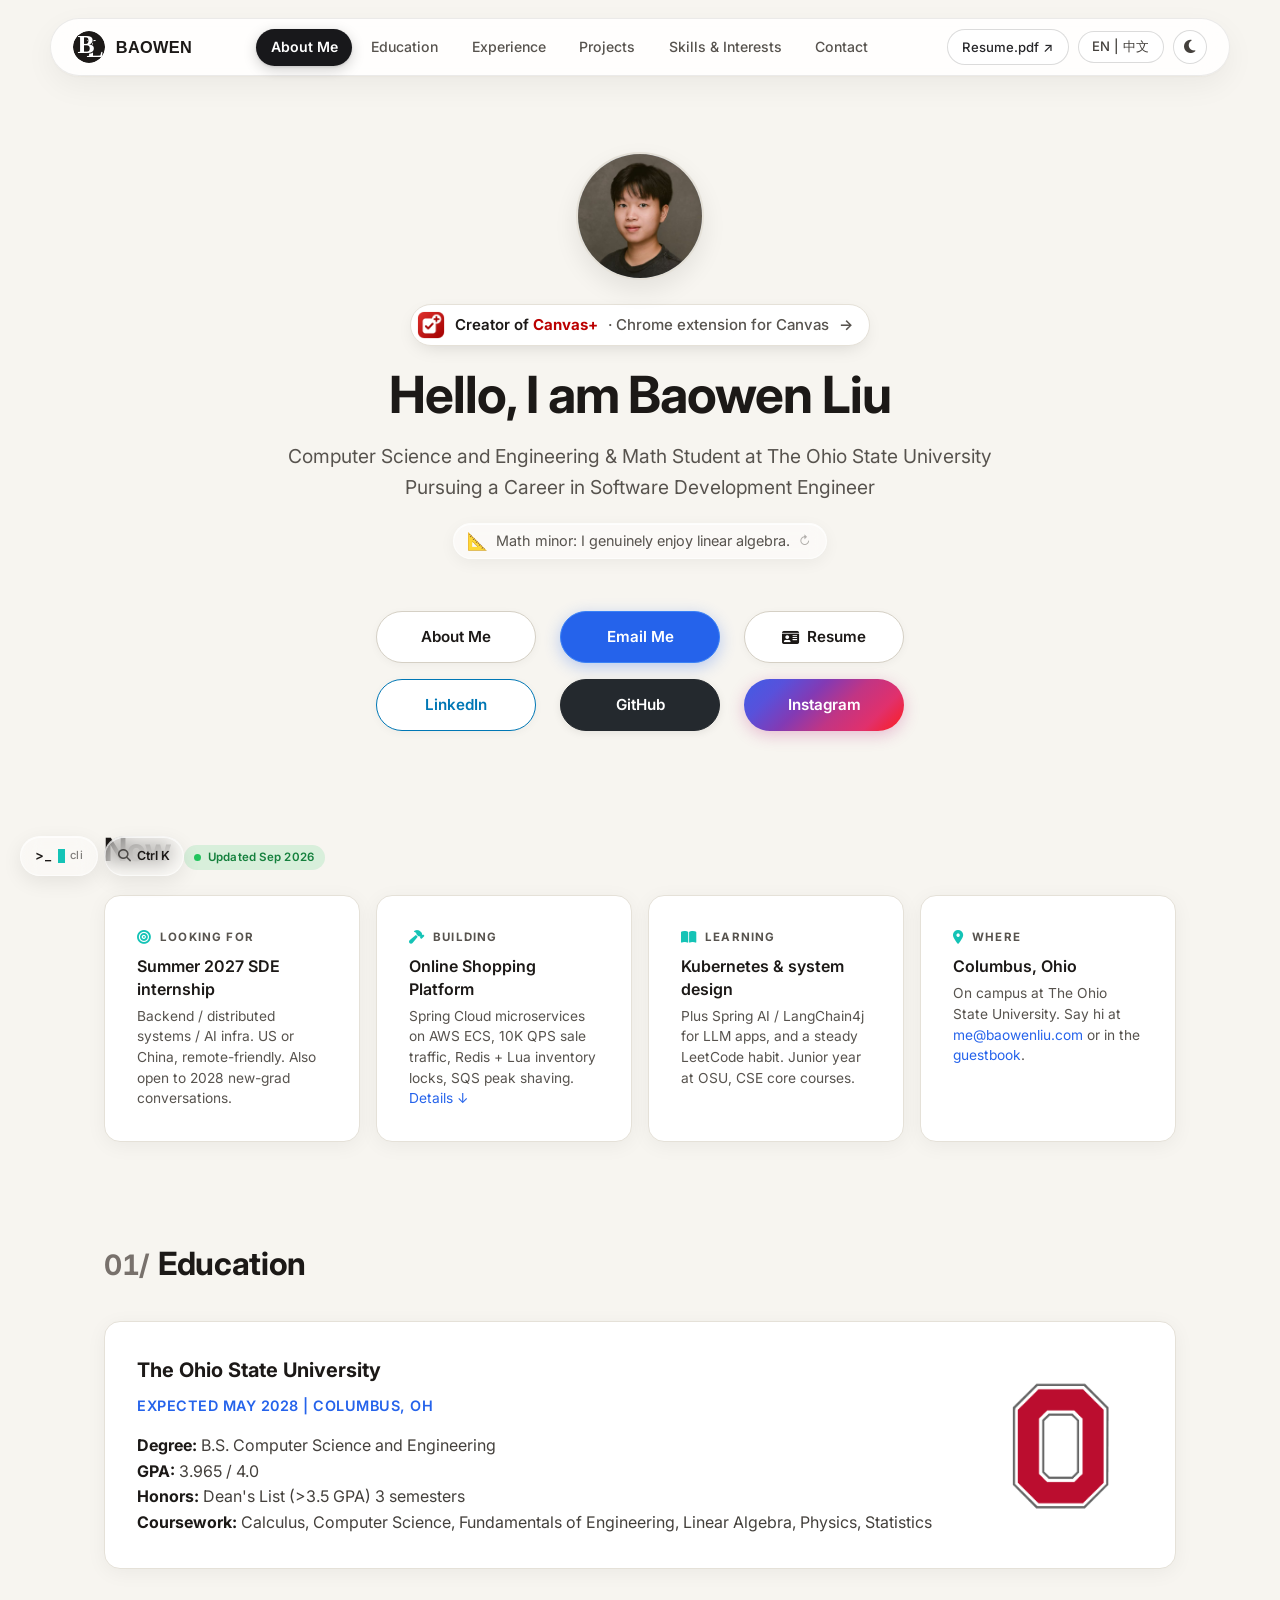
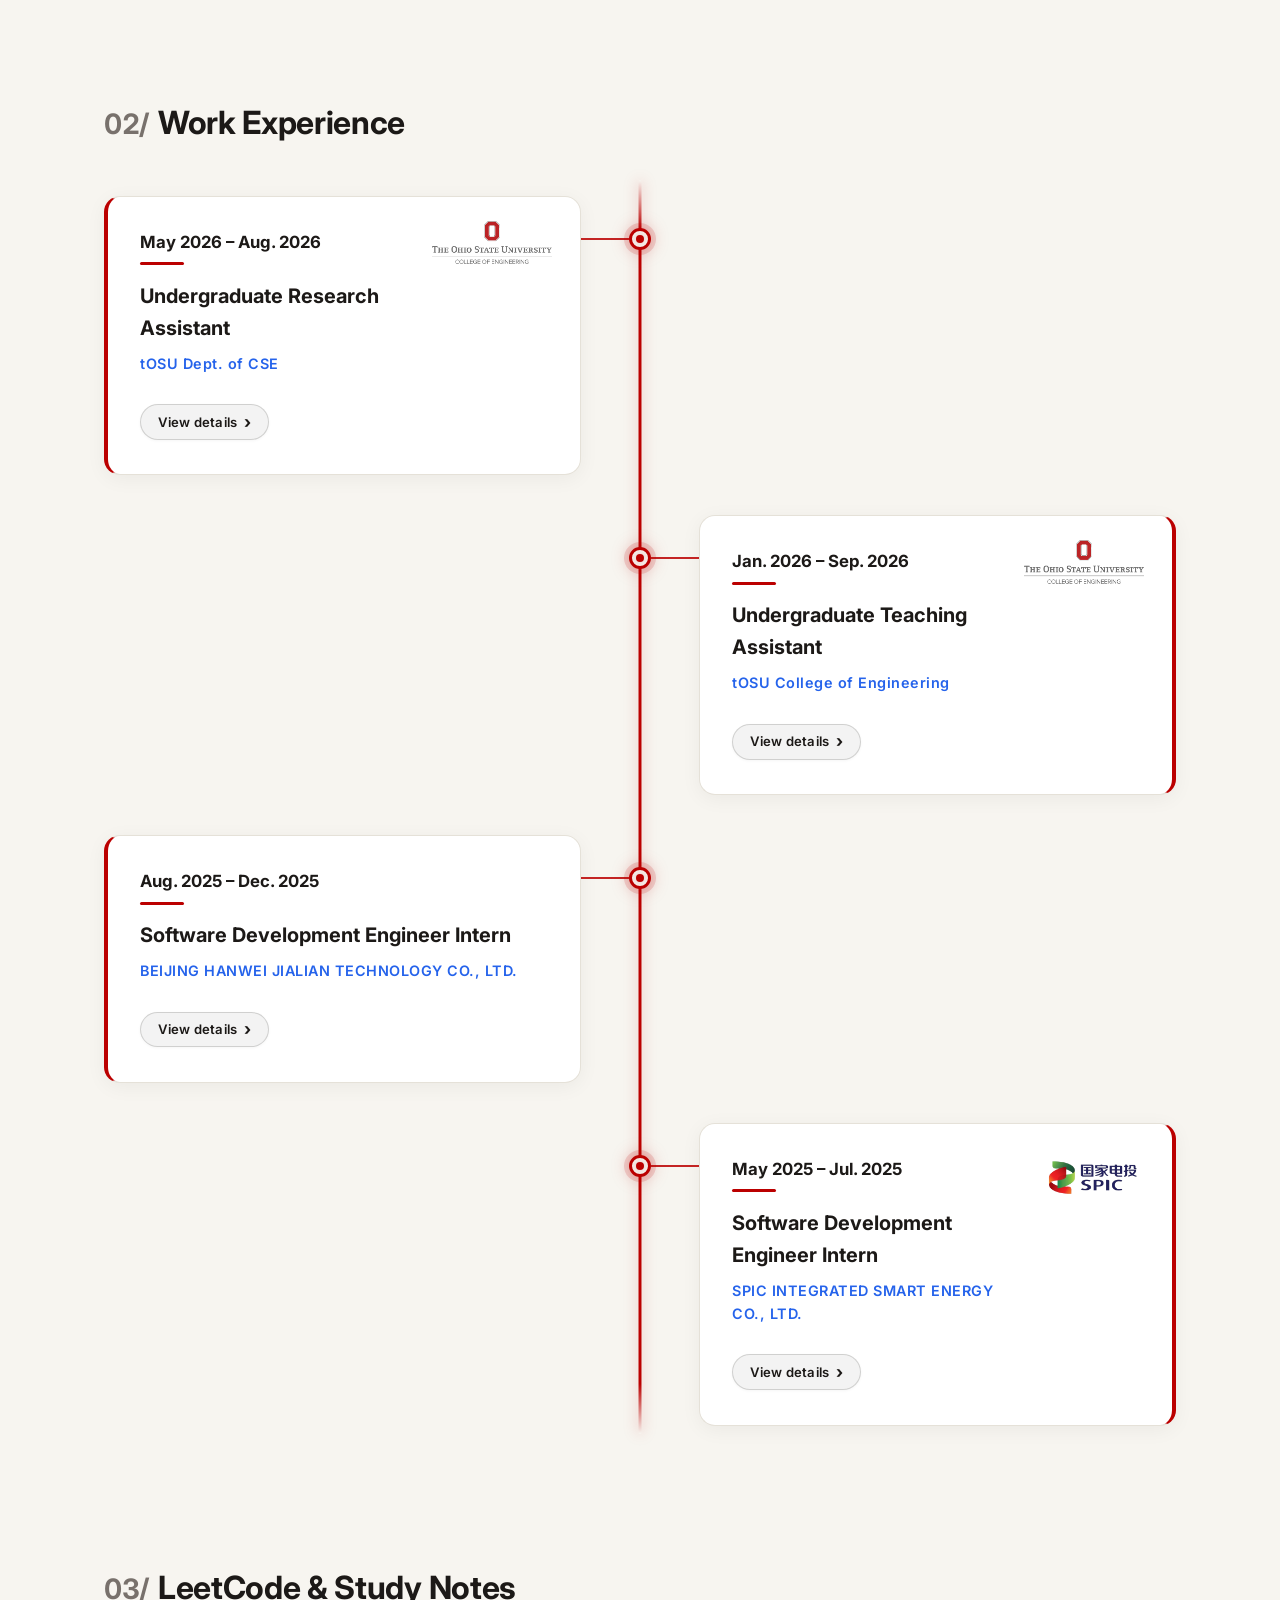
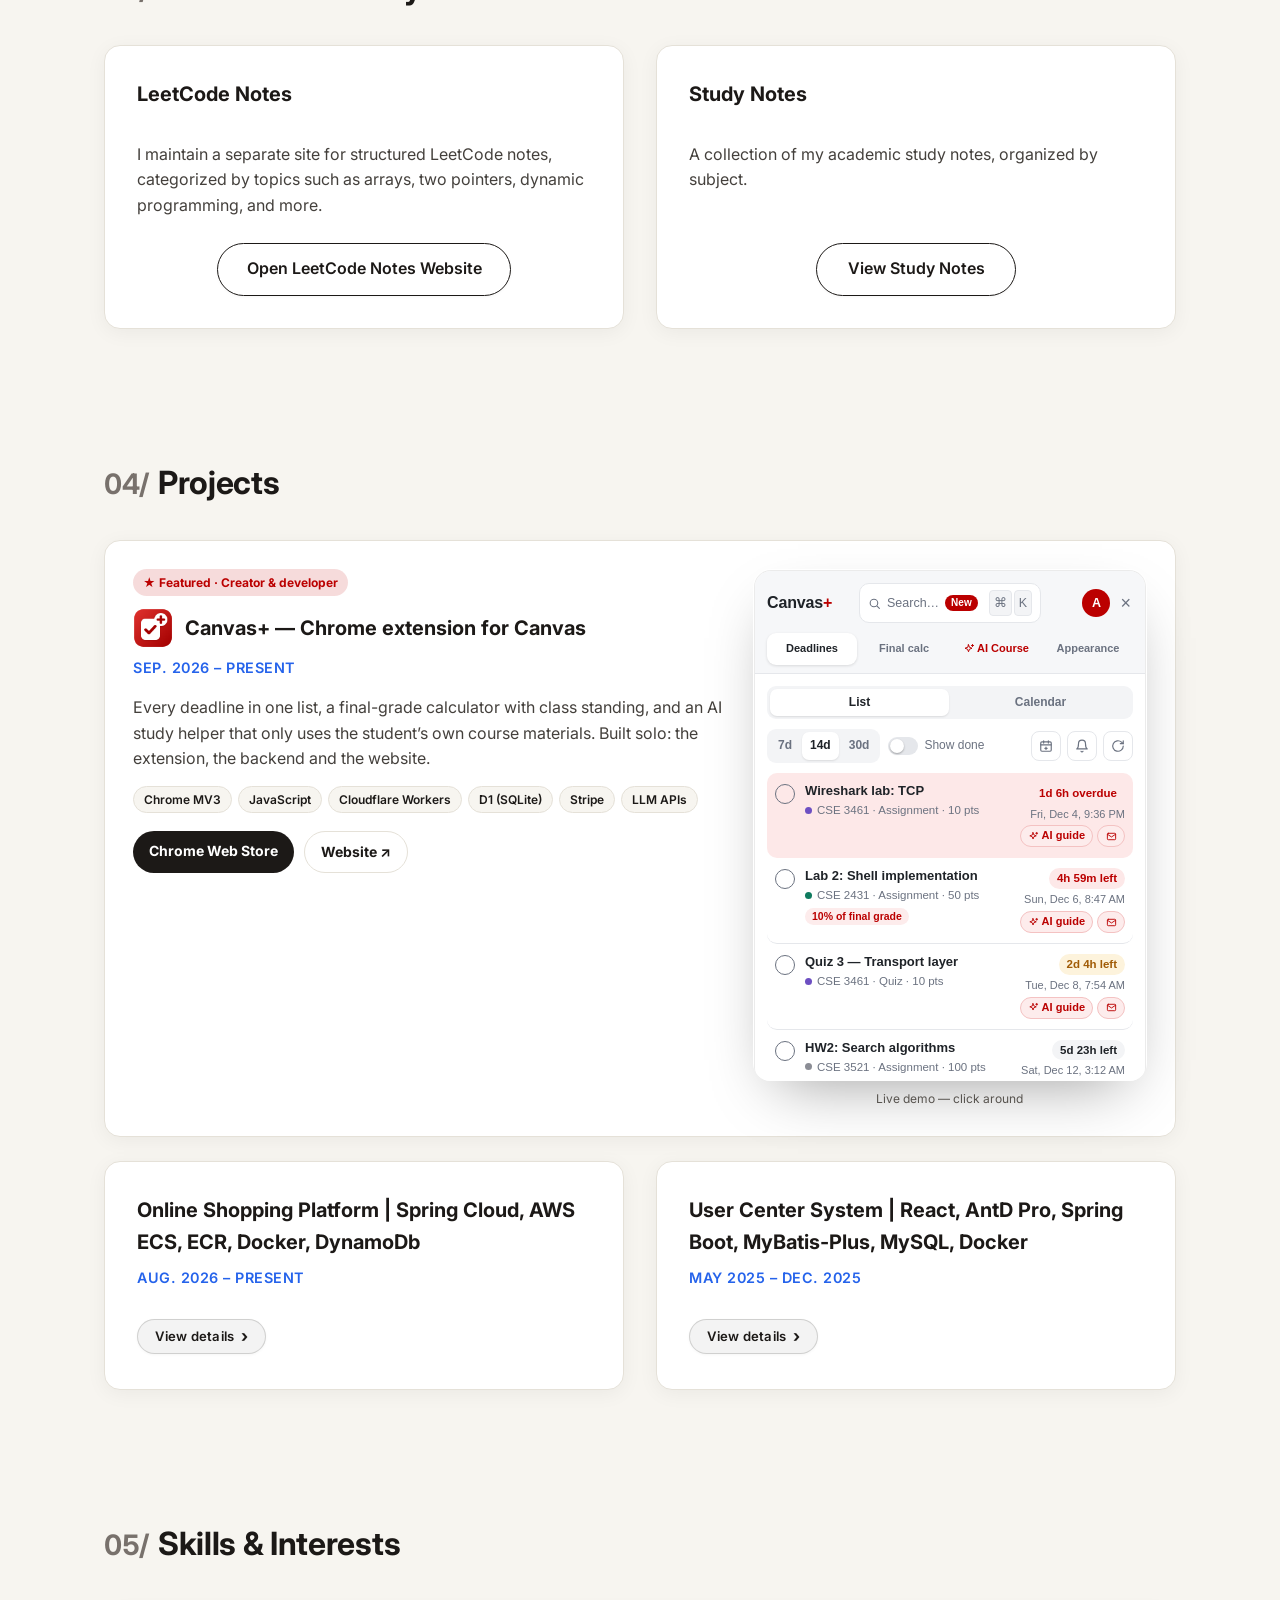
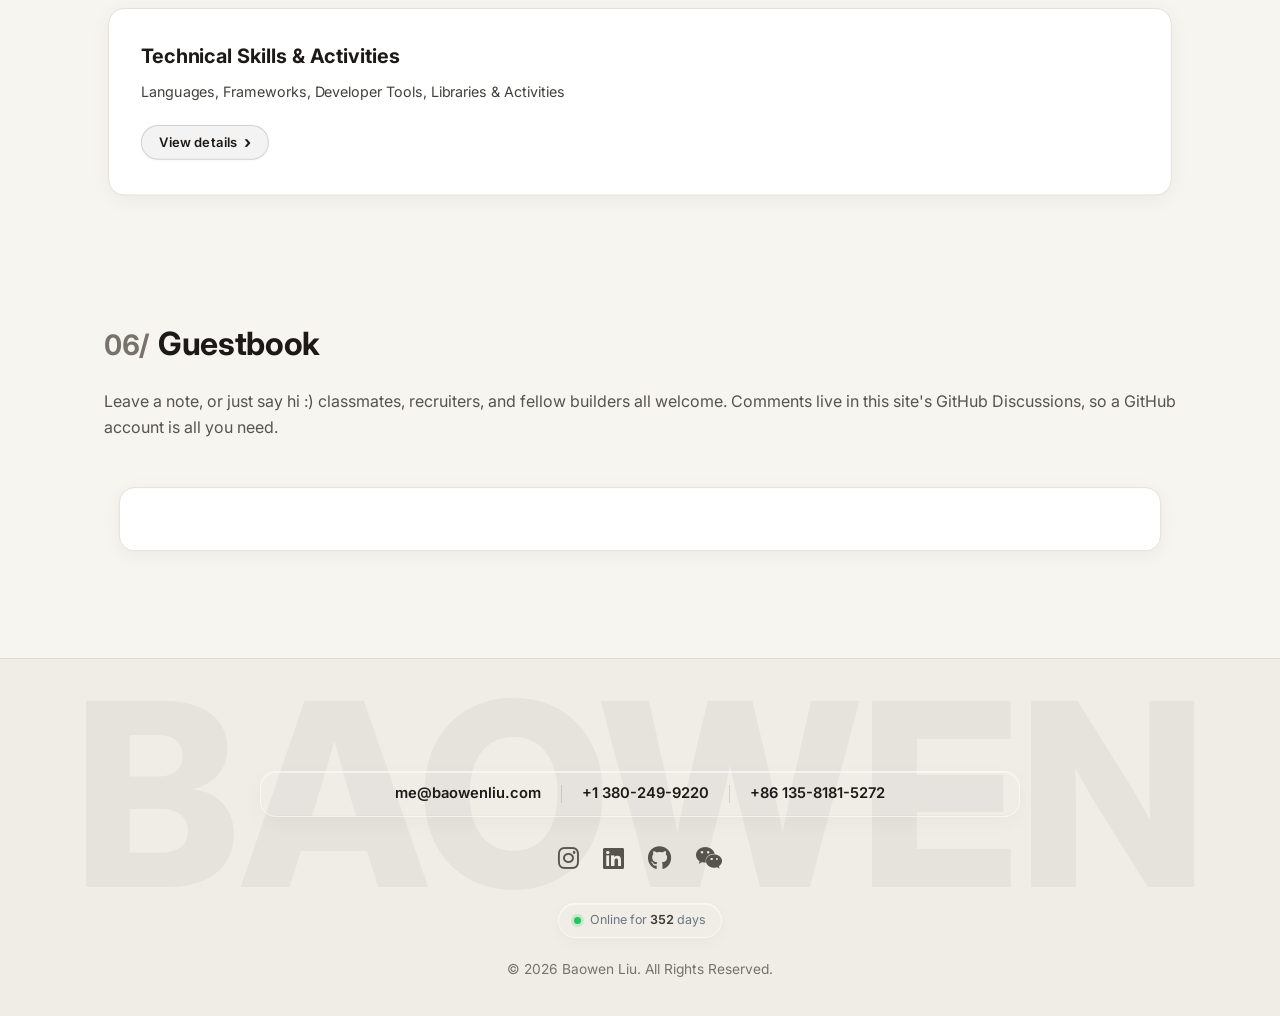
==== index.html @ d034ba69 "Canvas+ demo: align header, top-align card" ====
<!DOCTYPE html>
<html lang="en">

<head>
    <meta charset="UTF-8">
    <script>
        // Apply saved theme before first paint; fall back to the OS preference on first visit
        (function () {
            var s = localStorage.getItem('theme');
            var dark = s ? s === 'dark' : window.matchMedia('(prefers-color-scheme: dark)').matches;
            if (dark) document.documentElement.setAttribute('data-theme', 'dark');
        })();
    </script>
    <meta name="viewport" content="width=device-width, initial-scale=1.0">
    <title>Baowen Liu's Website</title>
    <meta name="description"
        content="Baowen Liu's Portfolio - CS Student at OSU specializing in Software & Web Development.">
    <meta name="keywords" content="Baowen Liu, Portfolio, OSU, Computer Science, Web Development, Java, JavaScript">
    <meta name="author" content="Baowen Liu">
    <meta property="og:title" content="Baowen Liu - Portfolio">
    <meta property="og:description" content="Check out my projects, skills, and experience in Software Engineering.">
    <meta property="og:image" content="https://www.baowenliu.com/photo1.jpg">
    <link rel="canonical" href="https://www.baowenliu.com/">
    <meta property="og:url" content="https://www.baowenliu.com/">
    <meta property="og:type" content="website">
    <meta name="twitter:card" content="summary">
    <meta name="baidu-site-verification" content="codeva-pv0HwHQnyO" />

    <link rel="icon" type="image/svg+xml" href="favicon.svg">

    <!-- Performance: warm up third-party connections early -->
    <link rel="preconnect" href="https://fonts.googleapis.com">
    <link rel="preconnect" href="https://fonts.gstatic.com" crossorigin>
    <link rel="preconnect" href="https://cdnjs.cloudflare.com" crossorigin>
    <link rel="dns-prefetch" href="https://cdn.jsdelivr.net">
    <link href="https://fonts.googleapis.com/css2?family=Inter:wght@300;400;600;700&display=swap" rel="stylesheet">
    <!-- Icon font is not needed for first paint: load it without blocking render -->
    <link rel="stylesheet" href="https://cdnjs.cloudflare.com/ajax/libs/font-awesome/6.4.0/css/all.min.css" media="print"
        onload="this.media='all'">
    <noscript>
        <link rel="stylesheet" href="https://cdnjs.cloudflare.com/ajax/libs/font-awesome/6.4.0/css/all.min.css">
    </noscript>

    <style>
        /* Global Configuration */
        :root {
            --primary: #2563eb;
            --bg-body: #f7f5f0;
            --bg-card: #ffffff;
            --text-main: #1c1917;
            --text-sub: #57534e;
            --border: #e5e1d8;
            --shadow: 0 4px 14px rgba(0, 0, 0, 0.05);
            /* Teal accent (Now badge, fun-fact hover, guestbook icon…) */
            --tl-accent: #14c3b6;
            --tl-accent-soft: rgba(20, 195, 182, 0.18);
            --tl-glow: rgba(20, 195, 182, 0.45);
            /* Timeline: OSU scarlet */
            --timeline-accent: #bb0000;
            --timeline-accent-soft: rgba(187, 0, 0, 0.14);
            --timeline-glow: rgba(187, 0, 0, 0.35);
        }

        [data-theme="dark"] {
            --primary: #3b82f6;
            --bg-body: #000000;
            --bg-card: #0c0c0e;
            --text-main: #f1f5f9;
            --text-sub: #94a3b8;
            --border: #1f1f24;
            --shadow: 0 10px 25px -3px rgba(0, 0, 0, 0.85);
            --tl-accent: #3ee9db;
            --tl-accent-soft: rgba(62, 233, 219, 0.18);
            --tl-glow: rgba(62, 233, 219, 0.6);
            --timeline-accent: #f0433f;
            --timeline-accent-soft: rgba(240, 67, 63, 0.18);
            --timeline-glow: rgba(240, 67, 63, 0.55);
        }

        * {
            margin: 0;
            padding: 0;
            box-sizing: border-box;
            font-family: 'Inter', sans-serif;
            transition: background-color 0.3s, color 0.3s, border-color 0.3s;
        }

        html,
        body {
            background-color: var(--bg-body);
            color: var(--text-main);
            line-height: 1.6;
            overflow-x: hidden;
        }

        body::before,
        body::after {
            display: none !important;
        }

        html {
            scroll-behavior: smooth;
        }


        /* ---- Canvas+ : badge above the name + featured project ---- */
        .cp-badge { display: inline-flex; align-items: center; gap: 10px; margin: 0 auto 18px; padding: 6px 16px 6px 6px; border-radius: 999px;
            background: var(--bg-card); border: 1px solid var(--border); box-shadow: 0 6px 20px -8px rgba(0, 0, 0, .18); color: var(--text-main);
            font-weight: 600; font-size: 15px; line-height: 1.2; text-decoration: none; transition: transform .2s, box-shadow .2s, border-color .2s; }
        .cp-badge:hover { transform: translateY(-2px); border-color: var(--timeline-accent); box-shadow: 0 10px 26px -8px var(--timeline-glow); }
        .cp-badge img { width: 28px; height: 28px; border-radius: 8px; flex: none; }
        .cp-badge b { color: var(--timeline-accent); }
        .cp-badge .cp-sub { color: var(--text-sub); font-weight: 500; }
        .cp-badge .cp-arrow { color: var(--text-sub); transition: transform .2s; }
        .cp-badge:hover .cp-arrow { transform: translateX(3px); }
        .card.cp-feature { display: grid; grid-template-columns: 1.2fr .8fr; gap: 28px; align-items: start; padding: 28px; margin-bottom: 1.5rem;
            border: 1px solid var(--timeline-accent-soft); background: linear-gradient(135deg, var(--bg-card) 55%, var(--timeline-accent-soft)); }
        .cp-feature .cp-label { display: inline-flex; align-items: center; gap: 6px; font-size: 12px; font-weight: 700; color: var(--timeline-accent);
            background: var(--timeline-accent-soft); border-radius: 999px; padding: 4px 10px; margin-bottom: 12px; }
        .cp-feature h3 { display: flex; align-items: center; gap: 12px; margin: 0 0 6px; }
        .cp-feature h3 img { width: 40px; height: 40px; border-radius: 10px; flex: none; }
        .cp-feature p { color: var(--text-sub); margin: 10px 0 14px; }
        .cp-tags { display: flex; flex-wrap: wrap; gap: 6px; margin-bottom: 18px; }
        .cp-tags span { font-size: 12px; font-weight: 600; background: var(--bg-body); border: 1px solid var(--border); border-radius: 999px; padding: 3px 10px; color: var(--text-main); }
        .cp-links { display: flex; flex-wrap: wrap; gap: 10px; }
        .cp-links a { font-size: 14px; font-weight: 700; padding: 9px 16px; border-radius: 999px; text-decoration: none; transition: transform .2s; }
        .cp-links a:hover { transform: translateY(-2px); }
        .cp-links .cp-store { background: var(--text-main); color: var(--bg-card); }
        .cp-links .cp-site { border: 1px solid var(--border); color: var(--text-main); }
        .cp-live { display: flex; flex-direction: column; align-items: center; gap: 8px; }
        .cp-live iframe { display: block; width: 100%; max-width: 400px; height: 512px; border: 0; border-radius: 18px; background: transparent;
            box-shadow: 0 24px 60px -24px rgba(0, 0, 0, .4); color-scheme: normal; }
        .cp-live-hint { font-size: 12px; color: var(--text-sub); }
        @media (max-width: 760px) {
            .card.cp-feature { grid-template-columns: 1fr; padding: 22px; }
            .cp-live iframe { max-width: 100%; }
            .cp-badge { font-size: 13.5px; }
            .cp-badge .cp-sub { display: none; }
        }

        /* Dynamic Scroll animation */
        .animate-on-scroll {
            opacity: 0;
            transform: translateY(40px) scale(0.95);
            transition: all 0.6s cubic-bezier(0.34, 1.56, 0.64, 1);
        }

        .animate-on-scroll.show {
            opacity: 1;
            transform: translateY(0) scale(1);
        }

        .delay-100 {
            transition-delay: 100ms;
        }

        .delay-200 {
            transition-delay: 200ms;
        }

        .delay-300 {
            transition-delay: 300ms;
        }

        /* --------------------------------------------------------------------------
           Capsule Navigation Bar (Pill Header) - Always Fixed to Viewport Top
           -------------------------------------------------------------------------- */
        body {
            padding-top: 5.5rem !important;
        }

        html {
            scroll-behavior: smooth !important;
            scroll-padding-top: 6rem !important;
        }

        section,
        footer {
            scroll-margin-top: 6rem !important;
        }

        nav,
        nav.capsule-nav {
            position: fixed !important;
            top: 1.1rem !important;
            left: 50% !important;
            transform: translateX(-50%) !important;
            z-index: 99999 !important;
            max-width: 1180px !important;
            width: min(1180px, calc(100% - 2.4rem)) !important;
            margin: 0 !important;
            padding: 0.5rem 1.4rem !important;
            display: flex !important;
            align-items: center !important;
            justify-content: space-between !important;
            border-radius: 999px !important;
            background: rgba(255, 255, 255, 0.88) !important;
            backdrop-filter: blur(20px) saturate(180%) !important;
            -webkit-backdrop-filter: blur(20px) saturate(180%) !important;
            border: 1px solid rgba(0, 0, 0, 0.08) !important;
            box-shadow: 0 10px 30px rgba(0, 0, 0, 0.05), 0 1px 3px rgba(0, 0, 0, 0.03) !important;
            transition: background 0.3s ease, border-color 0.3s ease, box-shadow 0.3s ease !important;
        }

        [data-theme="dark"] nav,
        [data-theme="dark"] nav.capsule-nav {
            background: rgba(16, 16, 20, 0.88) !important;
            border: 1px solid rgba(255, 255, 255, 0.12) !important;
            box-shadow: 0 14px 40px rgba(0, 0, 0, 0.7), inset 0 1px 0 rgba(255, 255, 255, 0.08) !important;
        }

        .nav-brand,
        .logo {
            display: flex !important;
            align-items: center !important;
            gap: 0.65rem !important;
            text-decoration: none !important;
            flex-shrink: 0 !important;
        }

        .brand-avatar {
            width: 32px !important;
            height: 32px !important;
            display: flex !important;
            align-items: center !important;
            justify-content: center !important;
            border-radius: 50% !important;
            overflow: hidden !important;
        }

        .brand-title,
        .portfolio-title {
            font-size: 1.02rem !important;
            font-weight: 700 !important;
            letter-spacing: 0.02em !important;
            text-transform: none !important;
            color: #1c1917 !important;
            font-family: -apple-system, BlinkMacSystemFont, "Segoe UI", Roboto, sans-serif !important;
        }

        [data-theme="dark"] .brand-title,
        [data-theme="dark"] .portfolio-title {
            color: #f4f4f5 !important;
        }

        /* Center Links & Fluid Sliding Pill */
        .nav-links {
            position: relative !important;
            display: flex !important;
            align-items: center !important;
            gap: 0.25rem !important;
            list-style: none !important;
            margin: 0 !important;
            padding: 2px !important;
        }

        /* The iOS Fluid Spring Slider Pill */
        .nav-slider-pill {
            position: absolute !important;
            top: 0 !important;
            left: 0 !important;
            border-radius: 999px !important;
            background: #18181b !important;
            box-shadow: 0 4px 14px rgba(0, 0, 0, 0.18), 0 1px 3px rgba(0, 0, 0, 0.12) !important;
            pointer-events: none !important;
            z-index: 1 !important;
            opacity: 0;
            will-change: transform, width;
            transition: transform 0.42s cubic-bezier(0.2, 0.9, 0.2, 1.15), width 0.42s cubic-bezier(0.2, 0.9, 0.2, 1.15), height 0.42s ease, opacity 0.25s ease !important;
        }

        [data-theme="dark"] .nav-slider-pill {
            background: #f4f4f5 !important;
            box-shadow: 0 4px 16px rgba(255, 255, 255, 0.25), 0 1px 3px rgba(255, 255, 255, 0.15) !important;
        }

        .nav-links li {
            position: relative !important;
            z-index: 2 !important;
        }

        .nav-links a {
            position: relative !important;
            z-index: 2 !important;
            text-decoration: none !important;
            font-size: 0.88rem !important;
            font-weight: 500 !important;
            color: #57534e !important;
            padding: 0.45rem 0.92rem !important;
            border-radius: 999px !important;
            background: transparent !important;
            box-shadow: none !important;
            transition: color 0.25s ease !important;
            white-space: nowrap !important;
            display: inline-block !important;
            user-select: none !important;
        }

        .nav-links a:hover {
            color: #18181b !important;
        }

        .nav-links a.active,
        .nav-links a.nav-pill-active {
            color: #ffffff !important;
            font-weight: 600 !important;
            background: transparent !important;
            box-shadow: none !important;
        }

        [data-theme="dark"] .nav-links a {
            color: #a1a1aa !important;
        }

        [data-theme="dark"] .nav-links a:hover {
            color: #ffffff !important;
        }

        [data-theme="dark"] .nav-links a.active,
        [data-theme="dark"] .nav-links a.nav-pill-active {
            color: #09090b !important;
            font-weight: 600 !important;
            background: transparent !important;
            box-shadow: none !important;
        }

        .nav-actions,
        .nav-right,
        .nav-container {
            display: flex !important;
            align-items: center !important;
            gap: 0.55rem !important;
            position: static !important;
        }

        .nav-resume-btn {
            display: inline-flex !important;
            align-items: center !important;
            gap: 0.3rem !important;
            font-size: 0.82rem !important;
            font-weight: 500 !important;
            color: #27272a !important;
            text-decoration: none !important;
            border: 1px solid rgba(0, 0, 0, 0.14) !important;
            border-radius: 999px !important;
            padding: 0.38rem 0.9rem !important;
            background: rgba(255, 255, 255, 0.7) !important;
            transition: all 0.2s ease !important;
            white-space: nowrap !important;
        }

        .nav-resume-btn:hover {
            background: #ffffff !important;
            border-color: rgba(0, 0, 0, 0.3) !important;
            color: #000000 !important;
            transform: translateY(-1px) !important;
        }

        [data-theme="dark"] .nav-resume-btn {
            border: 1px solid rgba(255, 255, 255, 0.18) !important;
            color: #e4e4e7 !important;
            background: rgba(255, 255, 255, 0.04) !important;
        }

        [data-theme="dark"] .nav-resume-btn:hover {
            background: rgba(255, 255, 255, 0.12) !important;
            border-color: rgba(255, 255, 255, 0.35) !important;
            color: #ffffff !important;
        }

        .lang-toggle {
            background: rgba(255, 255, 255, 0.7) !important;
            border: 1px solid rgba(0, 0, 0, 0.14) !important;
            color: #44403c !important;
            padding: 0.38rem 0.85rem !important;
            border-radius: 999px !important;
            font-size: 0.82rem !important;
            font-weight: 500 !important;
            cursor: pointer !important;
            transition: all 0.2s ease !important;
            white-space: nowrap !important;
        }

        .lang-toggle:hover {
            background: #ffffff !important;
            border-color: rgba(0, 0, 0, 0.3) !important;
            color: #1c1917 !important;
            transform: translateY(-1px) !important;
        }

        [data-theme="dark"] .lang-toggle {
            background: rgba(255, 255, 255, 0.04) !important;
            border: 1px solid rgba(255, 255, 255, 0.18) !important;
            color: #e2e8f0 !important;
        }

        [data-theme="dark"] .lang-toggle:hover {
            background: rgba(255, 255, 255, 0.12) !important;
            border-color: rgba(255, 255, 255, 0.35) !important;
            color: #ffffff !important;
        }

        #theme-toggle,
        .theme-btn,
        #theme-btn {
            width: 34px !important;
            height: 34px !important;
            display: flex !important;
            align-items: center !important;
            justify-content: center !important;
            background: rgba(255, 255, 255, 0.7) !important;
            border: 1px solid rgba(0, 0, 0, 0.14) !important;
            border-radius: 50% !important;
            color: #44403c !important;
            font-size: 0.95rem !important;
            cursor: pointer !important;
            transition: all 0.2s ease !important;
            padding: 0 !important;
        }

        #theme-toggle:hover,
        .theme-btn:hover,
        #theme-btn:hover {
            background: #ffffff !important;
            border-color: rgba(0, 0, 0, 0.3) !important;
            color: #1c1917 !important;
            transform: scale(1.06) !important;
        }

        [data-theme="dark"] #theme-toggle,
        [data-theme="dark"] .theme-btn,
        [data-theme="dark"] #theme-btn {
            background: rgba(255, 255, 255, 0.04) !important;
            border: 1px solid rgba(255, 255, 255, 0.18) !important;
            color: #f1f5f9 !important;
        }

        [data-theme="dark"] #theme-toggle:hover,
        [data-theme="dark"] .theme-btn:hover,
        [data-theme="dark"] #theme-btn:hover {
            background: rgba(255, 255, 255, 0.12) !important;
            border-color: rgba(255, 255, 255, 0.35) !important;
            color: #ffffff !important;
        }

        /* --------------------------------------------------------------------------
           Capsule Navbar Responsive Behavior (Desktop -> Tablet -> Mobile)
           -------------------------------------------------------------------------- */
        @media (max-width: 900px) {
            .nav-resume-btn {
                width: 34px;
                height: 34px;
                padding: 0 !important;
                justify-content: center;
                border-radius: 50% !important;
            }

            .nav-resume-btn .nav-resume-label {
                display: none;
            }

            .nav-resume-btn .nav-resume-icon {
                display: inline-block;
            }

            .nav-item-about,
            .nav-item-skills {
                display: none !important;
            }
        }

        @media (max-width: 768px) {
            body {
                padding-top: 4.5rem !important;
            }

            nav,
            nav.capsule-nav {
                width: calc(100% - 1.4rem) !important;
                max-width: 100% !important;
                top: 0.65rem !important;
                padding: 0.35rem 0.85rem !important;
                box-sizing: border-box !important;
            }

            .nav-brand,
            .logo {
                gap: 0.45rem !important;
                flex-shrink: 0 !important;
            }

            .brand-avatar {
                width: 26px !important;
                height: 26px !important;
            }

            .brand-avatar svg {
                width: 26px !important;
                height: 26px !important;
            }

            .brand-title,
            .portfolio-title {
                font-size: 0.88rem !important;
                letter-spacing: 0.01em !important;
            }

            .nav-links {
                display: flex !important;
                gap: 0 !important;
                padding: 2px !important;
            }

            /* On mobile: simplify to Contact only */
            .nav-item-hero,
            .nav-item-about,
            .nav-item-experience,
            .nav-item-projects,
            .nav-item-skills,
            .nav-links li:not(.nav-item-contact),
            .nav-links a:not([data-section="contact"]) {
                display: none !important;
            }

            .nav-links a {
                font-size: 0.82rem !important;
                padding: 0.35rem 0.75rem !important;
            }

            .nav-actions {
                gap: 0.38rem !important;
                flex-shrink: 0 !important;
            }

            .nav-resume-btn {
                width: 28px;
                height: 28px;
                font-size: 0.82rem !important;
            }

            .hamburger {
                display: none !important;
            }

            .hamburger-menu {
                display: none !important;
            }

            .lang-toggle {
                padding: 0.3rem 0.55rem !important;
                font-size: 0.75rem !important;
            }

            #theme-toggle,
            .theme-btn,
            #theme-btn {
                width: 28px !important;
                height: 28px !important;
                font-size: 0.82rem !important;
            }
        }

        .hamburger {
            display: none !important;
        }

        .hamburger span {
            width: 18px;
            height: 2px;
            background-color: var(--text-main);
            border-radius: 999px;
            transition: transform 0.2s, opacity 0.2s, background-color 0.2s;
        }

        .hamburger-menu {
            position: absolute;
            right: 5%;
            top: 3.1rem;
            background: var(--bg-card);
            border-radius: 0.75rem;
            box-shadow: var(--shadow);
            padding: 0.5rem 0;
            list-style: none;
            min-width: 180px;
            border: 1px solid var(--border);
            display: none;
            z-index: 160;
        }

        .hamburger-menu.show {
            display: block;
        }

        .hamburger-menu a {
            display: block;
            padding: 0.5rem 1rem;
            white-space: nowrap;
            text-decoration: none;
            color: var(--text-main);
            font-size: 0.95rem;
        }

        .hamburger-menu a:hover {
            background-color: var(--bg-body);
            color: var(--primary);
        }

        /* --------------------------------------------------------------------------
           Collapsible Experience & Project Cards (Mobile-only Accordion)
           -------------------------------------------------------------------------- */
        .card-toggle-btn {
            display: none !important;
        }

        /* --------------------------------------------------------------------------
           Collapsible Experience, Project & Skills Cards (Universal Accordion)
           -------------------------------------------------------------------------- */
        .collapsible-card {
            cursor: pointer;
            transition: transform 0.25s cubic-bezier(0.16, 1, 0.3, 1), box-shadow 0.25s ease, border-color 0.25s ease !important;
        }

        .collapsible-card:active {
            transform: scale(0.995);
        }

        /* High-End Black & White Luxury Pill Button */
        .card-toggle-btn {
            display: inline-flex !important;
            align-items: center;
            gap: 0.45rem;
            margin-top: 0.85rem;
            margin-bottom: 0.15rem;
            padding: 0.4rem 1.05rem;
            border-radius: 999px;
            font-size: 0.82rem;
            font-weight: 600;
            letter-spacing: 0.015em;
            color: #1c1917;
            background: rgba(28, 25, 23, 0.05);
            border: 1px solid rgba(28, 25, 23, 0.16);
            box-shadow: 0 1px 3px rgba(0, 0, 0, 0.04);
            width: fit-content;
            transition: all 0.25s cubic-bezier(0.16, 1, 0.3, 1);
            user-select: none;
            cursor: pointer;
        }

        /* Light theme hover */
        .card-toggle-btn:hover,
        .collapsible-card:hover .card-toggle-btn {
            background: #1c1917;
            color: #ffffff;
            border-color: #1c1917;
            box-shadow: 0 4px 14px rgba(0, 0, 0, 0.15);
        }

        /* Dark theme base */
        [data-theme="dark"] .card-toggle-btn {
            background: rgba(255, 255, 255, 0.08);
            border-color: rgba(255, 255, 255, 0.18);
            color: #f4f4f5;
            box-shadow: 0 2px 8px rgba(0, 0, 0, 0.4);
        }

        /* Dark theme hover */
        [data-theme="dark"] .card-toggle-btn:hover,
        [data-theme="dark"] .collapsible-card:hover .card-toggle-btn {
            background: #ffffff;
            color: #000000;
            border-color: #ffffff;
            box-shadow: 0 4px 18px rgba(255, 255, 255, 0.25);
        }

        /* Arrow indicator */
        .card-toggle-arrow {
            display: inline-block;
            font-size: 1.05rem;
            line-height: 1;
            font-weight: 700;
            transition: transform 0.35s cubic-bezier(0.2, 0.9, 0.2, 1.15);
            transform-origin: center center;
            color: currentColor;
        }

        .collapsible-card.is-expanded .card-toggle-arrow {
            transform: rotate(90deg);
        }

        /* When expanded, slight active tone */
        .collapsible-card.is-expanded .card-toggle-btn {
            background: rgba(28, 25, 23, 0.09);
            border-color: rgba(28, 25, 23, 0.28);
            color: #1c1917;
        }

        [data-theme="dark"] .collapsible-card.is-expanded .card-toggle-btn {
            background: rgba(255, 255, 255, 0.14);
            border-color: rgba(255, 255, 255, 0.3);
            color: #ffffff;
        }

        .collapsible-card.is-expanded .card-toggle-btn:hover,
        .collapsible-card.is-expanded:hover .card-toggle-btn {
            background: #1c1917;
            color: #ffffff;
            border-color: #1c1917;
        }

        [data-theme="dark"] .collapsible-card.is-expanded .card-toggle-btn:hover,
        [data-theme="dark"] .collapsible-card.is-expanded:hover .card-toggle-btn {
            background: #ffffff;
            color: #000000;
            border-color: #ffffff;
        }

        /* Collapsible body */
        .card-collapsible-body {
            max-height: 0;
            opacity: 0;
            overflow: hidden;
            pointer-events: none;
            transition: max-height 0.45s cubic-bezier(0.4, 0, 0.2, 1), opacity 0.35s ease, margin-top 0.3s ease;
            margin-top: 0;
            width: 100%;
        }

        .collapsible-card.is-expanded .card-collapsible-body {
            max-height: 2500px;
            opacity: 1;
            pointer-events: auto;
            margin-top: 0.95rem;
        }

        /* Hero */
        .hero {
            padding: 5rem 5%;
            text-align: center;
            background: linear-gradient(135deg, rgba(37, 99, 235, 0.1) 0%, rgba(37, 99, 235, 0.05) 100%);
            display: flex;
            flex-direction: column;
            align-items: center;
        }

        /* Technological beam */
        .profile-photo {
            width: 150px;
            height: 150px;
            object-fit: cover;
            object-position: center top;
            border-radius: 50%;
            border: 4px solid var(--bg-card);
            box-shadow: var(--shadow);
            margin-bottom: 1.5rem;
            background-color: #cbd5e1;
            animation: popIn 0.8s cubic-bezier(0.175, 0.885, 0.32, 1.275) forwards;

            cursor: pointer;
            position: relative;
            z-index: 10;
            transition: transform 0.3s ease, box-shadow 0.3s ease;
        }

        .profile-photo:hover {
            transform: scale(1.05);
            box-shadow: 0 10px 30px rgba(37, 99, 235, 0.3);
        }

        /* Click to emit the beam */
        .profile-photo.beam-active {
            animation: tech-shockwave 0.6s ease-out;
        }

        /* 8-bit mode: crisp pixels, no smoothing; quick blink while swapping */
        .profile-photo.pixel-mode {
            image-rendering: pixelated;
            image-rendering: crisp-edges;
        }

        .profile-photo.pixel-swap {
            filter: contrast(1.6) saturate(1.4);
            transform: scale(0.92);
        }

        @keyframes tech-shockwave {
            0% {
                box-shadow: 0 0 0 0 rgba(37, 99, 235, 0.8), 0 0 0 0 rgba(96, 165, 250, 0.8);
            }

            100% {
                box-shadow: 0 0 0 60px rgba(37, 99, 235, 0), 0 0 0 120px rgba(96, 165, 250, 0);
            }
        }

        @keyframes popIn {
            from {
                opacity: 0;
                transform: scale(0.5);
            }

            to {
                opacity: 1;
                transform: scale(1);
            }
        }

        .hero h1 {
            font-size: 3rem;
            color: var(--text-main);
            margin-bottom: 1rem;
            line-height: 1.2;
        }

        .hero p {
            font-size: 1.2rem;
            color: var(--text-sub);
            max-width: 800px;
            margin: 0 auto 2rem;
        }

        /* Rotating fun fact under the hero subtitle */
        .fun-fact {
            display: inline-flex;
            align-items: center;
            gap: 0.55rem;
            margin: -0.75rem auto 2rem;
            padding: 0.45rem 1rem 0.45rem 0.8rem;
            border-radius: 999px;
            border: 1px solid rgba(255, 255, 255, 0.6);
            background: rgba(255, 255, 255, 0.45);
            box-shadow: 0 4px 16px rgba(0, 0, 0, 0.05), inset 0 1px 0 rgba(255, 255, 255, 0.8);
            backdrop-filter: blur(8px);
            -webkit-backdrop-filter: blur(8px);
            color: var(--text-sub);
            font-size: 0.9rem;
            line-height: 1.4;
            cursor: pointer;
            user-select: none;
            max-width: min(92vw, 560px);
            transition: opacity 0.35s ease, transform 0.35s ease, border-color 0.2s ease;
        }

        .fun-fact:hover {
            border-color: var(--tl-accent);
        }

        .fun-fact.swap {
            opacity: 0;
            transform: translateY(6px);
        }

        .fun-fact .fun-fact-emoji {
            font-size: 1.05rem;
            line-height: 1;
            flex-shrink: 0;
        }

        .fun-fact .fun-fact-text {
            text-align: left;
        }

        .fun-fact .fun-fact-next {
            flex-shrink: 0;
            font-size: 0.75rem;
            opacity: 0.45;
            transition: opacity 0.2s ease, transform 0.3s ease;
        }

        .fun-fact:hover .fun-fact-next {
            opacity: 0.9;
            transform: rotate(180deg);
        }

        [data-theme="dark"] .fun-fact {
            border-color: rgba(255, 255, 255, 0.12);
            background: rgba(255, 255, 255, 0.05);
            box-shadow: 0 6px 20px rgba(0, 0, 0, 0.45), inset 0 1px 0 rgba(255, 255, 255, 0.08);
        }

        .btn-container {
            display: grid;
            grid-template-columns: repeat(3, minmax(160px, 1fr));
            gap: 1rem 1.5rem;
            justify-items: stretch;
            margin-top: 20px;
        }

        .btn-container .btn {
            width: 100%;
            justify-content: center;
        }

        .btn {
            display: inline-flex;
            align-items: center;
            gap: 0.5rem;
            padding: 0.8rem 1.8rem;
            background-color: var(--primary);
            color: white;
            border-radius: 50px;
            text-decoration: none;
            font-weight: 600;
            transition: transform 0.2s, filter 0.2s;
            border: none;
        }

        .btn:hover {
            transform: translateY(-2px);
            filter: brightness(1.1);
        }

        .btn-outline {
            background-color: transparent;
            color: var(--text-main);
            border: 1.5px solid var(--text-main);
        }

        .btn-outline:hover {
            background-color: var(--text-main);
            color: var(--bg-card);
        }

        #leetcode .btn-outline {
            background: transparent !important;
            border: 1.5px solid #1c1917 !important;
            color: #1c1917 !important;
            box-shadow: 0 1px 3px rgba(0, 0, 0, 0.04) !important;
        }

        #leetcode .btn-outline:hover {
            background: #1c1917 !important;
            border-color: #1c1917 !important;
            color: #ffffff !important;
            transform: translateY(-2px);
            box-shadow: 0 4px 14px rgba(0, 0, 0, 0.12) !important;
        }

        [data-theme="dark"] #leetcode .btn-outline {
            background: rgba(255, 255, 255, 0.06) !important;
            border: 1.5px solid rgba(255, 255, 255, 0.25) !important;
            color: #f3f4f6 !important;
            box-shadow: 0 2px 8px rgba(0, 0, 0, 0.4) !important;
        }

        [data-theme="dark"] #leetcode .btn-outline:hover {
            background: #ffffff !important;
            border-color: #ffffff !important;
            color: #000000 !important;
            transform: translateY(-2px);
            box-shadow: 0 4px 18px rgba(255, 255, 255, 0.2) !important;
        }

        .btn-dark {
            background-color: var(--text-main);
            color: var(--bg-card);
        }

        .btn-dark:hover {
            opacity: 0.9;
        }

        .btn-insta {
            background: linear-gradient(45deg, #f09433 0%, #e6683c 25%, #dc2743 50%, #cc2366 75%, #bc1888 100%);
            color: white;
        }

        section {
            padding: 4rem 5%;
            max-width: 1200px;
            margin: 0 auto;
        }

        h2 {
            font-size: 2rem;
            color: var(--text-main);
            margin-bottom: 2rem;
            border-left: none !important;
            padding-left: 0 !important;
            display: flex;
            align-items: baseline;
            gap: 0.55rem;
        }

        #about h2::before {
            content: "01/";
        }

        #experience h2::before {
            content: "02/";
        }

        #leetcode h2::before {
            content: "03/";
        }

        #projects h2::before {
            content: "04/";
        }

        #skills h2::before {
            content: "05/";
        }

        #guestbook h2::before {
            content: "06/";
        }

        /* Guestbook (giscus) */
        .guestbook-intro {
            color: var(--text-sub);
            margin: -0.75rem 0 1.5rem;
            line-height: 1.6;
        }

        .guestbook-card {
            padding: 1.25rem 1.5rem 0.75rem;
        }

        .guestbook-card:hover {
            transform: none;
        }

        .guestbook-note {
            display: flex;
            align-items: center;
            gap: 0.75rem;
            padding: 1.25rem 0.5rem 1.5rem;
            color: var(--text-sub);
            line-height: 1.6;
        }

        .guestbook-note i {
            font-size: 1.4rem;
            color: var(--tl-accent);
        }

        .giscus,
        .giscus-frame {
            width: 100%;
        }

        section>h2::before {
            display: inline-block;
            font-size: 0.88em;
            font-weight: 700;
            color: var(--text-sub);
            letter-spacing: -0.01em;
            font-variant-numeric: tabular-nums;
            font-feature-settings: "tnum";
            flex-shrink: 0;
            user-select: none;
        }

        [data-theme="dark"] section>h2::before {
            color: #94a3b8;
        }

        .grid {
            display: grid;
            grid-template-columns: repeat(auto-fit, minmax(300px, 1fr));
            gap: 2rem;
        }

        /* "Now" — what I'm up to at the moment (edit the text in the #now section) */
        #now {
            padding-top: 1rem;
            padding-bottom: 2rem;
        }

        #now h2 {
            margin-bottom: 1.25rem;
        }

        .now-updated {
            display: inline-flex;
            align-items: center;
            gap: 0.4rem;
            margin-left: 0.25rem;
            padding: 0.2rem 0.65rem;
            border-radius: 999px;
            font-size: 0.72rem;
            font-weight: 600;
            letter-spacing: 0.02em;
            /* "live" green, same hue as the online dot in the footer */
            color: #15803d;
            background: rgba(34, 197, 94, 0.14);
            vertical-align: middle;
        }

        [data-theme="dark"] .now-updated {
            color: #4ade80;
            background: rgba(74, 222, 128, 0.14);
        }

        .now-updated::before {
            content: "";
            width: 7px;
            height: 7px;
            border-radius: 50%;
            background: #22c55e;
            box-shadow: 0 0 0 0 rgba(34, 197, 94, 0.5);
            animation: now-pulse 1.8s ease-out infinite;
        }

        @keyframes now-pulse {
            0% { box-shadow: 0 0 0 0 rgba(34, 197, 94, 0.55); }
            70% { box-shadow: 0 0 0 6px rgba(34, 197, 94, 0); }
            100% { box-shadow: 0 0 0 0 rgba(34, 197, 94, 0); }
        }

        .now-grid {
            display: grid;
            grid-template-columns: repeat(auto-fit, minmax(230px, 1fr));
            gap: 1rem;
        }

        .now-card {
            padding: 1.25rem 1.35rem;
        }

        .now-card:hover {
            transform: translateY(-3px);
        }

        .now-card .now-label {
            display: flex;
            align-items: center;
            gap: 0.5rem;
            font-size: 0.72rem;
            font-weight: 700;
            letter-spacing: 0.1em;
            text-transform: uppercase;
            color: var(--text-sub);
            margin-bottom: 0.55rem;
        }

        .now-card .now-label i {
            color: var(--tl-accent);
            font-size: 0.85rem;
        }

        .now-card .now-main {
            font-size: 1rem;
            font-weight: 600;
            color: var(--text-main);
            line-height: 1.4;
        }

        .now-card .now-sub {
            margin-top: 0.35rem;
            font-size: 0.86rem;
            color: var(--text-sub);
            line-height: 1.5;
        }

        .now-card .now-sub a {
            color: var(--primary);
            text-decoration: none;
        }

        .now-card .now-sub a:hover {
            text-decoration: underline;
        }

        .card {
            background: var(--bg-card);
            padding: 2rem;
            border-radius: 16px;
            box-shadow: var(--shadow);
            border: 1px solid var(--border);
            transition: transform 0.3s;
        }

        .card:hover {
            transform: translateY(-5px);
        }

        .card h3 {
            color: var(--text-main);
            margin-bottom: 0.5rem;
            font-size: 1.25rem;
        }

        .card .date {
            color: var(--primary);
            font-size: 0.9rem;
            font-weight: 600;
            margin-bottom: 1rem;
            display: block;
            text-transform: uppercase;
            letter-spacing: 0.5px;
        }

        .card ul {
            padding-left: 1.2rem;
            color: var(--text-sub);
        }

        .card li {
            margin-bottom: 0.5rem;
        }

        .card p {
            color: var(--text-sub);
        }

        .card-uta {
            position: relative;
        }

        .card-uta .date {
            text-transform: none;
        }

        .coe-logo {
            position: absolute;
            right: 1.75rem;
            top: 1.5rem;
        }

        .coe-logo img {
            width: 200px;
            height: auto;
            display: block;
        }

        .card-nano,
        .card-spic {
            position: relative;
        }

        .nano-logo,
        .spic-logo {
            position: absolute;
            right: 1.75rem;
            top: 1.5rem;
        }

        .nano-logo img {
            width: 110px;
            height: auto;
            display: block;
        }

        .spic-logo img {
            width: 140px;
            height: auto;
            display: block;
        }

        .edu-card {
            position: relative;
            overflow: hidden;
            /* Reserve room on the right so text never runs under the logo */
            padding-right: calc(150px + 2.5rem + 2rem);
        }

        .edu-logo {
            position: absolute;
            right: 2.5rem;
            top: 50%;
            transform: translateY(-50%);
            opacity: 1;
            pointer-events: none;
        }

        .edu-logo img {
            width: 150px;
            height: auto;
            display: block;
        }

        .card-images {
            display: flex;
            gap: 1rem;
            margin-top: 1.5rem;
        }

        .card-img-wrapper {
            flex: 1;
            border: 1px solid var(--border);
            border-radius: 8px;
            padding: 5px;
            background: var(--bg-body);
        }

        .card-img-wrapper img {
            width: 100%;
            height: 150px;
            object-fit: cover;
            border-radius: 4px;
        }

        .card-img-caption {
            font-size: 0.8rem;
            color: var(--text-sub);
            text-align: center;
            margin-top: 5px;
        }

        .skills-container {
            display: flex;
            flex-wrap: wrap;
            gap: 0.8rem;
            margin-top: 1rem;
            margin-bottom: 1.5rem;
        }

        .skill-tag {
            background: var(--bg-body);
            padding: 0.6rem 1.2rem;
            border-radius: 8px;
            font-weight: 500;
            color: var(--text-main);
            border: 1px solid var(--border);
            display: flex;
            align-items: center;
            gap: 0.5rem;
            transition: border-color 0.3s;
        }

        .skill-tag:hover {
            border-color: var(--primary);
        }

        .skill-tag i,
        .skill-tag .skill-icon {
            font-size: 1.2rem;
        }

        .skill-tag .skill-icon {
            width: 20px;
            height: 20px;
            object-fit: contain;
            vertical-align: -4px;
            margin-right: 0.15rem;
        }

        footer {
            background: var(--bg-card);
            color: var(--text-sub);
            text-align: center;
            padding: 3rem 1rem;
            margin-top: 4rem;
            border-top: 1px solid var(--border);
        }

        footer.watermark-footer {
            position: relative;
            overflow: hidden;
            isolation: isolate;
            min-height: 320px;
            display: flex;
            flex-direction: column;
            align-items: center;
            justify-content: center;
            gap: 1rem;
            margin-top: 4rem;
            padding: 7rem 1rem 2.25rem;   /* room above the contact bar so the watermark isn't clipped */
            color: var(--text-main);
            background: #000000 !important;
            border-top: 1px solid #18181b !important;
            box-shadow: none !important;
            backdrop-filter: none !important;
            -webkit-backdrop-filter: none !important;
        }

        footer.watermark-footer::before {
            content: "BAOWEN";
            position: absolute;
            left: 50%;
            top: var(--wm-top, 46%);
            transform: translate(-50%, -50%);
            z-index: -1;
            font-size: clamp(5rem, 20vw, 16.5rem);
            line-height: 0.8;
            font-weight: 800;
            letter-spacing: 0;
            color: rgba(0, 0, 0, 0.05);
            white-space: nowrap;
            pointer-events: none;
            user-select: none;
        }

        [data-theme="dark"] footer.watermark-footer::before {
            color: rgba(255, 255, 255, 0.18) !important;
        }

        footer.watermark-footer::after {
            display: none !important;
        }

        .footer-socials {
            margin-top: 0.35rem;
        }

        /* Footer contact info layout */
        .footer-contact {
            width: min(100%, 760px);
            margin: 0 auto 0.1rem;
            display: flex;
            align-items: center;
            justify-content: center;
            flex-wrap: wrap;
            gap: 0;
            padding: 0.8rem 1.45rem;
            border: 1px solid rgba(255, 255, 255, 0.55);
            border-radius: 16px;
            background: rgba(255, 255, 255, 0.03);
            box-shadow:
                0 6px 20px rgba(0, 0, 0, 0.03),
                inset 0 1px 0 rgba(255, 255, 255, 0.45),
                inset 0 -1px 0 rgba(0, 0, 0, 0.02);
            backdrop-filter: none;
            -webkit-backdrop-filter: none;
        }

        .footer-contact p {
            margin: 0;
            color: #1c1917;
            font-size: 0.92rem;
            font-weight: 600;
            line-height: 1.2;
            white-space: nowrap;
        }

        .footer-contact p+p {
            border-left: 1px solid rgba(0, 0, 0, 0.12);
            margin-left: 1.25rem;
            padding-left: 1.25rem;
        }

        [data-theme="dark"] .footer-contact {
            background: rgba(255, 255, 255, 0.015) !important;
            border: 1px solid rgba(255, 255, 255, 0.10) !important;
            box-shadow:
                0 8px 24px rgba(0, 0, 0, 0.35),
                inset 0 1px 0 rgba(255, 255, 255, 0.10),
                inset 0 -1px 0 rgba(0, 0, 0, 0.25) !important;
            backdrop-filter: none !important;
            -webkit-backdrop-filter: none !important;
        }

        [data-theme="dark"] .footer-contact p {
            color: #ffffff !important;
        }

        [data-theme="dark"] .footer-contact p+p {
            border-left: 1px solid rgba(255, 255, 255, 0.25) !important;
        }

        .footer-socials a {
            color: rgba(51, 65, 85, 0.58);
            margin: 0 10px;
            font-size: 1.5rem;
            transition: color 0.3s;
        }

        .footer-socials a:hover {
            color: var(--primary);
        }

        .footer-copyright {
            margin-top: 0.25rem;
            color: rgba(51, 65, 85, 0.48);
            font-size: 0.86rem;
        }

        .back-to-top {
            position: fixed;
            right: 1.5rem;
            bottom: 1.5rem;
            width: 44px;
            height: 44px;
            border-radius: 999px;
            border: none;
            display: flex;
            align-items: center;
            justify-content: center;
            background-color: var(--primary);
            color: #ffffff;
            box-shadow: var(--shadow);
            cursor: pointer;
            opacity: 0;
            pointer-events: none;
            transition: opacity 0.25s ease, transform 0.25s ease, background-color 0.25s ease;
            z-index: 120;
        }

        .back-to-top.show {
            opacity: 1;
            pointer-events: auto;
            transform: translateY(0);
        }

        .back-to-top:hover {
            transform: translateY(-2px);
            filter: brightness(1.08);
        }

        .back-to-top i {
            font-size: 1rem;
        }

        .copy-toast {
            position: fixed;
            left: 50%;
            bottom: 5rem;
            transform: translateX(-50%);
            padding: 0.5rem 1rem;
            border-radius: 999px;
            background-color: var(--text-main);
            color: #ffffff;
            font-size: 0.85rem;
            box-shadow: var(--shadow);
            opacity: 0;
            pointer-events: none;
            transition: opacity 0.25s ease, transform 0.25s ease;
            z-index: 130;
        }

        .copy-toast.show {
            opacity: 1;
            transform: translate(-50%, -6px);
        }

        /* Timeline Styles — centered line, alternating cards, teal accent */
        .timeline {
            position: relative;
            margin: 2rem 0 0;
            padding: 1rem 0 0.5rem;
        }

        .timeline::before {
            content: "";
            position: absolute;
            left: 50%;
            top: 0;
            bottom: 0;
            width: 3px;
            transform: translateX(-50%);
            border-radius: 999px;
            background: linear-gradient(to bottom, transparent 0, var(--timeline-accent) 4%, var(--timeline-accent) 96%, transparent 100%);
            box-shadow: 0 0 14px var(--timeline-glow);
        }

        .timeline-item {
            position: relative;
            width: 50%;
            margin-bottom: 2.5rem;
        }

        .timeline-item:last-child {
            margin-bottom: 0;
        }

        /* odd = left side, even = right side */
        .timeline-item:nth-child(odd) {
            padding-right: calc(3rem + 11px);
        }

        .timeline-item:nth-child(even) {
            margin-left: 50%;
            padding-left: calc(3rem + 11px);
        }

        .timeline-dot {
            position: absolute;
            top: 2rem;
            width: 22px;
            height: 22px;
            border-radius: 50%;
            background: var(--bg-body);
            border: 3px solid var(--timeline-accent);
            box-shadow: 0 0 0 5px var(--timeline-accent-soft), 0 0 18px var(--timeline-glow);
            z-index: 2;
        }

        .timeline-dot::after {
            content: "";
            position: absolute;
            inset: 4px;
            border-radius: 50%;
            background: var(--timeline-accent);
            box-shadow: 0 0 8px var(--timeline-glow);
        }

        .timeline-item:nth-child(odd) .timeline-dot {
            right: -11px;
        }

        .timeline-item:nth-child(even) .timeline-dot {
            left: -11px;
        }

        .timeline-content {
            position: relative;
        }

        /* Short connector from card to dot */
        .timeline-content::after {
            content: "";
            position: absolute;
            top: calc(2rem + 10px);
            width: 3rem;
            height: 2px;
            background: var(--timeline-accent);
            opacity: 0.85;
        }

        .timeline-item:nth-child(odd) .timeline-content::after {
            right: -3rem;
        }

        .timeline-item:nth-child(even) .timeline-content::after {
            left: -3rem;
        }

        /* Teal edge on the outer side of each card */
        .timeline-item:nth-child(odd) .timeline-content .card {
            border-left: 4px solid var(--timeline-accent) !important;
        }

        .timeline-item:nth-child(even) .timeline-content .card {
            border-left: 1px solid var(--border) !important;
            border-right: 4px solid var(--timeline-accent) !important;
        }

        /* Date lives inside the card now */
        .timeline-date {
            position: relative;
            font-size: 1.05rem;
            font-weight: 700;
            color: var(--text-main);
            margin-bottom: 0.9rem;
            padding-bottom: 0.6rem;
        }

        .timeline-date::after {
            content: "";
            position: absolute;
            left: 0;
            bottom: 0;
            width: 44px;
            height: 3px;
            border-radius: 999px;
            background: var(--timeline-accent);
        }

        /* Cards are half-width now: shrink logos and keep text clear of them */
        .timeline-content .card .coe-logo img {
            width: 120px;
        }

        .timeline-content .card .spic-logo img {
            width: 100px;
        }

        .timeline-content .card-uta .timeline-date,
        .timeline-content .card-uta h3,
        .timeline-content .card-uta .date,
        .timeline-content .card-spic .timeline-date,
        .timeline-content .card-spic h3,
        .timeline-content .card-spic .date {
            padding-right: 140px;
        }

        @media (max-width: 768px) {
            .hero {
                padding: 3rem 1rem;
            }

            .hero h1 {
                font-size: 1.8rem;
            }

            .hero p {
                font-size: 0.95rem;
                padding: 0 0.5rem;
            }

            /* Mobile font-size tweaks */
            body {
                font-size: 0.95rem;
            }

            h2 {
                font-size: 1.6rem;
            }

            .card h3 {
                font-size: 1.05rem;
            }

            .skills-container .skill-tag {
                font-size: 0.85rem;
                padding: 0.4rem 0.8rem;
            }

            footer p {
                font-size: 0.85rem;
            }

            footer.watermark-footer {
                min-height: 360px;
                padding: 4rem 1rem 2rem;
            }

            footer.watermark-footer::before {
                top: var(--wm-top, 42%);
                font-size: clamp(4.75rem, 28vw, 7rem);
            }

            .footer-contact {
                width: min(100%, 360px);
                flex-direction: column;
                align-items: center;
                gap: 0.65rem;
                padding: 1rem 1.1rem;
                border-radius: 14px;
            }

            .footer-contact p {
                width: 100%;
                text-align: center;
                white-space: normal;
                margin: 0;
            }

            .footer-contact p+p {
                border-left: none !important;
                border-top: 1px solid rgba(0, 0, 0, 0.08) !important;
                margin-left: 0 !important;
                padding-left: 0 !important;
                padding-top: 0.65rem !important;
            }

            [data-theme="dark"] .footer-contact p+p {
                border-left: none !important;
                border-top: 1px solid rgba(255, 255, 255, 0.12) !important;
            }

            .btn-container {
                display: flex;
                flex-direction: column;
                width: 100%;
                gap: 0.8rem;
            }

            .btn {
                width: 100%;
                justify-content: center;
            }

            /* Ensure Hero About Me button is visible on mobile */
            .btn-container .btn[data-en="About Me"] {
                display: inline-flex !important;
            }

            /* Hide top hero About Me button on mobile (keep desktop unchanged) */
            .btn-container a:first-child {
                display: none;
            }

            section {
                padding: 2.5rem 1rem;
            }

            .card {
                padding: 1.5rem;
            }

            .grid {
                grid-template-columns: 1fr;
                gap: 1.5rem;
            }

            .card-images {
                flex-direction: column;
            }

            .card-img-wrapper {
                width: 100%;
                margin-bottom: 0.5rem;
            }

            .card-img-wrapper img {
                height: auto;
                max-height: 200px;
            }

            .timeline {
                margin-top: 1.5rem;
                padding: 0.5rem 0 0;
            }

            .timeline::before {
                left: 12px;
                transform: none;
            }

            .timeline-item,
            .timeline-item:nth-child(odd),
            .timeline-item:nth-child(even) {
                width: 100%;
                margin-left: 0;
                padding-left: 2.6rem;
                padding-right: 0;
            }

            .timeline-item:nth-child(odd) .timeline-dot,
            .timeline-item:nth-child(even) .timeline-dot {
                left: 2.5px;
                right: auto;
                top: 1.6rem;
            }

            .timeline-content::after {
                display: none;
            }

            /* Single column: teal edge always on the left */
            .timeline-item:nth-child(even) .timeline-content .card {
                border-right: 1px solid var(--border) !important;
                border-left: 4px solid var(--timeline-accent) !important;
            }

            .timeline-content .card .timeline-date {
                order: -1;
                width: 100%;
            }

            .timeline-content .card-uta .timeline-date,
            .timeline-content .card-uta h3,
            .timeline-content .card-uta .date,
            .timeline-content .card-spic .timeline-date,
            .timeline-content .card-spic h3,
            .timeline-content .card-spic .date {
                padding-right: 0;
            }

            /* Mobile: Education card logo on top & centered */
            .edu-card {
                position: relative;
                padding-right: 2rem;
            }

            .edu-logo {
                position: static;
                display: flex;
                justify-content: center;
                align-items: center;
                margin-bottom: 1rem;
                pointer-events: auto;
                transform: none;
            }

            .edu-logo img {
                width: 120px;
                height: auto;
            }

            /* Mobile: make work-ex cards flex so logo can occupy first row alone */
            .timeline-content .card {
                display: flex;
                flex-direction: column;
                align-items: flex-start;
            }

            .card-uta,
            .card-nano,
            .card-spic {
                padding-top: 1.2rem;
                padding-left: 1.2rem;
            }

            /* Logo on first row, top-left, smaller on mobile */
            .coe-logo,
            .nano-logo,
            .spic-logo {
                position: static !important;
                order: 0;
                margin: 0 0 0.5rem 0;
                text-align: left;
            }

            .coe-logo img,
            .nano-logo img,
            .spic-logo img {
                width: 70px !important;
                height: auto;
                display: block;
            }

            /* Title & date appear below logo, full-width */
            .timeline-content .card h3 {
                order: 1 !important;
                width: 100%;
            }

            .timeline-content .card .date {
                order: 2 !important;
                width: 100%;
            }

            /* "View details" button appears below company name/date */
            .timeline-content .card .card-toggle-btn {
                order: 3 !important;
            }

            /* Collapsible body follows after button */
            .timeline-content .card .card-collapsible-body {
                order: 4 !important;
                width: 100%;
            }
        }
    </style>
    <link rel="stylesheet" href="assets/glass-theme.css?v=20260914_vt">
</head>

<body>

    <nav class="capsule-nav">
        <a href="index.html" class="nav-brand logo">
            <div class="brand-avatar">
                <svg width="32" height="32" viewBox="0 0 100 100" fill="none" xmlns="http://www.w3.org/2000/svg">
                    <circle cx="50" cy="50" r="50" fill="var(--text-main)" />
                    <text x="42" y="80" font-size="80" fill="var(--bg-card)"
                        style="font-family: 'Times New Roman', serif !important; font-weight: bold;">L</text>
                    <text x="14" y="70" font-size="80" fill="none" stroke="var(--text-main)" stroke-width="6"
                        style="font-family: 'Times New Roman', serif !important; font-weight: bold;">B</text>
                    <text x="14" y="70" font-size="80" fill="var(--bg-card)"
                        style="font-family: 'Times New Roman', serif !important; font-weight: bold;">B</text>
                </svg>
            </div>
            <span class="portfolio-title">BAOWEN</span>
        </a>

        <ul class="nav-links">
            <div class="nav-slider-pill" id="nav-slider-pill"></div>
            <li class="nav-item-hero"><a href="#hero" class="active nav-pill-active" data-section="hero"
                    data-en="About Me" data-zh="关于我">About Me</a></li>
            <li class="nav-item-about"><a href="#about" data-section="about" data-en="Education"
                    data-zh="教育背景">Education</a></li>
            <li class="nav-item-experience"><a href="#experience" data-section="experience" data-en="Experience"
                    data-zh="工作经历">Experience</a></li>
            <li class="nav-item-projects"><a href="#projects" data-section="projects" data-en="Projects"
                    data-zh="项目">Projects</a></li>
            <li class="nav-item-skills"><a href="#skills" data-section="skills" data-en="Skills & Interests"
                    data-zh="技能与爱好">Skills & Interests</a></li>
            <li class="nav-item-contact"><a href="#contact" data-section="contact" data-en="Contact"
                    data-zh="联系我">Contact</a></li>
        </ul>

        <div class="nav-actions">
            <a href="Baowen_Resume.pdf" target="_blank" class="nav-resume-btn" aria-label="Resume (PDF)"
                data-href-en="Baowen_Resume.pdf" data-href-zh="Baowen_Resume_CN.pdf">
                <i class="fas fa-file-pdf nav-resume-icon" aria-hidden="true"></i>
                <span class="nav-resume-label" data-en="Resume.pdf ↗" data-zh="简历.pdf ↗">Resume.pdf ↗</span>
            </a>
            <button id="lang-toggle" class="lang-toggle" title="Switch language">EN | 中文</button>
            <button id="theme-toggle" class="theme-btn" title="Toggle theme (Day/Night)">
                <i class="fas fa-moon"></i>
            </button>
            <button id="hamburger" class="hamburger" aria-label="Open navigation menu"
                style="display: none !important;">
                <span></span>
                <span></span>
                <span></span>
            </button>
        </div>

        <div id="hamburger-menu" class="hamburger-menu" style="display: none !important;">
            <a href="about.html" data-en="About Me (Page)" data-zh="关于我 (独立页)">About Me (Page)</a>
            <a href="#about" data-en="Education" data-zh="教育背景">Education</a>
            <a href="#experience" data-en="Experience" data-zh="工作经历">Experience</a>
            <a href="#projects" data-en="Projects" data-zh="项目">Projects</a>
            <a href="#skills" data-en="Skills & Interests" data-zh="技能与爱好">Skills & Interests</a>
            <a href="#contact" data-en="Contact" data-zh="联系我">Contact</a>
            <a href="https://powersixxx.github.io/leetcode-blog/" target="_blank" data-en="LeetCode Notes"
                data-zh="LeetCode 刷题笔记">
                LeetCode Notes
            </a>
            <a href="Baowen_Resume.pdf" target="_blank" data-en="Resume.pdf ↗" data-zh="简历.pdf ↗"
                data-href-en="Baowen_Resume.pdf" data-href-zh="Baowen_Resume_CN.pdf">
                Resume.pdf ↗
            </a>
        </div>
    </nav>

    <header class="hero" id="hero">
        <img id="profile-pic" src="photo1.jpg" alt="Baowen Liu" class="profile-photo" title="Click me!"
            onerror="this.style.display='none'; document.getElementById('photo-fallback').style.display='flex'">
        <div id="photo-fallback" class="profile-photo"
            style="display:none; align-items:center; justify-content:center; color:#fff; font-size:2rem; background:#cbd5e1;">
            BL</div>

        <a class="cp-badge animate-on-scroll" href="canvas-plus/" title="Canvas+">
            <img src="canvas-plus/icon128.png" alt="" width="28" height="28">
            <span data-en="Creator of &lt;b&gt;Canvas+&lt;/b&gt;" data-zh="&lt;b&gt;Canvas+&lt;/b&gt; 开发者">Creator of <b>Canvas+</b></span>
            <span class="cp-sub" data-en="· Chrome extension for Canvas" data-zh="· Canvas 浏览器插件">· Chrome extension for Canvas</span>
            <span class="cp-arrow" aria-hidden="true">→</span>
        </a>
        <h1 class="animate-on-scroll" data-en="Hello, I am Baowen Liu" data-zh="你好，我是刘宝文">Hello, I am Baowen Liu</h1>
        <p class="animate-on-scroll delay-100"
            data-en="Computer Science and Engineering &amp; Math Student at The Ohio State University&lt;br&gt;Pursuing a Career in Software Development Engineer"
            data-zh="就读于俄亥俄州立大学，主修计算机科学与工程，并辅修数学&lt;br&gt;立志成为软件开发工程师">
            Computer Science and Engineering &amp; Math Student at The Ohio State University<br>
            Pursuing a Career in Software Development Engineer
        </p>

        <button type="button" class="fun-fact animate-on-scroll delay-200" id="fun-fact" title="Click for another one"
            aria-live="polite">
            <span class="fun-fact-emoji" aria-hidden="true">✨</span>
            <span class="fun-fact-text">Loading a fun fact…</span>
            <span class="fun-fact-next" aria-hidden="true">↻</span>
        </button>

        <div class="btn-container animate-on-scroll delay-300">
            <a href="about.html" class="btn btn-outline" data-en="About Me" data-zh="关于我"><i class="fas fa-user"></i>
                About Me</a>
            <a href="mailto:me@baowenliu.com" id="email-btn" class="btn" data-en="Email Me" data-zh="给我发邮件"><i
                    class="fas fa-envelope"></i> Email Me</a>
            <a href="resume.html" class="btn btn-outline"
                data-en="<i class='fas fa-id-card'></i> Resume" data-zh="<i class='fas fa-id-card'></i> 简历"><i
                    class="fas fa-id-card"></i>
                Resume</a>
            <a href="https://www.linkedin.com/in/baowen-liu-959104340/" target="_blank" class="btn btn-outline"
                style="border-color: #0077b5; color: #0077b5;" data-en="LinkedIn" data-zh="LinkedIn"><i
                    class="fab fa-linkedin"></i> LinkedIn</a>
            <a href="https://github.com/PowerSixxx" target="_blank" class="btn btn-dark" data-en="GitHub"
                data-zh="GitHub"><i class="fab fa-github"></i> GitHub</a>
            <a href="https://www.instagram.com/powersix2006/" target="_blank" class="btn btn-insta" data-en="Instagram"
                data-zh="Instagram"><i class="fab fa-instagram"></i> Instagram</a>
        </div>
    </header>

    <section id="now">
        <h2 class="animate-on-scroll">
            <span data-en="Now" data-zh="近况">Now</span>
            <span class="now-updated" data-en="Updated Sep 2026" data-zh="2026 年 9 月更新">Updated Sep 2026</span>
        </h2>
        <div class="now-grid">
            <div class="card now-card animate-on-scroll delay-100">
                <div class="now-label"><i class="fas fa-bullseye" aria-hidden="true"></i><span data-en="Looking for"
                        data-zh="正在寻找">Looking for</span></div>
                <div class="now-main" data-en="Summer 2027 SDE internship" data-zh="2027 年暑期 SDE 实习">Summer 2027 SDE
                    internship</div>
                <div class="now-sub"
                    data-en="Backend / distributed systems / AI infra. US or China, remote-friendly. Also open to 2028 new-grad conversations."
                    data-zh="后端 / 分布式系统 / AI 基础设施方向，美国或中国均可，接受远程。也欢迎聊 2028 届全职机会。">Backend /
                    distributed systems / AI infra. US or China, remote-friendly. Also open to 2028 new-grad
                    conversations.</div>
            </div>
            <div class="card now-card animate-on-scroll delay-200">
                <div class="now-label"><i class="fas fa-hammer" aria-hidden="true"></i><span data-en="Building"
                        data-zh="正在做">Building</span></div>
                <div class="now-main" data-en="Online Shopping Platform" data-zh="高并发分布式电商平台">Online Shopping
                    Platform</div>
                <div class="now-sub"
                    data-en="Spring Cloud microservices on AWS ECS, 10K QPS sale traffic, Redis + Lua inventory locks, SQS peak shaving. <a href='#projects'>Details ↓</a>"
                    data-zh="Spring Cloud 微服务跑在 AWS ECS 上，应对 10K QPS 大促流量，Redis + Lua 库存锁，SQS 削峰。<a href='#projects'>详情 ↓</a>">
                    Spring Cloud microservices on AWS ECS, 10K QPS sale traffic, Redis + Lua inventory locks, SQS peak
                    shaving. <a href="#projects">Details ↓</a></div>
            </div>
            <div class="card now-card animate-on-scroll delay-300">
                <div class="now-label"><i class="fas fa-book-open" aria-hidden="true"></i><span data-en="Learning"
                        data-zh="正在学">Learning</span></div>
                <div class="now-main" data-en="Kubernetes &amp; system design" data-zh="Kubernetes 与系统设计">Kubernetes
                    &amp; system design</div>
                <div class="now-sub"
                    data-en="Plus Spring AI / LangChain4j for LLM apps, and a steady LeetCode habit. Junior year at OSU, CSE core courses."
                    data-zh="同时在学 Spring AI / LangChain4j 做 LLM 应用，保持 LeetCode 刷题节奏。OSU 大三，CSE 核心课程进行中。">Plus
                    Spring AI / LangChain4j for LLM apps, and a steady LeetCode habit. Junior year at OSU, CSE core
                    courses.</div>
            </div>
            <div class="card now-card animate-on-scroll delay-400">
                <div class="now-label"><i class="fas fa-location-dot" aria-hidden="true"></i><span data-en="Where"
                        data-zh="在哪">Where</span></div>
                <div class="now-main" data-en="Columbus, Ohio" data-zh="美国俄亥俄州哥伦布">Columbus, Ohio</div>
                <div class="now-sub"
                    data-en="On campus at The Ohio State University. Say hi at <a href='mailto:me@baowenliu.com'>me@baowenliu.com</a> or in the <a href='#guestbook'>guestbook</a>."
                    data-zh="在俄亥俄州立大学校园。欢迎发邮件 <a href='mailto:me@baowenliu.com'>me@baowenliu.com</a> 或到<a href='#guestbook'>留言板</a>打个招呼。">
                    On campus at The Ohio State University. Say hi at <a
                        href="mailto:me@baowenliu.com">me@baowenliu.com</a> or in the <a
                        href="#guestbook">guestbook</a>.</div>
            </div>
        </div>
    </section>

    <section id="about">
        <h2 class="animate-on-scroll" data-en="Education" data-zh="教育背景">Education</h2>
        <div class="card edu-card animate-on-scroll delay-100">
            <div class="edu-logo">
                <img src="assets/osu-o-logo.png" alt="Ohio State University O logo" loading="lazy">
            </div>
            <h3 data-en="The Ohio State University" data-zh="俄亥俄州立大学 (US.News 41)">The Ohio State University</h3>
            <span class="date" data-en="Expected May 2028 | Columbus, OH" data-zh="预计 2028 年 5 月毕业 | 哥伦布，俄亥俄州">Expected
                May 2028 | Columbus, OH</span>
            <p data-en="<strong>Degree:</strong> B.S. Computer Science and Engineering"
                data-zh="<strong>学位：</strong> 计算机科学与工程学士 "><strong>Degree:</strong> B.S. Computer Science and
                Engineering</p>
            <p data-en="<strong>GPA:</strong> 3.965 / 4.0" data-zh="<strong>绩点：</strong> 3.965 / 4.0">
                <strong>GPA:</strong> 3.965 / 4.0
            </p>
            <p data-en="<strong>Honors:</strong> Dean's List (&gt;3.5 GPA) 3 semesters"
                data-zh="<strong>荣誉：</strong> 连续三学期进入院长名单（GPA &gt; 3.5）"><strong>Honors:</strong> Dean's List (&gt;3.5
                GPA) 3 semesters</p>
            <p data-en="<strong>Coursework:</strong> Calculus, Computer Science, Fundamentals of Engineering, Linear Algebra, Physics, Statistics"
                data-zh="<strong>主要课程：</strong> 微积分、计算机科学、工程基础、线性代数、物理、统计学"><strong>Coursework:</strong> Calculus,
                Computer Science, Fundamentals of Engineering, Linear Algebra, Physics, Statistics</p>
        </div>
    </section>

    <section id="experience">
        <h2 class="animate-on-scroll" data-en="Work Experience" data-zh="实习与工作经历">Work Experience</h2>
        <div class="timeline">
            <div class="timeline-item animate-on-scroll delay-100">
                <div class="timeline-dot"></div>
                <div class="timeline-content">
                    <div class="card card-uta collapsible-card">
                        <div class="timeline-date" data-en="May 2026 – Aug. 2026" data-zh="2026 年 5 月 - 8 月">May 2026 – Aug. 2026</div>
                        <h3 data-en="Undergraduate Research Assistant" data-zh="本科科研助理 (RA)">Undergraduate Research
                            Assistant</h3>
                        <span class="date" data-en="tOSU Dept. of CSE" data-zh="俄亥俄州立大学计算机科学与工程系">tOSU Dept. of
                            CSE</span>
                        <div class="coe-logo">
                            <img src="assets/osu_eng.png" data-light-src="assets/osu_eng.png" data-dark-src="assets/osu_eng-dark.png" alt="OSU College of Engineering" loading="lazy"
                                onerror="this.src='https://placehold.co/200x80?text=OSU+Engineering'">
                        </div>
                        <div class="card-toggle-btn" role="button" tabindex="0" aria-expanded="false">
                            <span class="card-toggle-label" data-en="View details" data-zh="展开详情">View details</span>
                            <span class="card-toggle-arrow">›</span>
                        </div>
                        <div class="card-collapsible-body">
                            <ul>
                                <li data-en="Built an online research platform with dynamic stratified sampling and automated concurrent-user simulations"
                                    data-zh="构建支持动态分层抽样与自动化并发用户仿真的在线科研平台。">Built an online research platform with
                                    dynamic
                                    stratified sampling and automated concurrent-user simulations</li>
                                <li data-en="Developed a full-stack platform using <strong>Node.js</strong>, <strong>JavaScript/JQuery</strong>, <strong>MySQL</strong>, <strong>Bootstrap</strong>, <strong>Webpack</strong>, building <strong>RESTful APIs</strong> with metadata workflows, leveraged <strong>Python</strong>, <strong>Pandas</strong> for experimental data processing"
                                    data-zh="使用 <strong>Node.js</strong>、<strong>JavaScript/JQuery</strong>、<strong>MySQL</strong>、<strong>Bootstrap</strong>、<strong>Webpack</strong> 开发全栈平台，构建支持元数据工作流的 <strong>RESTful API</strong>，利用 <strong>Python</strong>、<strong>Pandas</strong> 进行实验数据处理。">
                                    Developed a full-stack platform using <strong>Node.js</strong>,
                                    <strong>JavaScript/JQuery</strong>, <strong>MySQL</strong>,
                                    <strong>Bootstrap</strong>,
                                    <strong>Webpack</strong>, building <strong>RESTful APIs</strong> with metadata
                                    workflows, leveraged <strong>Python</strong>, <strong>Pandas</strong> for
                                    experimental
                                    data processing
                                </li>
                            </ul>
                        </div>
                    </div>
                </div>
            </div>
            <div class="timeline-item animate-on-scroll delay-200">
                <div class="timeline-dot"></div>
                <div class="timeline-content">
                    <div class="card card-uta collapsible-card">
                        <div class="timeline-date" data-en="Jan. 2026 – Sep. 2026" data-zh="2026 年 1 月 - 9 月">Jan. 2026 – Sep. 2026</div>
                        <h3 data-en="Undergraduate Teaching Assistant" data-zh="本科助教 (TA) — 工程基础导论">Undergraduate
                            Teaching Assistant</h3>
                        <span class="date" data-en="tOSU College of Engineering" data-zh="俄亥俄州立大学工程学院">tOSU College of
                            Engineering</span>
                        <div class="coe-logo">
                            <img src="assets/osu_eng.png" data-light-src="assets/osu_eng.png" data-dark-src="assets/osu_eng-dark.png" alt="OSU College of Engineering" loading="lazy"
                                onerror="this.src='https://placehold.co/200x80?text=OSU+Engineering'">
                        </div>
                        <div class="card-toggle-btn" role="button" tabindex="0" aria-expanded="false">
                            <span class="card-toggle-label" data-en="View details" data-zh="展开详情">View details</span>
                            <span class="card-toggle-arrow">›</span>
                        </div>
                        <div class="card-collapsible-body">
                            <ul>
                                <li data-en="Taught <strong>MATLAB/CAD/Excel</strong> and programming concepts, and performing training sessions to 70 students."
                                    data-zh="教授 <strong>MATLAB/CAD/Excel</strong> 及编程概念，并面向 70 名学生开展实验培训。">Taught
                                    <strong>MATLAB/CAD/Excel</strong> and programming concepts, and performing training
                                    sessions to 70 students.
                                </li>
                            </ul>
                        </div>
                    </div>
                </div>
            </div>
            <div class="timeline-item animate-on-scroll delay-300">
                <div class="timeline-dot"></div>
                <div class="timeline-content">
                    <div class="card collapsible-card">
                        <div class="timeline-date" data-en="Aug. 2025 – Dec. 2025" data-zh="2025 年 8 月 - 12 月">Aug. 2025 – Dec. 2025</div>
                        <h3 data-en="Software Development Engineer Intern" data-zh="软件开发工程师实习生">Software Development
                            Engineer Intern</h3>
                        <span class="date" data-en="Beijing Hanwei Jialian Technology Co., Ltd."
                            data-zh="北京汉维嘉联科技有限公司">Beijing Hanwei Jialian Technology Co., Ltd.</span>
                        <div class="card-toggle-btn" role="button" tabindex="0" aria-expanded="false">
                            <span class="card-toggle-label" data-en="View details" data-zh="展开详情">View details</span>
                            <span class="card-toggle-arrow">›</span>
                        </div>
                        <div class="card-collapsible-body">
                            <ul>
                                <li data-en="Built a distributed <strong>CRM</strong> platform using <strong>Spring Boot</strong>, <strong>Redis</strong>, and <strong>Elasticsearch</strong>, supporting customer and contact management through scalable <strong>RESTful APIs</strong> with filtering, sorting, and pagination."
                                    data-zh="使用 <strong>Spring Boot</strong>、<strong>Redis</strong> 和 <strong>Elasticsearch</strong> 构建分布式 <strong>CRM</strong> 平台，通过支持过滤、排序与分页的高扩展 <strong>RESTful API</strong> 实现客户与联系人管理。">
                                    Built a distributed <strong>CRM</strong> platform using <strong>Spring
                                        Boot</strong>,
                                    <strong>Redis</strong>, and <strong>Elasticsearch</strong>, supporting customer and
                                    contact management through scalable <strong>RESTful APIs</strong> with filtering,
                                    sorting, and pagination.
                                </li>
                                <li data-en="Implemented an <strong>Event-driven</strong> architecture using <strong>RocketMQ</strong> for decoupled and <strong>asynchronous</strong> transaction"
                                    data-zh="使用 <strong>RocketMQ</strong> 实现事件驱动架构，用于解耦与<strong>异步</strong>事务处理。">
                                    Implemented an <strong>Event-driven</strong> architecture using
                                    <strong>RocketMQ</strong> for decoupled and <strong>asynchronous</strong>
                                    transaction
                                </li>
                                <li data-en="Improved customer and lead search by implementing <strong>Elasticsearch inverted-index</strong> search, reducing search <strong>latency</strong> by 40% compared with MySQL fuzzy queries."
                                    data-zh="通过实现 <strong>Elasticsearch 倒排索引</strong>检索优化客户与线索搜索，相比 MySQL 模糊查询将搜索<strong>延迟</strong>降低 40%。">
                                    Improved customer and lead search by implementing <strong>Elasticsearch
                                        inverted-index</strong> search, reducing search <strong>latency</strong> by 40%
                                    compared with MySQL fuzzy queries.</li>
                                <li data-en="Improved frequent queries via <strong>Redis</strong> with <strong>cache aside</strong>, achieving a hit rate of 80%, reduced repeated queries."
                                    data-zh="通过结合 <strong>Cache-Aside</strong> 的 <strong>Redis</strong> 优化高频查询，实现 80% 命中率，减少重复查询。">
                                    Improved frequent queries via <strong>Redis</strong> with <strong>cache
                                        aside</strong>,
                                    achieving a hit rate of 80%, reduced repeated queries.</li>
                                <li data-en="Built an automated <strong>CI/CD pipeline</strong> using <strong>Jenkins</strong>, <strong>GitHub Actions</strong>, and <strong>Docker</strong> to automate application builds, testing, reducing deployment time by 30%."
                                    data-zh="使用 <strong>Jenkins</strong>、<strong>GitHub Actions</strong> 和 <strong>Docker</strong> 构建自动化 <strong>CI/CD 流水线</strong>，自动化应用构建与测试，将部署时间缩短 30%。">
                                    Built an automated <strong>CI/CD pipeline</strong> using <strong>Jenkins</strong>,
                                    <strong>GitHub Actions</strong>, and <strong>Docker</strong> to automate application
                                    builds, testing, reducing deployment time by 30%.
                                </li>
                            </ul>
                        </div>
                    </div>
                </div>
            </div>
            <div class="timeline-item animate-on-scroll delay-400">
                <div class="timeline-dot"></div>
                <div class="timeline-content">
                    <div class="card card-spic collapsible-card">
                        <div class="timeline-date" data-en="May 2025 – Jul. 2025" data-zh="2025 年 5 月 - 7 月">May 2025 – Jul. 2025</div>
                        <h3 data-en="Software Development Engineer Intern" data-zh="软件开发工程师实习生">Software Development
                            Engineer Intern</h3>
                        <span class="date" data-en="SPIC Integrated Smart Energy Co., Ltd."
                            data-zh="国家电投集团综合智慧能源有限公司（兆瓦云）">SPIC Integrated Smart Energy Co., Ltd.</span>
                        <div class="spic-logo">
                            <img src="assets/spic.png" data-light-src="assets/spic.png" data-dark-src="assets/spic-dark.png" alt="SPIC logo" loading="lazy">
                        </div>
                        <div class="card-toggle-btn" role="button" tabindex="0" aria-expanded="false">
                            <span class="card-toggle-label" data-en="View details" data-zh="展开详情">View details</span>
                            <span class="card-toggle-arrow">›</span>
                        </div>
                        <div class="card-collapsible-body">
                            <ul>
                                <li data-en="Built a production-oriented <strong>RAG-based</strong> knowledge retrieval platform supporting technical manuals, operational procedures, and internal documents and 100+ concurrent queries"
                                    data-zh="构建面向生产环境的 <strong>RAG</strong> 知识检索平台，支持技术手册、操作规程与内部文档检索，承载 100+ 并发查询。">
                                    Built a
                                    production-oriented <strong>RAG-based</strong> knowledge retrieval platform
                                    supporting
                                    technical manuals, operational procedures, and internal documents and 100+
                                    concurrent
                                    queries</li>
                                <li data-en="Developed document ingestion, retrieval, and LLM orchestration pipelines for enterprise power-utility knowledge using <strong>LangChain</strong>, <strong>FastAPI</strong>, <strong>FAISS</strong>, <strong>Cohere embeddings</strong>, enabling semantic search with <strong>pgvector</strong> storage."
                                    data-zh="使用 <strong>LangChain</strong>、<strong>FastAPI</strong>、<strong>FAISS</strong>、<strong>Cohere embeddings</strong> 开发面向企业电力知识的文档导入、检索与 LLM 编排查询数据流，结合 <strong>pgvector</strong> 存储实现语义检索。">
                                    Developed document ingestion, retrieval, and LLM orchestration pipelines for
                                    enterprise
                                    power-utility knowledge using <strong>LangChain</strong>, <strong>FastAPI</strong>,
                                    <strong>FAISS</strong>, <strong>Cohere embeddings</strong>, enabling semantic search
                                    with <strong>pgvector</strong> storage.
                                </li>
                                <li data-en="Implemented hybrid search combining vector <strong>similarity search</strong> with <strong>BM25</strong> keyword retrieval, improving retrieval accuracy for domain-specific terminology across enterprise knowledge."
                                    data-zh="实现结合向量的<strong>语义近似性检索</strong>与 <strong>BM25</strong> 关键词检索的混合检索（Hybrid Search），提升企业知识中特定领域术语的检索准确率。">
                                    Implemented hybrid search combining vector <strong>similarity search</strong> with
                                    <strong>BM25</strong> keyword retrieval, improving retrieval accuracy for
                                    domain-specific terminology across enterprise knowledge.
                                </li>
                            </ul>
                        </div>
                    </div>
                </div>
            </div>
        </div>
    </section>

    <section id="leetcode">
        <h2 class="animate-on-scroll" data-en="LeetCode & Study Notes" data-zh="LeetCode 与 学习笔记">LeetCode & Study Notes
        </h2>
        <div class="grid">
            <div class="card animate-on-scroll delay-100" style="display: flex; flex-direction: column; gap: 1.5rem;">
                <h3 data-en="LeetCode Notes" data-zh="LeetCode 刷题笔记">LeetCode Notes</h3>
                <p data-en="I maintain a separate site for structured LeetCode notes, categorized by topics such as arrays, two pointers, dynamic programming, and more."
                    data-zh="我维护了一个单独的 LeetCode 刷题笔记站点，按数组、双指针、动态规划等专题进行整理。">
                    I maintain a separate site for structured LeetCode notes, categorized by topics such as arrays, two
                    pointers, dynamic programming, and more.
                </p>
                <a href="https://powersixxx.github.io/leetcode-blog/" target="_blank" class="btn btn-outline"
                    style="margin-top: auto; align-self: center; justify-content: center; width: auto; min-width: 200px;"
                    data-en="Open LeetCode Notes Website" data-zh="打开 LeetCode 刷题笔记网站">
                    <i class="fas fa-code"></i> LeetCode Notes
                </a>
            </div>

            <div class="card animate-on-scroll delay-200" style="display: flex; flex-direction: column; gap: 1.5rem;">
                <h3 data-en="Study Notes" data-zh="学习笔记">Study Notes</h3>
                <p data-en="A collection of my academic study notes, organized by subject." data-zh="我的学术笔记集合，按学科分类整理。">
                    A collection of my academic study notes, organized by subject.
                </p>
                <a href="study.html" class="btn btn-outline"
                    style="margin-top: auto; align-self: center; justify-content: center; width: auto; min-width: 200px;"
                    data-en="View Study Notes" data-zh="查看学习笔记">
                    <i class="fas fa-book"></i> Study Notes
                </a>
            </div>
        </div>
    </section>

    <section id="projects">
        <h2 class="animate-on-scroll" data-en="Projects" data-zh="项目">Projects</h2>
        <div class="card cp-feature animate-on-scroll delay-100">
            <div>
                <span class="cp-label" data-en="★ Featured · Creator &amp; developer" data-zh="★ 精选项目 · 独立开发">★ Featured · Creator &amp; developer</span>
                <h3><img src="canvas-plus/icon128.png" alt="" width="40" height="40"><span data-en="Canvas+ — Chrome extension for Canvas" data-zh="Canvas+ — Canvas 浏览器插件">Canvas+ — Chrome extension for Canvas</span></h3>
                <span class="date" data-en="Sep. 2026 – Present" data-zh="2026.09 – 至今">Sep. 2026 – Present</span>
                <p data-en="Every deadline in one list, a final-grade calculator with class standing, and an AI study helper that only uses the student’s own course materials. Built solo: the extension, the backend and the website."
                    data-zh="所有截止时间集中在一个列表、带班级排位的期末计算器，以及只根据学生自己课程资料回答的 AI 学习助手。插件、后端和官网全部由我独立完成。">Every deadline in one list, a final-grade calculator with class standing, and an AI study helper that only uses the student’s own course materials. Built solo: the extension, the backend and the website.</p>
                <div class="cp-tags"><span>Chrome MV3</span><span>JavaScript</span><span>Cloudflare Workers</span><span>D1 (SQLite)</span><span>Stripe</span><span>LLM APIs</span></div>
                <div class="cp-links">
                    <a class="cp-store" href="https://chromewebstore.google.com/detail/enihdeipikgagnnkpnanlhfechaflmif" target="_blank" rel="noopener" data-en="Chrome Web Store" data-zh="Chrome 应用商店">Chrome Web Store</a>
                    <a class="cp-site" href="canvas-plus/" data-en="Website ↗" data-zh="官网 ↗">Website ↗</a>
                </div>
            </div>
            <div class="cp-live">
                <iframe id="cp-demo" src="canvas-plus/demo.html" title="Canvas+ live demo" loading="lazy"></iframe>
                <span class="cp-live-hint" data-en="Live demo — click around" data-zh="可以点的演示">Live demo — click around</span>
            </div>
        </div>
        <div class="grid">
            <div class="card collapsible-card animate-on-scroll delay-100">
                <h3 data-en="Online Shopping Platform | Spring Cloud, AWS ECS, ECR, Docker, DynamoDb"
                    data-zh="高并发分布式电商购物平台 | Spring Cloud, AWS ECS, ECR, Docker, DynamoDB, Redis">Online Shopping
                    Platform | Spring Cloud, AWS ECS, ECR, Docker, DynamoDb</h3>
                <span class="date" data-en="Aug. 2026 – Present" data-zh="2026.08 – 至今">Aug. 2026 – Present</span>
                <div class="card-toggle-btn" role="button" tabindex="0" aria-expanded="false">
                    <span class="card-toggle-label" data-en="View details" data-zh="展开详情">View details</span>
                    <span class="card-toggle-arrow">›</span>
                </div>
                <div class="card-collapsible-body">
                    <ul>
                        <li data-en="Built online shopping <strong>distribute</strong> system, handle Prime Day Sale event up to 10K QPS traffic"
                            data-zh="构建在线购物分布式系统，应对 Prime Day 大促活动高达 10K QPS 的流量。">Built online shopping
                            <strong>distribute</strong> system, handle Prime Day Sale event up to 10K QPS traffic
                        </li>
                        <li data-en="Utilized <strong>Distributed Lock</strong> with <strong>Redis</strong> and Lua script, implement the caching inventory Lock and Revert of <strong>Try-Confirm-Cancel</strong> pattern, completely prevented overselling happens for sale events"
                            data-zh="利用 <strong>Redis</strong> 与 Lua 脚本实现<strong>分布式锁</strong>，落实 <strong>Try-Confirm-Cancel (TCC)</strong> 模式下的缓存库存锁定与回滚，彻底防止大促活动发生超卖。">
                            Utilized <strong>Distributed Lock</strong> with <strong>Redis</strong> and Lua script,
                            implement
                            the caching inventory Lock and Revert of <strong>Try-Confirm-Cancel</strong> pattern,
                            completely
                            prevented overselling happens for sale events</li>
                        <li data-en="Achieved peak load shifting with <strong>AWS SQS</strong>, handle <strong>burst traffic</strong> requests as <strong>async</strong> jobs to protect service"
                            data-zh="基于 <strong>AWS SQS</strong> 构建异步任务处理机制，通过信息队列缓冲突发流量、实现削峰填谷，降低下游服务瞬时负载，提升系统在高并发场景下的可用性与容错能力。">
                            Achieved peak load shifting with <strong>AWS SQS</strong>, handle <strong>burst
                                traffic</strong>
                            requests as <strong>async</strong> jobs to protect service</li>
                        <li data-en="Containerized microservices with <strong>Docker</strong> and Amazon <strong>ECR</strong>, deployed services to AWS <strong>ECS</strong>, and provisioned infrastructure with AWS <strong>CDK</strong> (TypeScript)/<strong>CloudFormation</strong>, integrating <strong>CodeBuild</strong> and <strong>CodePipeline</strong> to automate multi-environment deployments and reduce release time by 60%."
                            data-zh="使用 <strong>Docker</strong> 与 Amazon <strong>ECR</strong> 容器化微服务，部署服务至 AWS <strong>ECS</strong>，使用 AWS <strong>CDK</strong> (TypeScript)/<strong>CloudFormation</strong> 编排基础设施，集成 <strong>CodeBuild</strong> 与 <strong>CodePipeline</strong> 实现多环境自动化部署，将发布时间缩短 60%。">
                            Containerized microservices with <strong>Docker</strong> and Amazon <strong>ECR</strong>,
                            deployed services to AWS <strong>ECS</strong>, and provisioned infrastructure with AWS
                            <strong>CDK</strong> (TypeScript)/<strong>CloudFormation</strong>, integrating
                            <strong>CodeBuild</strong> and <strong>CodePipeline</strong> to automate multi-environment
                            deployments and reduce release time by 60%.
                        </li>
                    </ul>
                </div>
            </div>
            <div class="card collapsible-card animate-on-scroll delay-200">
                <h3 data-en="User Center System | React, AntD Pro, Spring Boot, MyBatis-Plus, MySQL, Docker"
                    data-zh="企业级用户中心系统 | React, Ant Design Pro, Spring Boot, MyBatis-Plus, MySQL, Docker">User Center
                    System | React, AntD Pro, Spring Boot, MyBatis-Plus, MySQL, Docker</h3>
                <span class="date" data-en="May 2025 – Dec. 2025" data-zh="2025.05 – 2025.12">May 2025 – Dec.
                    2025</span>
                <div class="card-toggle-btn" role="button" tabindex="0" aria-expanded="false">
                    <span class="card-toggle-label" data-en="View details" data-zh="展开详情">View details</span>
                    <span class="card-toggle-arrow">›</span>
                </div>
                <div class="card-collapsible-body">
                    <ul>
                        <li data-en="Developed a production-ready full-stack user system (login, registration, user mgmt)"
                            data-zh="全栈主导开发生产级通用用户管理平台，实现统一登录注册、角色权限分配及全生命周期用户管理。">Developed a production-ready
                            full-stack
                            user system (login, registration, user mgmt)</li>
                        <li data-en="Implemented backend APIs and database models with Spring Boot, MyBatis-Plus, MySQL"
                            data-zh="基于 <strong>Spring Boot + MyBatis-Plus</strong> 规范设计后端 <strong>RESTful API</strong> 与数据持久层架构，保障数据一致性。">
                            Implemented backend APIs and database models with Spring Boot, MyBatis-Plus, MySQL</li>
                        <li data-en="Built frontend pages with <strong>React + AntD Pro</strong>, including validation and API integration"
                            data-zh="基于 <strong>React + Ant Design Pro</strong> 搭建管理端前端，完成表单深度校验、组件封装及前后端高效联调。">Built
                            frontend pages with <strong>React + AntD Pro</strong>, including validation and API
                            integration
                        </li>
                    </ul>
                </div>
            </div>
        </div>
    </section>

    <section id="skills">
        <h2 class="animate-on-scroll" data-en="Skills &amp; Interests" data-zh="技能与兴趣">Skills &amp; Interests</h2>
        <div class="card collapsible-card animate-on-scroll delay-100">
            <h3 data-en="Technical Skills &amp; Activities" data-zh="专业技能与课外活动">Technical Skills &amp; Activities</h3>
            <p style="margin: 0.35rem 0 0.5rem; color: var(--text-sub); font-size: 0.9rem;"
                data-en="Languages, Frameworks, Developer Tools, Libraries &amp; Activities"
                data-zh="编程语言、开发框架、云平台与工具、核心类库及课外活动">
                Languages, Frameworks, Developer Tools, Libraries &amp; Activities
            </p>
            <div class="card-toggle-btn" role="button" tabindex="0" aria-expanded="false">
                <span class="card-toggle-label" data-en="View details" data-zh="展开详情">View details</span>
                <span class="card-toggle-arrow">›</span>
            </div>
            <div class="card-collapsible-body">
                <div style="margin-top: 1rem;">
                    <h4 style="margin-bottom: 0.5rem; font-size: 0.95rem; font-weight: 600; color: var(--text-sub);"
                        data-en="Languages" data-zh="编程语言">Languages</h4>
                    <div class="skills-container" style="margin-top: 0; margin-bottom: 1.25rem;">
                        <span class="skill-tag"><img class="skill-icon" src="https://cdn.jsdelivr.net/gh/devicons/devicon@v2.16.0/icons/java/java-original.svg" alt="" width="20" height="20" loading="lazy" decoding="async"> Java</span>
                        <span class="skill-tag"><img class="skill-icon" src="https://cdn.jsdelivr.net/gh/devicons/devicon@v2.16.0/icons/python/python-original.svg" alt="" width="20" height="20" loading="lazy" decoding="async"> Python</span>
                        <span class="skill-tag"><img class="skill-icon" src="https://cdn.jsdelivr.net/gh/devicons/devicon@v2.16.0/icons/javascript/javascript-original.svg" alt="" width="20" height="20" loading="lazy" decoding="async"> JavaScript</span>
                        <span class="skill-tag"><i class="fas fa-database" style="color: #00758f;"></i> SQL
                            (MySQL/PostgreSQL)</span>
                        <span class="skill-tag"><img class="skill-icon" src="https://cdn.jsdelivr.net/gh/devicons/devicon@v2.16.0/icons/html5/html5-original.svg" alt="" width="20" height="20" loading="lazy" decoding="async"> HTML/CSS</span>
                    </div>

                    <h4 style="margin-bottom: 0.5rem; font-size: 0.95rem; font-weight: 600; color: var(--text-sub);"
                        data-en="Frameworks" data-zh="框架与技术">Frameworks</h4>
                    <div class="skills-container" style="margin-top: 0; margin-bottom: 1.25rem;">
                        <span class="skill-tag"><img class="skill-icon" src="https://cdn.jsdelivr.net/gh/devicons/devicon@v2.16.0/icons/spring/spring-original.svg" alt="" width="20" height="20" loading="lazy" decoding="async"> Spring Boot</span>
                        <span class="skill-tag"><img class="skill-icon" src="https://cdn.jsdelivr.net/gh/devicons/devicon@v2.16.0/icons/spring/spring-original.svg" alt="" width="20" height="20" loading="lazy" decoding="async"> Spring Cloud</span>
                        <span class="skill-tag"><img class="skill-icon" src="https://cdn.jsdelivr.net/gh/devicons/devicon@v2.16.0/icons/spring/spring-original.svg" alt="" width="20" height="20" loading="lazy" decoding="async"> Spring AI</span>
                        <span class="skill-tag"><i class="fas fa-link" style="color: #0284c7;"></i> LangChain4j</span>
                        <span class="skill-tag"><i class="fas fa-layer-group" style="color: #ef4444;"></i>
                            MyBatis-Plus</span>
                        <span class="skill-tag"><img class="skill-icon" src="https://cdn.jsdelivr.net/gh/devicons/devicon@v2.16.0/icons/react/react-original.svg" alt="" width="20" height="20" loading="lazy" decoding="async"> React</span>
                        <span class="skill-tag"><img class="skill-icon" src="https://cdn.jsdelivr.net/gh/devicons/devicon@v2.16.0/icons/kubernetes/kubernetes-original.svg" alt="" width="20" height="20" loading="lazy" decoding="async"> Kubernetes</span>
                        <span class="skill-tag"><i class="fas fa-infinity" style="color: #06b6d4;"></i> CI/CD</span>
                    </div>

                    <h4 style="margin-bottom: 0.5rem; font-size: 0.95rem; font-weight: 600; color: var(--text-sub);"
                        data-en="Developer Tools" data-zh="开发工具与云平台">Developer Tools</h4>
                    <div class="skills-container" style="margin-top: 0; margin-bottom: 1.25rem;">
                        <span class="skill-tag"><img class="skill-icon" src="https://cdn.jsdelivr.net/gh/devicons/devicon@v2.16.0/icons/docker/docker-original.svg" alt="" width="20" height="20" loading="lazy" decoding="async"> Docker</span>
                        <span class="skill-tag"><img class="skill-icon" src="https://cdn.jsdelivr.net/gh/devicons/devicon@v2.16.0/icons/nginx/nginx-original.svg" alt="" width="20" height="20" loading="lazy" decoding="async"> Nginx</span>
                        <span class="skill-tag"><img class="skill-icon" src="https://cdn.jsdelivr.net/gh/devicons/devicon@v2.16.0/icons/git/git-original.svg" alt="" width="20" height="20" loading="lazy" decoding="async"> Git/GitHub</span>
                        <span class="skill-tag"><img class="skill-icon" src="https://cdn.jsdelivr.net/gh/devicons/devicon@v2.16.0/icons/intellij/intellij-original.svg" alt="" width="20" height="20" loading="lazy" decoding="async"> IntelliJ IDEA</span>
                        <span class="skill-tag"><img class="skill-icon" src="https://cdn.jsdelivr.net/gh/devicons/devicon@v2.16.0/icons/vscode/vscode-original.svg" alt="" width="20" height="20" loading="lazy" decoding="async"> VS Code</span>
                        <span class="skill-tag"><img class="skill-icon" src="https://cdn.jsdelivr.net/gh/devicons/devicon@v2.16.0/icons/amazonwebservices/amazonwebservices-original-wordmark.svg" alt="" width="20" height="20" loading="lazy" decoding="async"> AWS
                            ECS/SQS/DynamoDB/Lambda/IAM</span>
                    </div>

                    <h4 style="margin-bottom: 0.5rem; font-size: 0.95rem; font-weight: 600; color: var(--text-sub);"
                        data-en="Libraries" data-zh="核心类库与组件">Libraries</h4>
                    <div class="skills-container" style="margin-top: 0; margin-bottom: 1.5rem;">
                        <span class="skill-tag"><img class="skill-icon" src="https://cdn.jsdelivr.net/gh/devicons/devicon@v2.16.0/icons/postgresql/postgresql-original.svg" alt="" width="20" height="20" loading="lazy" decoding="async"> PgVector</span>
                        <span class="skill-tag"><i class="fas fa-brain" style="color: #8b5cf6;"></i> RAG
                            Components</span>
                        <span class="skill-tag"><i class="fas fa-paper-plane" style="color: #0ea5e9;"></i> Umi
                            Request</span>
                        <span class="skill-tag"><img class="skill-icon" src="https://cdn.jsdelivr.net/gh/devicons/devicon@v2.16.0/icons/pytorch/pytorch-original.svg" alt="" width="20" height="20" loading="lazy" decoding="async"> PyTorch</span>
                        <span class="skill-tag"><img class="skill-icon" src="https://cdn.jsdelivr.net/gh/devicons/devicon@v2.16.0/icons/pandas/pandas-original.svg" alt="" width="20" height="20" loading="lazy" decoding="async"> pandas</span>
                        <span class="skill-tag"><img class="skill-icon" src="https://cdn.jsdelivr.net/gh/devicons/devicon@v2.16.0/icons/numpy/numpy-original.svg" alt="" width="20" height="20" loading="lazy" decoding="async"> NumPy</span>
                    </div>
                </div>

                <h3 data-en="Activities" data-zh="课外活动" style="margin-top: 1.5rem;">Activities</h3>
                <ul style="margin-top: 0.5rem;">
                    <li data-en="<strong>OSU Audio Engineering Club:</strong> Active Member (Nov 2024 - Nov 2025)"
                        data-zh="<strong>OSU 音频工程俱乐部：</strong> 活跃成员（2024 年 11 月 - 2025 年 11 月）"><strong>OSU Audio
                            Engineering
                            Club:</strong> Active Member (Nov 2024 - Nov 2025)</li>
                    <li data-en="<strong>OSU Buckeye AutoDrive:</strong> Active Member (Nov 2024 - Dec 2025)."
                        data-zh="<strong>OSU Buckeye AutoDrive 车队：</strong> 活跃成员（2024 年 11 月 - 2025 年 12 月）。">
                        <strong>OSU Buckeye AutoDrive:</strong> Active Member (Nov 2024 - Dec 2025).
                    </li>
                </ul>
            </div>
        </div>
    </section>

    <section id="guestbook">
        <h2 class="animate-on-scroll" data-en="Guestbook" data-zh="留言板">Guestbook</h2>
        <p class="guestbook-intro animate-on-scroll delay-100"
            data-en="Leave a note, or just say hi :) classmates, recruiters, and fellow builders all welcome. Comments live in this site's GitHub Discussions, so a GitHub account is all you need."
            data-zh="留个言，或者打个招呼 :) 同学、招聘官、同行都欢迎。留言保存在本站的 GitHub Discussions 里，有 GitHub 账号就能留言哦！">
            Leave a note, or just say hi :) classmates, recruiters, and fellow builders all welcome.
            Comments live in this site's GitHub Discussions, so a GitHub account is all you need.</p>
        <div class="card guestbook-card animate-on-scroll delay-200">
            <div id="giscus-container"></div>
        </div>
    </section>

    <footer id="contact" class="watermark-footer">
        <div class="footer-contact">
            <p data-en="me@baowenliu.com" data-zh="me@baowenliu.com">
                me@baowenliu.com
            </p>
            <p data-en="+1 380-249-9220" data-zh="+1 380-249-9220">
                +1 380-249-9220
            </p>
            <p data-en="+86 135-8181-5272" data-zh="+86 135-8181-5272">
                +86 135-8181-5272
            </p>
        </div>
        <div class="footer-socials">
            <a href="https://www.instagram.com/powersix2006/" target="_blank"><i class="fab fa-instagram"></i></a>
            <a href="https://www.linkedin.com/in/baowen-liu-959104340/" target="_blank"><i
                    class="fab fa-linkedin"></i></a>
            <a href="https://github.com/PowerSixxx" target="_blank"><i class="fab fa-github"></i></a>
            <a href="#" id="wechat-btn" title="Copy WeChat ID"><i class="fab fa-weixin"></i></a>
        </div>
        <p class="footer-copyright" data-en="&copy; {YEAR} Baowen Liu. All Rights Reserved."
            data-zh="&copy; {YEAR} 刘宝文。保留所有权利。">&copy; 2026 Baowen Liu. All Rights Reserved.</p>
    </footer>
    <button id="back-to-top" class="back-to-top" aria-label="Back to top">
        <i class="fas fa-arrow-up"></i>
    </button>

    <div id="copy-toast" class="copy-toast" data-en="Copied to clipboard" data-zh="已复制到剪贴板">
        Copied to clipboard
    </div>

    <script>
        // Simple toast for copy actions
        const copyToast = document.getElementById('copy-toast');
        function showCopyToast() {
            if (!copyToast) return;
            copyToast.classList.add('show');
            setTimeout(() => {
                copyToast.classList.remove('show');
            }, 1600);
        }


        // Canvas+ live demo (iframe): follow this page's language and light / dark mode.
        (function () {
            const f = document.getElementById('cp-demo');
            if (!f) return;
            const send = () => { try { f.contentWindow.postMessage({ cpDemo: 1, lang: document.documentElement.lang === 'zh-CN' ? 'zh' : 'en',
                theme: document.documentElement.getAttribute('data-theme') === 'dark' ? 'dark' : 'light' }, '*'); } catch (e) {} };
            f.addEventListener('load', send);
            new MutationObserver(send).observe(document.documentElement, { attributes: true, attributeFilter: ['lang', 'data-theme'] });
        })();

        // Scroll Animation (Observer)
        const observer = new IntersectionObserver((entries) => {
            entries.forEach(entry => {
                if (entry.isIntersecting) {
                    entry.target.classList.add('show');
                } else if (entry.boundingClientRect.top > 0) {
                    // Only hide it again once it's below the screen (scrolled back up). Hiding it when it leaves at the top
                    // moved it back into view (translateY), which showed it again — the flicker under the nav bar.
                    entry.target.classList.remove('show');
                }
            });
        }, { threshold: 0.1, rootMargin: "0px 0px -50px 0px" });

        // select all animate-on-scroll elements
        document.querySelectorAll('.animate-on-scroll').forEach(el => observer.observe(el));

        // Theme Toggle Logic (Daytime 米白色 vs Dark Mode 纯黑色)
        const themeToggle = document.getElementById('theme-toggle');
        const htmlElement = document.documentElement;
        const icon = themeToggle.querySelector('i');

        // Company logos ship a dark-mode variant (light text on transparent bg)
        function syncThemedLogos(isDark) {
            document.querySelectorAll('img[data-dark-src]').forEach(img => {
                const next = isDark ? img.dataset.darkSrc : img.dataset.lightSrc;
                if (img.getAttribute('src') !== next) img.setAttribute('src', next);
            });
        }

        // Saved preference wins; otherwise follow the OS setting (prefers-color-scheme)
        const storedTheme = localStorage.getItem('theme');
        const prefersDark = window.matchMedia('(prefers-color-scheme: dark)').matches;
        if (storedTheme ? storedTheme === 'dark' : prefersDark) {
            htmlElement.setAttribute('data-theme', 'dark');
            icon.className = 'fas fa-sun';
            syncThemedLogos(true);
        } else {
            htmlElement.removeAttribute('data-theme');
            icon.className = 'fas fa-moon';
            syncThemedLogos(false);
        }

        themeToggle.addEventListener('click', () => {
            if (htmlElement.getAttribute('data-theme') === 'dark') {
                htmlElement.removeAttribute('data-theme');
                localStorage.setItem('theme', 'light');
                icon.className = 'fas fa-moon';
                syncThemedLogos(false);
            } else {
                htmlElement.setAttribute('data-theme', 'dark');
                localStorage.setItem('theme', 'dark');
                icon.className = 'fas fa-sun';
                syncThemedLogos(true);
            }
        });

        // Tech Beam Logic
        const profilePic = document.getElementById('profile-pic');
        // Click: shockwave + toggle an 8-bit pixel-art version of the photo (drawn on a canvas)
        const originalSrc = profilePic.getAttribute('src');
        let pixelSrc = null, pixelOn = false;
        function makePixelArt(img, blocks) {
            // Same crop as object-fit: cover / center top → a square from the top of the image
            const side = Math.min(img.naturalWidth, img.naturalHeight);
            const sx = (img.naturalWidth - side) / 2;
            const small = document.createElement('canvas');
            small.width = small.height = blocks;
            const sctx = small.getContext('2d');
            sctx.drawImage(img, sx, 0, side, side, 0, 0, blocks, blocks);
            const out = document.createElement('canvas');
            out.width = out.height = 512;
            const octx = out.getContext('2d');
            octx.imageSmoothingEnabled = false;
            octx.drawImage(small, 0, 0, out.width, out.height);
            return out.toDataURL('image/png');
        }
        profilePic.addEventListener('click', () => {
            profilePic.classList.remove('beam-active');
            void profilePic.offsetWidth; // Trigger reflow
            profilePic.classList.add('beam-active');

            try {
                if (!pixelSrc) pixelSrc = makePixelArt(profilePic, 32);
            } catch (e) {
                return; // canvas tainted (e.g. opened via file://) → keep the shockwave only
            }
            pixelOn = !pixelOn;
            profilePic.classList.add('pixel-swap');
            setTimeout(() => {
                profilePic.src = pixelOn ? pixelSrc : originalSrc;
                profilePic.classList.toggle('pixel-mode', pixelOn);
                profilePic.classList.remove('pixel-swap');
            }, 160);
        });

        // Click-to-copy Email Logic
        const emailBtn = document.getElementById('email-btn');
        if (emailBtn && navigator.clipboard) {
            emailBtn.addEventListener('click', (e) => {
                e.preventDefault(); // Prevent opening default mail client
                const email = "me@baowenliu.com";
                navigator.clipboard.writeText(email).then(() => {
                    const originalText = emailBtn.innerHTML;
                    emailBtn.innerHTML = '<i class="fas fa-check"></i> Copied!';
                    showCopyToast();
                    setTimeout(() => {
                        emailBtn.innerHTML = originalText;
                    }, 2000);
                }).catch(() => {
                    // Fallback: if clipboard API fails, still try mailto
                    window.location.href = `mailto:${email}`;
                });
            });
        }

        // Click-to-copy WeChat ID
        const wechatBtn = document.getElementById('wechat-btn');
        if (wechatBtn && navigator.clipboard) {
            wechatBtn.addEventListener('click', (e) => {
                e.preventDefault();
                const wechatID = "_6Jan-Baower";
                navigator.clipboard.writeText(wechatID).then(() => {
                    wechatBtn.style.color = "var(--primary)";
                    showCopyToast();
                    setTimeout(() => {
                        wechatBtn.style.color = "";
                    }, 1500);
                });
            });
        }

        // Back to Top Button
        const backToTopBtn = document.getElementById('back-to-top');
        window.addEventListener('scroll', () => {
            if (window.scrollY > 300) {
                backToTopBtn.classList.add('show');
            } else {
                backToTopBtn.classList.remove('show');
            }
        });

        backToTopBtn.addEventListener('click', () => {
            window.scrollTo({
                top: 0,
                behavior: 'smooth'
            });
        });

        // Hamburger menu logic
        const hamburger = document.getElementById('hamburger');
        const hamburgerMenu = document.getElementById('hamburger-menu');

        if (hamburger && hamburgerMenu) {
            hamburger.addEventListener('click', (event) => {
                event.stopPropagation();
                hamburgerMenu.classList.toggle('show');
            });

            document.addEventListener('click', (event) => {
                if (!hamburgerMenu.contains(event.target) && event.target !== hamburger) {
                    hamburgerMenu.classList.remove('show');
                }
            });
        }

        // Language Toggle Logic (shared across pages)
        const langToggle = document.getElementById('lang-toggle');
        // Load saved language or default to English
        let currentLang = localStorage.getItem('lang') || 'en';

        function updateCardToggleLabels(lang) {
            const currentL = lang || currentLang || 'en';
            document.querySelectorAll('.collapsible-card').forEach(card => {
                const labelEl = card.querySelector('.card-toggle-label');
                const btnEl = card.querySelector('.card-toggle-btn');
                if (!labelEl) return;
                const isExp = card.classList.contains('is-expanded');
                if (isExp) {
                    labelEl.textContent = currentL === 'zh' ? '收起详情' : 'Collapse';
                    if (btnEl) btnEl.setAttribute('aria-expanded', 'true');
                } else {
                    labelEl.textContent = currentL === 'zh' ? '展开详情' : 'View details';
                    if (btnEl) btnEl.setAttribute('aria-expanded', 'false');
                }
            });
        }

        function applyLanguage(lang) {

            document.documentElement.lang = lang === 'zh' ? 'zh-CN' : 'en';
            const currentYear = new Date().getFullYear();
            document.querySelectorAll('[data-en]').forEach(el => {
                const enText = el.getAttribute('data-en');
                const zhText = el.getAttribute('data-zh');
                let text = (lang === 'zh' ? (zhText || enText) : enText) || '';
                if (text) {
                    text = text.replace('{YEAR}', currentYear);
                    el.innerHTML = text;
                }
            });

            // Update Resume PDF links based on language
            const resumeHref = lang === 'zh' ? 'Baowen_Resume_CN.pdf' : 'Baowen_Resume.pdf';
            document.querySelectorAll('a[href*="Baowen_Resume"]').forEach(a => {
                a.setAttribute('href', resumeHref);
            });
            document.querySelectorAll('[data-href-en]').forEach(el => {
                const enHref = el.getAttribute('data-href-en');
                const zhHref = el.getAttribute('data-href-zh');
                el.setAttribute('href', lang === 'zh' ? (zhHref || enHref) : enHref);
            });

            updateCardToggleLabels(lang);
            setTimeout(refreshSliderNoAnim, 30);
        }

        function updateLangToggleLabel() {
            if (!langToggle) return;
            langToggle.textContent = currentLang === 'en' ? 'EN | 中文' : '中 | EN';
        }

        // Initialize language on page load
        applyLanguage(currentLang);
        updateLangToggleLabel();

        if (langToggle) {
            langToggle.addEventListener('click', () => {
                currentLang = currentLang === 'en' ? 'zh' : 'en';
                localStorage.setItem('lang', currentLang);
                applyLanguage(currentLang);
                updateLangToggleLabel();
            });
        }

        // --------------------------------------------------------------------------
        // Universal Collapsible Cards (Experience, Projects & Skills)
        // --------------------------------------------------------------------------
        document.querySelectorAll('.collapsible-card').forEach(card => {
            card.addEventListener('click', (e) => {
                // Don't toggle if clicking on links or interactive buttons
                if (e.target.closest('a') || e.target.closest('button')) return;

                const isBodyClick = e.target.closest('.card-collapsible-body');
                const isExpanded = card.classList.contains('is-expanded');

                // If already expanded and clicking inside the body text, don't collapse (allows reading/scrolling/selecting)
                if (isExpanded && isBodyClick) {
                    return;
                }

                card.classList.toggle('is-expanded');
                updateCardToggleLabels(currentLang);
                setTimeout(() => {
                    handleScrollSpy();
                    refreshSliderNoAnim();
                }, 350);
            });

            const toggleBtn = card.querySelector('.card-toggle-btn');
            if (toggleBtn) {
                toggleBtn.addEventListener('keydown', (e) => {
                    if (e.key === 'Enter' || e.key === ' ') {
                        e.preventDefault();
                        card.classList.toggle('is-expanded');
                        updateCardToggleLabels(currentLang);
                        setTimeout(() => {
                            handleScrollSpy();
                            refreshSliderNoAnim();
                        }, 350);
                    }
                });
            }
        });

        // --------------------------------------------------------------------------
        // iOS 26 Dynamic Fluid Sliding Pill Indicator & ScrollSpy
        // --------------------------------------------------------------------------
        const sliderPill = document.getElementById('nav-slider-pill');
        const navLinksContainer = document.querySelector('.nav-links');
        const navItems = navLinksContainer ? navLinksContainer.querySelectorAll('a[data-section]') : [];

        let currentActiveSection = 'hero';
        let isManualClick = false;
        let manualClickTimer = null;

        function updateSliderPosition(activeLink, animated = true) {
            if (!sliderPill || !navLinksContainer) return;

            if (!activeLink || activeLink.offsetWidth === 0 || activeLink.offsetHeight === 0 ||
                window.getComputedStyle(activeLink).display === 'none' ||
                (activeLink.parentElement && window.getComputedStyle(activeLink.parentElement).display === 'none')) {
                sliderPill.style.opacity = '0';
                navItems.forEach(link => link.classList.remove('active', 'nav-pill-active'));
                return;
            }

            const containerRect = navLinksContainer.getBoundingClientRect();
            const linkRect = activeLink.getBoundingClientRect();

            const left = linkRect.left - containerRect.left;
            const top = linkRect.top - containerRect.top;
            const width = linkRect.width;
            const height = linkRect.height;

            if (!animated) {
                sliderPill.style.transition = 'none';
            } else {
                sliderPill.style.transition = 'transform 0.45s cubic-bezier(0.2, 0.9, 0.2, 1.15), width 0.45s cubic-bezier(0.2, 0.9, 0.2, 1.15), height 0.45s ease, opacity 0.25s ease';
            }

            sliderPill.style.transform = `translate3d(${left}px, ${top}px, 0)`;
            sliderPill.style.width = `${width}px`;
            sliderPill.style.height = `${height}px`;
            sliderPill.style.opacity = '1';

            navItems.forEach(link => {
                if (link === activeLink) {
                    link.classList.add('active', 'nav-pill-active');
                } else {
                    link.classList.remove('active', 'nav-pill-active');
                }
            });
        }

        function setActiveSection(sectionId, animated = true) {
            currentActiveSection = sectionId;
            const targetLink = document.querySelector(`.nav-links a[data-section="${sectionId}"]`);
            if (targetLink && targetLink.offsetWidth > 0 &&
                window.getComputedStyle(targetLink).display !== 'none' &&
                (!targetLink.parentElement || window.getComputedStyle(targetLink.parentElement).display !== 'none')) {
                updateSliderPosition(targetLink, animated);
            } else {
                if (sliderPill) sliderPill.style.opacity = '0';
                navItems.forEach(link => link.classList.remove('active', 'nav-pill-active'));
            }
        }

        const spySections = ['hero', 'about', 'experience', 'projects', 'skills', 'contact'];

        function handleScrollSpy() {
            if (isManualClick) return;

            // Check if user is scrolled near bottom of page (Contact section)
            const scrollBottom = window.innerHeight + window.scrollY;
            const docHeight = document.documentElement.scrollHeight;
            if (docHeight - scrollBottom < 100) {
                if (currentActiveSection !== 'contact') {
                    setActiveSection('contact', true);
                }
                return;
            }

            // Detect section with 240px offset from viewport top
            const scrollPos = window.scrollY + 240;
            let currentSec = 'hero';

            for (let i = 0; i < spySections.length; i++) {
                const secId = spySections[i];
                const el = document.getElementById(secId);
                if (el) {
                    const top = el.offsetTop;
                    if (scrollPos >= top) {
                        currentSec = secId;
                    }
                }
            }

            if (currentSec !== currentActiveSection) {
                setActiveSection(currentSec, true);
            }
        }

        window.addEventListener('scroll', handleScrollSpy, { passive: true });

        // Handle click on nav items
        navItems.forEach(link => {
            link.addEventListener('click', () => {
                const secId = link.getAttribute('data-section');
                if (secId) {
                    isManualClick = true;
                    clearTimeout(manualClickTimer);
                    setActiveSection(secId, true);
                    manualClickTimer = setTimeout(() => {
                        isManualClick = false;
                    }, 800);
                }
            });
        });

        // Click on brand/logo smoothly scrolls to top
        const navBrand = document.querySelector('.nav-brand');
        if (navBrand) {
            navBrand.addEventListener('click', (e) => {
                e.preventDefault();
                window.scrollTo({ top: 0, behavior: 'smooth' });
                setActiveSection('hero', true);
            });
        }

        // Initialize and maintain slider position across resizes and font/lang events
        function refreshSliderNoAnim() {
            setActiveSection(currentActiveSection, false);
        }

        window.addEventListener('resize', refreshSliderNoAnim);
        window.addEventListener('load', refreshSliderNoAnim);
        if (document.fonts && document.fonts.ready) {
            document.fonts.ready.then(refreshSliderNoAnim);
        }
        setTimeout(refreshSliderNoAnim, 50);
        setTimeout(refreshSliderNoAnim, 200);
    </script>

    <!-- Rotating fun facts under the hero subtitle (edit the list below) -->
    <script>
        (function () {
            const FACTS = [
                { emoji: '📷', en: 'Amateur photographer — the gallery is on the About page.', zh: '业余摄影爱好者——About 页有我的照片。' },
                { emoji: '🎮', en: 'PUBG Ace rank. Tactical, not reckless — same as my code.', zh: 'PUBG 王牌段位。讲究战术不莽——写代码也一样。' },
                { emoji: '⛏️', en: 'Minecraft creative-mode builder since forever.', zh: 'Minecraft 创造模式老建筑师。' },
                { emoji: '🎵', en: 'Alan Walker on the way to class, Jay Chou on the way back.', zh: '上课路上听 Alan Walker，回来路上听周杰伦。' },
                { emoji: '📐', en: 'Math minor: I genuinely enjoy linear algebra.', zh: '辅修数学：我是真心喜欢线性代数。' },
                { emoji: '⌨️', en: 'Press ` on this page for a terminal. Try "sudo hire-me".', zh: '在本页按 ` 键有个终端，试试 sudo hire-me。' },
                { emoji: '🔍', en: 'Press ⌘K / Ctrl+K — this site has a command palette.', zh: '按 ⌘K / Ctrl+K——这个网站有命令面板。' },
            ];

            const el = document.getElementById('fun-fact');
            if (!el || !FACTS.length) return;
            const emojiEl = el.querySelector('.fun-fact-emoji');
            const textEl = el.querySelector('.fun-fact-text');
            const reduceMotion = window.matchMedia('(prefers-reduced-motion: reduce)').matches;
            const INTERVAL = 5000;

            // Start on a random fact so repeat visitors see something new
            let i = Math.floor(Math.random() * FACTS.length);
            let timer = null;

            function render() {
                const lang = localStorage.getItem('lang') || 'en';
                emojiEl.textContent = FACTS[i].emoji;
                textEl.textContent = lang === 'zh' ? FACTS[i].zh : FACTS[i].en;
            }
            function next() {
                i = (i + 1) % FACTS.length;
                if (reduceMotion) { render(); return; }
                el.classList.add('swap');
                setTimeout(() => { render(); el.classList.remove('swap'); }, 350);
            }
            function start() { stop(); timer = setInterval(next, INTERVAL); }
            function stop() { if (timer) clearInterval(timer); timer = null; }

            render();
            start();
            el.addEventListener('click', () => { next(); start(); });
            el.addEventListener('mouseenter', stop);
            el.addEventListener('mouseleave', start);
            document.addEventListener('visibilitychange', () => (document.hidden ? stop() : start()));
            // Re-render in the new language when the toggle is used
            new MutationObserver(render).observe(document.documentElement, { attributes: true, attributeFilter: ['lang'] });
        })();
    </script>

    <!-- Guestbook: giscus (comments + reactions stored in GitHub Discussions) -->
    <script>
        (function () {
            // ---- Comments live in the repo's Discussions ("Announcements" category, so only
            //      giscus can open threads). IDs come from https://giscus.app for this repo.
            const GISCUS = {
                repo: 'PowerSixxx/PowerSixxx.github.io',
                repoId: 'R_kgDOQredyw',
                category: 'Announcements',
                categoryId: 'DIC_kwDOQredy84DFjI7',
            };

            const container = document.getElementById('giscus-container');
            if (!container) return;

            const html = document.documentElement;
            const giscusTheme = () => (html.getAttribute('data-theme') === 'dark' ? 'noborder_dark' : 'noborder_light');
            const giscusLang = () => ((localStorage.getItem('lang') || 'en') === 'zh' ? 'zh-CN' : 'en');

            // Show a friendly note instead of a broken widget when giscus can't run:
            // not configured yet, or the page was opened as a local file (giscus needs http(s)).
            function showNote(en, zh) {
                container.innerHTML = '<div class="guestbook-note"><i class="fas fa-comment-dots"></i>' +
                    '<span data-en="' + en + '" data-zh="' + zh + '">' + en + '</span></div>';
                if (typeof applyLanguage === 'function') applyLanguage(localStorage.getItem('lang') || 'en');
            }
            if (!GISCUS.categoryId || GISCUS.categoryId.startsWith('REPLACE')) {
                showNote('The guestbook is being set up — check back soon!', '留言板正在搭建中，敬请期待！');
                return;
            }
            if (location.protocol === 'file:') {
                showNote('The guestbook only works over http(s) — open this page via a local server or on baowenliu.com.',
                    '留言板需要通过 http(s) 访问——请用本地服务或在 baowenliu.com 上查看。');
                return;
            }

            const script = document.createElement('script');
            script.src = 'https://giscus.app/client.js';
            script.async = true;
            script.crossOrigin = 'anonymous';
            Object.entries({
                repo: GISCUS.repo,
                'repo-id': GISCUS.repoId,
                category: GISCUS.category,
                'category-id': GISCUS.categoryId,
                mapping: 'specific',
                term: 'Guestbook',            // one shared thread for the whole site
                strict: '0',
                'reactions-enabled': '1',     // 👍 ❤️ 🚀 … on the thread = the "like" button
                'emit-metadata': '0',
                'input-position': 'top',
                theme: giscusTheme(),
                lang: giscusLang(),
                loading: 'lazy',
            }).forEach(([k, v]) => script.setAttribute('data-' + k, v));
            container.appendChild(script);

            // Keep giscus in sync with the site's theme / language toggles
            function pushConfig() {
                const frame = document.querySelector('iframe.giscus-frame');
                if (!frame) return;
                frame.contentWindow.postMessage({ giscus: { setConfig: { theme: giscusTheme(), lang: giscusLang() } } }, 'https://giscus.app');
            }
            new MutationObserver(pushConfig).observe(html, { attributes: true, attributeFilter: ['data-theme', 'lang'] });
        })();
    </script>

    <!-- Keep the BAOWEN watermark vertically centred on the contact bar -->
    <script>
        (function () {
            const footer = document.querySelector('footer.watermark-footer');
            const bar = footer && footer.querySelector('.footer-contact');
            if (!bar) return;
            const align = () => footer.style.setProperty('--wm-top', (bar.offsetTop + bar.offsetHeight / 2) + 'px');
            align();
            window.addEventListener('load', align);
            if (window.ResizeObserver) new ResizeObserver(align).observe(footer);
        })();
    </script>
    <!-- Footer status card: uptime + visitor counts (GoatCounter) -->
    <script src="assets/site-stats.js?v=20260914c"></script>
    <!-- Command palette: ⌘K / Ctrl+K -->
    <script src="assets/palette.js?v=20260923"></script>
    <!-- Easter egg: interactive terminal (press ` or click the >_ button) -->
    <script src="assets/terminal.js?v=20260923"></script>
</body>

</html>
---- assets/glass-theme.css ----
/* ==========================================================================
   Day & Night Themes:
   - Daytime Mode: 米白色 (Warm Off-White / Cream: #f7f5f0)
   - Dark Mode:    纯黑色 (Pure Black OLED: #000000)
   ========================================================================== */

/* --------------------------------------------------------------------------
   1. Default: Daytime Mode (米白色 / Warm Cream)
   -------------------------------------------------------------------------- */
:root {
    --bg-page: #f7f5f0;
    --surface-card: #ffffff;
    --surface-card-hover: #fcfbfa;
    --surface-card-strong: #efece6;
    --border-card: #e5e1d8;
    --border-card-hover: #d3cebf;
    --text-primary: #1c1917;
    --text-secondary: #44403c;
    --text-muted: #78716c;
    --accent-blue: #2563eb;
    --accent-blue-hover: #1d4ed8;

    --glass-surface: #ffffff;
    --glass-surface-strong: #f4f1ea;
    --glass-border: #e5e1d8;
    --glass-shadow: 0 4px 20px rgba(0, 0, 0, 0.05);
    --glass-highlight: rgba(255, 255, 255, 0.8);
}

html {
    background: #f7f5f0;
}

body {
    position: relative;
    isolation: isolate;
    background: #f7f5f0;
    color: #44403c;
    min-height: 100vh;
}

/* Remove AI pastel mesh gradient and diffuse blur blobs */
body::before,
body::after {
    display: none !important;
}

/* --------------------------------------------------------------------------
   2. Dark Mode: Pure Black (纯黑色 OLED Pitch Black)
   -------------------------------------------------------------------------- */
[data-theme="dark"] {
    --bg-page: #000000;
    --surface-card: #0c0c0e;
    --surface-card-hover: #131316;
    --surface-card-strong: #16161a;
    --border-card: #1f1f24;
    --border-card-hover: #33333a;
    --text-primary: #ffffff;
    --text-secondary: #cbd5e1;
    --text-muted: #94a3b8;
    --accent-blue: #2563eb;
    --accent-blue-hover: #1d4ed8;

    --glass-surface: #0c0c0e;
    --glass-surface-strong: #141417;
    --glass-border: #1f1f24;
    --glass-shadow: 0 10px 30px rgba(0, 0, 0, 0.85);
    --glass-highlight: rgba(255, 255, 255, 0.04);
}

html[data-theme="dark"] {
    background: #000000 !important;
}

html[data-theme="dark"] body {
    background: #000000 !important;
    color: #cbd5e1 !important;
}

/* --------------------------------------------------------------------------
   Capsule Navigation Bar (Pill Header) - Always Fixed to Top
   -------------------------------------------------------------------------- */
body {
    padding-top: 5.5rem !important;
}

html {
    scroll-behavior: smooth !important;
    scroll-padding-top: 6rem !important;
}

section,
footer {
    scroll-margin-top: 6rem !important;
}

nav,
nav.capsule-nav {
    position: fixed !important;
    top: 1.1rem !important;
    left: 50% !important;
    transform: translateX(-50%) !important;
    z-index: 1000 !important;
    max-width: 1180px !important;
    width: min(1180px, calc(100% - 2.4rem)) !important;
    margin: 0 !important;
    padding: 0.5rem 1.4rem !important;
    display: flex !important;
    align-items: center !important;
    justify-content: space-between !important;
    border-radius: 999px !important;
    background: rgba(255, 255, 255, 0.88) !important;
    backdrop-filter: blur(20px) saturate(180%) !important;
    -webkit-backdrop-filter: blur(20px) saturate(180%) !important;
    border: 1px solid rgba(0, 0, 0, 0.08) !important;
    box-shadow: 0 10px 30px rgba(0, 0, 0, 0.05), 0 1px 3px rgba(0, 0, 0, 0.03) !important;
    transition: background 0.3s ease, border-color 0.3s ease, box-shadow 0.3s ease !important;
}

html[data-theme="dark"] nav,
html[data-theme="dark"] nav.capsule-nav {
    background: rgba(16, 16, 20, 0.88) !important;
    border: 1px solid rgba(255, 255, 255, 0.12) !important;
    box-shadow: 0 14px 40px rgba(0, 0, 0, 0.7), inset 0 1px 0 rgba(255, 255, 255, 0.08) !important;
}

/* Brand */
.nav-brand,
.logo {
    display: flex;
    align-items: center;
    gap: 0.65rem;
    text-decoration: none !important;
    flex-shrink: 0;
}

.brand-avatar {
    width: 32px;
    height: 32px;
    display: flex;
    align-items: center;
    justify-content: center;
    border-radius: 50%;
    overflow: hidden;
}

.brand-title,
.portfolio-title {
    font-size: 1.02rem !important;
    font-weight: 700 !important;
    letter-spacing: 0.02em !important;
    text-transform: none !important;
    color: #1c1917 !important;
    font-family: -apple-system, BlinkMacSystemFont, "Segoe UI", Roboto, sans-serif !important;
}

html[data-theme="dark"] .brand-title,
html[data-theme="dark"] .portfolio-title {
    color: #f4f4f5 !important;
}

/* Center Links & Fluid Sliding Pill */
.nav-links {
    position: relative !important;
    display: flex !important;
    align-items: center !important;
    gap: 0.25rem !important;
    list-style: none !important;
    margin: 0 !important;
    padding: 2px !important;
}

/* The iOS Fluid Spring Slider Pill */
.nav-slider-pill {
    position: absolute !important;
    top: 0 !important;
    left: 0 !important;
    border-radius: 999px !important;
    background: #18181b !important;
    box-shadow: 0 4px 14px rgba(0, 0, 0, 0.18), 0 1px 3px rgba(0, 0, 0, 0.12) !important;
    pointer-events: none !important;
    z-index: 1 !important;
    opacity: 0;
    will-change: transform, width;
    transition: transform 0.42s cubic-bezier(0.2, 0.9, 0.2, 1.15), width 0.42s cubic-bezier(0.2, 0.9, 0.2, 1.15), height 0.42s ease, opacity 0.25s ease !important;
}

html[data-theme="dark"] .nav-slider-pill {
    background: #f4f4f5 !important;
    box-shadow: 0 4px 16px rgba(255, 255, 255, 0.25), 0 1px 3px rgba(255, 255, 255, 0.15) !important;
}

.nav-links li {
    position: relative !important;
    z-index: 2 !important;
}

.nav-links a {
    position: relative !important;
    z-index: 2 !important;
    text-decoration: none !important;
    font-size: 0.88rem !important;
    font-weight: 500 !important;
    color: #57534e !important;
    padding: 0.45rem 0.92rem !important;
    border-radius: 999px !important;
    background: transparent !important;
    box-shadow: none !important;
    transition: color 0.25s ease !important;
    white-space: nowrap !important;
    display: inline-block !important;
    user-select: none !important;
}

.nav-links a:hover {
    color: #18181b !important;
}

/* Active navigation pill styles */
/* 1. Default static active pill (for pages without dynamic slider, e.g. about.html) */
.nav-links a.active,
.nav-links a.nav-pill-active,
.about-page .nav-links a.nav-pill-active,
.about-page .nav-links a.active {
    color: #ffffff !important;
    font-weight: 600 !important;
    background: #18181b !important;
    box-shadow: 0 4px 12px rgba(0, 0, 0, 0.15) !important;
}

/* 2. For pages with interactive dynamic slider pill (index.html), keep text background transparent */
.nav-links:has(#nav-slider-pill) a.active,
.nav-links:has(#nav-slider-pill) a.nav-pill-active {
    color: #ffffff !important;
    font-weight: 600 !important;
    background: transparent !important;
    box-shadow: none !important;
}

html[data-theme="dark"] .nav-links a {
    color: #a1a1aa !important;
}

html[data-theme="dark"] .nav-links a:hover {
    color: #ffffff !important;
}

/* 3. Dark mode static active pill (for pages without dynamic slider, e.g. about.html) */
html[data-theme="dark"] .nav-links a.active,
html[data-theme="dark"] .nav-links a.nav-pill-active,
html[data-theme="dark"] .about-page .nav-links a.nav-pill-active,
html[data-theme="dark"] .about-page .nav-links a.active {
    color: #09090b !important;
    font-weight: 600 !important;
    background: #f4f4f5 !important;
    box-shadow: 0 4px 14px rgba(255, 255, 255, 0.2) !important;
}

/* 4. Dark mode dynamic slider pill active text */
html[data-theme="dark"] .nav-links:has(#nav-slider-pill) a.active,
html[data-theme="dark"] .nav-links:has(#nav-slider-pill) a.nav-pill-active {
    color: #09090b !important;
    font-weight: 600 !important;
    background: transparent !important;
    box-shadow: none !important;
}

/* Right Actions */
.nav-actions,
.nav-right,
.nav-container {
    display: flex;
    align-items: center;
    gap: 0.55rem;
    position: static;
}

/* Resume PDF button */
.nav-resume-btn {
    display: inline-flex;
    align-items: center;
    gap: 0.3rem;
    font-size: 0.82rem !important;
    font-weight: 500 !important;
    color: #27272a !important;
    text-decoration: none !important;
    border: 1px solid rgba(0, 0, 0, 0.14) !important;
    border-radius: 999px !important;
    padding: 0.38rem 0.9rem !important;
    background: rgba(255, 255, 255, 0.7) !important;
    transition: all 0.2s ease !important;
    white-space: nowrap;
}

/* Desktop: text only; the icon is for the compact mobile version */
.nav-resume-btn .nav-resume-icon {
    display: none;
}

.nav-resume-btn:hover {
    background: #ffffff !important;
    border-color: rgba(0, 0, 0, 0.3) !important;
    color: #000000 !important;
    transform: translateY(-1px);
}

html[data-theme="dark"] .nav-resume-btn {
    border: 1px solid rgba(255, 255, 255, 0.18) !important;
    color: #e4e4e7 !important;
    background: rgba(255, 255, 255, 0.04) !important;
}

html[data-theme="dark"] .nav-resume-btn:hover {
    background: rgba(255, 255, 255, 0.12) !important;
    border-color: rgba(255, 255, 255, 0.35) !important;
    color: #ffffff !important;
}

/* Lang toggle button */
.lang-toggle {
    background: rgba(255, 255, 255, 0.7) !important;
    border: 1px solid rgba(0, 0, 0, 0.14) !important;
    color: #44403c !important;
    padding: 0.38rem 0.85rem !important;
    border-radius: 999px !important;
    font-size: 0.82rem !important;
    font-weight: 500 !important;
    cursor: pointer;
    transition: all 0.2s ease !important;
    white-space: nowrap;
}

.lang-toggle:hover {
    background: #ffffff !important;
    border-color: rgba(0, 0, 0, 0.3) !important;
    color: #1c1917 !important;
    transform: translateY(-1px);
}

html[data-theme="dark"] .lang-toggle {
    background: rgba(255, 255, 255, 0.04) !important;
    border: 1px solid rgba(255, 255, 255, 0.18) !important;
    color: #e2e8f0 !important;
}

html[data-theme="dark"] .lang-toggle:hover {
    background: rgba(255, 255, 255, 0.12) !important;
    border-color: rgba(255, 255, 255, 0.35) !important;
    color: #ffffff !important;
}

/* Theme toggle button */
#theme-toggle,
.theme-btn,
#theme-btn {
    width: 34px !important;
    height: 34px !important;
    display: flex !important;
    align-items: center !important;
    justify-content: center !important;
    background: rgba(255, 255, 255, 0.7) !important;
    border: 1px solid rgba(0, 0, 0, 0.14) !important;
    border-radius: 50% !important;
    color: #44403c !important;
    font-size: 0.95rem !important;
    cursor: pointer;
    transition: all 0.2s ease !important;
    padding: 0 !important;
}

#theme-toggle:hover,
.theme-btn:hover,
#theme-btn:hover {
    background: #ffffff !important;
    border-color: rgba(0, 0, 0, 0.3) !important;
    color: #1c1917 !important;
    transform: scale(1.06);
}

html[data-theme="dark"] #theme-toggle,
html[data-theme="dark"] .theme-btn,
html[data-theme="dark"] #theme-btn {
    background: rgba(255, 255, 255, 0.04) !important;
    border: 1px solid rgba(255, 255, 255, 0.18) !important;
    color: #f1f5f9 !important;
}

html[data-theme="dark"] #theme-toggle:hover,
html[data-theme="dark"] .theme-btn:hover,
html[data-theme="dark"] #theme-btn:hover {
    background: rgba(255, 255, 255, 0.12) !important;
    border-color: rgba(255, 255, 255, 0.35) !important;
    color: #ffffff !important;
}

/* Hamburger button */
.hamburger {
    display: none;
    background: none;
    border: none;
    cursor: pointer;
    flex-direction: column;
    gap: 4px;
    padding: 0.4rem;
}

.hamburger span {
    width: 18px;
    height: 2px;
    background-color: var(--text-main);
    border-radius: 999px;
    transition: transform 0.2s, opacity 0.2s, background-color 0.2s;
}

/* Mobile dropdown menu */
.hamburger-menu {
    position: absolute;
    right: 1.5rem;
    top: calc(100% + 0.6rem);
    background: rgba(255, 255, 255, 0.95);
    backdrop-filter: blur(16px);
    -webkit-backdrop-filter: blur(16px);
    border-radius: 1.25rem;
    box-shadow: 0 16px 40px rgba(0, 0, 0, 0.12);
    padding: 0.6rem 0.4rem;
    min-width: 200px;
    border: 1px solid rgba(0, 0, 0, 0.08);
    display: none;
    z-index: 1100;
}

.hamburger-menu.show {
    display: block;
}

.hamburger-menu a {
    display: block;
    padding: 0.6rem 1.1rem;
    border-radius: 0.75rem;
    text-decoration: none;
    color: #292524;
    font-size: 0.9rem;
    font-weight: 500;
    transition: background 0.15s;
}

.hamburger-menu a:hover {
    background: rgba(0, 0, 0, 0.05);
}

html[data-theme="dark"] .hamburger-menu {
    background: rgba(18, 18, 22, 0.96);
    border-color: rgba(255, 255, 255, 0.12);
    box-shadow: 0 16px 40px rgba(0, 0, 0, 0.7);
}

html[data-theme="dark"] .hamburger-menu a {
    color: #e4e4e7;
}

html[data-theme="dark"] .hamburger-menu a:hover {
    background: rgba(255, 255, 255, 0.08);
}

@media (max-width: 900px) {
    /* Compact resume button: round PDF icon, same size as the theme toggle */
    .nav-resume-btn {
        width: 34px;
        height: 34px;
        padding: 0 !important;
        justify-content: center;
        border-radius: 50% !important;
        font-size: 0.95rem !important;
    }
    .nav-resume-btn .nav-resume-label {
        display: none;
    }
    .nav-resume-btn .nav-resume-icon {
        display: inline-block;
    }
    .nav-item-about,
    .nav-item-skills {
        display: none !important;
    }
}

@media (max-width: 768px) {
    body {
        padding-top: 4.5rem !important;
    }
    nav,
    nav.capsule-nav {
        width: calc(100% - 1.4rem) !important;
        max-width: 100% !important;
        margin: 0 !important;
        left: 50% !important;
        transform: translateX(-50%) !important;
        top: 0.65rem !important;
        padding: 0.35rem 0.85rem !important;
        box-sizing: border-box !important;
    }
    .nav-brand,
    .logo {
        gap: 0.45rem !important;
        flex-shrink: 0 !important;
    }
    .brand-avatar {
        width: 26px !important;
        height: 26px !important;
    }
    .brand-avatar svg {
        width: 26px !important;
        height: 26px !important;
    }
    .brand-title,
    .portfolio-title {
        font-size: 0.88rem !important;
        letter-spacing: 0.01em !important;
    }
    .nav-links {
        display: flex !important;
        gap: 0 !important;
        padding: 2px !important;
    }
    .nav-item-hero,
    .nav-item-about,
    .nav-item-experience,
    .nav-item-projects,
    .nav-item-skills,
    .nav-links li:not(.nav-item-contact),
    .nav-links a:not([data-section="contact"]) {
        display: none !important;
    }
    .nav-links a {
        font-size: 0.82rem !important;
        padding: 0.35rem 0.75rem !important;
    }
    .nav-actions {
        gap: 0.38rem !important;
        flex-shrink: 0 !important;
    }
    .nav-resume-btn {
        width: 28px;
        height: 28px;
        font-size: 0.82rem !important;
    }
    .hamburger {
        display: none !important;
    }
    .hamburger-menu {
        display: none !important;
    }
    .lang-toggle {
        padding: 0.3rem 0.55rem !important;
        font-size: 0.75rem !important;
    }
    #theme-toggle,
    .theme-btn,
    #theme-btn {
        width: 28px !important;
        height: 28px !important;
        font-size: 0.82rem !important;
    }
}

/* --------------------------------------------------------------------------
   Hero Section
   -------------------------------------------------------------------------- */
.hero {
    position: relative;
    width: 100%;
    margin: 0 auto;
    padding: clamp(2.5rem, 5vw, 4rem) clamp(1.4rem, 6vw, 5rem) clamp(3.25rem, 6vw, 4.8rem) !important;
    background: transparent !important;
    border: none !important;
    box-shadow: none !important;
}

.hero h1 {
    font-size: clamp(2.35rem, 4vw, 3.2rem) !important;
    letter-spacing: -0.02em;
    color: #1c1917 !important;
    font-weight: 700;
}

html[data-theme="dark"] .hero h1 {
    color: #ffffff !important;
}

.hero p {
    color: #57534e !important;
}

html[data-theme="dark"] .hero p {
    color: #94a3b8 !important;
}

.hero .animate-on-scroll {
    opacity: 1 !important;
    transform: none !important;
}

.profile-photo {
    width: 128px !important;
    height: 128px !important;
    border: 2px solid #e5e1d8 !important;
    box-shadow: 0 10px 25px rgba(0, 0, 0, 0.08) !important;
    object-fit: cover !important;
    object-position: center top !important;
}

html[data-theme="dark"] .profile-photo {
    border: 2px solid #27272c !important;
    box-shadow: 0 12px 36px rgba(0, 0, 0, 0.9) !important;
}

/* Hero Action Buttons */
.hero .btn {
    min-height: 48px;
    border-radius: 999px !important;
    font-weight: 600;
    font-size: 0.95rem;
    transition: all 0.2s ease !important;
}

/* Primary Email Button */
#email-btn,
.btn:not(.btn-outline):not(.btn-dark):not(.btn-insta) {
    background: #2563eb !important;
    color: #ffffff !important;
    border: 1px solid #3b82f6 !important;
    box-shadow: 0 4px 16px rgba(37, 99, 235, 0.3) !important;
}

#email-btn:hover,
.btn:not(.btn-outline):not(.btn-dark):not(.btn-insta):hover {
    background: #1d4ed8 !important;
    box-shadow: 0 6px 22px rgba(37, 99, 235, 0.45) !important;
    transform: translateY(-2px);
}

/* Outline Buttons (About Me, Resume) */
.hero .btn-outline {
    background: #ffffff !important;
    border: 1px solid #d5d0c5 !important;
    color: #1c1917 !important;
    box-shadow: 0 2px 8px rgba(0, 0, 0, 0.04) !important;
}

.hero .btn-outline:hover {
    background: #f0ede6 !important;
    border-color: #c4beb1 !important;
    color: #000000 !important;
    transform: translateY(-2px);
}

html[data-theme="dark"] .hero .btn-outline {
    background: #121215 !important;
    border: 1px solid #27272c !important;
    color: #f1f5f9 !important;
    box-shadow: 0 4px 12px rgba(0, 0, 0, 0.5) !important;
}

html[data-theme="dark"] .hero .btn-outline:hover {
    background: #1c1c22 !important;
    border-color: #3f3f46 !important;
    color: #ffffff !important;
}

/* LinkedIn Button */
.hero .btn-outline[href*="linkedin"] {
    background: #ffffff !important;
    border: 1px solid #0077b5 !important;
    color: #0077b5 !important;
}

.hero .btn-outline[href*="linkedin"]:hover {
    background: #0077b5 !important;
    color: #ffffff !important;
}

html[data-theme="dark"] .hero .btn-outline[href*="linkedin"] {
    background: #121215 !important;
    border: 1px solid rgba(0, 119, 181, 0.5) !important;
    color: #38bdf8 !important;
}

html[data-theme="dark"] .hero .btn-outline[href*="linkedin"]:hover {
    background: #0077b5 !important;
    border-color: #0077b5 !important;
    color: #ffffff !important;
}

/* GitHub Button */
.hero .btn-dark {
    background: #24292e !important;
    border: 1px solid #24292e !important;
    color: #ffffff !important;
    box-shadow: 0 2px 8px rgba(0, 0, 0, 0.08) !important;
}

.hero .btn-dark:hover {
    background: #0f1215 !important;
    transform: translateY(-2px);
}

html[data-theme="dark"] .hero .btn-dark {
    background: #16161a !important;
    border: 1px solid #27272c !important;
    color: #ffffff !important;
    box-shadow: 0 4px 12px rgba(0, 0, 0, 0.5) !important;
}

html[data-theme="dark"] .hero .btn-dark:hover {
    background: #25252c !important;
    border-color: #3f3f46 !important;
}

/* LeetCode & Study Notes Card Buttons */
#leetcode .btn-outline {
    background: transparent !important;
    border: 1.5px solid #1c1917 !important;
    color: #1c1917 !important;
    box-shadow: 0 1px 3px rgba(0, 0, 0, 0.04) !important;
}

#leetcode .btn-outline:hover {
    background: #1c1917 !important;
    border-color: #1c1917 !important;
    color: #ffffff !important;
    transform: translateY(-2px);
    box-shadow: 0 4px 14px rgba(0, 0, 0, 0.12) !important;
}

html[data-theme="dark"] #leetcode .btn-outline {
    background: rgba(255, 255, 255, 0.06) !important;
    border: 1.5px solid rgba(255, 255, 255, 0.25) !important;
    color: #f3f4f6 !important;
    box-shadow: 0 2px 8px rgba(0, 0, 0, 0.4) !important;
}

html[data-theme="dark"] #leetcode .btn-outline:hover {
    background: #ffffff !important;
    border-color: #ffffff !important;
    color: #000000 !important;
    transform: translateY(-2px);
    box-shadow: 0 4px 18px rgba(255, 255, 255, 0.2) !important;
}

#leetcode .btn-dark {
    background: #1c1917 !important;
    border: 1px solid #1c1917 !important;
    color: #ffffff !important;
    box-shadow: 0 2px 8px rgba(0, 0, 0, 0.08) !important;
}

#leetcode .btn-dark:hover {
    background: #000000 !important;
    border-color: #000000 !important;
    transform: translateY(-2px);
}

html[data-theme="dark"] #leetcode .btn-dark {
    background: #f4f4f5 !important;
    border: 1px solid #ffffff !important;
    color: #000000 !important;
    box-shadow: 0 4px 12px rgba(0, 0, 0, 0.5) !important;
}

html[data-theme="dark"] #leetcode .btn-dark:hover {
    background: #ffffff !important;
    border-color: #ffffff !important;
    transform: translateY(-2px);
}

/* Instagram Button */
.hero .btn-insta {
    background: linear-gradient(135deg, #405de6, #5851db, #833ab4, #c13584, #e1306c, #fd1d1d) !important;
    color: #ffffff !important;
    border: none !important;
    box-shadow: 0 4px 16px rgba(193, 53, 132, 0.3) !important;
}

.hero .btn-insta:hover {
    transform: translateY(-2px);
    box-shadow: 0 6px 22px rgba(193, 53, 132, 0.45) !important;
}

/* --------------------------------------------------------------------------
   Cards, Panels & Containers
   -------------------------------------------------------------------------- */
.header {
    position: relative;
    overflow: hidden;
    background: transparent !important;
    border: 0 !important;
    box-shadow: none !important;
}

.card,
.simple-card,
.showcase-container,
.photo-section,
.projects-table,
.photo-card,
.game-card,
.music-card {
    background: #ffffff !important;
    border: 1px solid #e5e1d8 !important;
    box-shadow: 0 4px 20px rgba(0, 0, 0, 0.05) !important;
    border-radius: 16px !important;
    transition: transform 0.25s ease, border-color 0.25s ease, box-shadow 0.25s ease !important;
    color: #44403c !important;
}

.card:hover,
.game-card:hover,
.music-card:hover {
    border-color: #cdc7b9 !important;
    box-shadow: 0 8px 28px rgba(0, 0, 0, 0.08) !important;
}

html[data-theme="dark"] .card,
html[data-theme="dark"] .simple-card,
html[data-theme="dark"] .showcase-container,
html[data-theme="dark"] .photo-section,
html[data-theme="dark"] .projects-table,
html[data-theme="dark"] .photo-card,
html[data-theme="dark"] .game-card,
html[data-theme="dark"] .music-card {
    background: #0c0c0e !important;
    border: 1px solid #1f1f24 !important;
    box-shadow: 0 8px 30px rgba(0, 0, 0, 0.75) !important;
    color: #cbd5e1 !important;
}

html[data-theme="dark"] .card:hover,
html[data-theme="dark"] .game-card:hover,
html[data-theme="dark"] .music-card:hover {
    border-color: #33333a !important;
    box-shadow: 0 12px 38px rgba(0, 0, 0, 0.9) !important;
}

/* Remove decorative pseudo-elements from cards */
.card::before,
.simple-card::before,
.showcase-container::before,
.photo-section::before,
.projects-table::before,
.header::before {
    display: none !important;
}

.no-glass-box {
    background: transparent !important;
    border: none !important;
    box-shadow: none !important;
}

/* Typography on Cards */
h1, h2, h3, .showcase-header {
    color: #1c1917 !important;
}

h2 {
    font-weight: 700 !important;
    letter-spacing: -0.01em;
    border-left: none !important;
    padding-left: 0 !important;
    display: flex;
    align-items: baseline;
    gap: 0.55rem;
}

#about h2::before { content: "01/"; }
#experience h2::before { content: "02/"; }
#leetcode h2::before { content: "03/"; }
#projects h2::before { content: "04/"; }
#skills h2::before { content: "05/"; }
#guestbook h2::before { content: "06/"; }

section > h2::before {
    display: inline-block;
    font-size: 0.88em;
    font-weight: 700;
    color: #78716c;
    letter-spacing: -0.01em;
    font-variant-numeric: tabular-nums;
    font-feature-settings: "tnum";
    flex-shrink: 0;
    user-select: none;
}

html[data-theme="dark"] section > h2::before {
    color: #94a3b8;
}

.card h3 {
    color: #1c1917 !important;
    font-size: 1.25rem !important;
}

.card h4 {
    color: #57534e !important;
}

.card p,
.card li {
    color: #44403c !important;
}

.card strong {
    color: #1c1917 !important;
}

html[data-theme="dark"] h1,
html[data-theme="dark"] h2,
html[data-theme="dark"] h3,
html[data-theme="dark"] .showcase-header {
    color: #ffffff !important;
}

html[data-theme="dark"] .card h3 {
    color: #ffffff !important;
}

html[data-theme="dark"] .card h4 {
    color: #94a3b8 !important;
}

html[data-theme="dark"] .card p,
html[data-theme="dark"] .card li {
    color: #cbd5e1 !important;
}

html[data-theme="dark"] .card strong {
    color: #f8fafc !important;
}

/* OSU Scarlet Red Left Border for Research & Teaching Assistant cards */
.card.card-uta {
    border-left: 5px solid #b00000 !important;
}

.card.card-uta .date {
    text-transform: none !important;
}

/* --------------------------------------------------------------------------
   Skills & Tags
   -------------------------------------------------------------------------- */
.skill-tag {
    background: #ffffff !important;
    border: 1px solid #dfdad0 !important;
    color: #292524 !important;
    box-shadow: 0 1px 4px rgba(0, 0, 0, 0.03) !important;
    border-radius: 999px !important;
    transition: all 0.2s ease !important;
}

.skill-tag:hover {
    background: #f4f1eb !important;
    border-color: #cdc7ba !important;
    color: #000000 !important;
    transform: translateY(-1px);
}

html[data-theme="dark"] .skill-tag {
    background: #141417 !important;
    border: 1px solid #222226 !important;
    color: #e2e8f0 !important;
    box-shadow: none !important;
}

html[data-theme="dark"] .skill-tag:hover {
    background: #1c1c22 !important;
    border-color: #3f3f46 !important;
    color: #ffffff !important;
}

/* --------------------------------------------------------------------------
   Projects & Study Table
   -------------------------------------------------------------------------- */
.projects-table {
    border-radius: 16px !important;
    overflow: hidden;
}

thead {
    background: #f2efe8 !important;
    border-bottom: 1px solid #e5e1d8 !important;
}

th {
    color: #57534e !important;
    font-weight: 600 !important;
}

td {
    color: #44403c !important;
    border-bottom: 1px solid #eeeae1 !important;
}

tbody tr:hover {
    background: rgba(0, 0, 0, 0.03) !important;
}

.link-group a {
    background: #efece5 !important;
    border: 1px solid #ded9cd !important;
    color: #2563eb !important;
    border-radius: 6px !important;
    padding: 0.3rem 0.75rem !important;
    text-decoration: none;
    transition: all 0.2s ease;
}

.link-group a:hover {
    background: #2563eb !important;
    border-color: #2563eb !important;
    color: #ffffff !important;
}

html[data-theme="dark"] thead {
    background: #141417 !important;
    border-bottom: 1px solid #1f1f24 !important;
}

html[data-theme="dark"] th {
    color: #94a3b8 !important;
}

html[data-theme="dark"] td {
    color: #cbd5e1 !important;
    border-bottom: 1px solid #18181b !important;
}

html[data-theme="dark"] tbody tr:hover {
    background: rgba(255, 255, 255, 0.04) !important;
}

html[data-theme="dark"] .link-group a {
    background: #18181c !important;
    border: 1px solid #27272c !important;
    color: #38bdf8 !important;
}

html[data-theme="dark"] .link-group a:hover {
    background: #2563eb !important;
    border-color: #2563eb !important;
    color: #ffffff !important;
}

/* --------------------------------------------------------------------------
   About Me Page Details
   -------------------------------------------------------------------------- */
.about-selfie {
    border: 2px solid #e5e1d8 !important;
    box-shadow: 0 10px 25px rgba(0, 0, 0, 0.08) !important;
    border-radius: 16px !important;
}

html[data-theme="dark"] .about-selfie {
    border: 2px solid #27272c !important;
    box-shadow: 0 12px 36px rgba(0, 0, 0, 0.8) !important;
}

.toggle-wrapper {
    background: #eae6de !important;
    border: 1px solid #ded9cd !important;
    border-radius: 999px !important;
}

.toggle-btn {
    color: #78716c !important;
    font-weight: 600 !important;
}

.toggle-btn.active {
    color: #1c1917 !important;
}

#glider {
    background: #ffffff !important;
    border-radius: 999px !important;
    box-shadow: 0 2px 6px rgba(0, 0, 0, 0.08) !important;
}

html[data-theme="dark"] .toggle-wrapper {
    background: #121215 !important;
    border: 1px solid #222226 !important;
}

html[data-theme="dark"] .toggle-btn {
    color: #94a3b8 !important;
}

html[data-theme="dark"] .toggle-btn.active {
    color: #ffffff !important;
}

html[data-theme="dark"] #glider {
    background: #222228 !important;
    box-shadow: none !important;
}

.card-title {
    color: #1c1917 !important;
}

html[data-theme="dark"] .card-title {
    color: #ffffff !important;
}

.card-stat {
    color: #78716c !important;
}

html[data-theme="dark"] .card-stat {
    color: #94a3b8 !important;
}

.stat-badge {
    background: #eff6ff !important;
    border: 1px solid #bfdbfe !important;
    color: #2563eb !important;
}

html[data-theme="dark"] .stat-badge {
    background: #18181c !important;
    border: 1px solid #27272c !important;
    color: #38bdf8 !important;
}

.photo-nav-btn {
    background: #ffffff !important;
    border: 1px solid #ded9cd !important;
    color: #1c1917 !important;
    border-radius: 50% !important;
}

.photo-nav-btn:hover {
    background: #f5f2eb !important;
}

html[data-theme="dark"] .photo-nav-btn {
    background: #18181c !important;
    border: 1px solid #27272c !important;
    color: #ffffff !important;
}

html[data-theme="dark"] .photo-nav-btn:hover {
    background: #27272c !important;
    border-color: #3f3f46 !important;
}

/* --------------------------------------------------------------------------
   Footer & Back to Top
   -------------------------------------------------------------------------- */
footer,
footer.watermark-footer {
    background: #f0ede6 !important;
    border-top: 1px solid #e0dcd4 !important;
    color: #78716c !important;
    box-shadow: none !important;
}

footer.watermark-footer::before {
    color: rgba(0, 0, 0, 0.04) !important;
}

footer a {
    color: #57534e !important;
    transition: color 0.2s ease;
}

footer a:hover {
    color: #1c1917 !important;
}

.footer-copyright {
    color: #78716c !important;
}

html[data-theme="dark"] footer,
html[data-theme="dark"] footer.watermark-footer {
    background: #000000 !important;
    border-top: 1px solid #18181b !important;
    color: #a1a1aa !important;
}

html[data-theme="dark"] footer.watermark-footer::before {
    color: rgba(255, 255, 255, 0.18) !important;
}

.footer-contact {
    /* Clear glass: near-zero fill, no blur so the BAOWEN watermark shows through; only a bright edge */
    background: rgba(255, 255, 255, 0.03) !important;
    border: 1px solid rgba(255, 255, 255, 0.55) !important;
    box-shadow:
        0 6px 20px rgba(0, 0, 0, 0.03),
        inset 0 1px 0 rgba(255, 255, 255, 0.45),
        inset 0 -1px 0 rgba(0, 0, 0, 0.02) !important;
    backdrop-filter: none !important;
    -webkit-backdrop-filter: none !important;
}

.footer-contact p {
    color: #1c1917 !important;
}

.footer-contact p+p {
    border-left: 1px solid rgba(0, 0, 0, 0.12) !important;
}

html[data-theme="dark"] .footer-contact {
    background: rgba(255, 255, 255, 0.015) !important;
    border: 1px solid rgba(255, 255, 255, 0.10) !important;
    box-shadow:
        0 8px 24px rgba(0, 0, 0, 0.35),
        inset 0 1px 0 rgba(255, 255, 255, 0.10),
        inset 0 -1px 0 rgba(0, 0, 0, 0.25) !important;
    backdrop-filter: none !important;
    -webkit-backdrop-filter: none !important;
}

html[data-theme="dark"] .footer-contact p {
    color: #ffffff !important;
}

html[data-theme="dark"] .footer-contact p+p {
    border-left: 1px solid rgba(255, 255, 255, 0.25) !important;
}

html[data-theme="dark"] footer a {
    color: #94a3b8 !important;
}

html[data-theme="dark"] footer a:hover {
    color: #ffffff !important;
}

html[data-theme="dark"] .footer-copyright {
    color: #71717a !important;
}

.back-to-top {
    background: #ffffff !important;
    border: 1px solid #ded9cd !important;
    color: #1c1917 !important;
    box-shadow: 0 4px 14px rgba(0, 0, 0, 0.08) !important;
}

.back-to-top:hover {
    background: #f5f2eb !important;
}

html[data-theme="dark"] .back-to-top {
    background: #18181c !important;
    border: 1px solid #27272c !important;
    color: #ffffff !important;
    box-shadow: 0 8px 24px rgba(0, 0, 0, 0.8) !important;
}

html[data-theme="dark"] .back-to-top:hover {
    background: #27272c !important;
    border-color: #3f3f46 !important;
}

/* --------------------------------------------------------------------------
   Mobile Adjustments
   -------------------------------------------------------------------------- */
@media (max-width: 768px) {
    .hero {
        width: 100%;
        margin: 0;
        padding: 3rem 1rem !important;
    }

    .footer-contact {
        width: min(100%, 360px) !important;
        flex-direction: column !important;
        align-items: center !important;
        gap: 0.65rem !important;
        padding: 1rem 1.1rem !important;
        border-radius: 14px !important;
    }

    .footer-contact p {
        width: 100% !important;
        text-align: center !important;
        white-space: normal !important;
        margin: 0 !important;
    }

    .footer-contact p+p,
    html[data-theme="dark"] .footer-contact p+p {
        border-left: none !important;
        margin-left: 0 !important;
        padding-left: 0 !important;
        border-top: 1px solid rgba(0, 0, 0, 0.08) !important;
        padding-top: 0.65rem !important;
    }

    html[data-theme="dark"] .footer-contact p+p {
        border-top-color: rgba(255, 255, 255, 0.12) !important;
    }

    /* Mobile: Work experience card ordering: Logo -> Title -> Company -> Button -> Body */
    .timeline-content .card {
        display: flex !important;
        flex-direction: column !important;
        align-items: flex-start !important;
    }

    .coe-logo,
    .nano-logo,
    .spic-logo {
        position: static !important;
        order: 0 !important;
        margin: 0 0 0.5rem 0 !important;
        text-align: left !important;
    }

    .coe-logo img,
    .nano-logo img,
    .spic-logo img {
        width: 70px !important;
        height: auto !important;
        display: block !important;
    }

    .timeline-content .card h3 {
        order: 1 !important;
        width: 100% !important;
    }

    .timeline-content .card .date {
        order: 2 !important;
        width: 100% !important;
    }

    .timeline-content .card .card-toggle-btn {
        order: 3 !important;
    }

    .timeline-content .card .card-collapsible-body {
        order: 4 !important;
        width: 100% !important;
    }
}

/* --------------------------------------------------------------------------
   Collapsible Experience, Project & Skills Cards (Universal Accordion)
   -------------------------------------------------------------------------- */
.collapsible-card {
    cursor: pointer;
    transition: transform 0.25s cubic-bezier(0.16, 1, 0.3, 1), box-shadow 0.25s ease, border-color 0.25s ease !important;
}

.collapsible-card:hover {
    transform: translateY(-2px);
}

.collapsible-card:active {
    transform: scale(0.995);
}

/* High-End Black & White Luxury Pill Button */
.card-toggle-btn {
    display: inline-flex !important;
    align-items: center;
    gap: 0.45rem;
    margin-top: 0.85rem;
    margin-bottom: 0.15rem;
    padding: 0.4rem 1.05rem;
    border-radius: 999px;
    font-size: 0.82rem;
    font-weight: 600;
    letter-spacing: 0.015em;
    color: #1c1917;
    background: rgba(28, 25, 23, 0.05);
    border: 1px solid rgba(28, 25, 23, 0.16);
    box-shadow: 0 1px 3px rgba(0, 0, 0, 0.04);
    width: fit-content;
    transition: all 0.25s cubic-bezier(0.16, 1, 0.3, 1);
    user-select: none;
    cursor: pointer;
}

/* Light theme hover */
.card-toggle-btn:hover,
.collapsible-card:hover .card-toggle-btn {
    background: #1c1917;
    color: #ffffff;
    border-color: #1c1917;
    box-shadow: 0 4px 14px rgba(0, 0, 0, 0.15);
}

/* Dark theme base */
html[data-theme="dark"] .card-toggle-btn {
    background: rgba(255, 255, 255, 0.08);
    border-color: rgba(255, 255, 255, 0.18);
    color: #f4f4f5;
    box-shadow: 0 2px 8px rgba(0, 0, 0, 0.4);
}

/* Dark theme hover */
html[data-theme="dark"] .card-toggle-btn:hover,
html[data-theme="dark"] .collapsible-card:hover .card-toggle-btn {
    background: #ffffff;
    color: #000000;
    border-color: #ffffff;
    box-shadow: 0 4px 18px rgba(255, 255, 255, 0.25);
}

/* Arrow indicator */
.card-toggle-arrow {
    display: inline-block;
    font-size: 1.05rem;
    line-height: 1;
    font-weight: 700;
    transition: transform 0.35s cubic-bezier(0.2, 0.9, 0.2, 1.15);
    transform-origin: center center;
    color: currentColor;
}

.collapsible-card.is-expanded .card-toggle-arrow {
    transform: rotate(90deg);
}

/* When expanded, slight active tone */
.collapsible-card.is-expanded .card-toggle-btn {
    background: rgba(28, 25, 23, 0.09);
    border-color: rgba(28, 25, 23, 0.28);
    color: #1c1917;
}

html[data-theme="dark"] .collapsible-card.is-expanded .card-toggle-btn {
    background: rgba(255, 255, 255, 0.14);
    border-color: rgba(255, 255, 255, 0.3);
    color: #ffffff;
}

.collapsible-card.is-expanded .card-toggle-btn:hover,
.collapsible-card.is-expanded:hover .card-toggle-btn {
    background: #1c1917;
    color: #ffffff;
    border-color: #1c1917;
}

html[data-theme="dark"] .collapsible-card.is-expanded .card-toggle-btn:hover,
html[data-theme="dark"] .collapsible-card.is-expanded:hover .card-toggle-btn {
    background: #ffffff;
    color: #000000;
    border-color: #ffffff;
}

/* Collapsible body */
.card-collapsible-body {
    max-height: 0;
    opacity: 0;
    overflow: hidden;
    pointer-events: none;
    transition: max-height 0.45s cubic-bezier(0.4, 0, 0.2, 1), opacity 0.35s ease, margin-top 0.3s ease;
    margin-top: 0;
    width: 100%;
}

.collapsible-card.is-expanded .card-collapsible-body {
    max-height: 2500px;
    opacity: 1;
    pointer-events: auto;
    margin-top: 0.95rem;
}

/* About page Back to Home button (Monochrome Luxury Theme) */
.btn-home {
    display: block !important;
    width: fit-content !important;
    margin: 2.5rem auto 1.5rem auto !important;
    padding: 0.85rem 2.2rem !important;
    background: #18181b !important;
    color: #ffffff !important;
    border: 1.5px solid #18181b !important;
    text-decoration: none !important;
    border-radius: 999px !important;
    font-weight: 600 !important;
    font-size: 0.95rem !important;
    letter-spacing: 0.01em !important;
    box-shadow: 0 4px 14px rgba(0, 0, 0, 0.12) !important;
    transition: all 0.25s cubic-bezier(0.16, 1, 0.3, 1) !important;
    text-align: center !important;
}

.btn-home:hover {
    background: #27272a !important;
    border-color: #27272a !important;
    color: #ffffff !important;
    transform: translateY(-2px) !important;
    box-shadow: 0 6px 20px rgba(0, 0, 0, 0.18) !important;
}

html[data-theme="dark"] .btn-home {
    background: #ffffff !important;
    color: #09090b !important;
    border: 1.5px solid #ffffff !important;
    box-shadow: 0 4px 16px rgba(255, 255, 255, 0.15) !important;
}

html[data-theme="dark"] .btn-home:hover {
    background: #f4f4f5 !important;
    color: #000000 !important;
    border-color: #f4f4f5 !important;
    transform: translateY(-2px) !important;
    box-shadow: 0 6px 22px rgba(255, 255, 255, 0.25) !important;
}

/* --------------------------------------------------------------------------
   Page transitions (cross-document View Transitions API)
   - Supported browsers cross-fade between pages; the capsule nav and the
     floating buttons are shared elements, so they stay put while the
     content fades. Unsupported browsers simply navigate as usual.
   -------------------------------------------------------------------------- */
@view-transition {
    navigation: auto;
}

nav.capsule-nav {
    view-transition-name: site-nav;
}

.back-to-top {
    view-transition-name: back-to-top;
}

::view-transition-old(root) {
    animation: vt-fade-out 0.18s ease-in both;
}

::view-transition-new(root) {
    animation: vt-fade-in 0.28s ease-out both;
}

/* Shared elements: no crossfade, just stay in place */
::view-transition-old(site-nav),
::view-transition-new(site-nav),
::view-transition-old(back-to-top),
::view-transition-new(back-to-top) {
    animation: none;
    mix-blend-mode: normal;
}

@keyframes vt-fade-out {
    to {
        opacity: 0;
        transform: translateY(-6px);
    }
}

@keyframes vt-fade-in {
    from {
        opacity: 0;
        transform: translateY(8px);
    }
}

/* --------------------------------------------------------------------------
   Skeleton shimmer while images load (class added/removed by JS)
   -------------------------------------------------------------------------- */
.img-skeleton {
    position: relative;
    background: #ece9e2;
    overflow: hidden;
}

.img-skeleton::after {
    content: "";
    position: absolute;
    inset: 0;
    background: linear-gradient(100deg, transparent 20%, rgba(255, 255, 255, 0.55) 50%, transparent 80%);
    transform: translateX(-100%);
    animation: skeleton-shimmer 1.4s ease-in-out infinite;
}

.img-skeleton img {
    opacity: 0;
    transition: opacity 0.35s ease;
}

.img-skeleton.is-loaded {
    background: transparent;
}

.img-skeleton.is-loaded::after {
    display: none;
}

.img-skeleton.is-loaded img {
    opacity: 1;
}

html[data-theme="dark"] .img-skeleton {
    background: #16161a;
}

html[data-theme="dark"] .img-skeleton::after {
    background: linear-gradient(100deg, transparent 20%, rgba(255, 255, 255, 0.08) 50%, transparent 80%);
}

@keyframes skeleton-shimmer {
    to {
        transform: translateX(100%);
    }
}

/* --------------------------------------------------------------------------
   Reduced motion: honour the OS "reduce motion" setting
   -------------------------------------------------------------------------- */
@media (prefers-reduced-motion: reduce) {
    html {
        scroll-behavior: auto !important;
    }

    ::view-transition-group(*),
    ::view-transition-old(*),
    ::view-transition-new(*) {
        animation: none !important;
    }

    .img-skeleton::after {
        animation: none;
    }

    /* Scroll-in elements render in their final state immediately */
    .animate-on-scroll {
        opacity: 1 !important;
        transform: none !important;
        transition: none !important;
    }

    *,
    *::before,
    *::after {
        animation-duration: 0.01ms !important;
        animation-iteration-count: 1 !important;
        transition-duration: 0.01ms !important;
    }
}
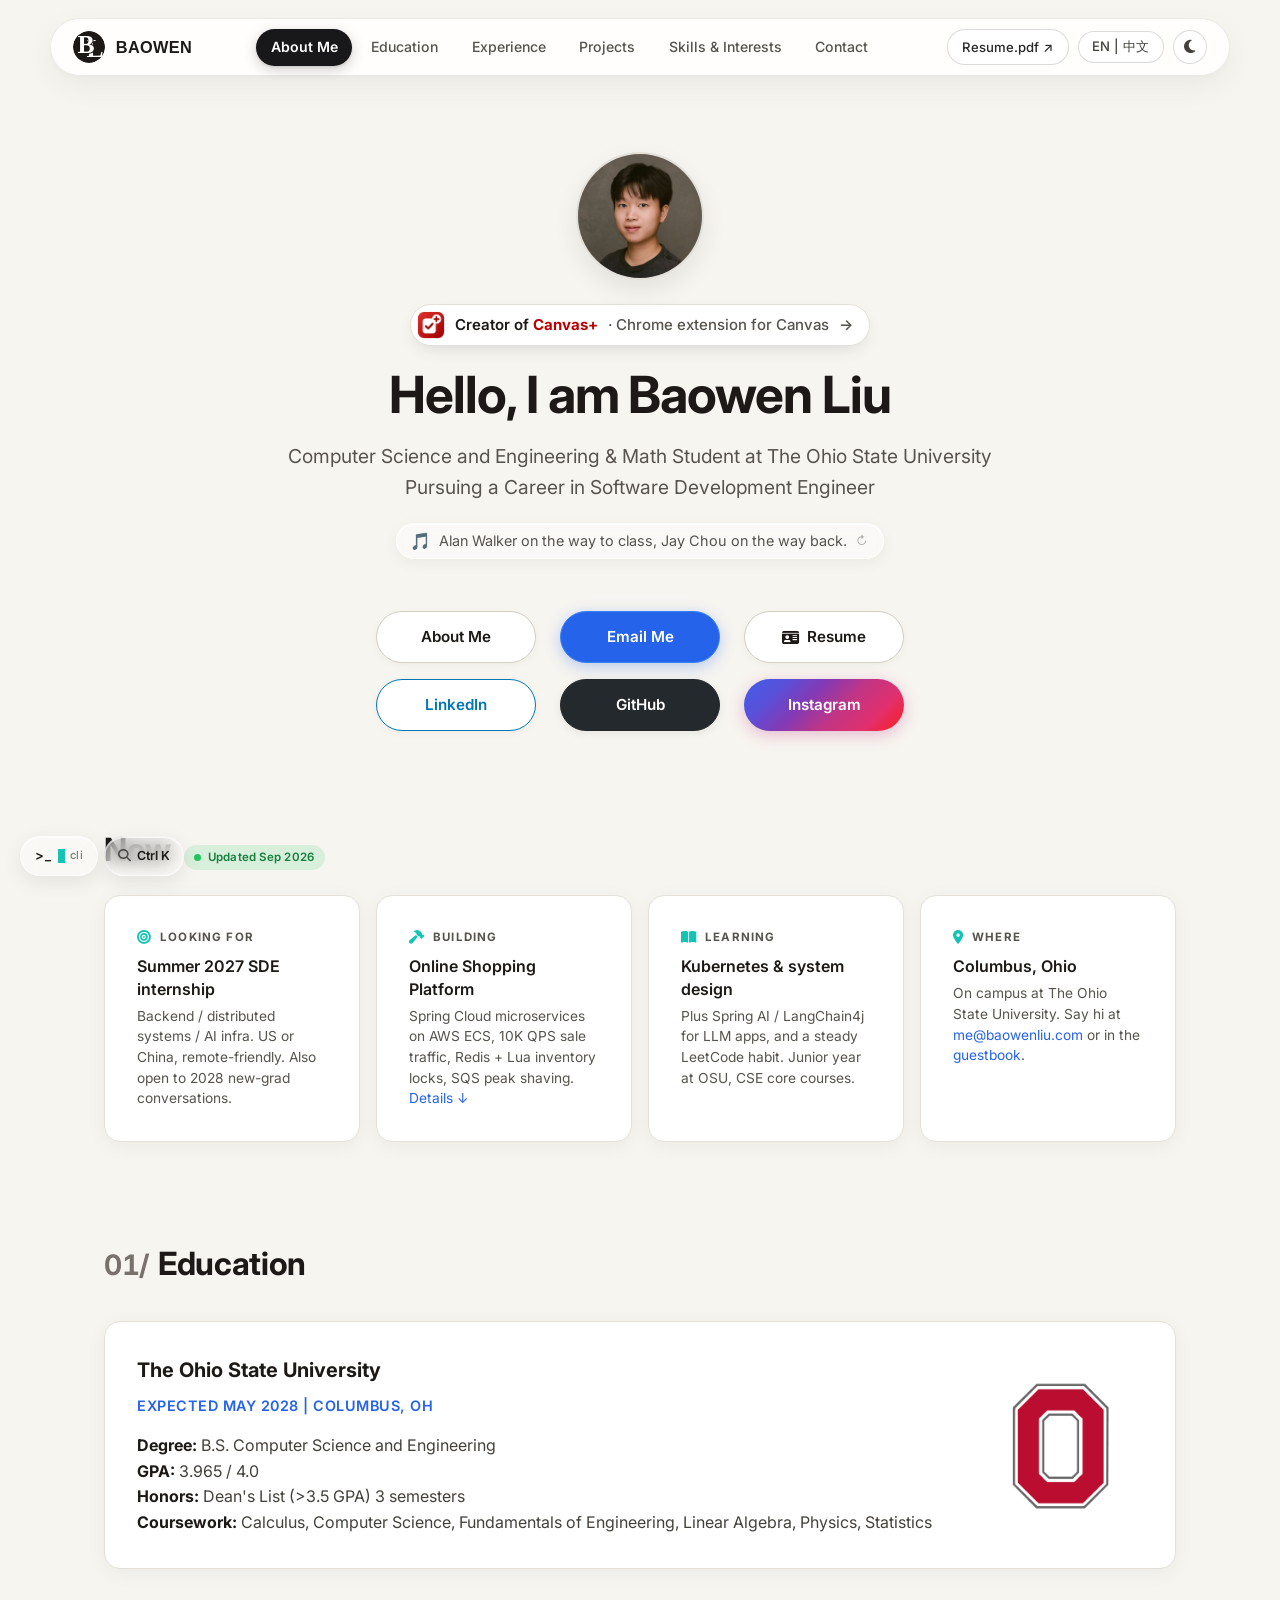
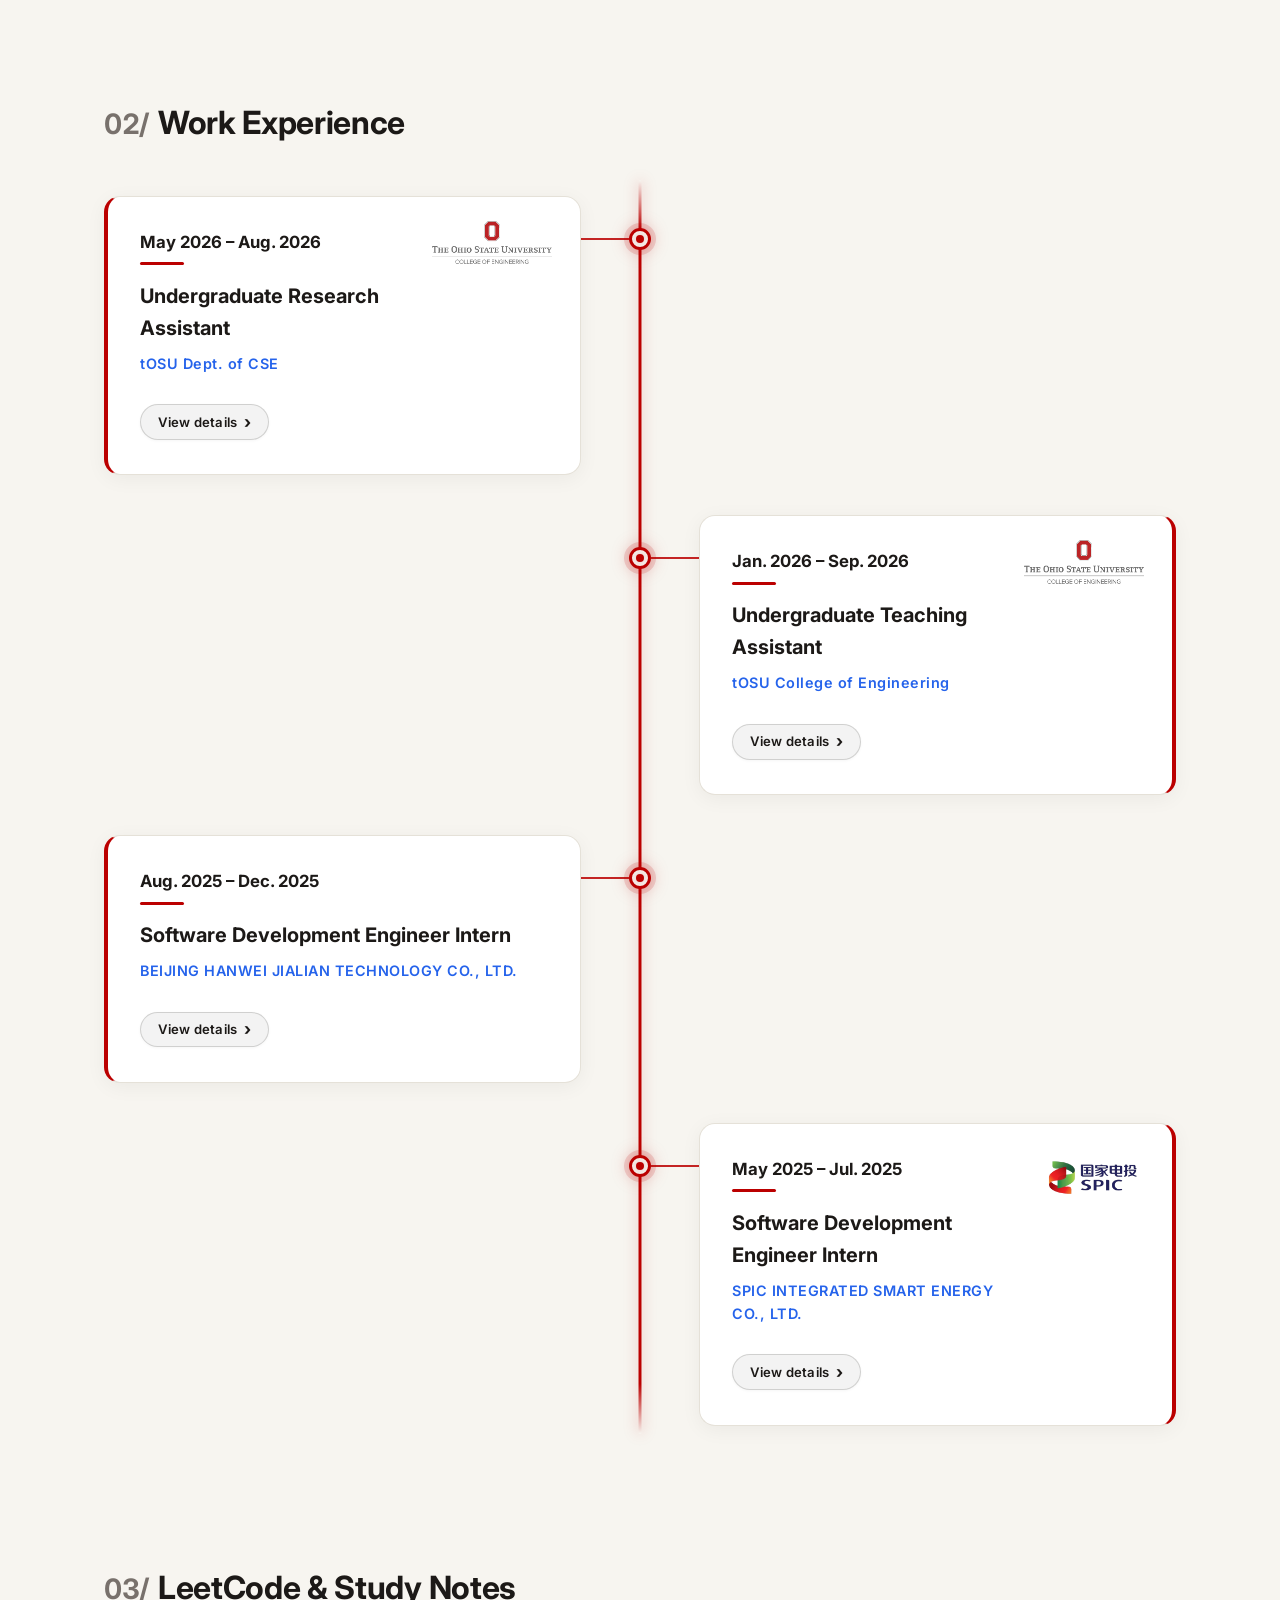
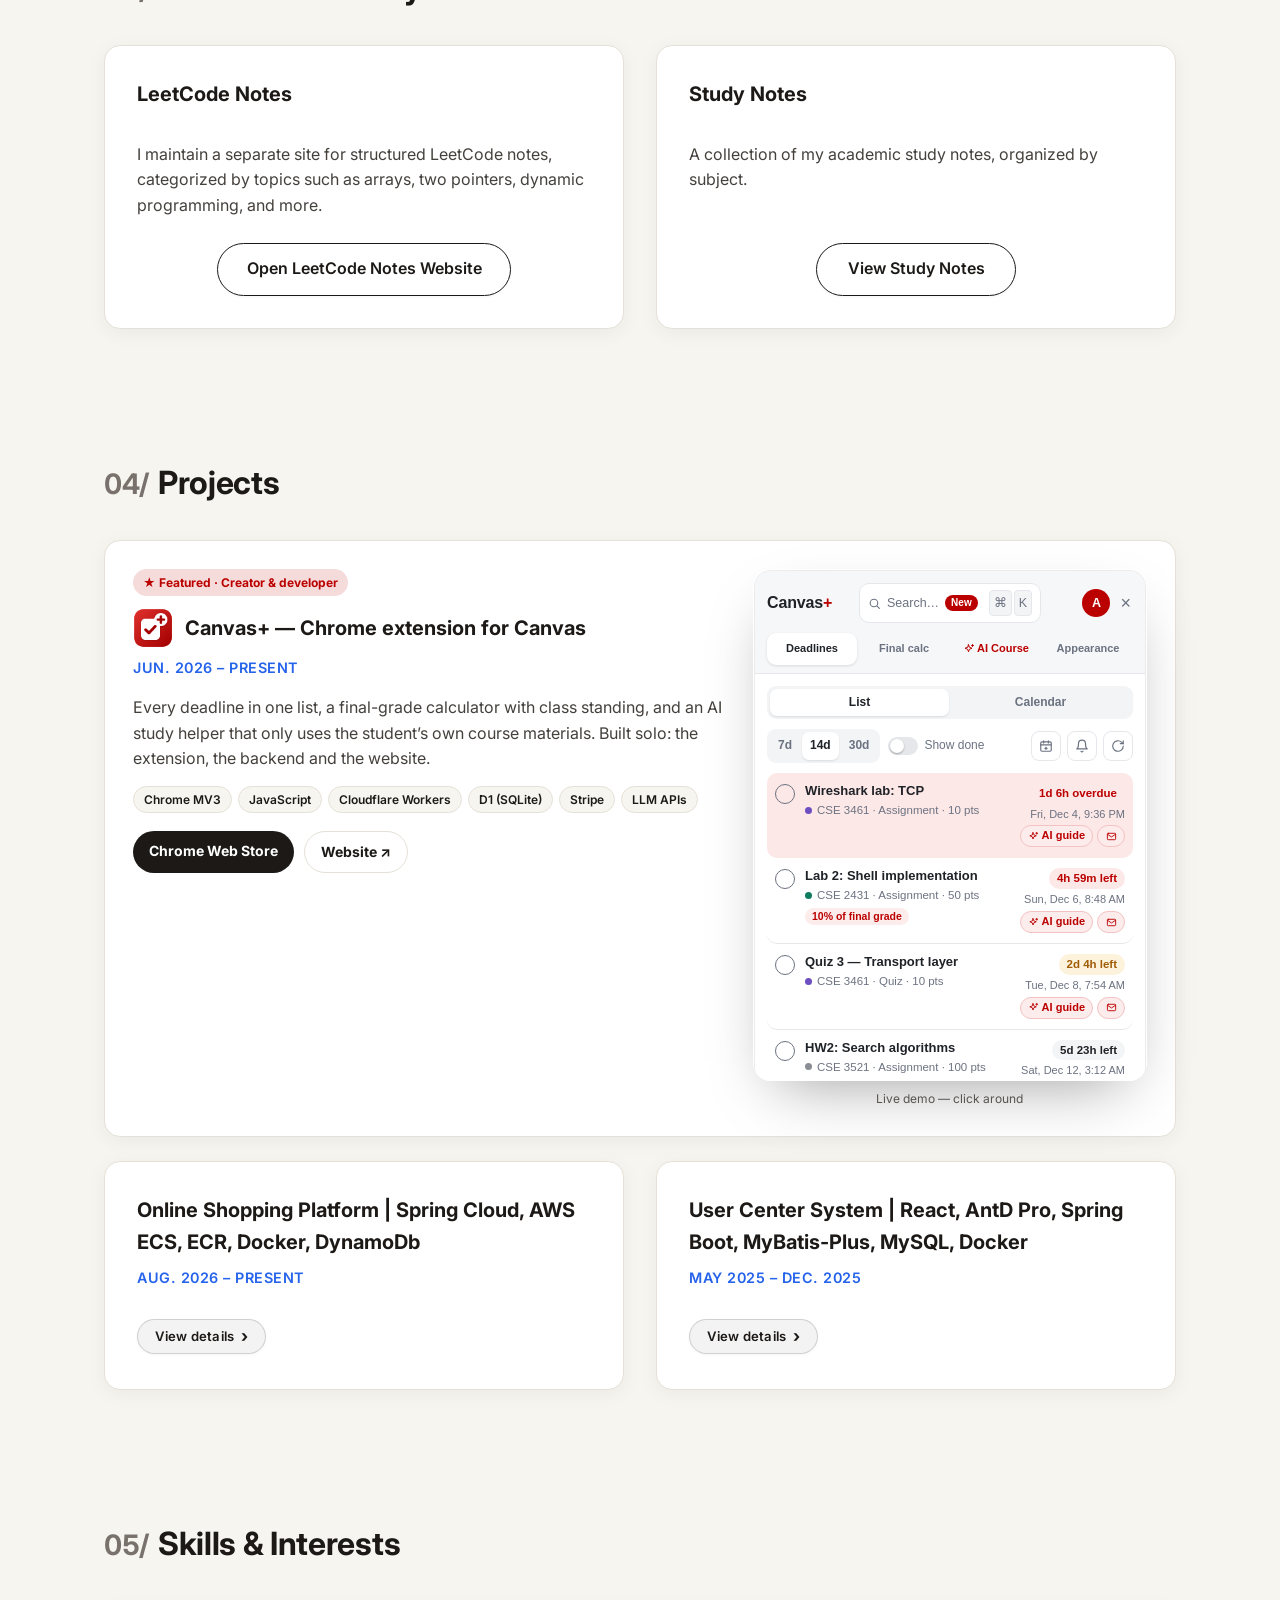
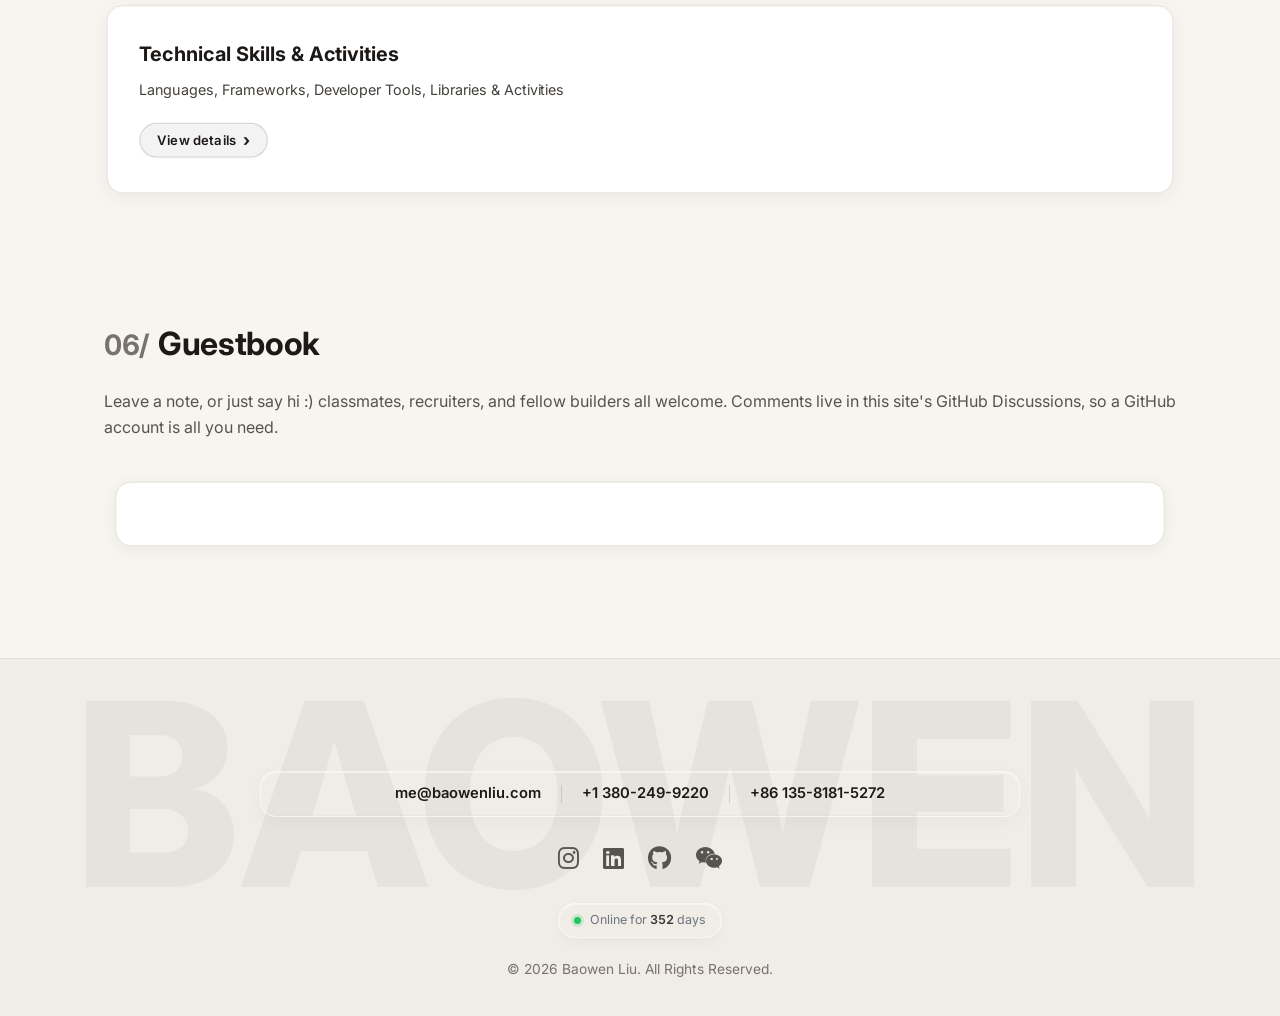
==== commit 6bbe4fce: "Canvas+ card: June 2026, narrow demo fix" ====
--- a/index.html
+++ b/index.html
@@ -2318,7 +2318,7 @@
             <div>
                 <span class="cp-label" data-en="★ Featured · Creator &amp; developer" data-zh="★ 精选项目 · 独立开发">★ Featured · Creator &amp; developer</span>
                 <h3><img src="canvas-plus/icon128.png" alt="" width="40" height="40"><span data-en="Canvas+ — Chrome extension for Canvas" data-zh="Canvas+ — Canvas 浏览器插件">Canvas+ — Chrome extension for Canvas</span></h3>
-                <span class="date" data-en="Sep. 2026 – Present" data-zh="2026.09 – 至今">Sep. 2026 – Present</span>
+                <span class="date" data-en="Jun. 2026 – Present" data-zh="2026.06 – 至今">Jun. 2026 – Present</span>
                 <p data-en="Every deadline in one list, a final-grade calculator with class standing, and an AI study helper that only uses the student’s own course materials. Built solo: the extension, the backend and the website."
                     data-zh="所有截止时间集中在一个列表、带班级排位的期末计算器，以及只根据学生自己课程资料回答的 AI 学习助手。插件、后端和官网全部由我独立完成。">Every deadline in one list, a final-grade calculator with class standing, and an AI study helper that only uses the student’s own course materials. Built solo: the extension, the backend and the website.</p>
                 <div class="cp-tags"><span>Chrome MV3</span><span>JavaScript</span><span>Cloudflare Workers</span><span>D1 (SQLite)</span><span>Stripe</span><span>LLM APIs</span></div>
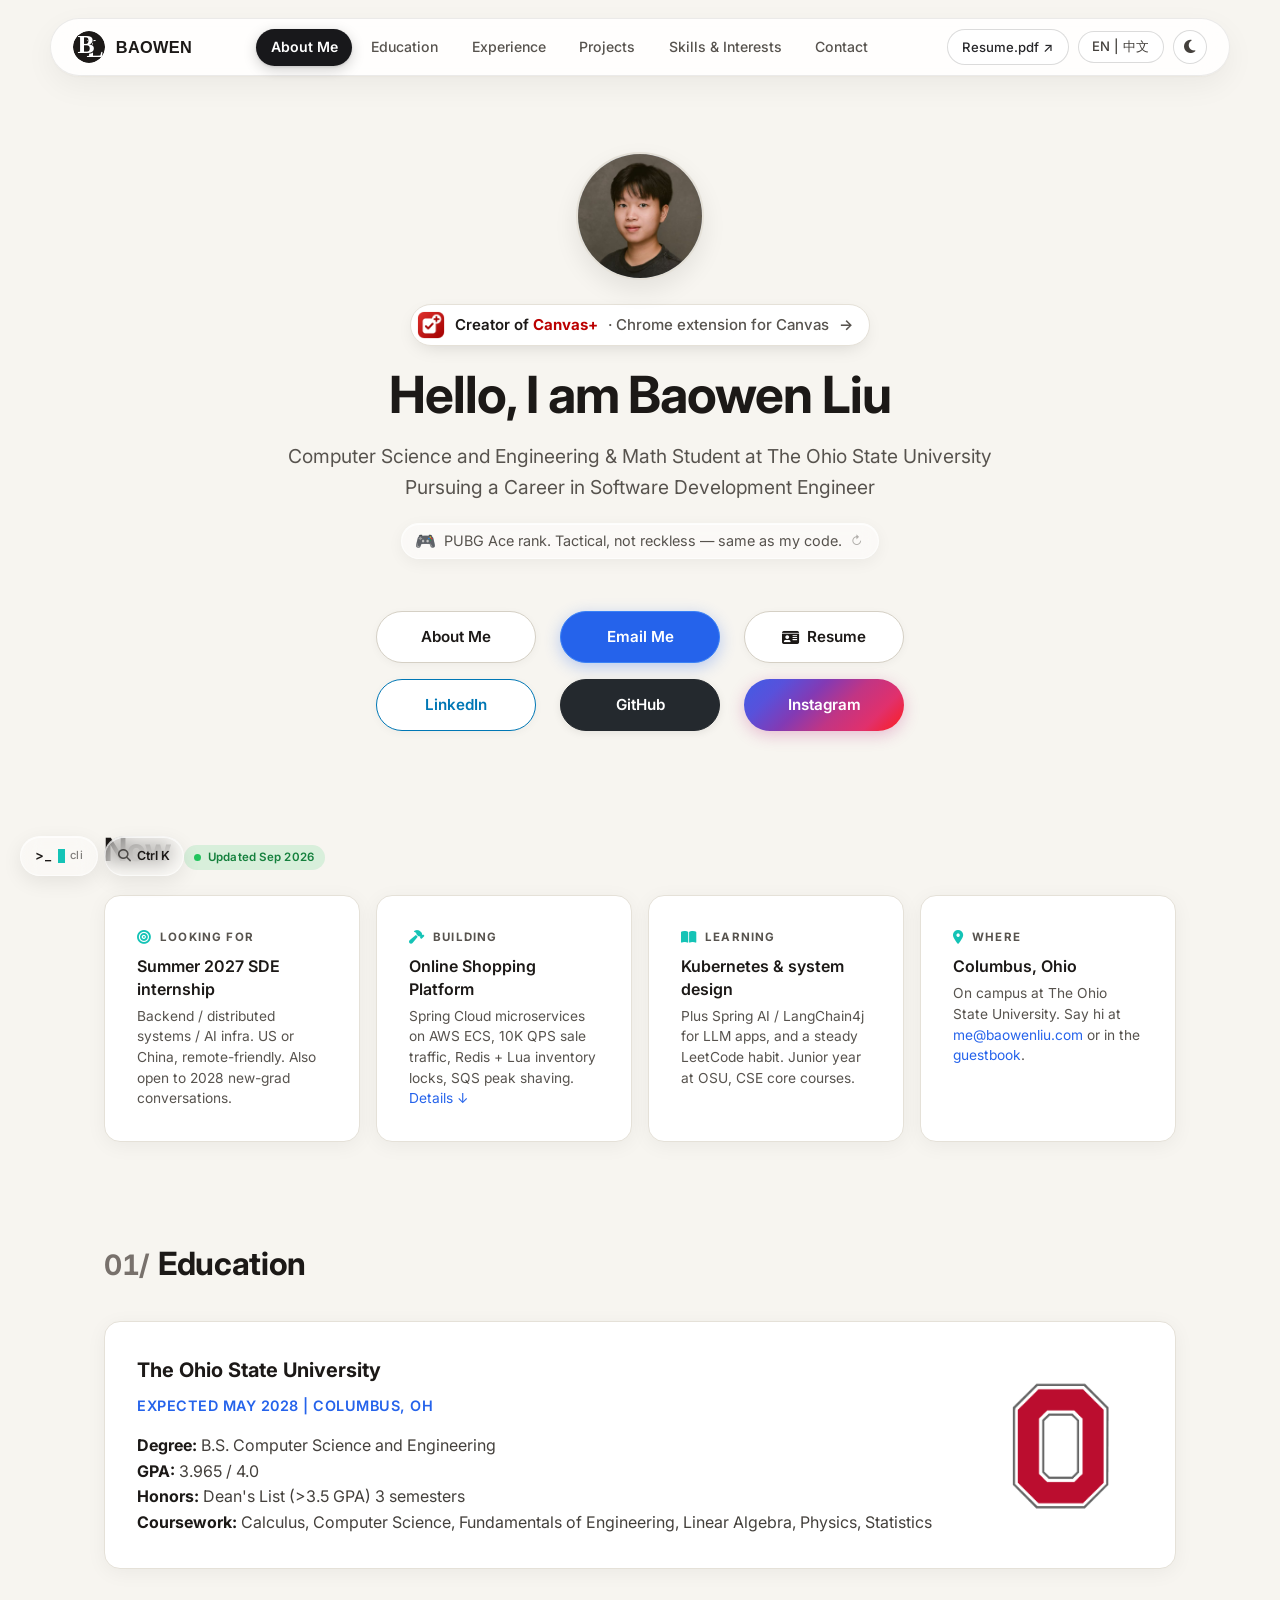
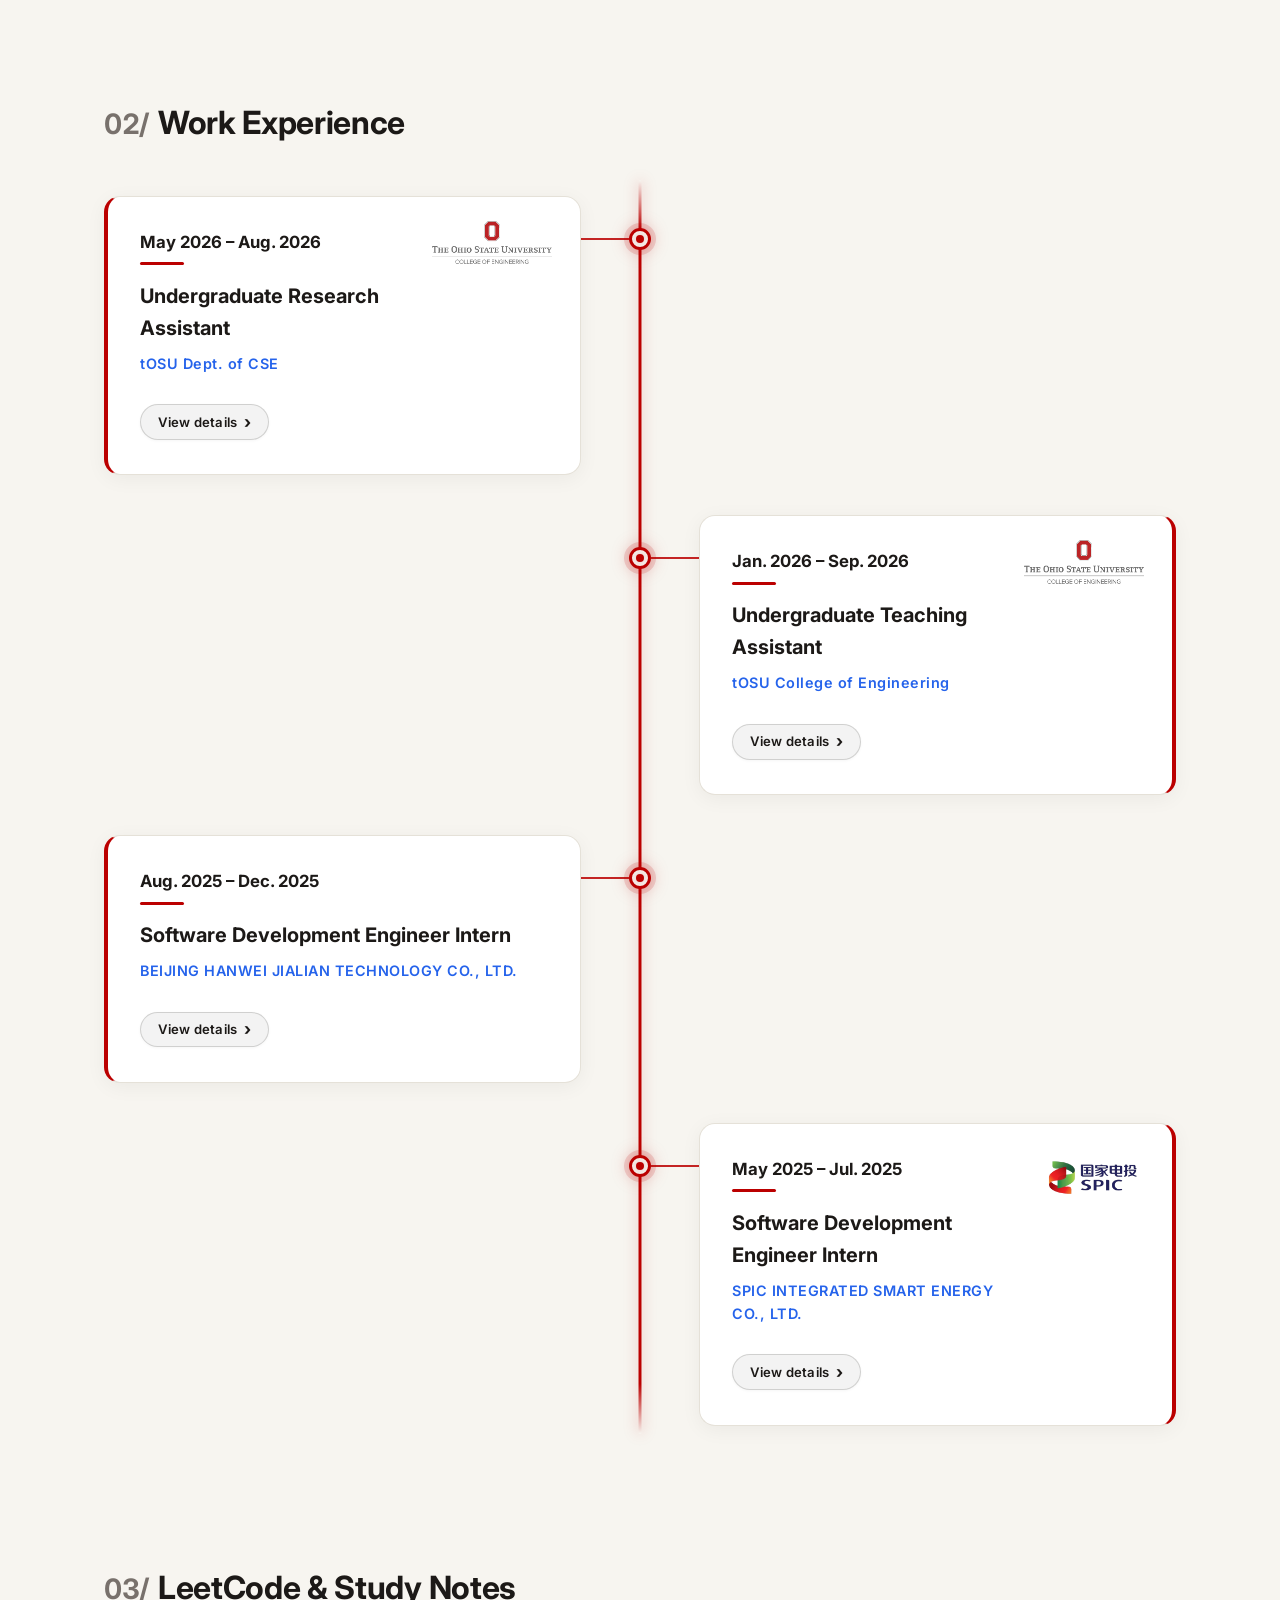
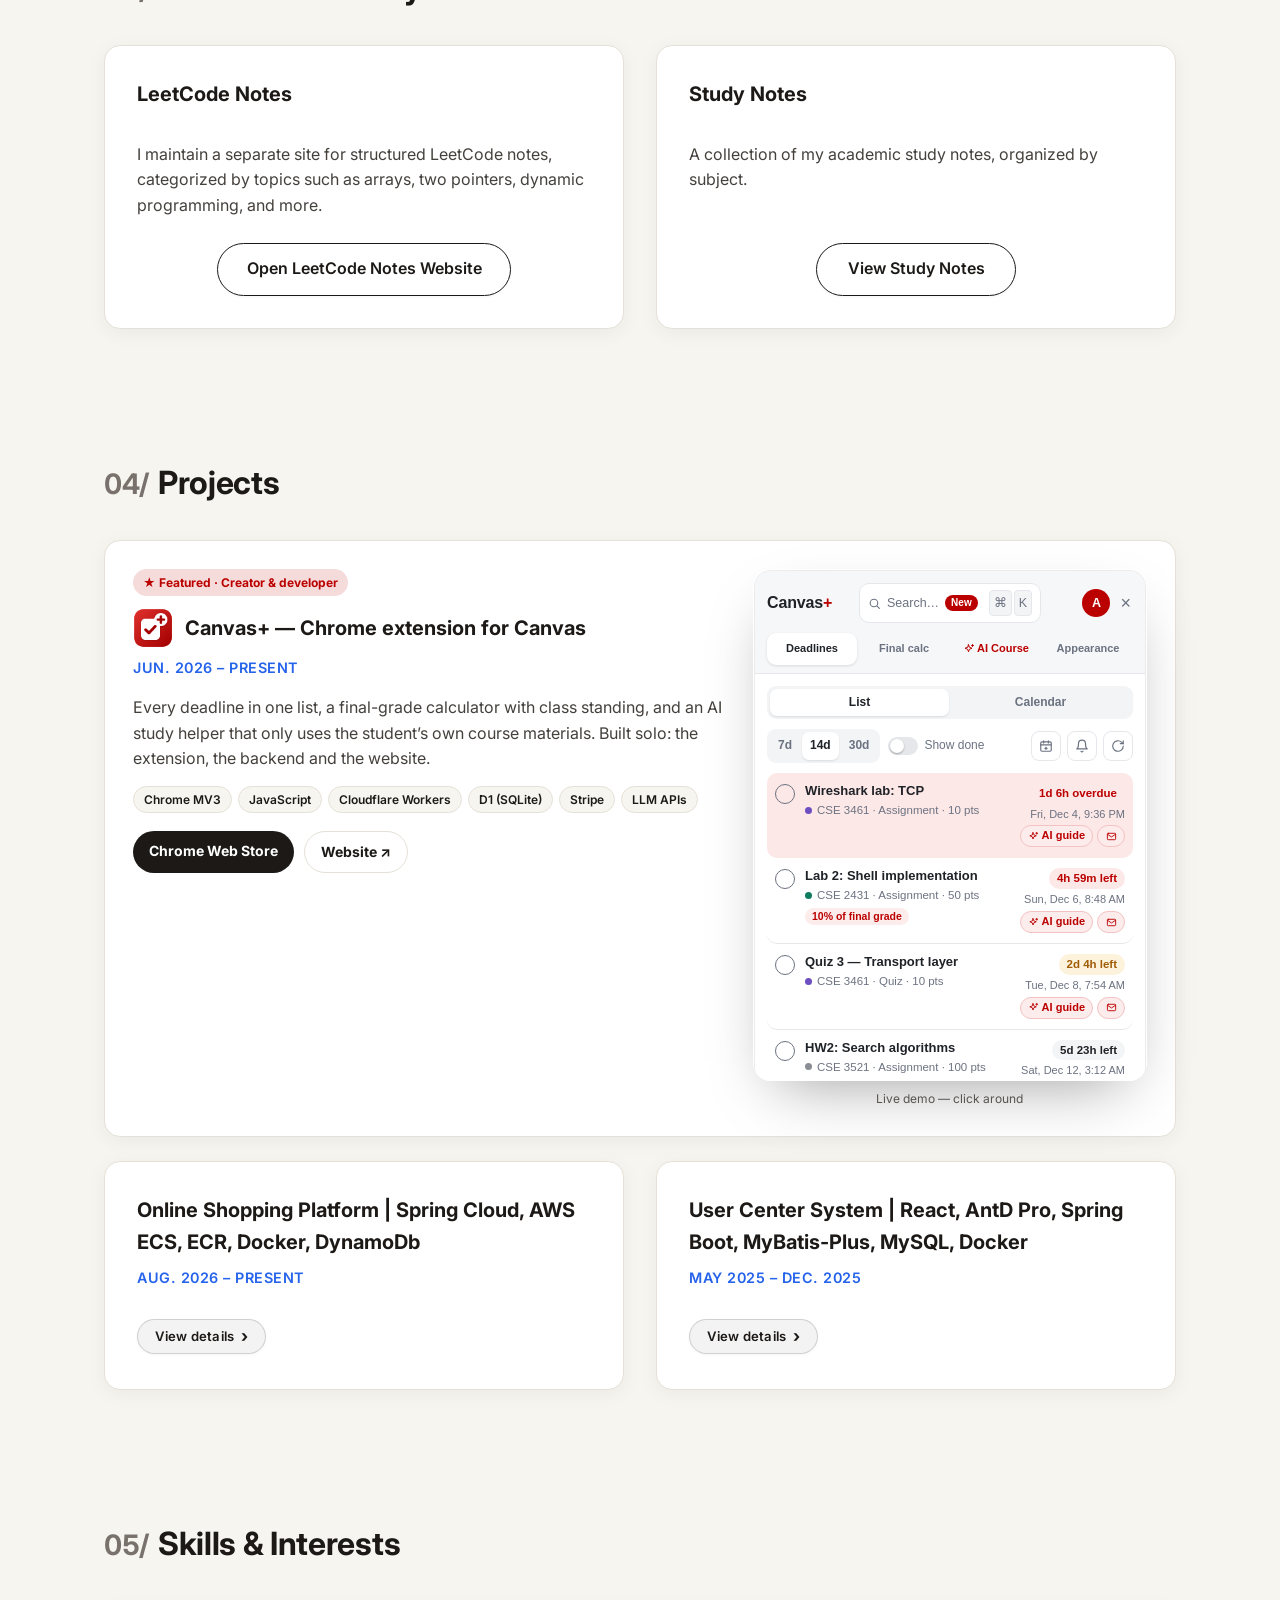
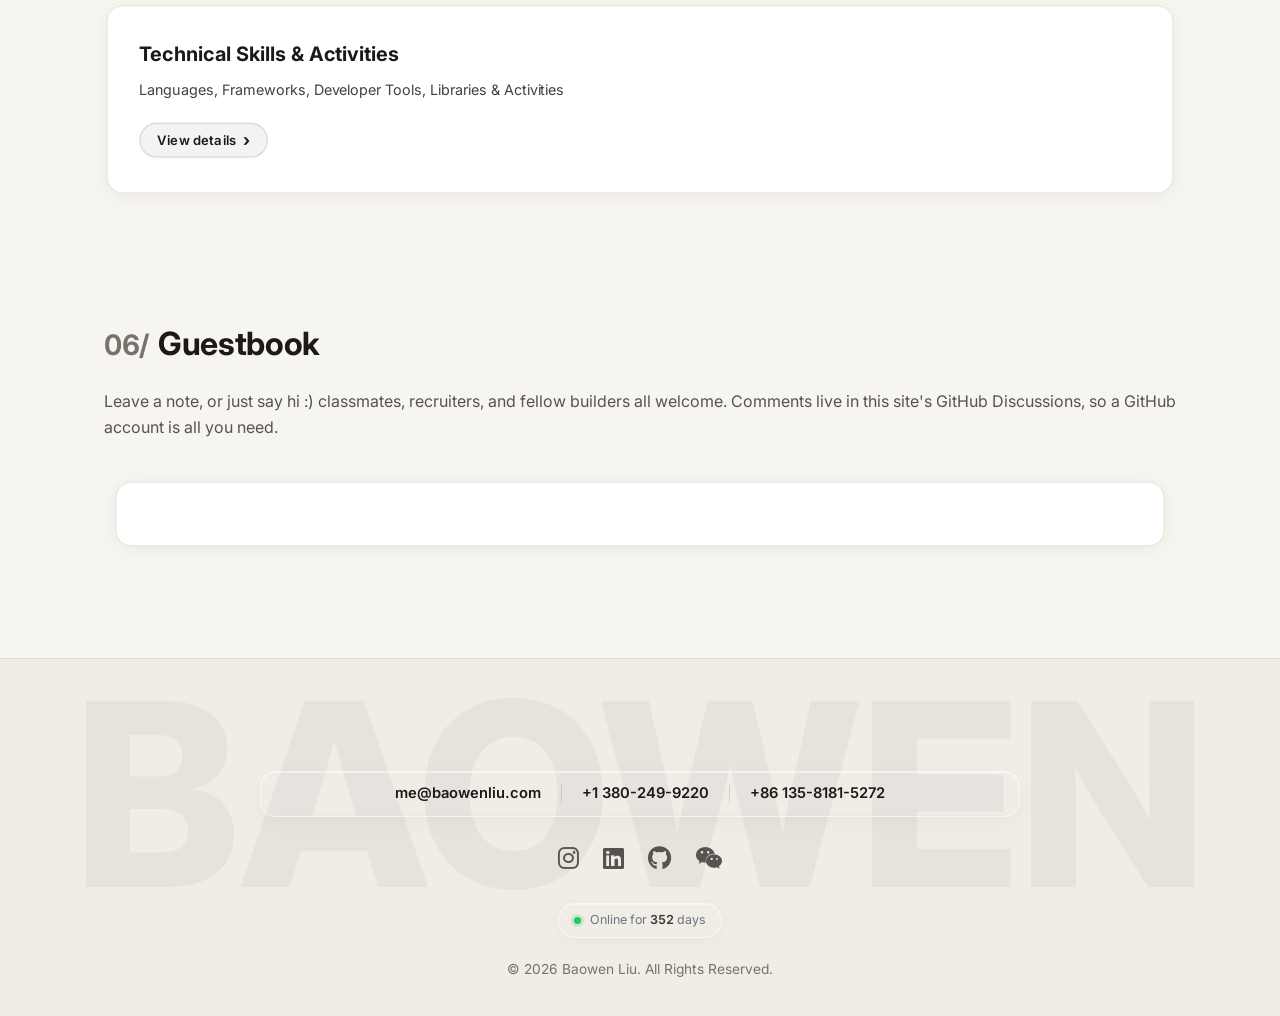
==== commit ff7e9da4: "Move Canvas+ to getcanvasplus.com" ====
--- a/index.html
+++ b/index.html
@@ -1995,7 +1995,7 @@
             style="display:none; align-items:center; justify-content:center; color:#fff; font-size:2rem; background:#cbd5e1;">
             BL</div>
 
-        <a class="cp-badge animate-on-scroll" href="canvas-plus/" title="Canvas+">
+        <a class="cp-badge animate-on-scroll" href="https://getcanvasplus.com/" title="Canvas+">
             <img src="canvas-plus/icon128.png" alt="" width="28" height="28">
             <span data-en="Creator of &lt;b&gt;Canvas+&lt;/b&gt;" data-zh="&lt;b&gt;Canvas+&lt;/b&gt; 开发者">Creator of <b>Canvas+</b></span>
             <span class="cp-sub" data-en="· Chrome extension for Canvas" data-zh="· Canvas 浏览器插件">· Chrome extension for Canvas</span>
@@ -2324,7 +2324,7 @@
                 <div class="cp-tags"><span>Chrome MV3</span><span>JavaScript</span><span>Cloudflare Workers</span><span>D1 (SQLite)</span><span>Stripe</span><span>LLM APIs</span></div>
                 <div class="cp-links">
                     <a class="cp-store" href="https://chromewebstore.google.com/detail/enihdeipikgagnnkpnanlhfechaflmif" target="_blank" rel="noopener" data-en="Chrome Web Store" data-zh="Chrome 应用商店">Chrome Web Store</a>
-                    <a class="cp-site" href="canvas-plus/" data-en="Website ↗" data-zh="官网 ↗">Website ↗</a>
+                    <a class="cp-site" href="https://getcanvasplus.com/" data-en="Website ↗" data-zh="官网 ↗">Website ↗</a>
                 </div>
             </div>
             <div class="cp-live">
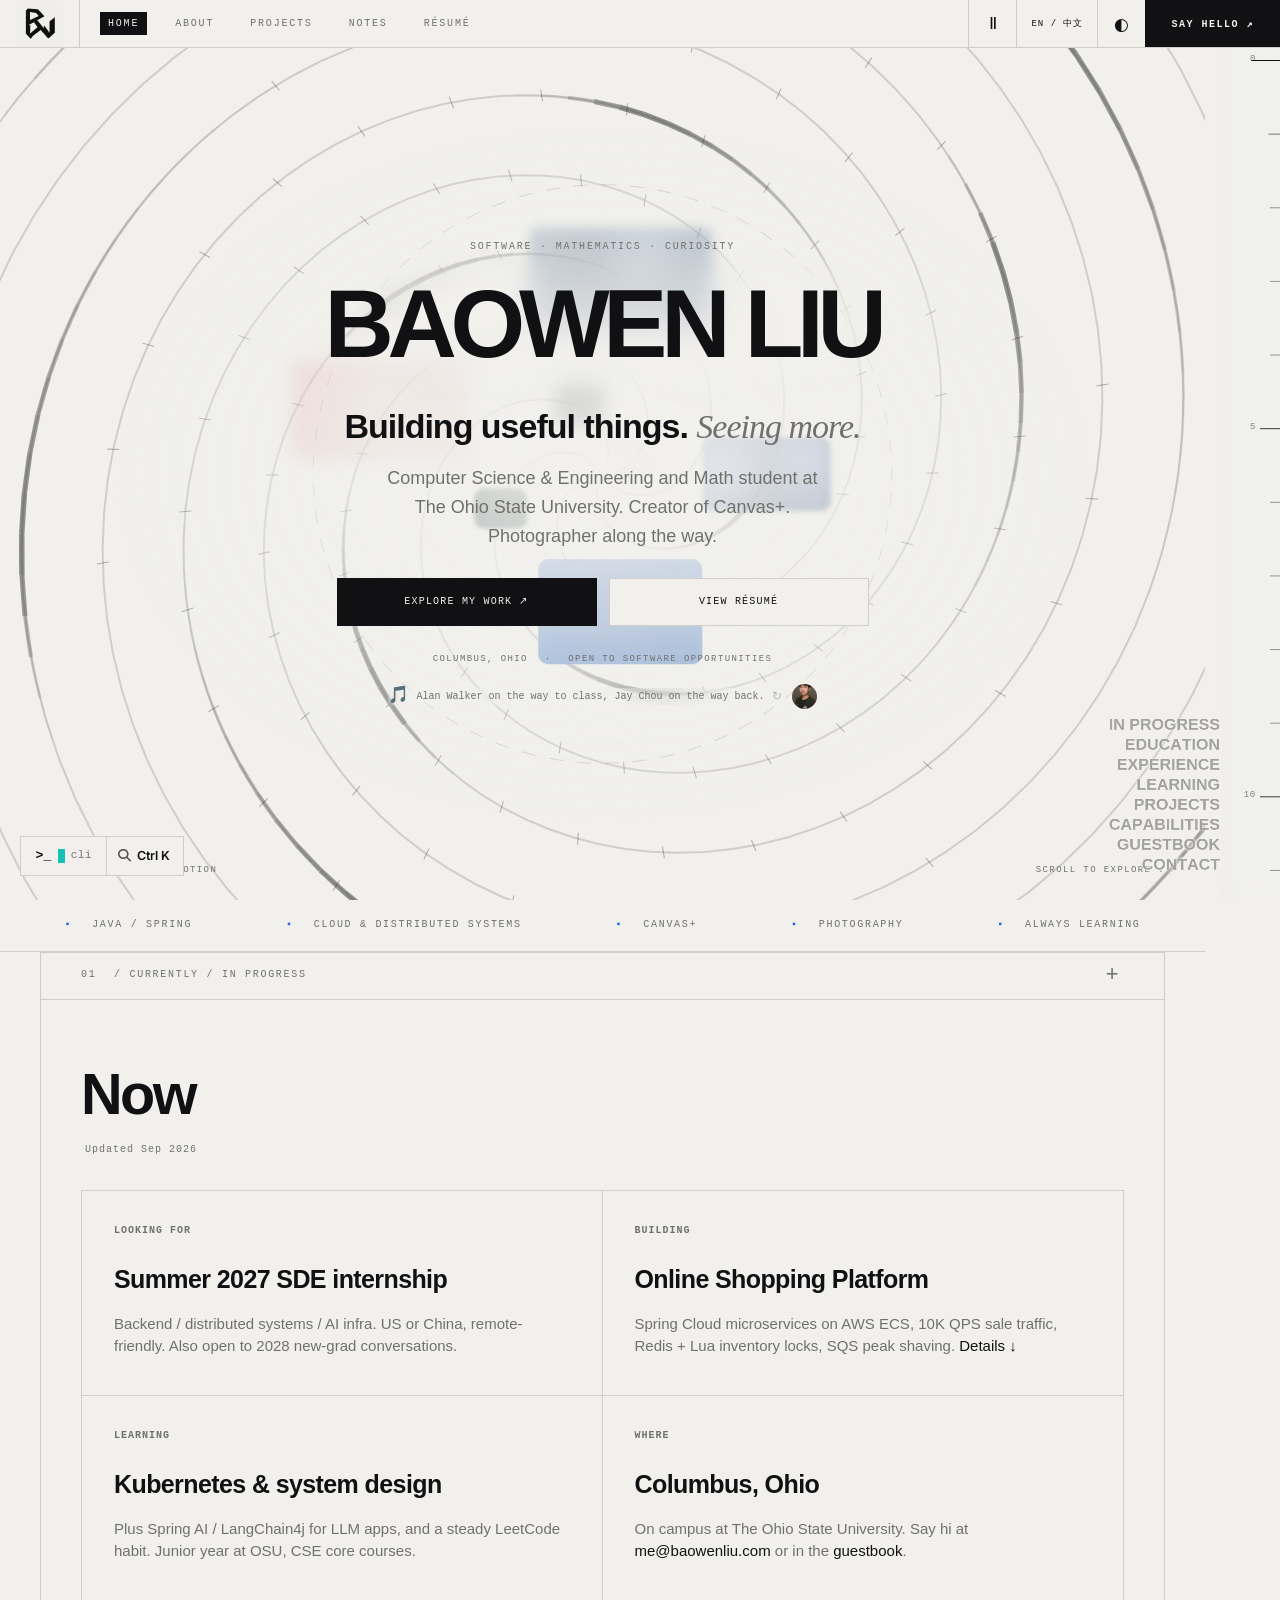
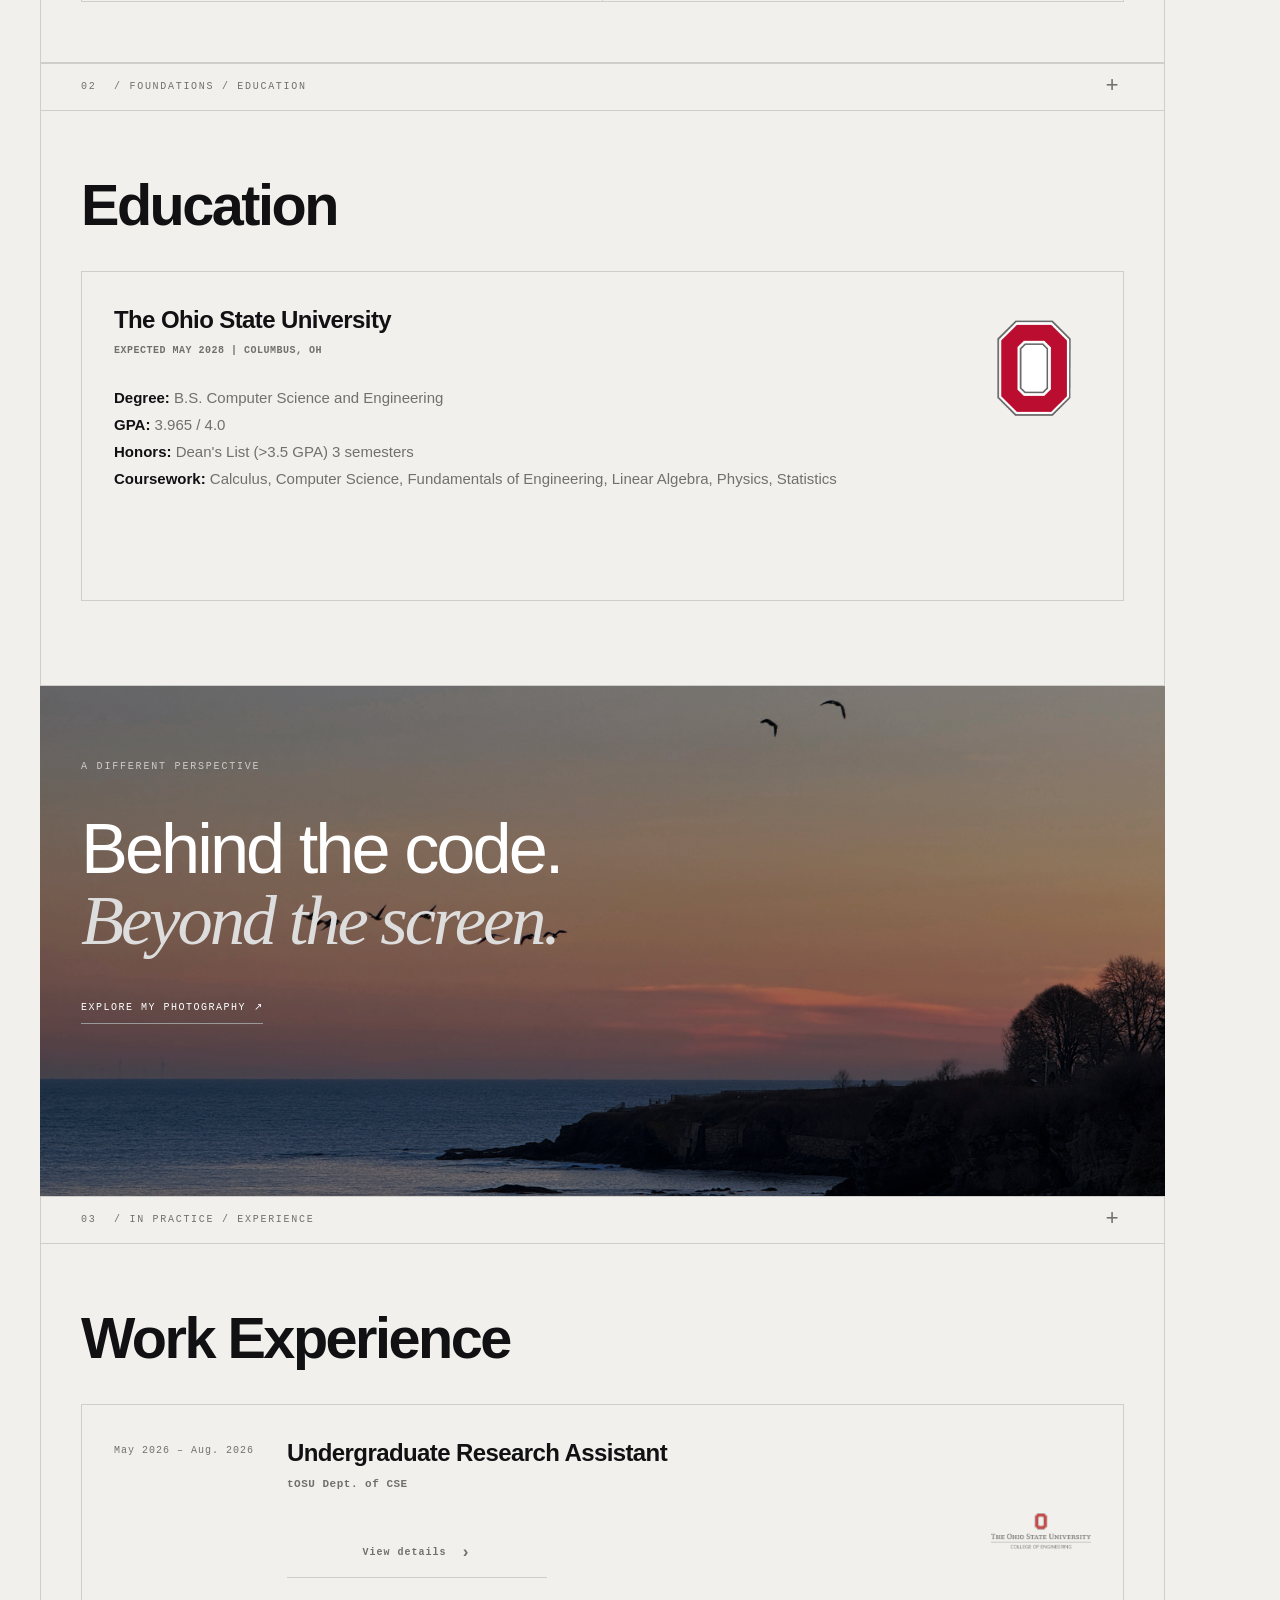
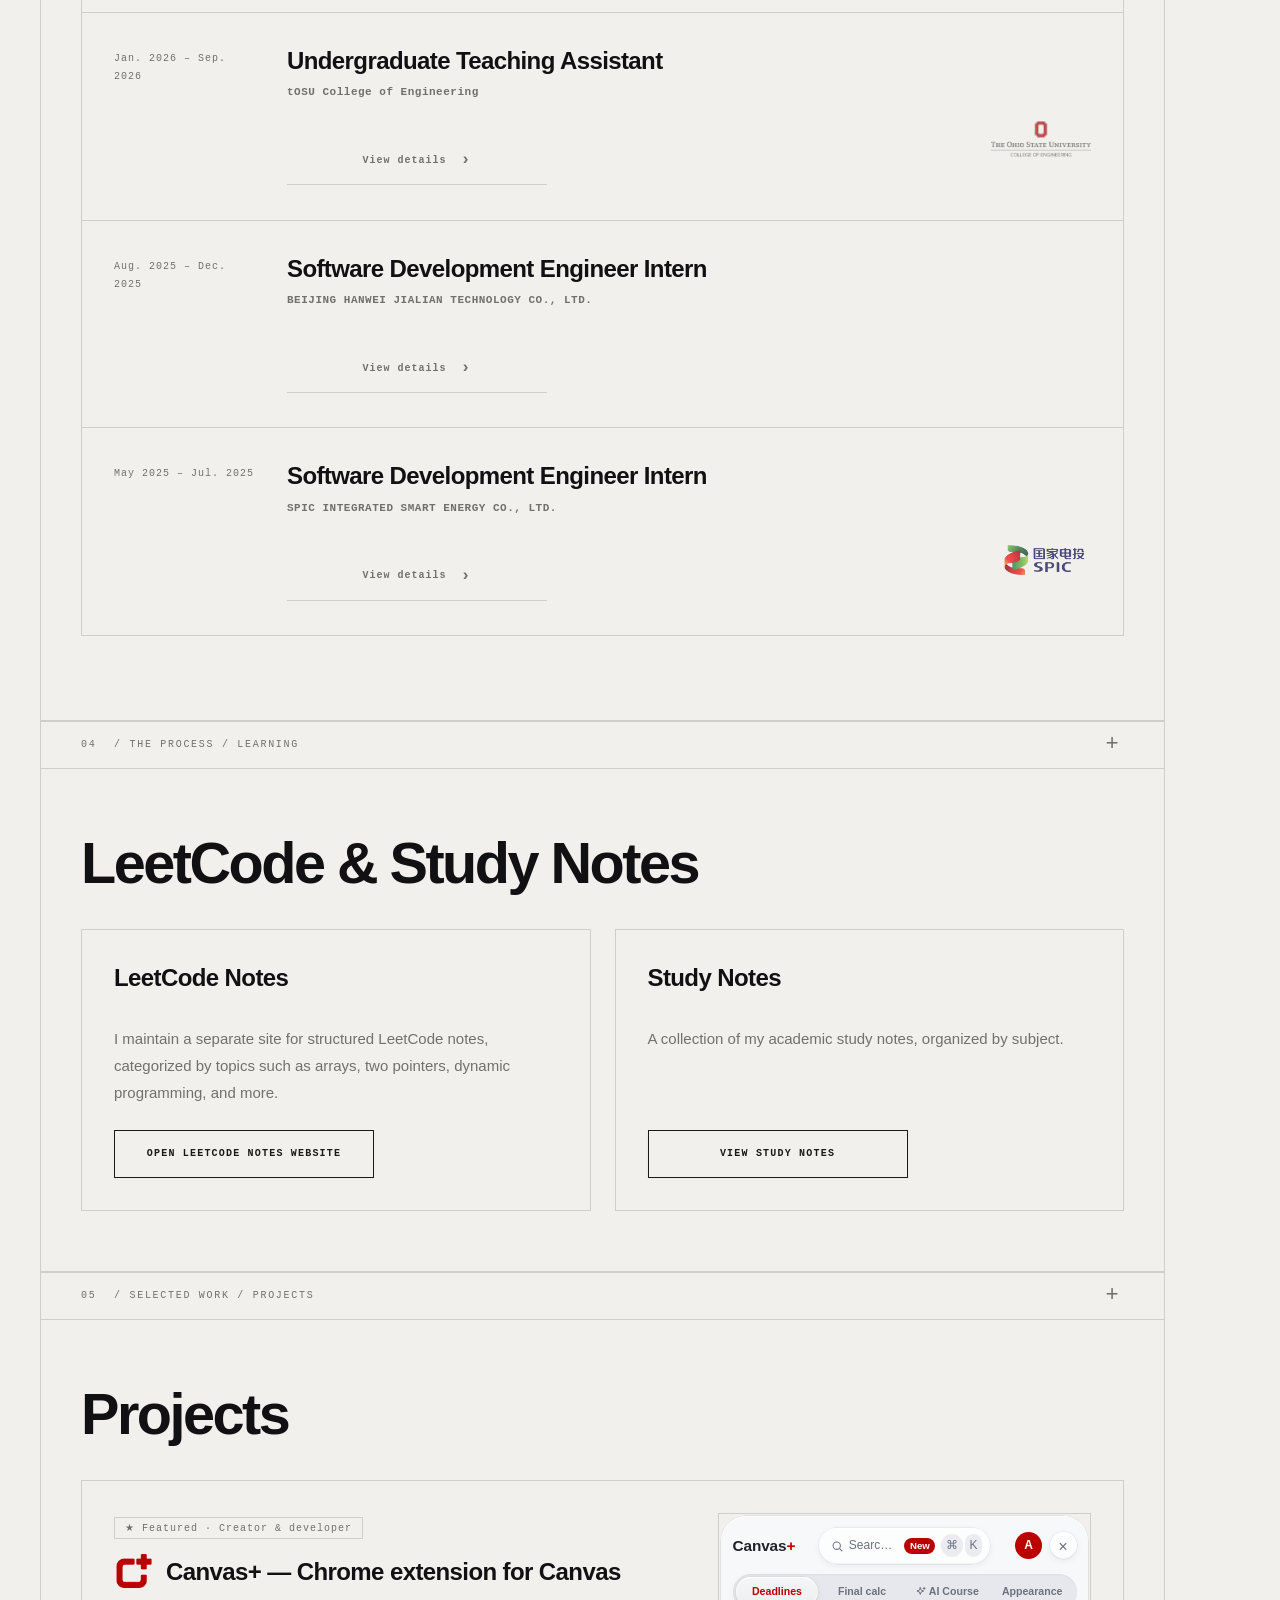
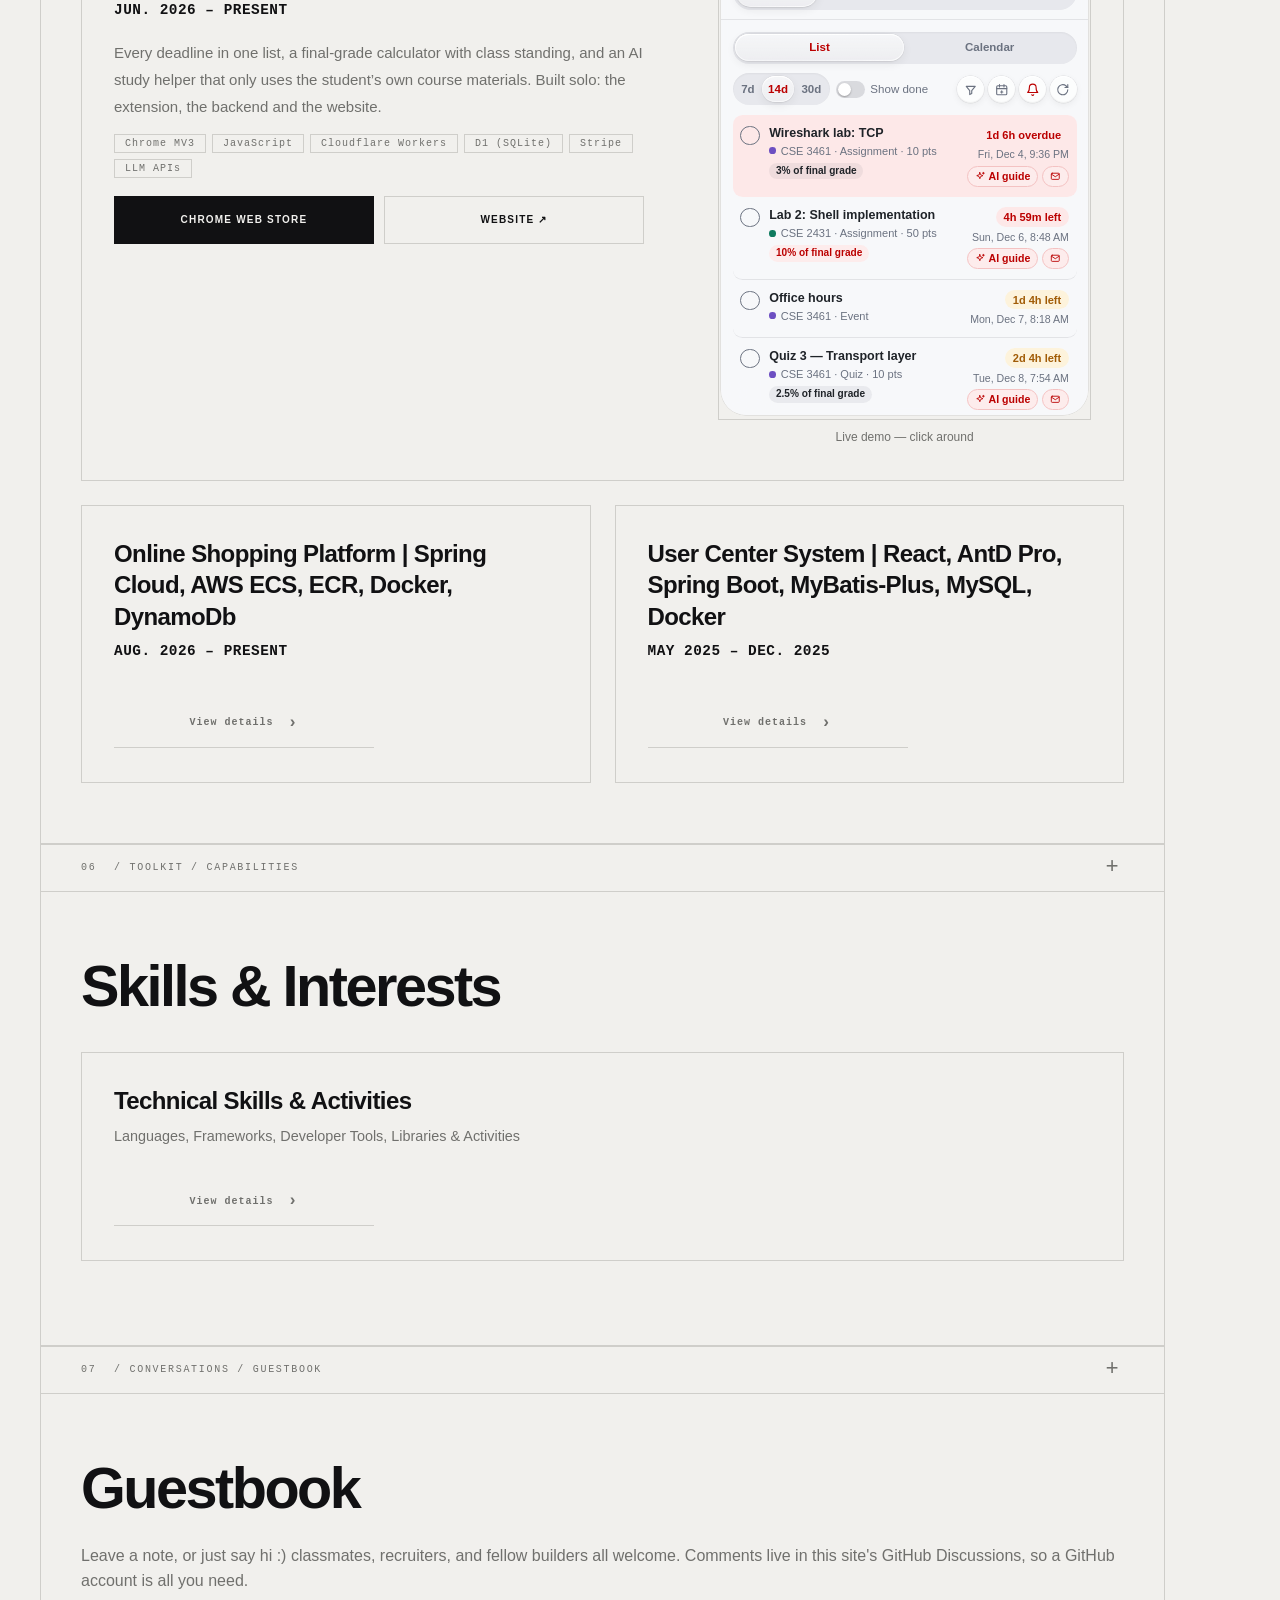
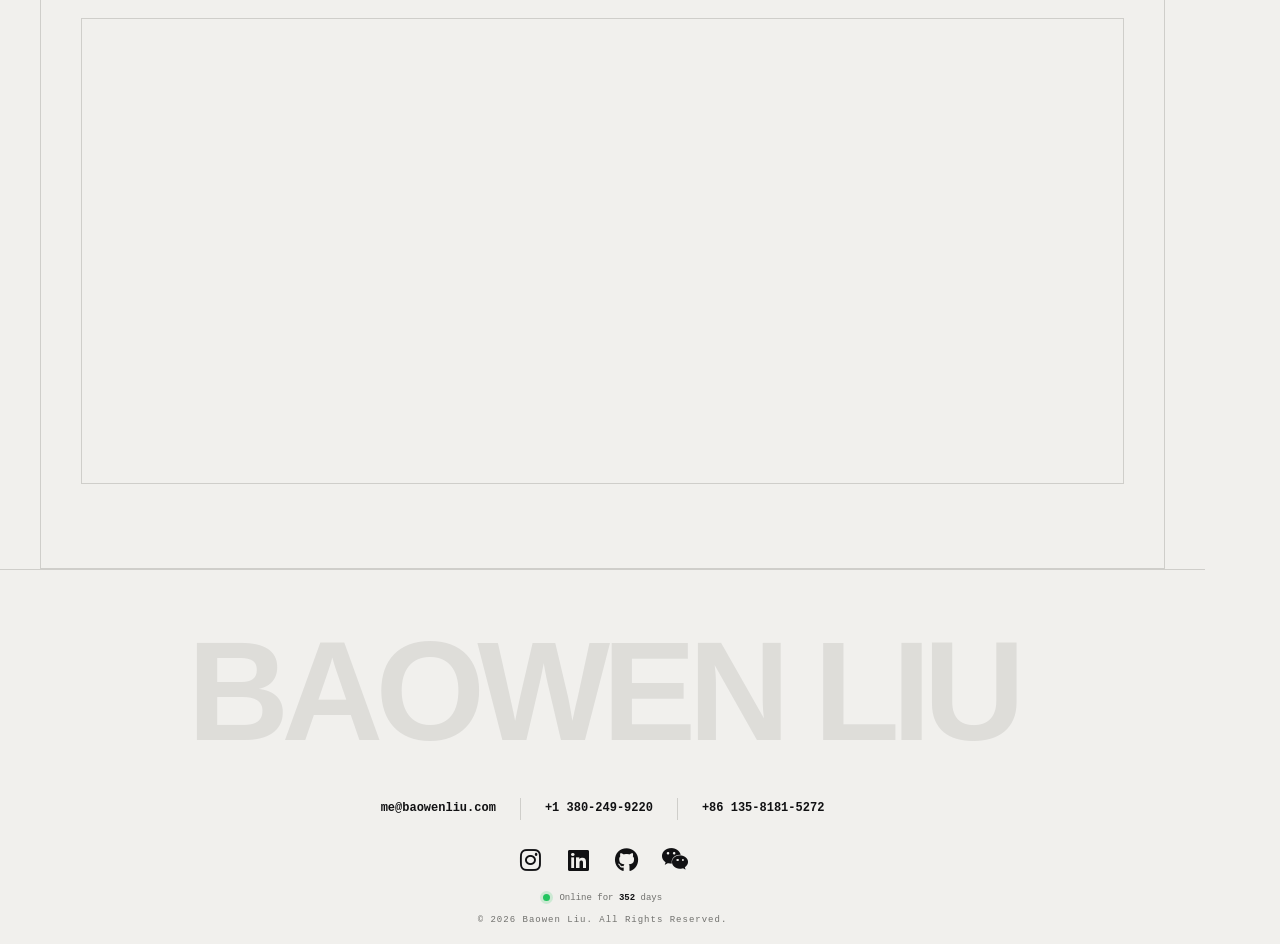
==== commit e9cc5543: "Update portfolio design and animations" ====
--- a/index.html
+++ b/index.html
@@ -3,6 +3,10 @@
 
 <head>
     <meta charset="UTF-8">
+    <script>
+        document.documentElement.classList.add('name-intro-pending');
+        setTimeout(function () { document.documentElement.classList.remove('name-intro-pending'); }, 2500);
+    </script>
     <script>
         // Apply saved theme before first paint; fall back to the OS preference on first visit
         (function () {
@@ -19,14 +23,14 @@
     <meta name="author" content="Baowen Liu">
     <meta property="og:title" content="Baowen Liu - Portfolio">
     <meta property="og:description" content="Check out my projects, skills, and experience in Software Engineering.">
-    <meta property="og:image" content="https://www.baowenliu.com/photo1.jpg">
+    <meta property="og:image" content="https://www.baowenliu.com/assets/images/photo1.jpg">
     <link rel="canonical" href="https://www.baowenliu.com/">
     <meta property="og:url" content="https://www.baowenliu.com/">
     <meta property="og:type" content="website">
     <meta name="twitter:card" content="summary">
     <meta name="baidu-site-verification" content="codeva-pv0HwHQnyO" />
 
-    <link rel="icon" type="image/svg+xml" href="favicon.svg">
+    <link rel="icon" type="image/png" href="assets/images/bw_logo.png">
 
     <!-- Performance: warm up third-party connections early -->
     <link rel="preconnect" href="https://fonts.googleapis.com">
@@ -41,2001 +45,29 @@
         <link rel="stylesheet" href="https://cdnjs.cloudflare.com/ajax/libs/font-awesome/6.4.0/css/all.min.css">
     </noscript>
 
-    <style>
-        /* Global Configuration */
-        :root {
-            --primary: #2563eb;
-            --bg-body: #f7f5f0;
-            --bg-card: #ffffff;
-            --text-main: #1c1917;
-            --text-sub: #57534e;
-            --border: #e5e1d8;
-            --shadow: 0 4px 14px rgba(0, 0, 0, 0.05);
-            /* Teal accent (Now badge, fun-fact hover, guestbook icon…) */
-            --tl-accent: #14c3b6;
-            --tl-accent-soft: rgba(20, 195, 182, 0.18);
-            --tl-glow: rgba(20, 195, 182, 0.45);
-            /* Timeline: OSU scarlet */
-            --timeline-accent: #bb0000;
-            --timeline-accent-soft: rgba(187, 0, 0, 0.14);
-            --timeline-glow: rgba(187, 0, 0, 0.35);
-        }
-
-        [data-theme="dark"] {
-            --primary: #3b82f6;
-            --bg-body: #000000;
-            --bg-card: #0c0c0e;
-            --text-main: #f1f5f9;
-            --text-sub: #94a3b8;
-            --border: #1f1f24;
-            --shadow: 0 10px 25px -3px rgba(0, 0, 0, 0.85);
-            --tl-accent: #3ee9db;
-            --tl-accent-soft: rgba(62, 233, 219, 0.18);
-            --tl-glow: rgba(62, 233, 219, 0.6);
-            --timeline-accent: #f0433f;
-            --timeline-accent-soft: rgba(240, 67, 63, 0.18);
-            --timeline-glow: rgba(240, 67, 63, 0.55);
-        }
-
-        * {
-            margin: 0;
-            padding: 0;
-            box-sizing: border-box;
-            font-family: 'Inter', sans-serif;
-            transition: background-color 0.3s, color 0.3s, border-color 0.3s;
-        }
-
-        html,
-        body {
-            background-color: var(--bg-body);
-            color: var(--text-main);
-            line-height: 1.6;
-            overflow-x: hidden;
-        }
-
-        body::before,
-        body::after {
-            display: none !important;
-        }
-
-        html {
-            scroll-behavior: smooth;
-        }
-
-
-        /* ---- Canvas+ : badge above the name + featured project ---- */
-        .cp-badge { display: inline-flex; align-items: center; gap: 10px; margin: 0 auto 18px; padding: 6px 16px 6px 6px; border-radius: 999px;
-            background: var(--bg-card); border: 1px solid var(--border); box-shadow: 0 6px 20px -8px rgba(0, 0, 0, .18); color: var(--text-main);
-            font-weight: 600; font-size: 15px; line-height: 1.2; text-decoration: none; transition: transform .2s, box-shadow .2s, border-color .2s; }
-        .cp-badge:hover { transform: translateY(-2px); border-color: var(--timeline-accent); box-shadow: 0 10px 26px -8px var(--timeline-glow); }
-        .cp-badge img { width: 28px; height: 28px; border-radius: 8px; flex: none; }
-        .cp-badge b { color: var(--timeline-accent); }
-        .cp-badge .cp-sub { color: var(--text-sub); font-weight: 500; }
-        .cp-badge .cp-arrow { color: var(--text-sub); transition: transform .2s; }
-        .cp-badge:hover .cp-arrow { transform: translateX(3px); }
-        .card.cp-feature { display: grid; grid-template-columns: 1.2fr .8fr; gap: 28px; align-items: start; padding: 28px; margin-bottom: 1.5rem;
-            border: 1px solid var(--timeline-accent-soft); background: linear-gradient(135deg, var(--bg-card) 55%, var(--timeline-accent-soft)); }
-        .cp-feature .cp-label { display: inline-flex; align-items: center; gap: 6px; font-size: 12px; font-weight: 700; color: var(--timeline-accent);
-            background: var(--timeline-accent-soft); border-radius: 999px; padding: 4px 10px; margin-bottom: 12px; }
-        .cp-feature h3 { display: flex; align-items: center; gap: 12px; margin: 0 0 6px; }
-        .cp-feature h3 img { width: 40px; height: 40px; border-radius: 10px; flex: none; }
-        .cp-feature p { color: var(--text-sub); margin: 10px 0 14px; }
-        .cp-tags { display: flex; flex-wrap: wrap; gap: 6px; margin-bottom: 18px; }
-        .cp-tags span { font-size: 12px; font-weight: 600; background: var(--bg-body); border: 1px solid var(--border); border-radius: 999px; padding: 3px 10px; color: var(--text-main); }
-        .cp-links { display: flex; flex-wrap: wrap; gap: 10px; }
-        .cp-links a { font-size: 14px; font-weight: 700; padding: 9px 16px; border-radius: 999px; text-decoration: none; transition: transform .2s; }
-        .cp-links a:hover { transform: translateY(-2px); }
-        .cp-links .cp-store { background: var(--text-main); color: var(--bg-card); }
-        .cp-links .cp-site { border: 1px solid var(--border); color: var(--text-main); }
-        .cp-live { display: flex; flex-direction: column; align-items: center; gap: 8px; }
-        .cp-live iframe { display: block; width: 100%; max-width: 400px; height: 512px; border: 0; border-radius: 18px; background: transparent;
-            box-shadow: 0 24px 60px -24px rgba(0, 0, 0, .4); color-scheme: normal; }
-        .cp-live-hint { font-size: 12px; color: var(--text-sub); }
-        @media (max-width: 760px) {
-            .card.cp-feature { grid-template-columns: 1fr; padding: 22px; }
-            .cp-live iframe { max-width: 100%; }
-            .cp-badge { font-size: 13.5px; }
-            .cp-badge .cp-sub { display: none; }
-        }
-
-        /* Dynamic Scroll animation */
-        .animate-on-scroll {
-            opacity: 0;
-            transform: translateY(40px) scale(0.95);
-            transition: all 0.6s cubic-bezier(0.34, 1.56, 0.64, 1);
-        }
-
-        .animate-on-scroll.show {
-            opacity: 1;
-            transform: translateY(0) scale(1);
-        }
-
-        .delay-100 {
-            transition-delay: 100ms;
-        }
-
-        .delay-200 {
-            transition-delay: 200ms;
-        }
-
-        .delay-300 {
-            transition-delay: 300ms;
-        }
-
-        /* --------------------------------------------------------------------------
-           Capsule Navigation Bar (Pill Header) - Always Fixed to Viewport Top
-           -------------------------------------------------------------------------- */
-        body {
-            padding-top: 5.5rem !important;
-        }
-
-        html {
-            scroll-behavior: smooth !important;
-            scroll-padding-top: 6rem !important;
-        }
-
-        section,
-        footer {
-            scroll-margin-top: 6rem !important;
-        }
-
-        nav,
-        nav.capsule-nav {
-            position: fixed !important;
-            top: 1.1rem !important;
-            left: 50% !important;
-            transform: translateX(-50%) !important;
-            z-index: 99999 !important;
-            max-width: 1180px !important;
-            width: min(1180px, calc(100% - 2.4rem)) !important;
-            margin: 0 !important;
-            padding: 0.5rem 1.4rem !important;
-            display: flex !important;
-            align-items: center !important;
-            justify-content: space-between !important;
-            border-radius: 999px !important;
-            background: rgba(255, 255, 255, 0.88) !important;
-            backdrop-filter: blur(20px) saturate(180%) !important;
-            -webkit-backdrop-filter: blur(20px) saturate(180%) !important;
-            border: 1px solid rgba(0, 0, 0, 0.08) !important;
-            box-shadow: 0 10px 30px rgba(0, 0, 0, 0.05), 0 1px 3px rgba(0, 0, 0, 0.03) !important;
-            transition: background 0.3s ease, border-color 0.3s ease, box-shadow 0.3s ease !important;
-        }
-
-        [data-theme="dark"] nav,
-        [data-theme="dark"] nav.capsule-nav {
-            background: rgba(16, 16, 20, 0.88) !important;
-            border: 1px solid rgba(255, 255, 255, 0.12) !important;
-            box-shadow: 0 14px 40px rgba(0, 0, 0, 0.7), inset 0 1px 0 rgba(255, 255, 255, 0.08) !important;
-        }
-
-        .nav-brand,
-        .logo {
-            display: flex !important;
-            align-items: center !important;
-            gap: 0.65rem !important;
-            text-decoration: none !important;
-            flex-shrink: 0 !important;
-        }
-
-        .brand-avatar {
-            width: 32px !important;
-            height: 32px !important;
-            display: flex !important;
-            align-items: center !important;
-            justify-content: center !important;
-            border-radius: 50% !important;
-            overflow: hidden !important;
-        }
-
-        .brand-title,
-        .portfolio-title {
-            font-size: 1.02rem !important;
-            font-weight: 700 !important;
-            letter-spacing: 0.02em !important;
-            text-transform: none !important;
-            color: #1c1917 !important;
-            font-family: -apple-system, BlinkMacSystemFont, "Segoe UI", Roboto, sans-serif !important;
-        }
-
-        [data-theme="dark"] .brand-title,
-        [data-theme="dark"] .portfolio-title {
-            color: #f4f4f5 !important;
-        }
-
-        /* Center Links & Fluid Sliding Pill */
-        .nav-links {
-            position: relative !important;
-            display: flex !important;
-            align-items: center !important;
-            gap: 0.25rem !important;
-            list-style: none !important;
-            margin: 0 !important;
-            padding: 2px !important;
-        }
-
-        /* The iOS Fluid Spring Slider Pill */
-        .nav-slider-pill {
-            position: absolute !important;
-            top: 0 !important;
-            left: 0 !important;
-            border-radius: 999px !important;
-            background: #18181b !important;
-            box-shadow: 0 4px 14px rgba(0, 0, 0, 0.18), 0 1px 3px rgba(0, 0, 0, 0.12) !important;
-            pointer-events: none !important;
-            z-index: 1 !important;
-            opacity: 0;
-            will-change: transform, width;
-            transition: transform 0.42s cubic-bezier(0.2, 0.9, 0.2, 1.15), width 0.42s cubic-bezier(0.2, 0.9, 0.2, 1.15), height 0.42s ease, opacity 0.25s ease !important;
-        }
-
-        [data-theme="dark"] .nav-slider-pill {
-            background: #f4f4f5 !important;
-            box-shadow: 0 4px 16px rgba(255, 255, 255, 0.25), 0 1px 3px rgba(255, 255, 255, 0.15) !important;
-        }
-
-        .nav-links li {
-            position: relative !important;
-            z-index: 2 !important;
-        }
-
-        .nav-links a {
-            position: relative !important;
-            z-index: 2 !important;
-            text-decoration: none !important;
-            font-size: 0.88rem !important;
-            font-weight: 500 !important;
-            color: #57534e !important;
-            padding: 0.45rem 0.92rem !important;
-            border-radius: 999px !important;
-            background: transparent !important;
-            box-shadow: none !important;
-            transition: color 0.25s ease !important;
-            white-space: nowrap !important;
-            display: inline-block !important;
-            user-select: none !important;
-        }
-
-        .nav-links a:hover {
-            color: #18181b !important;
-        }
-
-        .nav-links a.active,
-        .nav-links a.nav-pill-active {
-            color: #ffffff !important;
-            font-weight: 600 !important;
-            background: transparent !important;
-            box-shadow: none !important;
-        }
-
-        [data-theme="dark"] .nav-links a {
-            color: #a1a1aa !important;
-        }
-
-        [data-theme="dark"] .nav-links a:hover {
-            color: #ffffff !important;
-        }
-
-        [data-theme="dark"] .nav-links a.active,
-        [data-theme="dark"] .nav-links a.nav-pill-active {
-            color: #09090b !important;
-            font-weight: 600 !important;
-            background: transparent !important;
-            box-shadow: none !important;
-        }
-
-        .nav-actions,
-        .nav-right,
-        .nav-container {
-            display: flex !important;
-            align-items: center !important;
-            gap: 0.55rem !important;
-            position: static !important;
-        }
-
-        .nav-resume-btn {
-            display: inline-flex !important;
-            align-items: center !important;
-            gap: 0.3rem !important;
-            font-size: 0.82rem !important;
-            font-weight: 500 !important;
-            color: #27272a !important;
-            text-decoration: none !important;
-            border: 1px solid rgba(0, 0, 0, 0.14) !important;
-            border-radius: 999px !important;
-            padding: 0.38rem 0.9rem !important;
-            background: rgba(255, 255, 255, 0.7) !important;
-            transition: all 0.2s ease !important;
-            white-space: nowrap !important;
-        }
-
-        .nav-resume-btn:hover {
-            background: #ffffff !important;
-            border-color: rgba(0, 0, 0, 0.3) !important;
-            color: #000000 !important;
-            transform: translateY(-1px) !important;
-        }
-
-        [data-theme="dark"] .nav-resume-btn {
-            border: 1px solid rgba(255, 255, 255, 0.18) !important;
-            color: #e4e4e7 !important;
-            background: rgba(255, 255, 255, 0.04) !important;
-        }
-
-        [data-theme="dark"] .nav-resume-btn:hover {
-            background: rgba(255, 255, 255, 0.12) !important;
-            border-color: rgba(255, 255, 255, 0.35) !important;
-            color: #ffffff !important;
-        }
-
-        .lang-toggle {
-            background: rgba(255, 255, 255, 0.7) !important;
-            border: 1px solid rgba(0, 0, 0, 0.14) !important;
-            color: #44403c !important;
-            padding: 0.38rem 0.85rem !important;
-            border-radius: 999px !important;
-            font-size: 0.82rem !important;
-            font-weight: 500 !important;
-            cursor: pointer !important;
-            transition: all 0.2s ease !important;
-            white-space: nowrap !important;
-        }
-
-        .lang-toggle:hover {
-            background: #ffffff !important;
-            border-color: rgba(0, 0, 0, 0.3) !important;
-            color: #1c1917 !important;
-            transform: translateY(-1px) !important;
-        }
-
-        [data-theme="dark"] .lang-toggle {
-            background: rgba(255, 255, 255, 0.04) !important;
-            border: 1px solid rgba(255, 255, 255, 0.18) !important;
-            color: #e2e8f0 !important;
-        }
-
-        [data-theme="dark"] .lang-toggle:hover {
-            background: rgba(255, 255, 255, 0.12) !important;
-            border-color: rgba(255, 255, 255, 0.35) !important;
-            color: #ffffff !important;
-        }
-
-        #theme-toggle,
-        .theme-btn,
-        #theme-btn {
-            width: 34px !important;
-            height: 34px !important;
-            display: flex !important;
-            align-items: center !important;
-            justify-content: center !important;
-            background: rgba(255, 255, 255, 0.7) !important;
-            border: 1px solid rgba(0, 0, 0, 0.14) !important;
-            border-radius: 50% !important;
-            color: #44403c !important;
-            font-size: 0.95rem !important;
-            cursor: pointer !important;
-            transition: all 0.2s ease !important;
-            padding: 0 !important;
-        }
-
-        #theme-toggle:hover,
-        .theme-btn:hover,
-        #theme-btn:hover {
-            background: #ffffff !important;
-            border-color: rgba(0, 0, 0, 0.3) !important;
-            color: #1c1917 !important;
-            transform: scale(1.06) !important;
-        }
-
-        [data-theme="dark"] #theme-toggle,
-        [data-theme="dark"] .theme-btn,
-        [data-theme="dark"] #theme-btn {
-            background: rgba(255, 255, 255, 0.04) !important;
-            border: 1px solid rgba(255, 255, 255, 0.18) !important;
-            color: #f1f5f9 !important;
-        }
-
-        [data-theme="dark"] #theme-toggle:hover,
-        [data-theme="dark"] .theme-btn:hover,
-        [data-theme="dark"] #theme-btn:hover {
-            background: rgba(255, 255, 255, 0.12) !important;
-            border-color: rgba(255, 255, 255, 0.35) !important;
-            color: #ffffff !important;
-        }
-
-        /* --------------------------------------------------------------------------
-           Capsule Navbar Responsive Behavior (Desktop -> Tablet -> Mobile)
-           -------------------------------------------------------------------------- */
-        @media (max-width: 900px) {
-            .nav-resume-btn {
-                width: 34px;
-                height: 34px;
-                padding: 0 !important;
-                justify-content: center;
-                border-radius: 50% !important;
-            }
-
-            .nav-resume-btn .nav-resume-label {
-                display: none;
-            }
-
-            .nav-resume-btn .nav-resume-icon {
-                display: inline-block;
-            }
-
-            .nav-item-about,
-            .nav-item-skills {
-                display: none !important;
-            }
-        }
-
-        @media (max-width: 768px) {
-            body {
-                padding-top: 4.5rem !important;
-            }
-
-            nav,
-            nav.capsule-nav {
-                width: calc(100% - 1.4rem) !important;
-                max-width: 100% !important;
-                top: 0.65rem !important;
-                padding: 0.35rem 0.85rem !important;
-                box-sizing: border-box !important;
-            }
-
-            .nav-brand,
-            .logo {
-                gap: 0.45rem !important;
-                flex-shrink: 0 !important;
-            }
-
-            .brand-avatar {
-                width: 26px !important;
-                height: 26px !important;
-            }
-
-            .brand-avatar svg {
-                width: 26px !important;
-                height: 26px !important;
-            }
-
-            .brand-title,
-            .portfolio-title {
-                font-size: 0.88rem !important;
-                letter-spacing: 0.01em !important;
-            }
-
-            .nav-links {
-                display: flex !important;
-                gap: 0 !important;
-                padding: 2px !important;
-            }
-
-            /* On mobile: simplify to Contact only */
-            .nav-item-hero,
-            .nav-item-about,
-            .nav-item-experience,
-            .nav-item-projects,
-            .nav-item-skills,
-            .nav-links li:not(.nav-item-contact),
-            .nav-links a:not([data-section="contact"]) {
-                display: none !important;
-            }
-
-            .nav-links a {
-                font-size: 0.82rem !important;
-                padding: 0.35rem 0.75rem !important;
-            }
-
-            .nav-actions {
-                gap: 0.38rem !important;
-                flex-shrink: 0 !important;
-            }
-
-            .nav-resume-btn {
-                width: 28px;
-                height: 28px;
-                font-size: 0.82rem !important;
-            }
-
-            .hamburger {
-                display: none !important;
-            }
-
-            .hamburger-menu {
-                display: none !important;
-            }
-
-            .lang-toggle {
-                padding: 0.3rem 0.55rem !important;
-                font-size: 0.75rem !important;
-            }
-
-            #theme-toggle,
-            .theme-btn,
-            #theme-btn {
-                width: 28px !important;
-                height: 28px !important;
-                font-size: 0.82rem !important;
-            }
-        }
-
-        .hamburger {
-            display: none !important;
-        }
-
-        .hamburger span {
-            width: 18px;
-            height: 2px;
-            background-color: var(--text-main);
-            border-radius: 999px;
-            transition: transform 0.2s, opacity 0.2s, background-color 0.2s;
-        }
-
-        .hamburger-menu {
-            position: absolute;
-            right: 5%;
-            top: 3.1rem;
-            background: var(--bg-card);
-            border-radius: 0.75rem;
-            box-shadow: var(--shadow);
-            padding: 0.5rem 0;
-            list-style: none;
-            min-width: 180px;
-            border: 1px solid var(--border);
-            display: none;
-            z-index: 160;
-        }
-
-        .hamburger-menu.show {
-            display: block;
-        }
-
-        .hamburger-menu a {
-            display: block;
-            padding: 0.5rem 1rem;
-            white-space: nowrap;
-            text-decoration: none;
-            color: var(--text-main);
-            font-size: 0.95rem;
-        }
-
-        .hamburger-menu a:hover {
-            background-color: var(--bg-body);
-            color: var(--primary);
-        }
-
-        /* --------------------------------------------------------------------------
-           Collapsible Experience & Project Cards (Mobile-only Accordion)
-           -------------------------------------------------------------------------- */
-        .card-toggle-btn {
-            display: none !important;
-        }
-
-        /* --------------------------------------------------------------------------
-           Collapsible Experience, Project & Skills Cards (Universal Accordion)
-           -------------------------------------------------------------------------- */
-        .collapsible-card {
-            cursor: pointer;
-            transition: transform 0.25s cubic-bezier(0.16, 1, 0.3, 1), box-shadow 0.25s ease, border-color 0.25s ease !important;
-        }
-
-        .collapsible-card:active {
-            transform: scale(0.995);
-        }
-
-        /* High-End Black & White Luxury Pill Button */
-        .card-toggle-btn {
-            display: inline-flex !important;
-            align-items: center;
-            gap: 0.45rem;
-            margin-top: 0.85rem;
-            margin-bottom: 0.15rem;
-            padding: 0.4rem 1.05rem;
-            border-radius: 999px;
-            font-size: 0.82rem;
-            font-weight: 600;
-            letter-spacing: 0.015em;
-            color: #1c1917;
-            background: rgba(28, 25, 23, 0.05);
-            border: 1px solid rgba(28, 25, 23, 0.16);
-            box-shadow: 0 1px 3px rgba(0, 0, 0, 0.04);
-            width: fit-content;
-            transition: all 0.25s cubic-bezier(0.16, 1, 0.3, 1);
-            user-select: none;
-            cursor: pointer;
-        }
-
-        /* Light theme hover */
-        .card-toggle-btn:hover,
-        .collapsible-card:hover .card-toggle-btn {
-            background: #1c1917;
-            color: #ffffff;
-            border-color: #1c1917;
-            box-shadow: 0 4px 14px rgba(0, 0, 0, 0.15);
-        }
-
-        /* Dark theme base */
-        [data-theme="dark"] .card-toggle-btn {
-            background: rgba(255, 255, 255, 0.08);
-            border-color: rgba(255, 255, 255, 0.18);
-            color: #f4f4f5;
-            box-shadow: 0 2px 8px rgba(0, 0, 0, 0.4);
-        }
-
-        /* Dark theme hover */
-        [data-theme="dark"] .card-toggle-btn:hover,
-        [data-theme="dark"] .collapsible-card:hover .card-toggle-btn {
-            background: #ffffff;
-            color: #000000;
-            border-color: #ffffff;
-            box-shadow: 0 4px 18px rgba(255, 255, 255, 0.25);
-        }
-
-        /* Arrow indicator */
-        .card-toggle-arrow {
-            display: inline-block;
-            font-size: 1.05rem;
-            line-height: 1;
-            font-weight: 700;
-            transition: transform 0.35s cubic-bezier(0.2, 0.9, 0.2, 1.15);
-            transform-origin: center center;
-            color: currentColor;
-        }
-
-        .collapsible-card.is-expanded .card-toggle-arrow {
-            transform: rotate(90deg);
-        }
-
-        /* When expanded, slight active tone */
-        .collapsible-card.is-expanded .card-toggle-btn {
-            background: rgba(28, 25, 23, 0.09);
-            border-color: rgba(28, 25, 23, 0.28);
-            color: #1c1917;
-        }
-
-        [data-theme="dark"] .collapsible-card.is-expanded .card-toggle-btn {
-            background: rgba(255, 255, 255, 0.14);
-            border-color: rgba(255, 255, 255, 0.3);
-            color: #ffffff;
-        }
-
-        .collapsible-card.is-expanded .card-toggle-btn:hover,
-        .collapsible-card.is-expanded:hover .card-toggle-btn {
-            background: #1c1917;
-            color: #ffffff;
-            border-color: #1c1917;
-        }
-
-        [data-theme="dark"] .collapsible-card.is-expanded .card-toggle-btn:hover,
-        [data-theme="dark"] .collapsible-card.is-expanded:hover .card-toggle-btn {
-            background: #ffffff;
-            color: #000000;
-            border-color: #ffffff;
-        }
-
-        /* Collapsible body */
-        .card-collapsible-body {
-            max-height: 0;
-            opacity: 0;
-            overflow: hidden;
-            pointer-events: none;
-            transition: max-height 0.45s cubic-bezier(0.4, 0, 0.2, 1), opacity 0.35s ease, margin-top 0.3s ease;
-            margin-top: 0;
-            width: 100%;
-        }
-
-        .collapsible-card.is-expanded .card-collapsible-body {
-            max-height: 2500px;
-            opacity: 1;
-            pointer-events: auto;
-            margin-top: 0.95rem;
-        }
-
-        /* Hero */
-        .hero {
-            padding: 5rem 5%;
-            text-align: center;
-            background: linear-gradient(135deg, rgba(37, 99, 235, 0.1) 0%, rgba(37, 99, 235, 0.05) 100%);
-            display: flex;
-            flex-direction: column;
-            align-items: center;
-        }
-
-        /* Technological beam */
-        .profile-photo {
-            width: 150px;
-            height: 150px;
-            object-fit: cover;
-            object-position: center top;
-            border-radius: 50%;
-            border: 4px solid var(--bg-card);
-            box-shadow: var(--shadow);
-            margin-bottom: 1.5rem;
-            background-color: #cbd5e1;
-            animation: popIn 0.8s cubic-bezier(0.175, 0.885, 0.32, 1.275) forwards;
-
-            cursor: pointer;
-            position: relative;
-            z-index: 10;
-            transition: transform 0.3s ease, box-shadow 0.3s ease;
-        }
-
-        .profile-photo:hover {
-            transform: scale(1.05);
-            box-shadow: 0 10px 30px rgba(37, 99, 235, 0.3);
-        }
-
-        /* Click to emit the beam */
-        .profile-photo.beam-active {
-            animation: tech-shockwave 0.6s ease-out;
-        }
-
-        /* 8-bit mode: crisp pixels, no smoothing; quick blink while swapping */
-        .profile-photo.pixel-mode {
-            image-rendering: pixelated;
-            image-rendering: crisp-edges;
-        }
-
-        .profile-photo.pixel-swap {
-            filter: contrast(1.6) saturate(1.4);
-            transform: scale(0.92);
-        }
-
-        @keyframes tech-shockwave {
-            0% {
-                box-shadow: 0 0 0 0 rgba(37, 99, 235, 0.8), 0 0 0 0 rgba(96, 165, 250, 0.8);
-            }
-
-            100% {
-                box-shadow: 0 0 0 60px rgba(37, 99, 235, 0), 0 0 0 120px rgba(96, 165, 250, 0);
-            }
-        }
-
-        @keyframes popIn {
-            from {
-                opacity: 0;
-                transform: scale(0.5);
-            }
-
-            to {
-                opacity: 1;
-                transform: scale(1);
-            }
-        }
-
-        .hero h1 {
-            font-size: 3rem;
-            color: var(--text-main);
-            margin-bottom: 1rem;
-            line-height: 1.2;
-        }
-
-        .hero p {
-            font-size: 1.2rem;
-            color: var(--text-sub);
-            max-width: 800px;
-            margin: 0 auto 2rem;
-        }
-
-        /* Rotating fun fact under the hero subtitle */
-        .fun-fact {
-            display: inline-flex;
-            align-items: center;
-            gap: 0.55rem;
-            margin: -0.75rem auto 2rem;
-            padding: 0.45rem 1rem 0.45rem 0.8rem;
-            border-radius: 999px;
-            border: 1px solid rgba(255, 255, 255, 0.6);
-            background: rgba(255, 255, 255, 0.45);
-            box-shadow: 0 4px 16px rgba(0, 0, 0, 0.05), inset 0 1px 0 rgba(255, 255, 255, 0.8);
-            backdrop-filter: blur(8px);
-            -webkit-backdrop-filter: blur(8px);
-            color: var(--text-sub);
-            font-size: 0.9rem;
-            line-height: 1.4;
-            cursor: pointer;
-            user-select: none;
-            max-width: min(92vw, 560px);
-            transition: opacity 0.35s ease, transform 0.35s ease, border-color 0.2s ease;
-        }
-
-        .fun-fact:hover {
-            border-color: var(--tl-accent);
-        }
-
-        .fun-fact.swap {
-            opacity: 0;
-            transform: translateY(6px);
-        }
-
-        .fun-fact .fun-fact-emoji {
-            font-size: 1.05rem;
-            line-height: 1;
-            flex-shrink: 0;
-        }
-
-        .fun-fact .fun-fact-text {
-            text-align: left;
-        }
-
-        .fun-fact .fun-fact-next {
-            flex-shrink: 0;
-            font-size: 0.75rem;
-            opacity: 0.45;
-            transition: opacity 0.2s ease, transform 0.3s ease;
-        }
-
-        .fun-fact:hover .fun-fact-next {
-            opacity: 0.9;
-            transform: rotate(180deg);
-        }
-
-        [data-theme="dark"] .fun-fact {
-            border-color: rgba(255, 255, 255, 0.12);
-            background: rgba(255, 255, 255, 0.05);
-            box-shadow: 0 6px 20px rgba(0, 0, 0, 0.45), inset 0 1px 0 rgba(255, 255, 255, 0.08);
-        }
-
-        .btn-container {
-            display: grid;
-            grid-template-columns: repeat(3, minmax(160px, 1fr));
-            gap: 1rem 1.5rem;
-            justify-items: stretch;
-            margin-top: 20px;
-        }
-
-        .btn-container .btn {
-            width: 100%;
-            justify-content: center;
-        }
-
-        .btn {
-            display: inline-flex;
-            align-items: center;
-            gap: 0.5rem;
-            padding: 0.8rem 1.8rem;
-            background-color: var(--primary);
-            color: white;
-            border-radius: 50px;
-            text-decoration: none;
-            font-weight: 600;
-            transition: transform 0.2s, filter 0.2s;
-            border: none;
-        }
-
-        .btn:hover {
-            transform: translateY(-2px);
-            filter: brightness(1.1);
-        }
-
-        .btn-outline {
-            background-color: transparent;
-            color: var(--text-main);
-            border: 1.5px solid var(--text-main);
-        }
-
-        .btn-outline:hover {
-            background-color: var(--text-main);
-            color: var(--bg-card);
-        }
-
-        #leetcode .btn-outline {
-            background: transparent !important;
-            border: 1.5px solid #1c1917 !important;
-            color: #1c1917 !important;
-            box-shadow: 0 1px 3px rgba(0, 0, 0, 0.04) !important;
-        }
-
-        #leetcode .btn-outline:hover {
-            background: #1c1917 !important;
-            border-color: #1c1917 !important;
-            color: #ffffff !important;
-            transform: translateY(-2px);
-            box-shadow: 0 4px 14px rgba(0, 0, 0, 0.12) !important;
-        }
-
-        [data-theme="dark"] #leetcode .btn-outline {
-            background: rgba(255, 255, 255, 0.06) !important;
-            border: 1.5px solid rgba(255, 255, 255, 0.25) !important;
-            color: #f3f4f6 !important;
-            box-shadow: 0 2px 8px rgba(0, 0, 0, 0.4) !important;
-        }
-
-        [data-theme="dark"] #leetcode .btn-outline:hover {
-            background: #ffffff !important;
-            border-color: #ffffff !important;
-            color: #000000 !important;
-            transform: translateY(-2px);
-            box-shadow: 0 4px 18px rgba(255, 255, 255, 0.2) !important;
-        }
-
-        .btn-dark {
-            background-color: var(--text-main);
-            color: var(--bg-card);
-        }
-
-        .btn-dark:hover {
-            opacity: 0.9;
-        }
-
-        .btn-insta {
-            background: linear-gradient(45deg, #f09433 0%, #e6683c 25%, #dc2743 50%, #cc2366 75%, #bc1888 100%);
-            color: white;
-        }
-
-        section {
-            padding: 4rem 5%;
-            max-width: 1200px;
-            margin: 0 auto;
-        }
-
-        h2 {
-            font-size: 2rem;
-            color: var(--text-main);
-            margin-bottom: 2rem;
-            border-left: none !important;
-            padding-left: 0 !important;
-            display: flex;
-            align-items: baseline;
-            gap: 0.55rem;
-        }
-
-        #about h2::before {
-            content: "01/";
-        }
-
-        #experience h2::before {
-            content: "02/";
-        }
-
-        #leetcode h2::before {
-            content: "03/";
-        }
-
-        #projects h2::before {
-            content: "04/";
-        }
-
-        #skills h2::before {
-            content: "05/";
-        }
-
-        #guestbook h2::before {
-            content: "06/";
-        }
-
-        /* Guestbook (giscus) */
-        .guestbook-intro {
-            color: var(--text-sub);
-            margin: -0.75rem 0 1.5rem;
-            line-height: 1.6;
-        }
-
-        .guestbook-card {
-            padding: 1.25rem 1.5rem 0.75rem;
-        }
-
-        .guestbook-card:hover {
-            transform: none;
-        }
-
-        .guestbook-note {
-            display: flex;
-            align-items: center;
-            gap: 0.75rem;
-            padding: 1.25rem 0.5rem 1.5rem;
-            color: var(--text-sub);
-            line-height: 1.6;
-        }
-
-        .guestbook-note i {
-            font-size: 1.4rem;
-            color: var(--tl-accent);
-        }
-
-        .giscus,
-        .giscus-frame {
-            width: 100%;
-        }
-
-        section>h2::before {
-            display: inline-block;
-            font-size: 0.88em;
-            font-weight: 700;
-            color: var(--text-sub);
-            letter-spacing: -0.01em;
-            font-variant-numeric: tabular-nums;
-            font-feature-settings: "tnum";
-            flex-shrink: 0;
-            user-select: none;
-        }
-
-        [data-theme="dark"] section>h2::before {
-            color: #94a3b8;
-        }
-
-        .grid {
-            display: grid;
-            grid-template-columns: repeat(auto-fit, minmax(300px, 1fr));
-            gap: 2rem;
-        }
-
-        /* "Now" — what I'm up to at the moment (edit the text in the #now section) */
-        #now {
-            padding-top: 1rem;
-            padding-bottom: 2rem;
-        }
-
-        #now h2 {
-            margin-bottom: 1.25rem;
-        }
-
-        .now-updated {
-            display: inline-flex;
-            align-items: center;
-            gap: 0.4rem;
-            margin-left: 0.25rem;
-            padding: 0.2rem 0.65rem;
-            border-radius: 999px;
-            font-size: 0.72rem;
-            font-weight: 600;
-            letter-spacing: 0.02em;
-            /* "live" green, same hue as the online dot in the footer */
-            color: #15803d;
-            background: rgba(34, 197, 94, 0.14);
-            vertical-align: middle;
-        }
-
-        [data-theme="dark"] .now-updated {
-            color: #4ade80;
-            background: rgba(74, 222, 128, 0.14);
-        }
-
-        .now-updated::before {
-            content: "";
-            width: 7px;
-            height: 7px;
-            border-radius: 50%;
-            background: #22c55e;
-            box-shadow: 0 0 0 0 rgba(34, 197, 94, 0.5);
-            animation: now-pulse 1.8s ease-out infinite;
-        }
-
-        @keyframes now-pulse {
-            0% { box-shadow: 0 0 0 0 rgba(34, 197, 94, 0.55); }
-            70% { box-shadow: 0 0 0 6px rgba(34, 197, 94, 0); }
-            100% { box-shadow: 0 0 0 0 rgba(34, 197, 94, 0); }
-        }
-
-        .now-grid {
-            display: grid;
-            grid-template-columns: repeat(auto-fit, minmax(230px, 1fr));
-            gap: 1rem;
-        }
-
-        .now-card {
-            padding: 1.25rem 1.35rem;
-        }
-
-        .now-card:hover {
-            transform: translateY(-3px);
-        }
-
-        .now-card .now-label {
-            display: flex;
-            align-items: center;
-            gap: 0.5rem;
-            font-size: 0.72rem;
-            font-weight: 700;
-            letter-spacing: 0.1em;
-            text-transform: uppercase;
-            color: var(--text-sub);
-            margin-bottom: 0.55rem;
-        }
-
-        .now-card .now-label i {
-            color: var(--tl-accent);
-            font-size: 0.85rem;
-        }
-
-        .now-card .now-main {
-            font-size: 1rem;
-            font-weight: 600;
-            color: var(--text-main);
-            line-height: 1.4;
-        }
-
-        .now-card .now-sub {
-            margin-top: 0.35rem;
-            font-size: 0.86rem;
-            color: var(--text-sub);
-            line-height: 1.5;
-        }
-
-        .now-card .now-sub a {
-            color: var(--primary);
-            text-decoration: none;
-        }
-
-        .now-card .now-sub a:hover {
-            text-decoration: underline;
-        }
-
-        .card {
-            background: var(--bg-card);
-            padding: 2rem;
-            border-radius: 16px;
-            box-shadow: var(--shadow);
-            border: 1px solid var(--border);
-            transition: transform 0.3s;
-        }
-
-        .card:hover {
-            transform: translateY(-5px);
-        }
-
-        .card h3 {
-            color: var(--text-main);
-            margin-bottom: 0.5rem;
-            font-size: 1.25rem;
-        }
-
-        .card .date {
-            color: var(--primary);
-            font-size: 0.9rem;
-            font-weight: 600;
-            margin-bottom: 1rem;
-            display: block;
-            text-transform: uppercase;
-            letter-spacing: 0.5px;
-        }
-
-        .card ul {
-            padding-left: 1.2rem;
-            color: var(--text-sub);
-        }
-
-        .card li {
-            margin-bottom: 0.5rem;
-        }
-
-        .card p {
-            color: var(--text-sub);
-        }
-
-        .card-uta {
-            position: relative;
-        }
-
-        .card-uta .date {
-            text-transform: none;
-        }
-
-        .coe-logo {
-            position: absolute;
-            right: 1.75rem;
-            top: 1.5rem;
-        }
-
-        .coe-logo img {
-            width: 200px;
-            height: auto;
-            display: block;
-        }
-
-        .card-nano,
-        .card-spic {
-            position: relative;
-        }
-
-        .nano-logo,
-        .spic-logo {
-            position: absolute;
-            right: 1.75rem;
-            top: 1.5rem;
-        }
-
-        .nano-logo img {
-            width: 110px;
-            height: auto;
-            display: block;
-        }
-
-        .spic-logo img {
-            width: 140px;
-            height: auto;
-            display: block;
-        }
-
-        .edu-card {
-            position: relative;
-            overflow: hidden;
-            /* Reserve room on the right so text never runs under the logo */
-            padding-right: calc(150px + 2.5rem + 2rem);
-        }
-
-        .edu-logo {
-            position: absolute;
-            right: 2.5rem;
-            top: 50%;
-            transform: translateY(-50%);
-            opacity: 1;
-            pointer-events: none;
-        }
-
-        .edu-logo img {
-            width: 150px;
-            height: auto;
-            display: block;
-        }
-
-        .card-images {
-            display: flex;
-            gap: 1rem;
-            margin-top: 1.5rem;
-        }
-
-        .card-img-wrapper {
-            flex: 1;
-            border: 1px solid var(--border);
-            border-radius: 8px;
-            padding: 5px;
-            background: var(--bg-body);
-        }
-
-        .card-img-wrapper img {
-            width: 100%;
-            height: 150px;
-            object-fit: cover;
-            border-radius: 4px;
-        }
-
-        .card-img-caption {
-            font-size: 0.8rem;
-            color: var(--text-sub);
-            text-align: center;
-            margin-top: 5px;
-        }
-
-        .skills-container {
-            display: flex;
-            flex-wrap: wrap;
-            gap: 0.8rem;
-            margin-top: 1rem;
-            margin-bottom: 1.5rem;
-        }
-
-        .skill-tag {
-            background: var(--bg-body);
-            padding: 0.6rem 1.2rem;
-            border-radius: 8px;
-            font-weight: 500;
-            color: var(--text-main);
-            border: 1px solid var(--border);
-            display: flex;
-            align-items: center;
-            gap: 0.5rem;
-            transition: border-color 0.3s;
-        }
-
-        .skill-tag:hover {
-            border-color: var(--primary);
-        }
-
-        .skill-tag i,
-        .skill-tag .skill-icon {
-            font-size: 1.2rem;
-        }
-
-        .skill-tag .skill-icon {
-            width: 20px;
-            height: 20px;
-            object-fit: contain;
-            vertical-align: -4px;
-            margin-right: 0.15rem;
-        }
-
-        footer {
-            background: var(--bg-card);
-            color: var(--text-sub);
-            text-align: center;
-            padding: 3rem 1rem;
-            margin-top: 4rem;
-            border-top: 1px solid var(--border);
-        }
-
-        footer.watermark-footer {
-            position: relative;
-            overflow: hidden;
-            isolation: isolate;
-            min-height: 320px;
-            display: flex;
-            flex-direction: column;
-            align-items: center;
-            justify-content: center;
-            gap: 1rem;
-            margin-top: 4rem;
-            padding: 7rem 1rem 2.25rem;   /* room above the contact bar so the watermark isn't clipped */
-            color: var(--text-main);
-            background: #000000 !important;
-            border-top: 1px solid #18181b !important;
-            box-shadow: none !important;
-            backdrop-filter: none !important;
-            -webkit-backdrop-filter: none !important;
-        }
-
-        footer.watermark-footer::before {
-            content: "BAOWEN";
-            position: absolute;
-            left: 50%;
-            top: var(--wm-top, 46%);
-            transform: translate(-50%, -50%);
-            z-index: -1;
-            font-size: clamp(5rem, 20vw, 16.5rem);
-            line-height: 0.8;
-            font-weight: 800;
-            letter-spacing: 0;
-            color: rgba(0, 0, 0, 0.05);
-            white-space: nowrap;
-            pointer-events: none;
-            user-select: none;
-        }
-
-        [data-theme="dark"] footer.watermark-footer::before {
-            color: rgba(255, 255, 255, 0.18) !important;
-        }
-
-        footer.watermark-footer::after {
-            display: none !important;
-        }
-
-        .footer-socials {
-            margin-top: 0.35rem;
-        }
-
-        /* Footer contact info layout */
-        .footer-contact {
-            width: min(100%, 760px);
-            margin: 0 auto 0.1rem;
-            display: flex;
-            align-items: center;
-            justify-content: center;
-            flex-wrap: wrap;
-            gap: 0;
-            padding: 0.8rem 1.45rem;
-            border: 1px solid rgba(255, 255, 255, 0.55);
-            border-radius: 16px;
-            background: rgba(255, 255, 255, 0.03);
-            box-shadow:
-                0 6px 20px rgba(0, 0, 0, 0.03),
-                inset 0 1px 0 rgba(255, 255, 255, 0.45),
-                inset 0 -1px 0 rgba(0, 0, 0, 0.02);
-            backdrop-filter: none;
-            -webkit-backdrop-filter: none;
-        }
-
-        .footer-contact p {
-            margin: 0;
-            color: #1c1917;
-            font-size: 0.92rem;
-            font-weight: 600;
-            line-height: 1.2;
-            white-space: nowrap;
-        }
-
-        .footer-contact p+p {
-            border-left: 1px solid rgba(0, 0, 0, 0.12);
-            margin-left: 1.25rem;
-            padding-left: 1.25rem;
-        }
-
-        [data-theme="dark"] .footer-contact {
-            background: rgba(255, 255, 255, 0.015) !important;
-            border: 1px solid rgba(255, 255, 255, 0.10) !important;
-            box-shadow:
-                0 8px 24px rgba(0, 0, 0, 0.35),
-                inset 0 1px 0 rgba(255, 255, 255, 0.10),
-                inset 0 -1px 0 rgba(0, 0, 0, 0.25) !important;
-            backdrop-filter: none !important;
-            -webkit-backdrop-filter: none !important;
-        }
-
-        [data-theme="dark"] .footer-contact p {
-            color: #ffffff !important;
-        }
-
-        [data-theme="dark"] .footer-contact p+p {
-            border-left: 1px solid rgba(255, 255, 255, 0.25) !important;
-        }
-
-        .footer-socials a {
-            color: rgba(51, 65, 85, 0.58);
-            margin: 0 10px;
-            font-size: 1.5rem;
-            transition: color 0.3s;
-        }
-
-        .footer-socials a:hover {
-            color: var(--primary);
-        }
-
-        .footer-copyright {
-            margin-top: 0.25rem;
-            color: rgba(51, 65, 85, 0.48);
-            font-size: 0.86rem;
-        }
-
-        .back-to-top {
-            position: fixed;
-            right: 1.5rem;
-            bottom: 1.5rem;
-            width: 44px;
-            height: 44px;
-            border-radius: 999px;
-            border: none;
-            display: flex;
-            align-items: center;
-            justify-content: center;
-            background-color: var(--primary);
-            color: #ffffff;
-            box-shadow: var(--shadow);
-            cursor: pointer;
-            opacity: 0;
-            pointer-events: none;
-            transition: opacity 0.25s ease, transform 0.25s ease, background-color 0.25s ease;
-            z-index: 120;
-        }
-
-        .back-to-top.show {
-            opacity: 1;
-            pointer-events: auto;
-            transform: translateY(0);
-        }
-
-        .back-to-top:hover {
-            transform: translateY(-2px);
-            filter: brightness(1.08);
-        }
-
-        .back-to-top i {
-            font-size: 1rem;
-        }
-
-        .copy-toast {
-            position: fixed;
-            left: 50%;
-            bottom: 5rem;
-            transform: translateX(-50%);
-            padding: 0.5rem 1rem;
-            border-radius: 999px;
-            background-color: var(--text-main);
-            color: #ffffff;
-            font-size: 0.85rem;
-            box-shadow: var(--shadow);
-            opacity: 0;
-            pointer-events: none;
-            transition: opacity 0.25s ease, transform 0.25s ease;
-            z-index: 130;
-        }
-
-        .copy-toast.show {
-            opacity: 1;
-            transform: translate(-50%, -6px);
-        }
-
-        /* Timeline Styles — centered line, alternating cards, teal accent */
-        .timeline {
-            position: relative;
-            margin: 2rem 0 0;
-            padding: 1rem 0 0.5rem;
-        }
-
-        .timeline::before {
-            content: "";
-            position: absolute;
-            left: 50%;
-            top: 0;
-            bottom: 0;
-            width: 3px;
-            transform: translateX(-50%);
-            border-radius: 999px;
-            background: linear-gradient(to bottom, transparent 0, var(--timeline-accent) 4%, var(--timeline-accent) 96%, transparent 100%);
-            box-shadow: 0 0 14px var(--timeline-glow);
-        }
-
-        .timeline-item {
-            position: relative;
-            width: 50%;
-            margin-bottom: 2.5rem;
-        }
-
-        .timeline-item:last-child {
-            margin-bottom: 0;
-        }
-
-        /* odd = left side, even = right side */
-        .timeline-item:nth-child(odd) {
-            padding-right: calc(3rem + 11px);
-        }
-
-        .timeline-item:nth-child(even) {
-            margin-left: 50%;
-            padding-left: calc(3rem + 11px);
-        }
-
-        .timeline-dot {
-            position: absolute;
-            top: 2rem;
-            width: 22px;
-            height: 22px;
-            border-radius: 50%;
-            background: var(--bg-body);
-            border: 3px solid var(--timeline-accent);
-            box-shadow: 0 0 0 5px var(--timeline-accent-soft), 0 0 18px var(--timeline-glow);
-            z-index: 2;
-        }
-
-        .timeline-dot::after {
-            content: "";
-            position: absolute;
-            inset: 4px;
-            border-radius: 50%;
-            background: var(--timeline-accent);
-            box-shadow: 0 0 8px var(--timeline-glow);
-        }
-
-        .timeline-item:nth-child(odd) .timeline-dot {
-            right: -11px;
-        }
-
-        .timeline-item:nth-child(even) .timeline-dot {
-            left: -11px;
-        }
-
-        .timeline-content {
-            position: relative;
-        }
-
-        /* Short connector from card to dot */
-        .timeline-content::after {
-            content: "";
-            position: absolute;
-            top: calc(2rem + 10px);
-            width: 3rem;
-            height: 2px;
-            background: var(--timeline-accent);
-            opacity: 0.85;
-        }
-
-        .timeline-item:nth-child(odd) .timeline-content::after {
-            right: -3rem;
-        }
-
-        .timeline-item:nth-child(even) .timeline-content::after {
-            left: -3rem;
-        }
-
-        /* Teal edge on the outer side of each card */
-        .timeline-item:nth-child(odd) .timeline-content .card {
-            border-left: 4px solid var(--timeline-accent) !important;
-        }
-
-        .timeline-item:nth-child(even) .timeline-content .card {
-            border-left: 1px solid var(--border) !important;
-            border-right: 4px solid var(--timeline-accent) !important;
-        }
-
-        /* Date lives inside the card now */
-        .timeline-date {
-            position: relative;
-            font-size: 1.05rem;
-            font-weight: 700;
-            color: var(--text-main);
-            margin-bottom: 0.9rem;
-            padding-bottom: 0.6rem;
-        }
-
-        .timeline-date::after {
-            content: "";
-            position: absolute;
-            left: 0;
-            bottom: 0;
-            width: 44px;
-            height: 3px;
-            border-radius: 999px;
-            background: var(--timeline-accent);
-        }
-
-        /* Cards are half-width now: shrink logos and keep text clear of them */
-        .timeline-content .card .coe-logo img {
-            width: 120px;
-        }
-
-        .timeline-content .card .spic-logo img {
-            width: 100px;
-        }
-
-        .timeline-content .card-uta .timeline-date,
-        .timeline-content .card-uta h3,
-        .timeline-content .card-uta .date,
-        .timeline-content .card-spic .timeline-date,
-        .timeline-content .card-spic h3,
-        .timeline-content .card-spic .date {
-            padding-right: 140px;
-        }
-
-        @media (max-width: 768px) {
-            .hero {
-                padding: 3rem 1rem;
-            }
-
-            .hero h1 {
-                font-size: 1.8rem;
-            }
-
-            .hero p {
-                font-size: 0.95rem;
-                padding: 0 0.5rem;
-            }
-
-            /* Mobile font-size tweaks */
-            body {
-                font-size: 0.95rem;
-            }
-
-            h2 {
-                font-size: 1.6rem;
-            }
-
-            .card h3 {
-                font-size: 1.05rem;
-            }
-
-            .skills-container .skill-tag {
-                font-size: 0.85rem;
-                padding: 0.4rem 0.8rem;
-            }
-
-            footer p {
-                font-size: 0.85rem;
-            }
-
-            footer.watermark-footer {
-                min-height: 360px;
-                padding: 4rem 1rem 2rem;
-            }
-
-            footer.watermark-footer::before {
-                top: var(--wm-top, 42%);
-                font-size: clamp(4.75rem, 28vw, 7rem);
-            }
-
-            .footer-contact {
-                width: min(100%, 360px);
-                flex-direction: column;
-                align-items: center;
-                gap: 0.65rem;
-                padding: 1rem 1.1rem;
-                border-radius: 14px;
-            }
-
-            .footer-contact p {
-                width: 100%;
-                text-align: center;
-                white-space: normal;
-                margin: 0;
-            }
-
-            .footer-contact p+p {
-                border-left: none !important;
-                border-top: 1px solid rgba(0, 0, 0, 0.08) !important;
-                margin-left: 0 !important;
-                padding-left: 0 !important;
-                padding-top: 0.65rem !important;
-            }
-
-            [data-theme="dark"] .footer-contact p+p {
-                border-left: none !important;
-                border-top: 1px solid rgba(255, 255, 255, 0.12) !important;
-            }
-
-            .btn-container {
-                display: flex;
-                flex-direction: column;
-                width: 100%;
-                gap: 0.8rem;
-            }
-
-            .btn {
-                width: 100%;
-                justify-content: center;
-            }
-
-            /* Ensure Hero About Me button is visible on mobile */
-            .btn-container .btn[data-en="About Me"] {
-                display: inline-flex !important;
-            }
-
-            /* Hide top hero About Me button on mobile (keep desktop unchanged) */
-            .btn-container a:first-child {
-                display: none;
-            }
-
-            section {
-                padding: 2.5rem 1rem;
-            }
-
-            .card {
-                padding: 1.5rem;
-            }
-
-            .grid {
-                grid-template-columns: 1fr;
-                gap: 1.5rem;
-            }
-
-            .card-images {
-                flex-direction: column;
-            }
-
-            .card-img-wrapper {
-                width: 100%;
-                margin-bottom: 0.5rem;
-            }
-
-            .card-img-wrapper img {
-                height: auto;
-                max-height: 200px;
-            }
-
-            .timeline {
-                margin-top: 1.5rem;
-                padding: 0.5rem 0 0;
-            }
-
-            .timeline::before {
-                left: 12px;
-                transform: none;
-            }
-
-            .timeline-item,
-            .timeline-item:nth-child(odd),
-            .timeline-item:nth-child(even) {
-                width: 100%;
-                margin-left: 0;
-                padding-left: 2.6rem;
-                padding-right: 0;
-            }
-
-            .timeline-item:nth-child(odd) .timeline-dot,
-            .timeline-item:nth-child(even) .timeline-dot {
-                left: 2.5px;
-                right: auto;
-                top: 1.6rem;
-            }
-
-            .timeline-content::after {
-                display: none;
-            }
-
-            /* Single column: teal edge always on the left */
-            .timeline-item:nth-child(even) .timeline-content .card {
-                border-right: 1px solid var(--border) !important;
-                border-left: 4px solid var(--timeline-accent) !important;
-            }
-
-            .timeline-content .card .timeline-date {
-                order: -1;
-                width: 100%;
-            }
-
-            .timeline-content .card-uta .timeline-date,
-            .timeline-content .card-uta h3,
-            .timeline-content .card-uta .date,
-            .timeline-content .card-spic .timeline-date,
-            .timeline-content .card-spic h3,
-            .timeline-content .card-spic .date {
-                padding-right: 0;
-            }
-
-            /* Mobile: Education card logo on top & centered */
-            .edu-card {
-                position: relative;
-                padding-right: 2rem;
-            }
-
-            .edu-logo {
-                position: static;
-                display: flex;
-                justify-content: center;
-                align-items: center;
-                margin-bottom: 1rem;
-                pointer-events: auto;
-                transform: none;
-            }
-
-            .edu-logo img {
-                width: 120px;
-                height: auto;
-            }
-
-            /* Mobile: make work-ex cards flex so logo can occupy first row alone */
-            .timeline-content .card {
-                display: flex;
-                flex-direction: column;
-                align-items: flex-start;
-            }
-
-            .card-uta,
-            .card-nano,
-            .card-spic {
-                padding-top: 1.2rem;
-                padding-left: 1.2rem;
-            }
-
-            /* Logo on first row, top-left, smaller on mobile */
-            .coe-logo,
-            .nano-logo,
-            .spic-logo {
-                position: static !important;
-                order: 0;
-                margin: 0 0 0.5rem 0;
-                text-align: left;
-            }
-
-            .coe-logo img,
-            .nano-logo img,
-            .spic-logo img {
-                width: 70px !important;
-                height: auto;
-                display: block;
-            }
-
-            /* Title & date appear below logo, full-width */
-            .timeline-content .card h3 {
-                order: 1 !important;
-                width: 100%;
-            }
-
-            .timeline-content .card .date {
-                order: 2 !important;
-                width: 100%;
-            }
-
-            /* "View details" button appears below company name/date */
-            .timeline-content .card .card-toggle-btn {
-                order: 3 !important;
-            }
-
-            /* Collapsible body follows after button */
-            .timeline-content .card .card-collapsible-body {
-                order: 4 !important;
-                width: 100%;
-            }
-        }
-    </style>
-    <link rel="stylesheet" href="assets/glass-theme.css?v=20260914_vt">
+    <link rel="stylesheet" href="assets/css/index.css?v=20261012-clean">
+
+    <link rel="stylesheet" href="assets/css/site.css?v=20261012i">
+    <link rel="stylesheet" href="assets/css/photo-wall.css?v=20261012l">
+    <link rel="stylesheet" href="assets/css/name-intro.css?v=20261012m">
+    <script src="assets/js/photo-previews.js?v=20261012l" defer></script>
+    <script src="assets/js/progressive-photos.js?v=20261012l" defer></script>
+    <script src="assets/js/scroll-instrument.js?v=20261012b" defer></script>
+    <script src="assets/js/site.js?v=20261012l" defer></script>
+<script src="assets/js/orbit-config.js?v=20261012l" defer></script><script src="assets/js/orbit-engine.js?v=20261012l" defer></script>
 </head>
 
-<body>
-
-    <nav class="capsule-nav">
-        <a href="index.html" class="nav-brand logo">
-            <div class="brand-avatar">
-                <svg width="32" height="32" viewBox="0 0 100 100" fill="none" xmlns="http://www.w3.org/2000/svg">
-                    <circle cx="50" cy="50" r="50" fill="var(--text-main)" />
-                    <text x="42" y="80" font-size="80" fill="var(--bg-card)"
-                        style="font-family: 'Times New Roman', serif !important; font-weight: bold;">L</text>
-                    <text x="14" y="70" font-size="80" fill="none" stroke="var(--text-main)" stroke-width="6"
-                        style="font-family: 'Times New Roman', serif !important; font-weight: bold;">B</text>
-                    <text x="14" y="70" font-size="80" fill="var(--bg-card)"
-                        style="font-family: 'Times New Roman', serif !important; font-weight: bold;">B</text>
-                </svg>
-            </div>
-            <span class="portfolio-title">BAOWEN</span>
-        </a>
-
-        <ul class="nav-links">
-            <div class="nav-slider-pill" id="nav-slider-pill"></div>
-            <li class="nav-item-hero"><a href="#hero" class="active nav-pill-active" data-section="hero"
-                    data-en="About Me" data-zh="关于我">About Me</a></li>
-            <li class="nav-item-about"><a href="#about" data-section="about" data-en="Education"
-                    data-zh="教育背景">Education</a></li>
-            <li class="nav-item-experience"><a href="#experience" data-section="experience" data-en="Experience"
-                    data-zh="工作经历">Experience</a></li>
-            <li class="nav-item-projects"><a href="#projects" data-section="projects" data-en="Projects"
-                    data-zh="项目">Projects</a></li>
-            <li class="nav-item-skills"><a href="#skills" data-section="skills" data-en="Skills & Interests"
-                    data-zh="技能与爱好">Skills & Interests</a></li>
-            <li class="nav-item-contact"><a href="#contact" data-section="contact" data-en="Contact"
-                    data-zh="联系我">Contact</a></li>
-        </ul>
-
-        <div class="nav-actions">
-            <a href="Baowen_Resume.pdf" target="_blank" class="nav-resume-btn" aria-label="Resume (PDF)"
-                data-href-en="Baowen_Resume.pdf" data-href-zh="Baowen_Resume_CN.pdf">
-                <i class="fas fa-file-pdf nav-resume-icon" aria-hidden="true"></i>
-                <span class="nav-resume-label" data-en="Resume.pdf ↗" data-zh="简历.pdf ↗">Resume.pdf ↗</span>
-            </a>
-            <button id="lang-toggle" class="lang-toggle" title="Switch language">EN | 中文</button>
-            <button id="theme-toggle" class="theme-btn" title="Toggle theme (Day/Night)">
-                <i class="fas fa-moon"></i>
-            </button>
-            <button id="hamburger" class="hamburger" aria-label="Open navigation menu"
-                style="display: none !important;">
-                <span></span>
-                <span></span>
-                <span></span>
-            </button>
-        </div>
-
-        <div id="hamburger-menu" class="hamburger-menu" style="display: none !important;">
-            <a href="about.html" data-en="About Me (Page)" data-zh="关于我 (独立页)">About Me (Page)</a>
-            <a href="#about" data-en="Education" data-zh="教育背景">Education</a>
-            <a href="#experience" data-en="Experience" data-zh="工作经历">Experience</a>
-            <a href="#projects" data-en="Projects" data-zh="项目">Projects</a>
-            <a href="#skills" data-en="Skills & Interests" data-zh="技能与爱好">Skills & Interests</a>
-            <a href="#contact" data-en="Contact" data-zh="联系我">Contact</a>
-            <a href="https://powersixxx.github.io/leetcode-blog/" target="_blank" data-en="LeetCode Notes"
-                data-zh="LeetCode 刷题笔记">
-                LeetCode Notes
-            </a>
-            <a href="Baowen_Resume.pdf" target="_blank" data-en="Resume.pdf ↗" data-zh="简历.pdf ↗"
-                data-href-en="Baowen_Resume.pdf" data-href-zh="Baowen_Resume_CN.pdf">
-                Resume.pdf ↗
-            </a>
-        </div>
-    </nav>
-
-    <header class="hero" id="hero">
-        <img id="profile-pic" src="photo1.jpg" alt="Baowen Liu" class="profile-photo" title="Click me!"
-            onerror="this.style.display='none'; document.getElementById('photo-fallback').style.display='flex'">
-        <div id="photo-fallback" class="profile-photo"
-            style="display:none; align-items:center; justify-content:center; color:#fff; font-size:2rem; background:#cbd5e1;">
-            BL</div>
-
-        <a class="cp-badge animate-on-scroll" href="https://getcanvasplus.com/" title="Canvas+">
-            <img src="canvas-plus/icon128.png" alt="" width="28" height="28">
-            <span data-en="Creator of &lt;b&gt;Canvas+&lt;/b&gt;" data-zh="&lt;b&gt;Canvas+&lt;/b&gt; 开发者">Creator of <b>Canvas+</b></span>
-            <span class="cp-sub" data-en="· Chrome extension for Canvas" data-zh="· Canvas 浏览器插件">· Chrome extension for Canvas</span>
-            <span class="cp-arrow" aria-hidden="true">→</span>
-        </a>
-        <h1 class="animate-on-scroll" data-en="Hello, I am Baowen Liu" data-zh="你好，我是刘宝文">Hello, I am Baowen Liu</h1>
-        <p class="animate-on-scroll delay-100"
-            data-en="Computer Science and Engineering &amp; Math Student at The Ohio State University&lt;br&gt;Pursuing a Career in Software Development Engineer"
-            data-zh="就读于俄亥俄州立大学，主修计算机科学与工程，并辅修数学&lt;br&gt;立志成为软件开发工程师">
-            Computer Science and Engineering &amp; Math Student at The Ohio State University<br>
-            Pursuing a Career in Software Development Engineer
-        </p>
-
-        <button type="button" class="fun-fact animate-on-scroll delay-200" id="fun-fact" title="Click for another one"
-            aria-live="polite">
-            <span class="fun-fact-emoji" aria-hidden="true">✨</span>
-            <span class="fun-fact-text">Loading a fun fact…</span>
-            <span class="fun-fact-next" aria-hidden="true">↻</span>
-        </button>
-
-        <div class="btn-container animate-on-scroll delay-300">
-            <a href="about.html" class="btn btn-outline" data-en="About Me" data-zh="关于我"><i class="fas fa-user"></i>
-                About Me</a>
-            <a href="mailto:me@baowenliu.com" id="email-btn" class="btn" data-en="Email Me" data-zh="给我发邮件"><i
-                    class="fas fa-envelope"></i> Email Me</a>
-            <a href="resume.html" class="btn btn-outline"
-                data-en="<i class='fas fa-id-card'></i> Resume" data-zh="<i class='fas fa-id-card'></i> 简历"><i
-                    class="fas fa-id-card"></i>
-                Resume</a>
-            <a href="https://www.linkedin.com/in/baowen-liu-959104340/" target="_blank" class="btn btn-outline"
-                style="border-color: #0077b5; color: #0077b5;" data-en="LinkedIn" data-zh="LinkedIn"><i
-                    class="fab fa-linkedin"></i> LinkedIn</a>
-            <a href="https://github.com/PowerSixxx" target="_blank" class="btn btn-dark" data-en="GitHub"
-                data-zh="GitHub"><i class="fab fa-github"></i> GitHub</a>
-            <a href="https://www.instagram.com/powersix2006/" target="_blank" class="btn btn-insta" data-en="Instagram"
-                data-zh="Instagram"><i class="fab fa-instagram"></i> Instagram</a>
-        </div>
-    </header>
-
-    <section id="now">
+<body data-page="index">
+
+    <nav class="ac-nav" aria-label="Main navigation"><a href="index.html" class="ac-brand" aria-label="Baowen Liu home"><img src="assets/images/bw_logo.png" alt="Baowen Liu" width="46" height="46"></a><div class="ac-nav-links"><a href="index.html" data-en="Home" data-zh="主页" aria-current="page">Home</a><a href="about.html" data-en="About" data-zh="关于">About</a><a href="projects.html" data-en="Projects" data-zh="项目">Projects</a><a href="study.html" data-en="Notes" data-zh="笔记">Notes</a><a href="resume.html" data-en="Résumé" data-zh="简历">Résumé</a></div><div class="ac-nav-actions"><button id="motion" aria-label="Pause animation" aria-pressed="false">Ⅱ</button><button id="lang-toggle" class="ac-language" aria-label="Switch language">EN / 中文</button><button id="theme-toggle" class="ac-theme" aria-label="Toggle theme"><i class="fas fa-moon" aria-hidden="true"></i><span class="ac-theme-glyph" aria-hidden="true">◐</span></button><a class="ac-contact-link" href="mailto:me@baowenliu.com" data-en="Say hello ↗" data-zh="联系我 ↗">Say hello ↗</a><button class="ac-menu-toggle" aria-label="Open navigation" aria-expanded="false">☰</button></div></nav>
+
+    <header id="hero" class="hero ac-hero" data-rail="HOME" aria-labelledby="name">
+<div class="universe" aria-hidden="true"><canvas id="tracks"></canvas><div id="cards"></div></div>
+<div class="intro"><div class="scrim" aria-hidden="true"></div><p class="eyebrow" data-en="Software · Mathematics · Curiosity" data-zh="软件 · 数学 · 好奇心">Software · Mathematics · Curiosity</p><h1 id="name" data-en="BAOWEN LIU" data-zh="刘宝文">BAOWEN LIU</h1><h2 data-en="Building useful things. <em>Seeing more.</em>" data-zh="认真创造。<em>看见更多。</em>">Building useful things. <em>Seeing more.</em></h2><p class="bio" data-en="Computer Science &amp; Engineering and Math student at The Ohio State University. Creator of Canvas+. Photographer along the way." data-zh="俄亥俄州立大学计算机科学与工程专业、数学辅修学生。Canvas+ 开发者，也用镜头记录生活。">Computer Science &amp; Engineering and Math student at The Ohio State University. Creator of Canvas+. Photographer along the way.</p><div class="ctas"><a class="button primary" href="#projects"><span data-en="Explore my work ↗" data-zh="探索我的项目 ↗">Explore my work ↗</span></a><a class="button" href="resume.html" data-en="View résumé" data-zh="查看简历">View résumé</a></div><p class="proof">Columbus, Ohio <span>·</span> Open to software opportunities</p><div class="ac-fact-row"><button type="button" id="fun-fact" class="fun-fact" title="Click for another fact"><span class="fun-fact-emoji">📷</span><span class="fun-fact-text">Through my lens.</span><span class="fun-fact-next">↻</span></button><img id="profile-pic" class="ac-portrait" src="assets/images/photo1.jpg" alt="Baowen Liu" title="Click for pixel art"></div></div>
+<div class="corner-note"><span class="status-dot"></span> A LITTLE WORLD IN MOTION</div><a class="scroll-note" href="#now">Scroll to explore <span>↓</span></a>
+</header>
+<div class="ac-strip"><span>Java / Spring</span><span>Cloud &amp; Distributed Systems</span><span>Canvas+</span><span>Photography</span><span>Always Learning</span></div>
+    <section id="now" class="ac-section" data-rail="IN PROGRESS"><div class="ac-section-label"><span><b>01</b> / <span data-en="CURRENTLY / IN PROGRESS" data-zh="此刻 / 正在发生">CURRENTLY / IN PROGRESS</span></span><span class="ac-section-mark" aria-hidden="true">+</span></div>
         <h2 class="animate-on-scroll">
             <span data-en="Now" data-zh="近况">Now</span>
             <span class="now-updated" data-en="Updated Sep 2026" data-zh="2026 年 9 月更新">Updated Sep 2026</span>
@@ -2088,31 +120,33 @@
         </div>
     </section>
 
-    <section id="about">
+    <section id="about" class="ac-section" data-rail="EDUCATION"><div class="ac-section-label"><span><b>02</b> / <span data-en="FOUNDATIONS / EDUCATION" data-zh="基础 / 教育背景">FOUNDATIONS / EDUCATION</span></span><span class="ac-section-mark" aria-hidden="true">+</span></div>
         <h2 class="animate-on-scroll" data-en="Education" data-zh="教育背景">Education</h2>
         <div class="card edu-card animate-on-scroll delay-100">
             <div class="edu-logo">
-                <img src="assets/osu-o-logo.png" alt="Ohio State University O logo" loading="lazy">
-            </div>
-            <h3 data-en="The Ohio State University" data-zh="俄亥俄州立大学 (US.News 41)">The Ohio State University</h3>
-            <span class="date" data-en="Expected May 2028 | Columbus, OH" data-zh="预计 2028 年 5 月毕业 | 哥伦布，俄亥俄州">Expected
-                May 2028 | Columbus, OH</span>
-            <p data-en="<strong>Degree:</strong> B.S. Computer Science and Engineering"
-                data-zh="<strong>学位：</strong> 计算机科学与工程学士 "><strong>Degree:</strong> B.S. Computer Science and
-                Engineering</p>
-            <p data-en="<strong>GPA:</strong> 3.965 / 4.0" data-zh="<strong>绩点：</strong> 3.965 / 4.0">
-                <strong>GPA:</strong> 3.965 / 4.0
-            </p>
-            <p data-en="<strong>Honors:</strong> Dean's List (&gt;3.5 GPA) 3 semesters"
-                data-zh="<strong>荣誉：</strong> 连续三学期进入院长名单（GPA &gt; 3.5）"><strong>Honors:</strong> Dean's List (&gt;3.5
-                GPA) 3 semesters</p>
-            <p data-en="<strong>Coursework:</strong> Calculus, Computer Science, Fundamentals of Engineering, Linear Algebra, Physics, Statistics"
-                data-zh="<strong>主要课程：</strong> 微积分、计算机科学、工程基础、线性代数、物理、统计学"><strong>Coursework:</strong> Calculus,
-                Computer Science, Fundamentals of Engineering, Linear Algebra, Physics, Statistics</p>
-        </div>
-    </section>
-
-    <section id="experience">
+                <img src="assets/images/osu-o-logo.png" alt="Ohio State University O logo" loading="lazy">
+            </div>
+            <div class="edu-copy">
+                <h3 data-en="The Ohio State University" data-zh="俄亥俄州立大学 (US.News 41)">The Ohio State University</h3>
+                <span class="date" data-en="Expected May 2028 | Columbus, OH" data-zh="预计 2028 年 5 月毕业 | 哥伦布，俄亥俄州">Expected
+                    May 2028 | Columbus, OH</span>
+                <p data-en="<strong>Degree:</strong> B.S. Computer Science and Engineering"
+                    data-zh="<strong>学位：</strong> 计算机科学与工程学士 "><strong>Degree:</strong> B.S. Computer Science and
+                    Engineering</p>
+                <p data-en="<strong>GPA:</strong> 3.965 / 4.0" data-zh="<strong>绩点：</strong> 3.965 / 4.0">
+                    <strong>GPA:</strong> 3.965 / 4.0
+                </p>
+                <p data-en="<strong>Honors:</strong> Dean's List (&gt;3.5 GPA) 3 semesters"
+                    data-zh="<strong>荣誉：</strong> 连续三学期进入院长名单（GPA &gt; 3.5）"><strong>Honors:</strong> Dean's List (&gt;3.5
+                    GPA) 3 semesters</p>
+                <p data-en="<strong>Coursework:</strong> Calculus, Computer Science, Fundamentals of Engineering, Linear Algebra, Physics, Statistics"
+                    data-zh="<strong>主要课程：</strong> 微积分、计算机科学、工程基础、线性代数、物理、统计学"><strong>Coursework:</strong> Calculus,
+                    Computer Science, Fundamentals of Engineering, Linear Algebra, Physics, Statistics</p>
+            </div>
+        </div>
+    </section>
+
+    <div class="ac-photo-break progressive-photo" data-progressive-photo style="--photo-colour:#b7937c;--photo-preview:url('/assets/images/previews/sea_boston.jpg')"><img data-src="assets/images/sea_boston.jpg" alt="Boston shoreline at sunset photographed by Baowen Liu" width="4032" height="3024"><div><span class="ac-eyebrow" data-en="A DIFFERENT PERSPECTIVE" data-zh="换个视角">A DIFFERENT PERSPECTIVE</span><p data-en="Behind the code.<br><em>Beyond the screen.</em>" data-zh="代码之外。<br><em>屏幕之外。</em>">Behind the code.<br><em>Beyond the screen.</em></p><a href="about.html" data-en="Explore my photography ↗" data-zh="看看我的摄影 ↗">Explore my photography ↗</a></div></div><section id="experience" class="ac-section" data-rail="EXPERIENCE"><div class="ac-section-label"><span><b>03</b> / <span data-en="IN PRACTICE / EXPERIENCE" data-zh="实践 / 工作经历">IN PRACTICE / EXPERIENCE</span></span><span class="ac-section-mark" aria-hidden="true">+</span></div>
         <h2 class="animate-on-scroll" data-en="Work Experience" data-zh="实习与工作经历">Work Experience</h2>
         <div class="timeline">
             <div class="timeline-item animate-on-scroll delay-100">
@@ -2125,7 +159,7 @@
                         <span class="date" data-en="tOSU Dept. of CSE" data-zh="俄亥俄州立大学计算机科学与工程系">tOSU Dept. of
                             CSE</span>
                         <div class="coe-logo">
-                            <img src="assets/osu_eng.png" data-light-src="assets/osu_eng.png" data-dark-src="assets/osu_eng-dark.png" alt="OSU College of Engineering" loading="lazy"
+                            <img src="assets/images/osu_eng.png" data-light-src="assets/images/osu_eng.png" data-dark-src="assets/images/osu_eng-dark.png" alt="OSU College of Engineering" loading="lazy"
                                 onerror="this.src='https://placehold.co/200x80?text=OSU+Engineering'">
                         </div>
                         <div class="card-toggle-btn" role="button" tabindex="0" aria-expanded="false">
@@ -2163,7 +197,7 @@
                         <span class="date" data-en="tOSU College of Engineering" data-zh="俄亥俄州立大学工程学院">tOSU College of
                             Engineering</span>
                         <div class="coe-logo">
-                            <img src="assets/osu_eng.png" data-light-src="assets/osu_eng.png" data-dark-src="assets/osu_eng-dark.png" alt="OSU College of Engineering" loading="lazy"
+                            <img src="assets/images/osu_eng.png" data-light-src="assets/images/osu_eng.png" data-dark-src="assets/images/osu_eng-dark.png" alt="OSU College of Engineering" loading="lazy"
                                 onerror="this.src='https://placehold.co/200x80?text=OSU+Engineering'">
                         </div>
                         <div class="card-toggle-btn" role="button" tabindex="0" aria-expanded="false">
@@ -2242,7 +276,7 @@
                         <span class="date" data-en="SPIC Integrated Smart Energy Co., Ltd."
                             data-zh="国家电投集团综合智慧能源有限公司（兆瓦云）">SPIC Integrated Smart Energy Co., Ltd.</span>
                         <div class="spic-logo">
-                            <img src="assets/spic.png" data-light-src="assets/spic.png" data-dark-src="assets/spic-dark.png" alt="SPIC logo" loading="lazy">
+                            <img src="assets/images/spic.png" data-light-src="assets/images/spic.png" data-dark-src="assets/images/spic-dark.png" alt="SPIC logo" loading="lazy">
                         </div>
                         <div class="card-toggle-btn" role="button" tabindex="0" aria-expanded="false">
                             <span class="card-toggle-label" data-en="View details" data-zh="展开详情">View details</span>
@@ -2280,7 +314,7 @@
         </div>
     </section>
 
-    <section id="leetcode">
+    <section id="leetcode" class="ac-section" data-rail="LEARNING"><div class="ac-section-label"><span><b>04</b> / <span data-en="THE PROCESS / LEARNING" data-zh="积累 / 持续学习">THE PROCESS / LEARNING</span></span><span class="ac-section-mark" aria-hidden="true">+</span></div>
         <h2 class="animate-on-scroll" data-en="LeetCode & Study Notes" data-zh="LeetCode 与 学习笔记">LeetCode & Study Notes
         </h2>
         <div class="grid">
@@ -2312,12 +346,12 @@
         </div>
     </section>
 
-    <section id="projects">
+    <section id="projects" class="ac-section" data-rail="PROJECTS"><div class="ac-section-label"><span><b>05</b> / <span data-en="SELECTED WORK / PROJECTS" data-zh="作品 / 项目">SELECTED WORK / PROJECTS</span></span><span class="ac-section-mark" aria-hidden="true">+</span></div>
         <h2 class="animate-on-scroll" data-en="Projects" data-zh="项目">Projects</h2>
         <div class="card cp-feature animate-on-scroll delay-100">
             <div>
                 <span class="cp-label" data-en="★ Featured · Creator &amp; developer" data-zh="★ 精选项目 · 独立开发">★ Featured · Creator &amp; developer</span>
-                <h3><img src="canvas-plus/icon128.png" alt="" width="40" height="40"><span data-en="Canvas+ — Chrome extension for Canvas" data-zh="Canvas+ — Canvas 浏览器插件">Canvas+ — Chrome extension for Canvas</span></h3>
+                <h3><img src="assets/images/Canvas+_logo.png" alt="" width="40" height="40"><span data-en="Canvas+ — Chrome extension for Canvas" data-zh="Canvas+ — Canvas 浏览器插件">Canvas+ — Chrome extension for Canvas</span></h3>
                 <span class="date" data-en="Jun. 2026 – Present" data-zh="2026.06 – 至今">Jun. 2026 – Present</span>
                 <p data-en="Every deadline in one list, a final-grade calculator with class standing, and an AI study helper that only uses the student’s own course materials. Built solo: the extension, the backend and the website."
                     data-zh="所有截止时间集中在一个列表、带班级排位的期末计算器，以及只根据学生自己课程资料回答的 AI 学习助手。插件、后端和官网全部由我独立完成。">Every deadline in one list, a final-grade calculator with class standing, and an AI study helper that only uses the student’s own course materials. Built solo: the extension, the backend and the website.</p>
@@ -2401,7 +435,7 @@
         </div>
     </section>
 
-    <section id="skills">
+    <section id="skills" class="ac-section" data-rail="CAPABILITIES"><div class="ac-section-label"><span><b>06</b> / <span data-en="TOOLKIT / CAPABILITIES" data-zh="工具箱 / 能力">TOOLKIT / CAPABILITIES</span></span><span class="ac-section-mark" aria-hidden="true">+</span></div>
         <h2 class="animate-on-scroll" data-en="Skills &amp; Interests" data-zh="技能与兴趣">Skills &amp; Interests</h2>
         <div class="card collapsible-card animate-on-scroll delay-100">
             <h3 data-en="Technical Skills &amp; Activities" data-zh="专业技能与课外活动">Technical Skills &amp; Activities</h3>
@@ -2482,7 +516,7 @@
         </div>
     </section>
 
-    <section id="guestbook">
+    <section id="guestbook" class="ac-section" data-rail="GUESTBOOK"><div class="ac-section-label"><span><b>07</b> / <span data-en="CONVERSATIONS / GUESTBOOK" data-zh="对话 / 留言板">CONVERSATIONS / GUESTBOOK</span></span><span class="ac-section-mark" aria-hidden="true">+</span></div>
         <h2 class="animate-on-scroll" data-en="Guestbook" data-zh="留言板">Guestbook</h2>
         <p class="guestbook-intro animate-on-scroll delay-100"
             data-en="Leave a note, or just say hi :) classmates, recruiters, and fellow builders all welcome. Comments live in this site's GitHub Discussions, so a GitHub account is all you need."
@@ -2516,583 +550,26 @@
         <p class="footer-copyright" data-en="&copy; {YEAR} Baowen Liu. All Rights Reserved."
             data-zh="&copy; {YEAR} 刘宝文。保留所有权利。">&copy; 2026 Baowen Liu. All Rights Reserved.</p>
     </footer>
-    <button id="back-to-top" class="back-to-top" aria-label="Back to top">
-        <i class="fas fa-arrow-up"></i>
-    </button>
 
     <div id="copy-toast" class="copy-toast" data-en="Copied to clipboard" data-zh="已复制到剪贴板">
         Copied to clipboard
     </div>
 
-    <script>
-        // Simple toast for copy actions
-        const copyToast = document.getElementById('copy-toast');
-        function showCopyToast() {
-            if (!copyToast) return;
-            copyToast.classList.add('show');
-            setTimeout(() => {
-                copyToast.classList.remove('show');
-            }, 1600);
-        }
-
-
-        // Canvas+ live demo (iframe): follow this page's language and light / dark mode.
-        (function () {
-            const f = document.getElementById('cp-demo');
-            if (!f) return;
-            const send = () => { try { f.contentWindow.postMessage({ cpDemo: 1, lang: document.documentElement.lang === 'zh-CN' ? 'zh' : 'en',
-                theme: document.documentElement.getAttribute('data-theme') === 'dark' ? 'dark' : 'light' }, '*'); } catch (e) {} };
-            f.addEventListener('load', send);
-            new MutationObserver(send).observe(document.documentElement, { attributes: true, attributeFilter: ['lang', 'data-theme'] });
-        })();
-
-        // Scroll Animation (Observer)
-        const observer = new IntersectionObserver((entries) => {
-            entries.forEach(entry => {
-                if (entry.isIntersecting) {
-                    entry.target.classList.add('show');
-                } else if (entry.boundingClientRect.top > 0) {
-                    // Only hide it again once it's below the screen (scrolled back up). Hiding it when it leaves at the top
-                    // moved it back into view (translateY), which showed it again — the flicker under the nav bar.
-                    entry.target.classList.remove('show');
-                }
-            });
-        }, { threshold: 0.1, rootMargin: "0px 0px -50px 0px" });
-
-        // select all animate-on-scroll elements
-        document.querySelectorAll('.animate-on-scroll').forEach(el => observer.observe(el));
-
-        // Theme Toggle Logic (Daytime 米白色 vs Dark Mode 纯黑色)
-        const themeToggle = document.getElementById('theme-toggle');
-        const htmlElement = document.documentElement;
-        const icon = themeToggle.querySelector('i');
-
-        // Company logos ship a dark-mode variant (light text on transparent bg)
-        function syncThemedLogos(isDark) {
-            document.querySelectorAll('img[data-dark-src]').forEach(img => {
-                const next = isDark ? img.dataset.darkSrc : img.dataset.lightSrc;
-                if (img.getAttribute('src') !== next) img.setAttribute('src', next);
-            });
-        }
-
-        // Saved preference wins; otherwise follow the OS setting (prefers-color-scheme)
-        const storedTheme = localStorage.getItem('theme');
-        const prefersDark = window.matchMedia('(prefers-color-scheme: dark)').matches;
-        if (storedTheme ? storedTheme === 'dark' : prefersDark) {
-            htmlElement.setAttribute('data-theme', 'dark');
-            icon.className = 'fas fa-sun';
-            syncThemedLogos(true);
-        } else {
-            htmlElement.removeAttribute('data-theme');
-            icon.className = 'fas fa-moon';
-            syncThemedLogos(false);
-        }
-
-        themeToggle.addEventListener('click', () => {
-            if (htmlElement.getAttribute('data-theme') === 'dark') {
-                htmlElement.removeAttribute('data-theme');
-                localStorage.setItem('theme', 'light');
-                icon.className = 'fas fa-moon';
-                syncThemedLogos(false);
-            } else {
-                htmlElement.setAttribute('data-theme', 'dark');
-                localStorage.setItem('theme', 'dark');
-                icon.className = 'fas fa-sun';
-                syncThemedLogos(true);
-            }
-        });
-
-        // Tech Beam Logic
-        const profilePic = document.getElementById('profile-pic');
-        // Click: shockwave + toggle an 8-bit pixel-art version of the photo (drawn on a canvas)
-        const originalSrc = profilePic.getAttribute('src');
-        let pixelSrc = null, pixelOn = false;
-        function makePixelArt(img, blocks) {
-            // Same crop as object-fit: cover / center top → a square from the top of the image
-            const side = Math.min(img.naturalWidth, img.naturalHeight);
-            const sx = (img.naturalWidth - side) / 2;
-            const small = document.createElement('canvas');
-            small.width = small.height = blocks;
-            const sctx = small.getContext('2d');
-            sctx.drawImage(img, sx, 0, side, side, 0, 0, blocks, blocks);
-            const out = document.createElement('canvas');
-            out.width = out.height = 512;
-            const octx = out.getContext('2d');
-            octx.imageSmoothingEnabled = false;
-            octx.drawImage(small, 0, 0, out.width, out.height);
-            return out.toDataURL('image/png');
-        }
-        profilePic.addEventListener('click', () => {
-            profilePic.classList.remove('beam-active');
-            void profilePic.offsetWidth; // Trigger reflow
-            profilePic.classList.add('beam-active');
-
-            try {
-                if (!pixelSrc) pixelSrc = makePixelArt(profilePic, 32);
-            } catch (e) {
-                return; // canvas tainted (e.g. opened via file://) → keep the shockwave only
-            }
-            pixelOn = !pixelOn;
-            profilePic.classList.add('pixel-swap');
-            setTimeout(() => {
-                profilePic.src = pixelOn ? pixelSrc : originalSrc;
-                profilePic.classList.toggle('pixel-mode', pixelOn);
-                profilePic.classList.remove('pixel-swap');
-            }, 160);
-        });
-
-        // Click-to-copy Email Logic
-        const emailBtn = document.getElementById('email-btn');
-        if (emailBtn && navigator.clipboard) {
-            emailBtn.addEventListener('click', (e) => {
-                e.preventDefault(); // Prevent opening default mail client
-                const email = "me@baowenliu.com";
-                navigator.clipboard.writeText(email).then(() => {
-                    const originalText = emailBtn.innerHTML;
-                    emailBtn.innerHTML = '<i class="fas fa-check"></i> Copied!';
-                    showCopyToast();
-                    setTimeout(() => {
-                        emailBtn.innerHTML = originalText;
-                    }, 2000);
-                }).catch(() => {
-                    // Fallback: if clipboard API fails, still try mailto
-                    window.location.href = `mailto:${email}`;
-                });
-            });
-        }
-
-        // Click-to-copy WeChat ID
-        const wechatBtn = document.getElementById('wechat-btn');
-        if (wechatBtn && navigator.clipboard) {
-            wechatBtn.addEventListener('click', (e) => {
-                e.preventDefault();
-                const wechatID = "_6Jan-Baower";
-                navigator.clipboard.writeText(wechatID).then(() => {
-                    wechatBtn.style.color = "var(--primary)";
-                    showCopyToast();
-                    setTimeout(() => {
-                        wechatBtn.style.color = "";
-                    }, 1500);
-                });
-            });
-        }
-
-        // Back to Top Button
-        const backToTopBtn = document.getElementById('back-to-top');
-        window.addEventListener('scroll', () => {
-            if (window.scrollY > 300) {
-                backToTopBtn.classList.add('show');
-            } else {
-                backToTopBtn.classList.remove('show');
-            }
-        });
-
-        backToTopBtn.addEventListener('click', () => {
-            window.scrollTo({
-                top: 0,
-                behavior: 'smooth'
-            });
-        });
-
-        // Hamburger menu logic
-        const hamburger = document.getElementById('hamburger');
-        const hamburgerMenu = document.getElementById('hamburger-menu');
-
-        if (hamburger && hamburgerMenu) {
-            hamburger.addEventListener('click', (event) => {
-                event.stopPropagation();
-                hamburgerMenu.classList.toggle('show');
-            });
-
-            document.addEventListener('click', (event) => {
-                if (!hamburgerMenu.contains(event.target) && event.target !== hamburger) {
-                    hamburgerMenu.classList.remove('show');
-                }
-            });
-        }
-
-        // Language Toggle Logic (shared across pages)
-        const langToggle = document.getElementById('lang-toggle');
-        // Load saved language or default to English
-        let currentLang = localStorage.getItem('lang') || 'en';
-
-        function updateCardToggleLabels(lang) {
-            const currentL = lang || currentLang || 'en';
-            document.querySelectorAll('.collapsible-card').forEach(card => {
-                const labelEl = card.querySelector('.card-toggle-label');
-                const btnEl = card.querySelector('.card-toggle-btn');
-                if (!labelEl) return;
-                const isExp = card.classList.contains('is-expanded');
-                if (isExp) {
-                    labelEl.textContent = currentL === 'zh' ? '收起详情' : 'Collapse';
-                    if (btnEl) btnEl.setAttribute('aria-expanded', 'true');
-                } else {
-                    labelEl.textContent = currentL === 'zh' ? '展开详情' : 'View details';
-                    if (btnEl) btnEl.setAttribute('aria-expanded', 'false');
-                }
-            });
-        }
-
-        function applyLanguage(lang) {
-
-            document.documentElement.lang = lang === 'zh' ? 'zh-CN' : 'en';
-            const currentYear = new Date().getFullYear();
-            document.querySelectorAll('[data-en]').forEach(el => {
-                const enText = el.getAttribute('data-en');
-                const zhText = el.getAttribute('data-zh');
-                let text = (lang === 'zh' ? (zhText || enText) : enText) || '';
-                if (text) {
-                    text = text.replace('{YEAR}', currentYear);
-                    el.innerHTML = text;
-                }
-            });
-
-            // Update Resume PDF links based on language
-            const resumeHref = lang === 'zh' ? 'Baowen_Resume_CN.pdf' : 'Baowen_Resume.pdf';
-            document.querySelectorAll('a[href*="Baowen_Resume"]').forEach(a => {
-                a.setAttribute('href', resumeHref);
-            });
-            document.querySelectorAll('[data-href-en]').forEach(el => {
-                const enHref = el.getAttribute('data-href-en');
-                const zhHref = el.getAttribute('data-href-zh');
-                el.setAttribute('href', lang === 'zh' ? (zhHref || enHref) : enHref);
-            });
-
-            updateCardToggleLabels(lang);
-            setTimeout(refreshSliderNoAnim, 30);
-        }
-
-        function updateLangToggleLabel() {
-            if (!langToggle) return;
-            langToggle.textContent = currentLang === 'en' ? 'EN | 中文' : '中 | EN';
-        }
-
-        // Initialize language on page load
-        applyLanguage(currentLang);
-        updateLangToggleLabel();
-
-        if (langToggle) {
-            langToggle.addEventListener('click', () => {
-                currentLang = currentLang === 'en' ? 'zh' : 'en';
-                localStorage.setItem('lang', currentLang);
-                applyLanguage(currentLang);
-                updateLangToggleLabel();
-            });
-        }
-
-        // --------------------------------------------------------------------------
-        // Universal Collapsible Cards (Experience, Projects & Skills)
-        // --------------------------------------------------------------------------
-        document.querySelectorAll('.collapsible-card').forEach(card => {
-            card.addEventListener('click', (e) => {
-                // Don't toggle if clicking on links or interactive buttons
-                if (e.target.closest('a') || e.target.closest('button')) return;
-
-                const isBodyClick = e.target.closest('.card-collapsible-body');
-                const isExpanded = card.classList.contains('is-expanded');
-
-                // If already expanded and clicking inside the body text, don't collapse (allows reading/scrolling/selecting)
-                if (isExpanded && isBodyClick) {
-                    return;
-                }
-
-                card.classList.toggle('is-expanded');
-                updateCardToggleLabels(currentLang);
-                setTimeout(() => {
-                    handleScrollSpy();
-                    refreshSliderNoAnim();
-                }, 350);
-            });
-
-            const toggleBtn = card.querySelector('.card-toggle-btn');
-            if (toggleBtn) {
-                toggleBtn.addEventListener('keydown', (e) => {
-                    if (e.key === 'Enter' || e.key === ' ') {
-                        e.preventDefault();
-                        card.classList.toggle('is-expanded');
-                        updateCardToggleLabels(currentLang);
-                        setTimeout(() => {
-                            handleScrollSpy();
-                            refreshSliderNoAnim();
-                        }, 350);
-                    }
-                });
-            }
-        });
-
-        // --------------------------------------------------------------------------
-        // iOS 26 Dynamic Fluid Sliding Pill Indicator & ScrollSpy
-        // --------------------------------------------------------------------------
-        const sliderPill = document.getElementById('nav-slider-pill');
-        const navLinksContainer = document.querySelector('.nav-links');
-        const navItems = navLinksContainer ? navLinksContainer.querySelectorAll('a[data-section]') : [];
-
-        let currentActiveSection = 'hero';
-        let isManualClick = false;
-        let manualClickTimer = null;
-
-        function updateSliderPosition(activeLink, animated = true) {
-            if (!sliderPill || !navLinksContainer) return;
-
-            if (!activeLink || activeLink.offsetWidth === 0 || activeLink.offsetHeight === 0 ||
-                window.getComputedStyle(activeLink).display === 'none' ||
-                (activeLink.parentElement && window.getComputedStyle(activeLink.parentElement).display === 'none')) {
-                sliderPill.style.opacity = '0';
-                navItems.forEach(link => link.classList.remove('active', 'nav-pill-active'));
-                return;
-            }
-
-            const containerRect = navLinksContainer.getBoundingClientRect();
-            const linkRect = activeLink.getBoundingClientRect();
-
-            const left = linkRect.left - containerRect.left;
-            const top = linkRect.top - containerRect.top;
-            const width = linkRect.width;
-            const height = linkRect.height;
-
-            if (!animated) {
-                sliderPill.style.transition = 'none';
-            } else {
-                sliderPill.style.transition = 'transform 0.45s cubic-bezier(0.2, 0.9, 0.2, 1.15), width 0.45s cubic-bezier(0.2, 0.9, 0.2, 1.15), height 0.45s ease, opacity 0.25s ease';
-            }
-
-            sliderPill.style.transform = `translate3d(${left}px, ${top}px, 0)`;
-            sliderPill.style.width = `${width}px`;
-            sliderPill.style.height = `${height}px`;
-            sliderPill.style.opacity = '1';
-
-            navItems.forEach(link => {
-                if (link === activeLink) {
-                    link.classList.add('active', 'nav-pill-active');
-                } else {
-                    link.classList.remove('active', 'nav-pill-active');
-                }
-            });
-        }
-
-        function setActiveSection(sectionId, animated = true) {
-            currentActiveSection = sectionId;
-            const targetLink = document.querySelector(`.nav-links a[data-section="${sectionId}"]`);
-            if (targetLink && targetLink.offsetWidth > 0 &&
-                window.getComputedStyle(targetLink).display !== 'none' &&
-                (!targetLink.parentElement || window.getComputedStyle(targetLink.parentElement).display !== 'none')) {
-                updateSliderPosition(targetLink, animated);
-            } else {
-                if (sliderPill) sliderPill.style.opacity = '0';
-                navItems.forEach(link => link.classList.remove('active', 'nav-pill-active'));
-            }
-        }
-
-        const spySections = ['hero', 'about', 'experience', 'projects', 'skills', 'contact'];
-
-        function handleScrollSpy() {
-            if (isManualClick) return;
-
-            // Check if user is scrolled near bottom of page (Contact section)
-            const scrollBottom = window.innerHeight + window.scrollY;
-            const docHeight = document.documentElement.scrollHeight;
-            if (docHeight - scrollBottom < 100) {
-                if (currentActiveSection !== 'contact') {
-                    setActiveSection('contact', true);
-                }
-                return;
-            }
-
-            // Detect section with 240px offset from viewport top
-            const scrollPos = window.scrollY + 240;
-            let currentSec = 'hero';
-
-            for (let i = 0; i < spySections.length; i++) {
-                const secId = spySections[i];
-                const el = document.getElementById(secId);
-                if (el) {
-                    const top = el.offsetTop;
-                    if (scrollPos >= top) {
-                        currentSec = secId;
-                    }
-                }
-            }
-
-            if (currentSec !== currentActiveSection) {
-                setActiveSection(currentSec, true);
-            }
-        }
-
-        window.addEventListener('scroll', handleScrollSpy, { passive: true });
-
-        // Handle click on nav items
-        navItems.forEach(link => {
-            link.addEventListener('click', () => {
-                const secId = link.getAttribute('data-section');
-                if (secId) {
-                    isManualClick = true;
-                    clearTimeout(manualClickTimer);
-                    setActiveSection(secId, true);
-                    manualClickTimer = setTimeout(() => {
-                        isManualClick = false;
-                    }, 800);
-                }
-            });
-        });
-
-        // Click on brand/logo smoothly scrolls to top
-        const navBrand = document.querySelector('.nav-brand');
-        if (navBrand) {
-            navBrand.addEventListener('click', (e) => {
-                e.preventDefault();
-                window.scrollTo({ top: 0, behavior: 'smooth' });
-                setActiveSection('hero', true);
-            });
-        }
-
-        // Initialize and maintain slider position across resizes and font/lang events
-        function refreshSliderNoAnim() {
-            setActiveSection(currentActiveSection, false);
-        }
-
-        window.addEventListener('resize', refreshSliderNoAnim);
-        window.addEventListener('load', refreshSliderNoAnim);
-        if (document.fonts && document.fonts.ready) {
-            document.fonts.ready.then(refreshSliderNoAnim);
-        }
-        setTimeout(refreshSliderNoAnim, 50);
-        setTimeout(refreshSliderNoAnim, 200);
-    </script>
+    <script src="assets/js/index-page.js?v=20261012-clean"></script>
+    <script src="assets/js/name-intro.js?v=20261012m" defer></script>
 
     <!-- Rotating fun facts under the hero subtitle (edit the list below) -->
-    <script>
-        (function () {
-            const FACTS = [
-                { emoji: '📷', en: 'Amateur photographer — the gallery is on the About page.', zh: '业余摄影爱好者——About 页有我的照片。' },
-                { emoji: '🎮', en: 'PUBG Ace rank. Tactical, not reckless — same as my code.', zh: 'PUBG 王牌段位。讲究战术不莽——写代码也一样。' },
-                { emoji: '⛏️', en: 'Minecraft creative-mode builder since forever.', zh: 'Minecraft 创造模式老建筑师。' },
-                { emoji: '🎵', en: 'Alan Walker on the way to class, Jay Chou on the way back.', zh: '上课路上听 Alan Walker，回来路上听周杰伦。' },
-                { emoji: '📐', en: 'Math minor: I genuinely enjoy linear algebra.', zh: '辅修数学：我是真心喜欢线性代数。' },
-                { emoji: '⌨️', en: 'Press ` on this page for a terminal. Try "sudo hire-me".', zh: '在本页按 ` 键有个终端，试试 sudo hire-me。' },
-                { emoji: '🔍', en: 'Press ⌘K / Ctrl+K — this site has a command palette.', zh: '按 ⌘K / Ctrl+K——这个网站有命令面板。' },
-            ];
-
-            const el = document.getElementById('fun-fact');
-            if (!el || !FACTS.length) return;
-            const emojiEl = el.querySelector('.fun-fact-emoji');
-            const textEl = el.querySelector('.fun-fact-text');
-            const reduceMotion = window.matchMedia('(prefers-reduced-motion: reduce)').matches;
-            const INTERVAL = 5000;
-
-            // Start on a random fact so repeat visitors see something new
-            let i = Math.floor(Math.random() * FACTS.length);
-            let timer = null;
-
-            function render() {
-                const lang = localStorage.getItem('lang') || 'en';
-                emojiEl.textContent = FACTS[i].emoji;
-                textEl.textContent = lang === 'zh' ? FACTS[i].zh : FACTS[i].en;
-            }
-            function next() {
-                i = (i + 1) % FACTS.length;
-                if (reduceMotion) { render(); return; }
-                el.classList.add('swap');
-                setTimeout(() => { render(); el.classList.remove('swap'); }, 350);
-            }
-            function start() { stop(); timer = setInterval(next, INTERVAL); }
-            function stop() { if (timer) clearInterval(timer); timer = null; }
-
-            render();
-            start();
-            el.addEventListener('click', () => { next(); start(); });
-            el.addEventListener('mouseenter', stop);
-            el.addEventListener('mouseleave', start);
-            document.addEventListener('visibilitychange', () => (document.hidden ? stop() : start()));
-            // Re-render in the new language when the toggle is used
-            new MutationObserver(render).observe(document.documentElement, { attributes: true, attributeFilter: ['lang'] });
-        })();
-    </script>
+
 
     <!-- Guestbook: giscus (comments + reactions stored in GitHub Discussions) -->
-    <script>
-        (function () {
-            // ---- Comments live in the repo's Discussions ("Announcements" category, so only
-            //      giscus can open threads). IDs come from https://giscus.app for this repo.
-            const GISCUS = {
-                repo: 'PowerSixxx/PowerSixxx.github.io',
-                repoId: 'R_kgDOQredyw',
-                category: 'Announcements',
-                categoryId: 'DIC_kwDOQredy84DFjI7',
-            };
-
-            const container = document.getElementById('giscus-container');
-            if (!container) return;
-
-            const html = document.documentElement;
-            const giscusTheme = () => (html.getAttribute('data-theme') === 'dark' ? 'noborder_dark' : 'noborder_light');
-            const giscusLang = () => ((localStorage.getItem('lang') || 'en') === 'zh' ? 'zh-CN' : 'en');
-
-            // Show a friendly note instead of a broken widget when giscus can't run:
-            // not configured yet, or the page was opened as a local file (giscus needs http(s)).
-            function showNote(en, zh) {
-                container.innerHTML = '<div class="guestbook-note"><i class="fas fa-comment-dots"></i>' +
-                    '<span data-en="' + en + '" data-zh="' + zh + '">' + en + '</span></div>';
-                if (typeof applyLanguage === 'function') applyLanguage(localStorage.getItem('lang') || 'en');
-            }
-            if (!GISCUS.categoryId || GISCUS.categoryId.startsWith('REPLACE')) {
-                showNote('The guestbook is being set up — check back soon!', '留言板正在搭建中，敬请期待！');
-                return;
-            }
-            if (location.protocol === 'file:') {
-                showNote('The guestbook only works over http(s) — open this page via a local server or on baowenliu.com.',
-                    '留言板需要通过 http(s) 访问——请用本地服务或在 baowenliu.com 上查看。');
-                return;
-            }
-
-            const script = document.createElement('script');
-            script.src = 'https://giscus.app/client.js';
-            script.async = true;
-            script.crossOrigin = 'anonymous';
-            Object.entries({
-                repo: GISCUS.repo,
-                'repo-id': GISCUS.repoId,
-                category: GISCUS.category,
-                'category-id': GISCUS.categoryId,
-                mapping: 'specific',
-                term: 'Guestbook',            // one shared thread for the whole site
-                strict: '0',
-                'reactions-enabled': '1',     // 👍 ❤️ 🚀 … on the thread = the "like" button
-                'emit-metadata': '0',
-                'input-position': 'top',
-                theme: giscusTheme(),
-                lang: giscusLang(),
-                loading: 'lazy',
-            }).forEach(([k, v]) => script.setAttribute('data-' + k, v));
-            container.appendChild(script);
-
-            // Keep giscus in sync with the site's theme / language toggles
-            function pushConfig() {
-                const frame = document.querySelector('iframe.giscus-frame');
-                if (!frame) return;
-                frame.contentWindow.postMessage({ giscus: { setConfig: { theme: giscusTheme(), lang: giscusLang() } } }, 'https://giscus.app');
-            }
-            new MutationObserver(pushConfig).observe(html, { attributes: true, attributeFilter: ['data-theme', 'lang'] });
-        })();
-    </script>
-
-    <!-- Keep the BAOWEN watermark vertically centred on the contact bar -->
-    <script>
-        (function () {
-            const footer = document.querySelector('footer.watermark-footer');
-            const bar = footer && footer.querySelector('.footer-contact');
-            if (!bar) return;
-            const align = () => footer.style.setProperty('--wm-top', (bar.offsetTop + bar.offsetHeight / 2) + 'px');
-            align();
-            window.addEventListener('load', align);
-            if (window.ResizeObserver) new ResizeObserver(align).observe(footer);
-        })();
-    </script>
-    <!-- Footer status card: uptime + visitor counts (GoatCounter) -->
-    <script src="assets/site-stats.js?v=20260914c"></script>
+
+
+<!-- Footer status card: uptime + visitor counts (GoatCounter) -->
+    <script src="assets/js/site-stats.js?v=20260914c"></script>
     <!-- Command palette: ⌘K / Ctrl+K -->
-    <script src="assets/palette.js?v=20260923"></script>
+    <script src="assets/js/palette.js?v=20261012h"></script>
     <!-- Easter egg: interactive terminal (press ` or click the >_ button) -->
-    <script src="assets/terminal.js?v=20260923"></script>
+    <script src="assets/js/terminal.js?v=20260923"></script>
 </body>
 
-</html>+</html>
--- a/assets/css/index.css
+++ b/assets/css/index.css
@@ -0,0 +1,1663 @@
+/* index page structure and print styles. */
+/* Global Configuration */
+:root {
+    --primary: #2563eb;
+    --bg-body: #f7f5f0;
+    --bg-card: #ffffff;
+    --text-main: #1c1917;
+    --text-sub: #57534e;
+    --border: #e5e1d8;
+    --shadow: 0 4px 14px rgba(0, 0, 0, 0.05);
+    /* Teal accent (Now badge, fun-fact hover, guestbook icon…) */
+    --tl-accent: #14c3b6;
+    --tl-accent-soft: rgba(20, 195, 182, 0.18);
+    --tl-glow: rgba(20, 195, 182, 0.45);
+    /* Timeline: OSU scarlet */
+    --timeline-accent: #bb0000;
+    --timeline-accent-soft: rgba(187, 0, 0, 0.14);
+    --timeline-glow: rgba(187, 0, 0, 0.35);
+}
+
+[data-theme="dark"] {
+    --primary: #3b82f6;
+    --bg-body: #000000;
+    --bg-card: #0c0c0e;
+    --text-main: #f1f5f9;
+    --text-sub: #94a3b8;
+    --border: #1f1f24;
+    --shadow: 0 10px 25px -3px rgba(0, 0, 0, 0.85);
+    --tl-accent: #3ee9db;
+    --tl-accent-soft: rgba(62, 233, 219, 0.18);
+    --tl-glow: rgba(62, 233, 219, 0.6);
+    --timeline-accent: #f0433f;
+    --timeline-accent-soft: rgba(240, 67, 63, 0.18);
+    --timeline-glow: rgba(240, 67, 63, 0.55);
+}
+
+* {
+    margin: 0;
+    padding: 0;
+    box-sizing: border-box;
+    font-family: 'Inter', sans-serif;
+    transition: background-color 0.3s, color 0.3s, border-color 0.3s;
+}
+
+html,
+body {
+    background-color: var(--bg-body);
+    color: var(--text-main);
+    line-height: 1.6;
+    overflow-x: hidden;
+}
+
+body::before,
+body::after {
+    display: none !important;
+}
+
+html {
+    scroll-behavior: smooth;
+}
+
+
+/* ---- Canvas+ : badge above the name + featured project ---- */
+.cp-badge { display: inline-flex; align-items: center; gap: 10px; margin: 0 auto 18px; padding: 6px 16px 6px 6px; border-radius: 999px;
+    background: var(--bg-card); border: 1px solid var(--border); box-shadow: 0 6px 20px -8px rgba(0, 0, 0, .18); color: var(--text-main);
+    font-weight: 600; font-size: 15px; line-height: 1.2; text-decoration: none; transition: transform .2s, box-shadow .2s, border-color .2s; }
+.cp-badge:hover { transform: translateY(-2px); border-color: var(--timeline-accent); box-shadow: 0 10px 26px -8px var(--timeline-glow); }
+.cp-badge img { width: 28px; height: 28px; border-radius: 8px; flex: none; }
+.cp-badge b { color: var(--timeline-accent); }
+.cp-badge .cp-sub { color: var(--text-sub); font-weight: 500; }
+.cp-badge .cp-arrow { color: var(--text-sub); transition: transform .2s; }
+.cp-badge:hover .cp-arrow { transform: translateX(3px); }
+.card.cp-feature { display: grid; grid-template-columns: 1.2fr .8fr; gap: 28px; align-items: start; padding: 28px; margin-bottom: 1.5rem;
+    border: 1px solid var(--timeline-accent-soft); background: linear-gradient(135deg, var(--bg-card) 55%, var(--timeline-accent-soft)); }
+.cp-feature .cp-label { display: inline-flex; align-items: center; gap: 6px; font-size: 12px; font-weight: 700; color: var(--timeline-accent);
+    background: var(--timeline-accent-soft); border-radius: 999px; padding: 4px 10px; margin-bottom: 12px; }
+.cp-feature h3 { display: flex; align-items: center; gap: 12px; margin: 0 0 6px; }
+.cp-feature h3 img { width: 40px; height: 40px; border-radius: 10px; flex: none; }
+.cp-feature p { color: var(--text-sub); margin: 10px 0 14px; }
+.cp-tags { display: flex; flex-wrap: wrap; gap: 6px; margin-bottom: 18px; }
+.cp-tags span { font-size: 12px; font-weight: 600; background: var(--bg-body); border: 1px solid var(--border); border-radius: 999px; padding: 3px 10px; color: var(--text-main); }
+.cp-links { display: flex; flex-wrap: wrap; gap: 10px; }
+.cp-links a { font-size: 14px; font-weight: 700; padding: 9px 16px; border-radius: 999px; text-decoration: none; transition: transform .2s; }
+.cp-links a:hover { transform: translateY(-2px); }
+.cp-links .cp-store { background: var(--text-main); color: var(--bg-card); }
+.cp-links .cp-site { border: 1px solid var(--border); color: var(--text-main); }
+.cp-live { display: flex; flex-direction: column; align-items: center; gap: 8px; }
+.cp-live iframe { display: block; width: 100%; max-width: 400px; height: 526px; border: 0; border-radius: 18px; background: transparent;
+    box-shadow: 0 24px 60px -24px rgba(0, 0, 0, .4); color-scheme: normal; }
+.cp-live-hint { font-size: 12px; color: var(--text-sub); }
+@media (max-width: 760px) {
+    .card.cp-feature { grid-template-columns: 1fr; padding: 22px; }
+    .cp-live iframe { max-width: 100%; }
+    .cp-badge { font-size: 13.5px; }
+    .cp-badge .cp-sub { display: none; }
+}
+
+/* Dynamic Scroll animation */
+.animate-on-scroll {
+    opacity: 0;
+    transform: translateY(40px) scale(0.95);
+    transition: all 0.6s cubic-bezier(0.34, 1.56, 0.64, 1);
+}
+
+.animate-on-scroll.show {
+    opacity: 1;
+    transform: translateY(0) scale(1);
+}
+
+.delay-100 {
+    transition-delay: 100ms;
+}
+
+.delay-200 {
+    transition-delay: 200ms;
+}
+
+.delay-300 {
+    transition-delay: 300ms;
+}
+
+/* --------------------------------------------------------------------------
+   Capsule Navigation Bar (Pill Header) - Always Fixed to Viewport Top
+   -------------------------------------------------------------------------- */
+body {
+    padding-top: 5.5rem !important;
+}
+
+html {
+    scroll-behavior: smooth !important;
+    scroll-padding-top: 6rem !important;
+}
+
+section,
+footer {
+    scroll-margin-top: 6rem !important;
+}
+
+nav,
+nav.capsule-nav {
+    position: fixed !important;
+    top: 1.1rem !important;
+    left: 50% !important;
+    transform: translateX(-50%) !important;
+    z-index: 99999 !important;
+    max-width: 1180px !important;
+    width: min(1180px, calc(100% - 2.4rem)) !important;
+    margin: 0 !important;
+    padding: 0.5rem 1.4rem !important;
+    display: flex !important;
+    align-items: center !important;
+    justify-content: space-between !important;
+    border-radius: 999px !important;
+    background: rgba(255, 255, 255, 0.88) !important;
+    backdrop-filter: blur(20px) saturate(180%) !important;
+    -webkit-backdrop-filter: blur(20px) saturate(180%) !important;
+    border: 1px solid rgba(0, 0, 0, 0.08) !important;
+    box-shadow: 0 10px 30px rgba(0, 0, 0, 0.05), 0 1px 3px rgba(0, 0, 0, 0.03) !important;
+    transition: background 0.3s ease, border-color 0.3s ease, box-shadow 0.3s ease !important;
+}
+
+[data-theme="dark"] nav,
+[data-theme="dark"] nav.capsule-nav {
+    background: rgba(16, 16, 20, 0.88) !important;
+    border: 1px solid rgba(255, 255, 255, 0.12) !important;
+    box-shadow: 0 14px 40px rgba(0, 0, 0, 0.7), inset 0 1px 0 rgba(255, 255, 255, 0.08) !important;
+}
+.logo{
+    display: flex !important;
+    align-items: center !important;
+    gap: 0.65rem !important;
+    text-decoration: none !important;
+    flex-shrink: 0 !important;
+}
+
+.brand-avatar {
+    width: 32px !important;
+    height: 32px !important;
+    display: flex !important;
+    align-items: center !important;
+    justify-content: center !important;
+    border-radius: 50% !important;
+    overflow: hidden !important;
+}
+
+.brand-title,
+.portfolio-title {
+    font-size: 1.02rem !important;
+    font-weight: 700 !important;
+    letter-spacing: 0.02em !important;
+    text-transform: none !important;
+    color: #1c1917 !important;
+    font-family: -apple-system, BlinkMacSystemFont, "Segoe UI", Roboto, sans-serif !important;
+}
+
+[data-theme="dark"] .brand-title,
+[data-theme="dark"] .portfolio-title {
+    color: #f4f4f5 !important;
+}
+
+/* The iOS Fluid Spring Slider Pill */
+.nav-slider-pill {
+    position: absolute !important;
+    top: 0 !important;
+    left: 0 !important;
+    border-radius: 999px !important;
+    background: #18181b !important;
+    box-shadow: 0 4px 14px rgba(0, 0, 0, 0.18), 0 1px 3px rgba(0, 0, 0, 0.12) !important;
+    pointer-events: none !important;
+    z-index: 1 !important;
+    opacity: 0;
+    will-change: transform, width;
+    transition: transform 0.42s cubic-bezier(0.2, 0.9, 0.2, 1.15), width 0.42s cubic-bezier(0.2, 0.9, 0.2, 1.15), height 0.42s ease, opacity 0.25s ease !important;
+}
+
+[data-theme="dark"] .nav-slider-pill {
+    background: #f4f4f5 !important;
+    box-shadow: 0 4px 16px rgba(255, 255, 255, 0.25), 0 1px 3px rgba(255, 255, 255, 0.15) !important;
+}
+
+.nav-actions,
+.nav-right,
+.nav-container {
+    display: flex !important;
+    align-items: center !important;
+    gap: 0.55rem !important;
+    position: static !important;
+}
+
+.nav-resume-btn {
+    display: inline-flex !important;
+    align-items: center !important;
+    gap: 0.3rem !important;
+    font-size: 0.82rem !important;
+    font-weight: 500 !important;
+    color: #27272a !important;
+    text-decoration: none !important;
+    border: 1px solid rgba(0, 0, 0, 0.14) !important;
+    border-radius: 999px !important;
+    padding: 0.38rem 0.9rem !important;
+    background: rgba(255, 255, 255, 0.7) !important;
+    transition: all 0.2s ease !important;
+    white-space: nowrap !important;
+}
+
+.nav-resume-btn:hover {
+    background: #ffffff !important;
+    border-color: rgba(0, 0, 0, 0.3) !important;
+    color: #000000 !important;
+    transform: translateY(-1px) !important;
+}
+
+[data-theme="dark"] .nav-resume-btn {
+    border: 1px solid rgba(255, 255, 255, 0.18) !important;
+    color: #e4e4e7 !important;
+    background: rgba(255, 255, 255, 0.04) !important;
+}
+
+[data-theme="dark"] .nav-resume-btn:hover {
+    background: rgba(255, 255, 255, 0.12) !important;
+    border-color: rgba(255, 255, 255, 0.35) !important;
+    color: #ffffff !important;
+}
+
+.lang-toggle {
+    background: rgba(255, 255, 255, 0.7) !important;
+    border: 1px solid rgba(0, 0, 0, 0.14) !important;
+    color: #44403c !important;
+    padding: 0.38rem 0.85rem !important;
+    border-radius: 999px !important;
+    font-size: 0.82rem !important;
+    font-weight: 500 !important;
+    cursor: pointer !important;
+    transition: all 0.2s ease !important;
+    white-space: nowrap !important;
+}
+
+.lang-toggle:hover {
+    background: #ffffff !important;
+    border-color: rgba(0, 0, 0, 0.3) !important;
+    color: #1c1917 !important;
+    transform: translateY(-1px) !important;
+}
+
+[data-theme="dark"] .lang-toggle {
+    background: rgba(255, 255, 255, 0.04) !important;
+    border: 1px solid rgba(255, 255, 255, 0.18) !important;
+    color: #e2e8f0 !important;
+}
+
+[data-theme="dark"] .lang-toggle:hover {
+    background: rgba(255, 255, 255, 0.12) !important;
+    border-color: rgba(255, 255, 255, 0.35) !important;
+    color: #ffffff !important;
+}
+
+#theme-toggle,
+.theme-btn,
+#theme-btn {
+    width: 34px !important;
+    height: 34px !important;
+    display: flex !important;
+    align-items: center !important;
+    justify-content: center !important;
+    background: rgba(255, 255, 255, 0.7) !important;
+    border: 1px solid rgba(0, 0, 0, 0.14) !important;
+    border-radius: 50% !important;
+    color: #44403c !important;
+    font-size: 0.95rem !important;
+    cursor: pointer !important;
+    transition: all 0.2s ease !important;
+    padding: 0 !important;
+}
+
+#theme-toggle:hover,
+.theme-btn:hover,
+#theme-btn:hover {
+    background: #ffffff !important;
+    border-color: rgba(0, 0, 0, 0.3) !important;
+    color: #1c1917 !important;
+    transform: scale(1.06) !important;
+}
+
+[data-theme="dark"] #theme-toggle,
+[data-theme="dark"] .theme-btn,
+[data-theme="dark"] #theme-btn {
+    background: rgba(255, 255, 255, 0.04) !important;
+    border: 1px solid rgba(255, 255, 255, 0.18) !important;
+    color: #f1f5f9 !important;
+}
+
+[data-theme="dark"] #theme-toggle:hover,
+[data-theme="dark"] .theme-btn:hover,
+[data-theme="dark"] #theme-btn:hover {
+    background: rgba(255, 255, 255, 0.12) !important;
+    border-color: rgba(255, 255, 255, 0.35) !important;
+    color: #ffffff !important;
+}
+
+/* --------------------------------------------------------------------------
+   Capsule Navbar Responsive Behavior (Desktop -> Tablet -> Mobile)
+   -------------------------------------------------------------------------- */
+@media (max-width: 900px) {
+    .nav-resume-btn {
+        width: 34px;
+        height: 34px;
+        padding: 0 !important;
+        justify-content: center;
+        border-radius: 50% !important;
+    }
+
+    .nav-resume-btn .nav-resume-label {
+        display: none;
+    }
+
+    .nav-resume-btn .nav-resume-icon {
+        display: inline-block;
+    }
+
+    .nav-item-about,
+    .nav-item-skills {
+        display: none !important;
+    }
+}
+
+@media (max-width: 768px) {
+    body {
+        padding-top: 4.5rem !important;
+    }
+
+    nav,
+    nav.capsule-nav {
+        width: calc(100% - 1.4rem) !important;
+        max-width: 100% !important;
+        top: 0.65rem !important;
+        padding: 0.35rem 0.85rem !important;
+        box-sizing: border-box !important;
+    }
+    .logo{
+        gap: 0.45rem !important;
+        flex-shrink: 0 !important;
+    }
+
+    .brand-avatar {
+        width: 26px !important;
+        height: 26px !important;
+    }
+
+    .brand-avatar svg {
+        width: 26px !important;
+        height: 26px !important;
+    }
+
+    .brand-title,
+    .portfolio-title {
+        font-size: 0.88rem !important;
+        letter-spacing: 0.01em !important;
+    }.nav-item-hero,
+    .nav-item-about,
+    .nav-item-experience,
+    .nav-item-projects,
+    .nav-item-skills{
+        display: none !important;
+    }
+
+    .nav-actions {
+        gap: 0.38rem !important;
+        flex-shrink: 0 !important;
+    }
+
+    .nav-resume-btn {
+        width: 28px;
+        height: 28px;
+        font-size: 0.82rem !important;
+    }
+
+    .lang-toggle {
+        padding: 0.3rem 0.55rem !important;
+        font-size: 0.75rem !important;
+    }
+
+    #theme-toggle,
+    .theme-btn,
+    #theme-btn {
+        width: 28px !important;
+        height: 28px !important;
+        font-size: 0.82rem !important;
+    }
+}
+
+/* --------------------------------------------------------------------------
+   Collapsible Experience & Project Cards (Mobile-only Accordion)
+   -------------------------------------------------------------------------- */
+.card-toggle-btn {
+    display: none !important;
+}
+
+/* --------------------------------------------------------------------------
+   Collapsible Experience, Project & Skills Cards (Universal Accordion)
+   -------------------------------------------------------------------------- */
+.collapsible-card {
+    cursor: pointer;
+    transition: transform 0.25s cubic-bezier(0.16, 1, 0.3, 1), box-shadow 0.25s ease, border-color 0.25s ease !important;
+}
+
+.collapsible-card:active {
+    transform: scale(0.995);
+}
+
+/* High-End Black & White Luxury Pill Button */
+.card-toggle-btn {
+    display: inline-flex !important;
+    align-items: center;
+    gap: 0.45rem;
+    margin-top: 0.85rem;
+    margin-bottom: 0.15rem;
+    padding: 0.4rem 1.05rem;
+    border-radius: 999px;
+    font-size: 0.82rem;
+    font-weight: 600;
+    letter-spacing: 0.015em;
+    color: #1c1917;
+    background: rgba(28, 25, 23, 0.05);
+    border: 1px solid rgba(28, 25, 23, 0.16);
+    box-shadow: 0 1px 3px rgba(0, 0, 0, 0.04);
+    width: fit-content;
+    transition: all 0.25s cubic-bezier(0.16, 1, 0.3, 1);
+    user-select: none;
+    cursor: pointer;
+}
+
+/* Light theme hover */
+.card-toggle-btn:hover,
+.collapsible-card:hover .card-toggle-btn {
+    background: #1c1917;
+    color: #ffffff;
+    border-color: #1c1917;
+    box-shadow: 0 4px 14px rgba(0, 0, 0, 0.15);
+}
+
+/* Dark theme base */
+[data-theme="dark"] .card-toggle-btn {
+    background: rgba(255, 255, 255, 0.08);
+    border-color: rgba(255, 255, 255, 0.18);
+    color: #f4f4f5;
+    box-shadow: 0 2px 8px rgba(0, 0, 0, 0.4);
+}
+
+/* Dark theme hover */
+[data-theme="dark"] .card-toggle-btn:hover,
+[data-theme="dark"] .collapsible-card:hover .card-toggle-btn {
+    background: #ffffff;
+    color: #000000;
+    border-color: #ffffff;
+    box-shadow: 0 4px 18px rgba(255, 255, 255, 0.25);
+}
+
+/* Arrow indicator */
+.card-toggle-arrow {
+    display: inline-block;
+    font-size: 1.05rem;
+    line-height: 1;
+    font-weight: 700;
+    transition: transform 0.35s cubic-bezier(0.2, 0.9, 0.2, 1.15);
+    transform-origin: center center;
+    color: currentColor;
+}
+
+.collapsible-card.is-expanded .card-toggle-arrow {
+    transform: rotate(90deg);
+}
+
+/* When expanded, slight active tone */
+.collapsible-card.is-expanded .card-toggle-btn {
+    background: rgba(28, 25, 23, 0.09);
+    border-color: rgba(28, 25, 23, 0.28);
+    color: #1c1917;
+}
+
+[data-theme="dark"] .collapsible-card.is-expanded .card-toggle-btn {
+    background: rgba(255, 255, 255, 0.14);
+    border-color: rgba(255, 255, 255, 0.3);
+    color: #ffffff;
+}
+
+.collapsible-card.is-expanded .card-toggle-btn:hover,
+.collapsible-card.is-expanded:hover .card-toggle-btn {
+    background: #1c1917;
+    color: #ffffff;
+    border-color: #1c1917;
+}
+
+[data-theme="dark"] .collapsible-card.is-expanded .card-toggle-btn:hover,
+[data-theme="dark"] .collapsible-card.is-expanded:hover .card-toggle-btn {
+    background: #ffffff;
+    color: #000000;
+    border-color: #ffffff;
+}
+
+/* Collapsible body */
+.card-collapsible-body {
+    max-height: 0;
+    opacity: 0;
+    overflow: hidden;
+    pointer-events: none;
+    transition: max-height 0.45s cubic-bezier(0.4, 0, 0.2, 1), opacity 0.35s ease, margin-top 0.3s ease;
+    margin-top: 0;
+    width: 100%;
+}
+
+.collapsible-card.is-expanded .card-collapsible-body {
+    max-height: 2500px;
+    opacity: 1;
+    pointer-events: auto;
+    margin-top: 0.95rem;
+}
+
+/* Hero */
+.hero {
+    padding: 5rem 5%;
+    text-align: center;
+    background: linear-gradient(135deg, rgba(37, 99, 235, 0.1) 0%, rgba(37, 99, 235, 0.05) 100%);
+    display: flex;
+    flex-direction: column;
+    align-items: center;
+}
+
+@keyframes tech-shockwave {
+    0% {
+        box-shadow: 0 0 0 0 rgba(37, 99, 235, 0.8), 0 0 0 0 rgba(96, 165, 250, 0.8);
+    }
+
+    100% {
+        box-shadow: 0 0 0 60px rgba(37, 99, 235, 0), 0 0 0 120px rgba(96, 165, 250, 0);
+    }
+}
+
+@keyframes popIn {
+    from {
+        opacity: 0;
+        transform: scale(0.5);
+    }
+
+    to {
+        opacity: 1;
+        transform: scale(1);
+    }
+}
+
+.hero h1 {
+    font-size: 3rem;
+    color: var(--text-main);
+    margin-bottom: 1rem;
+    line-height: 1.2;
+}
+
+.hero p {
+    font-size: 1.2rem;
+    color: var(--text-sub);
+    max-width: 800px;
+    margin: 0 auto 2rem;
+}
+
+/* Rotating fun fact under the hero subtitle */
+.fun-fact {
+    display: inline-flex;
+    align-items: center;
+    gap: 0.55rem;
+    margin: -0.75rem auto 2rem;
+    padding: 0.45rem 1rem 0.45rem 0.8rem;
+    border-radius: 999px;
+    border: 1px solid rgba(255, 255, 255, 0.6);
+    background: rgba(255, 255, 255, 0.45);
+    box-shadow: 0 4px 16px rgba(0, 0, 0, 0.05), inset 0 1px 0 rgba(255, 255, 255, 0.8);
+    backdrop-filter: blur(8px);
+    -webkit-backdrop-filter: blur(8px);
+    color: var(--text-sub);
+    font-size: 0.9rem;
+    line-height: 1.4;
+    cursor: pointer;
+    user-select: none;
+    max-width: min(92vw, 560px);
+    transition: opacity 0.35s ease, transform 0.35s ease, border-color 0.2s ease;
+}
+
+.fun-fact:hover {
+    border-color: var(--tl-accent);
+}
+
+.fun-fact.swap {
+    opacity: 0;
+    transform: translateY(6px);
+}
+
+.fun-fact .fun-fact-emoji {
+    font-size: 1.05rem;
+    line-height: 1;
+    flex-shrink: 0;
+}
+
+.fun-fact .fun-fact-text {
+    text-align: left;
+}
+
+.fun-fact .fun-fact-next {
+    flex-shrink: 0;
+    font-size: 0.75rem;
+    opacity: 0.45;
+    transition: opacity 0.2s ease, transform 0.3s ease;
+}
+
+.fun-fact:hover .fun-fact-next {
+    opacity: 0.9;
+    transform: rotate(180deg);
+}
+
+[data-theme="dark"] .fun-fact {
+    border-color: rgba(255, 255, 255, 0.12);
+    background: rgba(255, 255, 255, 0.05);
+    box-shadow: 0 6px 20px rgba(0, 0, 0, 0.45), inset 0 1px 0 rgba(255, 255, 255, 0.08);
+}
+
+.btn-container {
+    display: grid;
+    grid-template-columns: repeat(3, minmax(160px, 1fr));
+    gap: 1rem 1.5rem;
+    justify-items: stretch;
+    margin-top: 20px;
+}
+
+.btn-container .btn {
+    width: 100%;
+    justify-content: center;
+}
+
+.btn {
+    display: inline-flex;
+    align-items: center;
+    gap: 0.5rem;
+    padding: 0.8rem 1.8rem;
+    background-color: var(--primary);
+    color: white;
+    border-radius: 50px;
+    text-decoration: none;
+    font-weight: 600;
+    transition: transform 0.2s, filter 0.2s;
+    border: none;
+}
+
+.btn:hover {
+    transform: translateY(-2px);
+    filter: brightness(1.1);
+}
+
+.btn-outline {
+    background-color: transparent;
+    color: var(--text-main);
+    border: 1.5px solid var(--text-main);
+}
+
+.btn-outline:hover {
+    background-color: var(--text-main);
+    color: var(--bg-card);
+}
+
+#leetcode .btn-outline {
+    background: transparent !important;
+    border: 1.5px solid #1c1917 !important;
+    color: #1c1917 !important;
+    box-shadow: 0 1px 3px rgba(0, 0, 0, 0.04) !important;
+}
+
+#leetcode .btn-outline:hover {
+    background: #1c1917 !important;
+    border-color: #1c1917 !important;
+    color: #ffffff !important;
+    transform: translateY(-2px);
+    box-shadow: 0 4px 14px rgba(0, 0, 0, 0.12) !important;
+}
+
+[data-theme="dark"] #leetcode .btn-outline {
+    background: rgba(255, 255, 255, 0.06) !important;
+    border: 1.5px solid rgba(255, 255, 255, 0.25) !important;
+    color: #f3f4f6 !important;
+    box-shadow: 0 2px 8px rgba(0, 0, 0, 0.4) !important;
+}
+
+[data-theme="dark"] #leetcode .btn-outline:hover {
+    background: #ffffff !important;
+    border-color: #ffffff !important;
+    color: #000000 !important;
+    transform: translateY(-2px);
+    box-shadow: 0 4px 18px rgba(255, 255, 255, 0.2) !important;
+}
+
+.btn-dark {
+    background-color: var(--text-main);
+    color: var(--bg-card);
+}
+
+.btn-dark:hover {
+    opacity: 0.9;
+}
+
+.btn-insta {
+    background: linear-gradient(45deg, #f09433 0%, #e6683c 25%, #dc2743 50%, #cc2366 75%, #bc1888 100%);
+    color: white;
+}
+
+section {
+    padding: 4rem 5%;
+    max-width: 1200px;
+    margin: 0 auto;
+}
+
+h2 {
+    font-size: 2rem;
+    color: var(--text-main);
+    margin-bottom: 2rem;
+    border-left: none !important;
+    padding-left: 0 !important;
+    display: flex;
+    align-items: baseline;
+    gap: 0.55rem;
+}
+
+#about h2::before {
+    content: "01/";
+}
+
+#experience h2::before {
+    content: "02/";
+}
+
+#leetcode h2::before {
+    content: "03/";
+}
+
+#projects h2::before {
+    content: "04/";
+}
+
+#skills h2::before {
+    content: "05/";
+}
+
+#guestbook h2::before {
+    content: "06/";
+}
+
+/* Guestbook (giscus) */
+.guestbook-intro {
+    color: var(--text-sub);
+    margin: -0.75rem 0 1.5rem;
+    line-height: 1.6;
+}
+
+.guestbook-card {
+    padding: 1.25rem 1.5rem 0.75rem;
+}
+
+.guestbook-card:hover {
+    transform: none;
+}
+
+.guestbook-note {
+    display: flex;
+    align-items: center;
+    gap: 0.75rem;
+    padding: 1.25rem 0.5rem 1.5rem;
+    color: var(--text-sub);
+    line-height: 1.6;
+}
+
+.guestbook-note i {
+    font-size: 1.4rem;
+    color: var(--tl-accent);
+}
+
+.giscus,
+.giscus-frame {
+    width: 100%;
+}
+
+section>h2::before {
+    display: inline-block;
+    font-size: 0.88em;
+    font-weight: 700;
+    color: var(--text-sub);
+    letter-spacing: -0.01em;
+    font-variant-numeric: tabular-nums;
+    font-feature-settings: "tnum";
+    flex-shrink: 0;
+    user-select: none;
+}
+
+[data-theme="dark"] section>h2::before {
+    color: #94a3b8;
+}
+
+.grid {
+    display: grid;
+    grid-template-columns: repeat(auto-fit, minmax(300px, 1fr));
+    gap: 2rem;
+}
+
+/* "Now" — what I'm up to at the moment (edit the text in the #now section) */
+#now {
+    padding-top: 1rem;
+    padding-bottom: 2rem;
+}
+
+#now h2 {
+    margin-bottom: 1.25rem;
+}
+
+.now-updated {
+    display: inline-flex;
+    align-items: center;
+    gap: 0.4rem;
+    margin-left: 0.25rem;
+    padding: 0.2rem 0.65rem;
+    border-radius: 999px;
+    font-size: 0.72rem;
+    font-weight: 600;
+    letter-spacing: 0.02em;
+    /* "live" green, same hue as the online dot in the footer */
+    color: #15803d;
+    background: rgba(34, 197, 94, 0.14);
+    vertical-align: middle;
+}
+
+[data-theme="dark"] .now-updated {
+    color: #4ade80;
+    background: rgba(74, 222, 128, 0.14);
+}
+
+.now-updated::before {
+    content: "";
+    width: 7px;
+    height: 7px;
+    border-radius: 50%;
+    background: #22c55e;
+    box-shadow: 0 0 0 0 rgba(34, 197, 94, 0.5);
+    animation: now-pulse 1.8s ease-out infinite;
+}
+
+@keyframes now-pulse {
+    0% { box-shadow: 0 0 0 0 rgba(34, 197, 94, 0.55); }
+    70% { box-shadow: 0 0 0 6px rgba(34, 197, 94, 0); }
+    100% { box-shadow: 0 0 0 0 rgba(34, 197, 94, 0); }
+}
+
+.now-grid {
+    display: grid;
+    grid-template-columns: repeat(auto-fit, minmax(230px, 1fr));
+    gap: 1rem;
+}
+
+.now-card {
+    padding: 1.25rem 1.35rem;
+}
+
+.now-card:hover {
+    transform: translateY(-3px);
+}
+
+.now-card .now-label {
+    display: flex;
+    align-items: center;
+    gap: 0.5rem;
+    font-size: 0.72rem;
+    font-weight: 700;
+    letter-spacing: 0.1em;
+    text-transform: uppercase;
+    color: var(--text-sub);
+    margin-bottom: 0.55rem;
+}
+
+.now-card .now-label i {
+    color: var(--tl-accent);
+    font-size: 0.85rem;
+}
+
+.now-card .now-main {
+    font-size: 1rem;
+    font-weight: 600;
+    color: var(--text-main);
+    line-height: 1.4;
+}
+
+.now-card .now-sub {
+    margin-top: 0.35rem;
+    font-size: 0.86rem;
+    color: var(--text-sub);
+    line-height: 1.5;
+}
+
+.now-card .now-sub a {
+    color: var(--primary);
+    text-decoration: none;
+}
+
+.now-card .now-sub a:hover {
+    text-decoration: underline;
+}
+
+.card {
+    background: var(--bg-card);
+    padding: 2rem;
+    border-radius: 16px;
+    box-shadow: var(--shadow);
+    border: 1px solid var(--border);
+    transition: transform 0.3s;
+}
+
+.card:hover {
+    transform: translateY(-5px);
+}
+
+.card h3 {
+    color: var(--text-main);
+    margin-bottom: 0.5rem;
+    font-size: 1.25rem;
+}
+
+.card .date {
+    color: var(--primary);
+    font-size: 0.9rem;
+    font-weight: 600;
+    margin-bottom: 1rem;
+    display: block;
+    text-transform: uppercase;
+    letter-spacing: 0.5px;
+}
+
+.card ul {
+    padding-left: 1.2rem;
+    color: var(--text-sub);
+}
+
+.card li {
+    margin-bottom: 0.5rem;
+}
+
+.card p {
+    color: var(--text-sub);
+}
+
+.card-uta {
+    position: relative;
+}
+
+.card-uta .date {
+    text-transform: none;
+}
+
+.coe-logo {
+    position: absolute;
+    right: 1.75rem;
+    top: 1.5rem;
+}
+
+.coe-logo img {
+    width: 200px;
+    height: auto;
+    display: block;
+}
+
+.card-nano,
+.card-spic {
+    position: relative;
+}
+
+.nano-logo,
+.spic-logo {
+    position: absolute;
+    right: 1.75rem;
+    top: 1.5rem;
+}
+
+.nano-logo img {
+    width: 110px;
+    height: auto;
+    display: block;
+}
+
+.spic-logo img {
+    width: 140px;
+    height: auto;
+    display: block;
+}
+
+.edu-card {
+    position: relative;
+    overflow: hidden;
+    /* Reserve room on the right so text never runs under the logo */
+    padding-right: calc(150px + 2.5rem + 2rem);
+}
+
+.edu-logo {
+    position: absolute;
+    right: 2.5rem;
+    top: 50%;
+    transform: translateY(-50%);
+    opacity: 1;
+    pointer-events: none;
+}
+
+.edu-logo img {
+    width: 150px;
+    height: auto;
+    display: block;
+}
+
+.card-images {
+    display: flex;
+    gap: 1rem;
+    margin-top: 1.5rem;
+}
+
+.card-img-wrapper {
+    flex: 1;
+    border: 1px solid var(--border);
+    border-radius: 8px;
+    padding: 5px;
+    background: var(--bg-body);
+}
+
+.card-img-wrapper img {
+    width: 100%;
+    height: 150px;
+    object-fit: cover;
+    border-radius: 4px;
+}
+
+.card-img-caption {
+    font-size: 0.8rem;
+    color: var(--text-sub);
+    text-align: center;
+    margin-top: 5px;
+}
+
+.skills-container {
+    display: flex;
+    flex-wrap: wrap;
+    gap: 0.8rem;
+    margin-top: 1rem;
+    margin-bottom: 1.5rem;
+}
+
+.skill-tag {
+    background: var(--bg-body);
+    padding: 0.6rem 1.2rem;
+    border-radius: 8px;
+    font-weight: 500;
+    color: var(--text-main);
+    border: 1px solid var(--border);
+    display: flex;
+    align-items: center;
+    gap: 0.5rem;
+    transition: border-color 0.3s;
+}
+
+.skill-tag:hover {
+    border-color: var(--primary);
+}
+
+.skill-tag i,
+.skill-tag .skill-icon {
+    font-size: 1.2rem;
+}
+
+.skill-tag .skill-icon {
+    width: 20px;
+    height: 20px;
+    object-fit: contain;
+    vertical-align: -4px;
+    margin-right: 0.15rem;
+}
+
+footer {
+    background: var(--bg-card);
+    color: var(--text-sub);
+    text-align: center;
+    padding: 3rem 1rem;
+    margin-top: 4rem;
+    border-top: 1px solid var(--border);
+}
+
+footer.watermark-footer {
+    position: relative;
+    overflow: hidden;
+    isolation: isolate;
+    min-height: 320px;
+    display: flex;
+    flex-direction: column;
+    align-items: center;
+    justify-content: center;
+    gap: 1rem;
+    margin-top: 4rem;
+    padding: 7rem 1rem 2.25rem;   /* room above the contact bar so the watermark isn't clipped */
+    color: var(--text-main);
+    background: #000000 !important;
+    border-top: 1px solid #18181b !important;
+    box-shadow: none !important;
+    backdrop-filter: none !important;
+    -webkit-backdrop-filter: none !important;
+}
+
+footer.watermark-footer::before {
+    content: "BAOWEN";
+    position: absolute;
+    left: 50%;
+    top: var(--wm-top, 46%);
+    transform: translate(-50%, -50%);
+    z-index: -1;
+    font-size: clamp(5rem, 20vw, 16.5rem);
+    line-height: 0.8;
+    font-weight: 800;
+    letter-spacing: 0;
+    color: rgba(0, 0, 0, 0.05);
+    white-space: nowrap;
+    pointer-events: none;
+    user-select: none;
+}
+
+[data-theme="dark"] footer.watermark-footer::before {
+    color: rgba(255, 255, 255, 0.18) !important;
+}
+
+footer.watermark-footer::after {
+    display: none !important;
+}
+
+.footer-socials {
+    margin-top: 0.35rem;
+}
+
+/* Footer contact info layout */
+.footer-contact {
+    width: min(100%, 760px);
+    margin: 0 auto 0.1rem;
+    display: flex;
+    align-items: center;
+    justify-content: center;
+    flex-wrap: wrap;
+    gap: 0;
+    padding: 0.8rem 1.45rem;
+    border: 1px solid rgba(255, 255, 255, 0.55);
+    border-radius: 16px;
+    background: rgba(255, 255, 255, 0.03);
+    box-shadow:
+        0 6px 20px rgba(0, 0, 0, 0.03),
+        inset 0 1px 0 rgba(255, 255, 255, 0.45),
+        inset 0 -1px 0 rgba(0, 0, 0, 0.02);
+    backdrop-filter: none;
+    -webkit-backdrop-filter: none;
+}
+
+.footer-contact p {
+    margin: 0;
+    color: #1c1917;
+    font-size: 0.92rem;
+    font-weight: 600;
+    line-height: 1.2;
+    white-space: nowrap;
+}
+
+.footer-contact p+p {
+    border-left: 1px solid rgba(0, 0, 0, 0.12);
+    margin-left: 1.25rem;
+    padding-left: 1.25rem;
+}
+
+[data-theme="dark"] .footer-contact {
+    background: rgba(255, 255, 255, 0.015) !important;
+    border: 1px solid rgba(255, 255, 255, 0.10) !important;
+    box-shadow:
+        0 8px 24px rgba(0, 0, 0, 0.35),
+        inset 0 1px 0 rgba(255, 255, 255, 0.10),
+        inset 0 -1px 0 rgba(0, 0, 0, 0.25) !important;
+    backdrop-filter: none !important;
+    -webkit-backdrop-filter: none !important;
+}
+
+[data-theme="dark"] .footer-contact p {
+    color: #ffffff !important;
+}
+
+[data-theme="dark"] .footer-contact p+p {
+    border-left: 1px solid rgba(255, 255, 255, 0.25) !important;
+}
+
+.footer-socials a {
+    color: rgba(51, 65, 85, 0.58);
+    margin: 0 10px;
+    font-size: 1.5rem;
+    transition: color 0.3s;
+}
+
+.footer-socials a:hover {
+    color: var(--primary);
+}
+
+.footer-copyright {
+    margin-top: 0.25rem;
+    color: rgba(51, 65, 85, 0.48);
+    font-size: 0.86rem;
+}
+
+.copy-toast {
+    position: fixed;
+    left: 50%;
+    bottom: 5rem;
+    transform: translateX(-50%);
+    padding: 0.5rem 1rem;
+    border-radius: 999px;
+    background-color: var(--text-main);
+    color: #ffffff;
+    font-size: 0.85rem;
+    box-shadow: var(--shadow);
+    opacity: 0;
+    pointer-events: none;
+    transition: opacity 0.25s ease, transform 0.25s ease;
+    z-index: 130;
+}
+
+.copy-toast.show {
+    opacity: 1;
+    transform: translate(-50%, -6px);
+}
+
+/* Timeline Styles — centered line, alternating cards, teal accent */
+.timeline {
+    position: relative;
+    margin: 2rem 0 0;
+    padding: 1rem 0 0.5rem;
+}
+
+.timeline::before {
+    content: "";
+    position: absolute;
+    left: 50%;
+    top: 0;
+    bottom: 0;
+    width: 3px;
+    transform: translateX(-50%);
+    border-radius: 999px;
+    background: linear-gradient(to bottom, transparent 0, var(--timeline-accent) 4%, var(--timeline-accent) 96%, transparent 100%);
+    box-shadow: 0 0 14px var(--timeline-glow);
+}
+
+.timeline-item {
+    position: relative;
+    width: 50%;
+    margin-bottom: 2.5rem;
+}
+
+.timeline-item:last-child {
+    margin-bottom: 0;
+}
+
+/* odd = left side, even = right side */
+.timeline-item:nth-child(odd) {
+    padding-right: calc(3rem + 11px);
+}
+
+.timeline-item:nth-child(even) {
+    margin-left: 50%;
+    padding-left: calc(3rem + 11px);
+}
+
+.timeline-dot {
+    position: absolute;
+    top: 2rem;
+    width: 22px;
+    height: 22px;
+    border-radius: 50%;
+    background: var(--bg-body);
+    border: 3px solid var(--timeline-accent);
+    box-shadow: 0 0 0 5px var(--timeline-accent-soft), 0 0 18px var(--timeline-glow);
+    z-index: 2;
+}
+
+.timeline-dot::after {
+    content: "";
+    position: absolute;
+    inset: 4px;
+    border-radius: 50%;
+    background: var(--timeline-accent);
+    box-shadow: 0 0 8px var(--timeline-glow);
+}
+
+.timeline-item:nth-child(odd) .timeline-dot {
+    right: -11px;
+}
+
+.timeline-item:nth-child(even) .timeline-dot {
+    left: -11px;
+}
+
+.timeline-content {
+    position: relative;
+}
+
+/* Short connector from card to dot */
+.timeline-content::after {
+    content: "";
+    position: absolute;
+    top: calc(2rem + 10px);
+    width: 3rem;
+    height: 2px;
+    background: var(--timeline-accent);
+    opacity: 0.85;
+}
+
+.timeline-item:nth-child(odd) .timeline-content::after {
+    right: -3rem;
+}
+
+.timeline-item:nth-child(even) .timeline-content::after {
+    left: -3rem;
+}
+
+/* Teal edge on the outer side of each card */
+.timeline-item:nth-child(odd) .timeline-content .card {
+    border-left: 4px solid var(--timeline-accent) !important;
+}
+
+.timeline-item:nth-child(even) .timeline-content .card {
+    border-left: 1px solid var(--border) !important;
+    border-right: 4px solid var(--timeline-accent) !important;
+}
+
+/* Date lives inside the card now */
+.timeline-date {
+    position: relative;
+    font-size: 1.05rem;
+    font-weight: 700;
+    color: var(--text-main);
+    margin-bottom: 0.9rem;
+    padding-bottom: 0.6rem;
+}
+
+.timeline-date::after {
+    content: "";
+    position: absolute;
+    left: 0;
+    bottom: 0;
+    width: 44px;
+    height: 3px;
+    border-radius: 999px;
+    background: var(--timeline-accent);
+}
+
+/* Cards are half-width now: shrink logos and keep text clear of them */
+.timeline-content .card .coe-logo img {
+    width: 120px;
+}
+
+.timeline-content .card .spic-logo img {
+    width: 100px;
+}
+
+.timeline-content .card-uta .timeline-date,
+.timeline-content .card-uta h3,
+.timeline-content .card-uta .date,
+.timeline-content .card-spic .timeline-date,
+.timeline-content .card-spic h3,
+.timeline-content .card-spic .date {
+    padding-right: 140px;
+}
+
+@media (max-width: 768px) {
+    .hero {
+        padding: 3rem 1rem;
+    }
+
+    .hero h1 {
+        font-size: 1.8rem;
+    }
+
+    .hero p {
+        font-size: 0.95rem;
+        padding: 0 0.5rem;
+    }
+
+    /* Mobile font-size tweaks */
+    body {
+        font-size: 0.95rem;
+    }
+
+    h2 {
+        font-size: 1.6rem;
+    }
+
+    .card h3 {
+        font-size: 1.05rem;
+    }
+
+    .skills-container .skill-tag {
+        font-size: 0.85rem;
+        padding: 0.4rem 0.8rem;
+    }
+
+    footer p {
+        font-size: 0.85rem;
+    }
+
+    footer.watermark-footer {
+        min-height: 360px;
+        padding: 4rem 1rem 2rem;
+    }
+
+    footer.watermark-footer::before {
+        top: var(--wm-top, 42%);
+        font-size: clamp(4.75rem, 28vw, 7rem);
+    }
+
+    .footer-contact {
+        width: min(100%, 360px);
+        flex-direction: column;
+        align-items: center;
+        gap: 0.65rem;
+        padding: 1rem 1.1rem;
+        border-radius: 14px;
+    }
+
+    .footer-contact p {
+        width: 100%;
+        text-align: center;
+        white-space: normal;
+        margin: 0;
+    }
+
+    .footer-contact p+p {
+        border-left: none !important;
+        border-top: 1px solid rgba(0, 0, 0, 0.08) !important;
+        margin-left: 0 !important;
+        padding-left: 0 !important;
+        padding-top: 0.65rem !important;
+    }
+
+    [data-theme="dark"] .footer-contact p+p {
+        border-left: none !important;
+        border-top: 1px solid rgba(255, 255, 255, 0.12) !important;
+    }
+
+    .btn-container {
+        display: flex;
+        flex-direction: column;
+        width: 100%;
+        gap: 0.8rem;
+    }
+
+    .btn {
+        width: 100%;
+        justify-content: center;
+    }
+
+    /* Ensure Hero About Me button is visible on mobile */
+    .btn-container .btn[data-en="About Me"] {
+        display: inline-flex !important;
+    }
+
+    /* Hide top hero About Me button on mobile (keep desktop unchanged) */
+    .btn-container a:first-child {
+        display: none;
+    }
+
+    section {
+        padding: 2.5rem 1rem;
+    }
+
+    .card {
+        padding: 1.5rem;
+    }
+
+    .grid {
+        grid-template-columns: 1fr;
+        gap: 1.5rem;
+    }
+
+    .card-images {
+        flex-direction: column;
+    }
+
+    .card-img-wrapper {
+        width: 100%;
+        margin-bottom: 0.5rem;
+    }
+
+    .card-img-wrapper img {
+        height: auto;
+        max-height: 200px;
+    }
+
+    .timeline {
+        margin-top: 1.5rem;
+        padding: 0.5rem 0 0;
+    }
+
+    .timeline::before {
+        left: 12px;
+        transform: none;
+    }
+
+    .timeline-item,
+    .timeline-item:nth-child(odd),
+    .timeline-item:nth-child(even) {
+        width: 100%;
+        margin-left: 0;
+        padding-left: 2.6rem;
+        padding-right: 0;
+    }
+
+    .timeline-item:nth-child(odd) .timeline-dot,
+    .timeline-item:nth-child(even) .timeline-dot {
+        left: 2.5px;
+        right: auto;
+        top: 1.6rem;
+    }
+
+    .timeline-content::after {
+        display: none;
+    }
+
+    /* Single column: teal edge always on the left */
+    .timeline-item:nth-child(even) .timeline-content .card {
+        border-right: 1px solid var(--border) !important;
+        border-left: 4px solid var(--timeline-accent) !important;
+    }
+
+    .timeline-content .card .timeline-date {
+        order: -1;
+        width: 100%;
+    }
+
+    .timeline-content .card-uta .timeline-date,
+    .timeline-content .card-uta h3,
+    .timeline-content .card-uta .date,
+    .timeline-content .card-spic .timeline-date,
+    .timeline-content .card-spic h3,
+    .timeline-content .card-spic .date {
+        padding-right: 0;
+    }
+
+    /* Mobile: Education card logo on top & centered */
+    .edu-card {
+        position: relative;
+        padding-right: 2rem;
+    }
+
+    .edu-logo {
+        position: static;
+        display: flex;
+        justify-content: center;
+        align-items: center;
+        margin-bottom: 1rem;
+        pointer-events: auto;
+        transform: none;
+    }
+
+    .edu-logo img {
+        width: 120px;
+        height: auto;
+    }
+
+    /* Mobile: make work-ex cards flex so logo can occupy first row alone */
+    .timeline-content .card {
+        display: flex;
+        flex-direction: column;
+        align-items: flex-start;
+    }
+
+    .card-uta,
+    .card-nano,
+    .card-spic {
+        padding-top: 1.2rem;
+        padding-left: 1.2rem;
+    }
+
+    /* Logo on first row, top-left, smaller on mobile */
+    .coe-logo,
+    .nano-logo,
+    .spic-logo {
+        position: static !important;
+        order: 0;
+        margin: 0 0 0.5rem 0;
+        text-align: left;
+    }
+
+    .coe-logo img,
+    .nano-logo img,
+    .spic-logo img {
+        width: 70px !important;
+        height: auto;
+        display: block;
+    }
+
+    /* Title & date appear below logo, full-width */
+    .timeline-content .card h3 {
+        order: 1 !important;
+        width: 100%;
+    }
+
+    .timeline-content .card .date {
+        order: 2 !important;
+        width: 100%;
+    }
+
+    /* "View details" button appears below company name/date */
+    .timeline-content .card .card-toggle-btn {
+        order: 3 !important;
+    }
+
+    /* Collapsible body follows after button */
+    .timeline-content .card .card-collapsible-body {
+        order: 4 !important;
+        width: 100%;
+    }
+}
--- a/assets/css/site.css
+++ b/assets/css/site.css
@@ -0,0 +1,242 @@
+/* Personal site / ArtCraft-inspired editorial system. Screen rules intentionally
+   leave the résumé's existing one-page print layout intact. */
+@media screen {
+:root{--paper:#f1f0ed;--ink:#111113;--muted:#70706d;--line:#cfceca;--accent:#2563eb;--scrim:241,240,237;--bg:var(--paper);--bg-body:var(--paper);--bg-page:var(--paper);--bg-card:var(--paper);--bg-header:#e9e8e4;--surface-card:var(--paper);--text-main:var(--ink);--text-primary:var(--ink);--text-sub:var(--muted);--text-secondary:var(--muted);--border:var(--line);--primary:var(--ink);--shadow:none;--glass-surface:var(--paper);--glass-border:var(--line);--accent-blue:var(--ink);--timeline-accent:var(--ink);--tl-accent:var(--ink);color-scheme:light}
+html[data-theme=dark]{--paper:#111214;--ink:#f1f0ed;--muted:#a4a4ab;--line:#34363a;--accent:#82a8ff;--scrim:17,18,20;--bg-header:#1c1d20;color-scheme:dark}
+html,html[data-theme=dark],body,html[data-theme=dark] body{background:var(--paper)!important;color:var(--ink)!important;display:block!important;margin:0!important;padding:0!important;min-height:100%;width:100%;overflow-x:clip}
+html{scroll-padding-top:64px!important;scroll-behavior:smooth!important}body{padding-top:48px!important;font-family:Arial,Helvetica,sans-serif!important;line-height:1.65}*{box-sizing:border-box}body *{font-family:inherit}a{color:inherit}button{font:inherit;color:inherit}em{font-family:Georgia,'Times New Roman',serif;font-weight:400;color:var(--muted)}img{max-width:100%}a:focus-visible,button:focus-visible,[role=button]:focus-visible,summary:focus-visible{outline:2px solid var(--accent);outline-offset:4px}body::before,body::after{display:none!important}.ac-nav{height:48px;position:fixed;inset:0 0 auto;z-index:1000;display:flex;align-items:center;border-bottom:1px solid var(--line);background:var(--paper);padding:0;box-shadow:none;line-height:1}.ac-brand{height:48px;display:flex;align-items:center;padding:0 23px;border-right:1px solid var(--line);font-size:24px;font-weight:900;letter-spacing:-2px;text-decoration:none}.ac-brand span{color:var(--accent)}.ac-nav-links{display:flex;align-items:center;gap:20px;padding:0 20px}.ac-nav-links a{padding:6px 8px;text-decoration:none;text-transform:uppercase;color:var(--muted);font:10px 'SFMono-Regular',Consolas,monospace;letter-spacing:1.8px}.ac-nav-links a[aria-current]{background:var(--ink);color:var(--paper)}.ac-nav-actions{height:100%;display:flex;align-items:stretch;margin-left:auto}.ac-nav-actions button{border:0;border-left:1px solid var(--line);background:none;height:100%;min-width:48px;cursor:pointer;padding:0 16px;font-size:17px}.ac-nav-actions .ac-language{font:9px monospace;letter-spacing:1px}.ac-theme i{display:none}.ac-contact-link{display:flex;align-items:center;background:var(--ink);color:var(--paper);text-decoration:none;padding:0 26px;font:700 10px monospace;letter-spacing:1.5px;text-transform:uppercase}.ac-nav-actions .ac-menu-toggle{display:none}.ac-nav [hidden]{display:none!important}.ac-section-label,.ac-eyebrow,.eyebrow,.ac-strip,.ac-simple-footer,.ac-section-mark,.timeline-date,.date,.now-label,.now-updated,.skill-tag,.footer-contact,.footer-copyright,.button,.btn,.tb-btn,.card-toggle-btn{font-family:'SFMono-Regular',Consolas,monospace!important}.ac-eyebrow,.eyebrow{font-size:10px;letter-spacing:1.8px;text-transform:uppercase;color:var(--muted)}.ac-section{position:relative;max-width:1280px!important;width:calc(100% - 112px)!important;margin:0 auto!important;padding:0 0 60px!important;border:1px solid var(--line);border-top:0;border-radius:0;background:var(--paper)!important}.ac-section-label{position:sticky;top:48px;z-index:50;display:flex;justify-content:space-between;align-items:center;min-height:47px;padding:12px 40px;background:var(--paper);border-block:1px solid var(--line);font-size:10px;letter-spacing:1.7px;color:var(--muted);text-transform:uppercase}.ac-section-label b{font-weight:400;color:var(--muted);margin-right:10px}.ac-section-mark{font-size:22px;color:var(--muted)}.ac-section>h2{font-size:clamp(38px,4.5vw,65px)!important;font-weight:600!important;line-height:1.06!important;letter-spacing:-2.5px!important;padding:64px 40px 35px!important;margin:0!important;text-align:left!important;color:var(--ink)!important;display:block!important;border:0!important}.ac-section>h2:before,.ac-section>h2:after{display:none!important}.ac-section>h2 .now-updated{display:block;font-size:10px;letter-spacing:1px;margin-top:20px;color:var(--muted)}.ac-section>.card,.ac-section>.timeline,.ac-section>.skills-container{margin:0 40px 24px!important}.card,.simple-card,.no-glass-box,.game-card,.music-card,.photo-card,.projects-table,.paper{border-radius:0!important;box-shadow:none!important;background:var(--paper)!important;border-color:var(--line)!important;backdrop-filter:none!important}.card:hover,.simple-card:hover,.game-card:hover,.music-card:hover{box-shadow:none!important;transform:none!important}.card{padding:32px!important;border:1px solid var(--line)!important;color:var(--ink)}.card h3{font-size:24px!important;line-height:1.3;font-weight:600;letter-spacing:-.6px;color:var(--ink)}.card p,.card li{font-size:15px;line-height:1.8;color:var(--muted)}.card strong{color:var(--ink)}.card:before,.card:after{display:none!important}.btn,.tb-btn,.button,.link-group a,.cp-links a{border-radius:0!important;box-shadow:none!important;border:1px solid var(--line)!important;background:var(--paper)!important;color:var(--ink)!important;text-transform:uppercase;font-size:10px!important;letter-spacing:1.2px!important;padding:14px 20px!important;text-decoration:none;min-height:44px;display:inline-flex;align-items:center;justify-content:center;gap:10px}.btn:hover,.button:hover,.tb-btn:hover,.link-group a:hover{background:var(--ink)!important;color:var(--paper)!important;transform:none!important}.btn:not(.btn-outline),.button.primary,.tb-btn.primary,.cp-links .cp-store{background:var(--ink)!important;color:var(--paper)!important;border-color:var(--ink)!important}.now-grid{display:grid!important;grid-template-columns:repeat(2,minmax(0,1fr))!important;gap:0!important;margin:0 40px!important;border:1px solid var(--line)}.now-grid .card{margin:0!important;border:0!important;padding:35px!important;min-height:205px}.now-grid .card:nth-child(odd){border-right:1px solid var(--line)!important}.now-grid .card:nth-child(-n+2){border-bottom:1px solid var(--line)!important}.now-label{font-size:10px!important;letter-spacing:1.8px;text-transform:uppercase;margin-bottom:24px!important;color:var(--muted)!important}.now-label i{display:none}.now-main{font-size:25px!important;line-height:1.25!important;font-weight:600!important;letter-spacing:-.6px}.now-sub{margin-top:18px!important;color:var(--muted)!important;font-size:15px!important;line-height:1.7}.edu-card{position:relative;padding:45px!important;min-height:330px;overflow:hidden}.edu-logo{float:right!important;width:115px!important;margin:0 0 20px 30px!important;position:static!important}.edu-logo img{width:100%!important;object-fit:contain}.edu-card .date{color:var(--muted);font-size:10px;margin-bottom:24px;display:block}.ac-photo-break{position:relative;height:510px;overflow:hidden;background:#12141b}.ac-photo-break>img{width:100%;height:100%;object-fit:cover;filter:brightness(.68)}.ac-photo-break>div{position:absolute;top:65px;left:max(7vw,calc((100vw - 1200px)/2));color:#fff}.ac-photo-break .ac-eyebrow{color:#ccc}.ac-photo-break p{font-size:clamp(45px,5.5vw,80px);line-height:1.02;letter-spacing:-3px;margin:35px 0}.ac-photo-break em{color:#ddd}.ac-photo-break a{font:10px monospace;color:#fff;letter-spacing:1.5px;text-transform:uppercase;text-decoration:none;border-bottom:1px solid #999;padding-bottom:10px}
+.timeline{display:block!important;padding:0!important;border:0!important}.timeline:before,.timeline:after,.timeline-dot,.timeline-content:after{display:none!important}.timeline-item,.timeline-item:nth-child(even),.timeline-item:nth-child(odd){width:100%!important;display:block!important;margin:0!important;padding:0!important;position:relative!important;left:auto!important;right:auto!important;transform:none!important}.timeline-content{width:100%!important;margin:0!important;padding:0!important;text-align:left!important}.timeline-content .card{padding:35px 32px 35px 205px!important;position:relative;border-bottom:0!important}.timeline-item:last-child .card{border-bottom:1px solid var(--line)!important}.timeline-date{position:absolute!important;top:40px!important;left:32px!important;width:145px!important;text-align:left!important;color:var(--muted)!important;font-size:10px!important;letter-spacing:1px;line-height:1.8!important}.timeline-content .coe-logo,.timeline-content .spic-logo{position:static!important;float:right;max-width:100px!important;height:45px!important;margin-left:25px!important;opacity:.8}.timeline-content .coe-logo img,.timeline-content .spic-logo img{width:100%!important;height:100%!important;object-fit:contain}.timeline-content h3{margin:0 0 7px!important}.timeline-content .date{font-size:11px!important;color:var(--muted)}.card-toggle-btn{position:static!important;display:inline-flex!important;align-items:center;padding:10px 0!important;background:none!important;border:0!important;border-bottom:1px solid var(--line)!important;border-radius:0!important;color:var(--muted)!important;font-size:10px!important;letter-spacing:1px;margin-top:20px}.card-collapsible-body{transition:max-height .45s ease,opacity .35s ease!important}.card-collapsible-body ul{padding-left:20px}.card-collapsible-body li+li{margin-top:12px}.cp-feature{background:var(--paper)!important;gap:45px!important;padding:40px!important}.cp-feature .cp-label,.cp-tags span{background:none!important;color:var(--muted)!important;border-radius:0!important;border:1px solid var(--line)!important;font:10px monospace;letter-spacing:1px}.cp-live iframe{border-radius:0!important;box-shadow:none!important;border:1px solid var(--line)!important}.skill-tag{border-radius:0!important;background:none!important;border:1px solid var(--line)!important;box-shadow:none!important;color:var(--ink)!important;font-size:11px!important;padding:9px 12px!important;letter-spacing:0}.skill-tag:hover{transform:none!important}.skill-icon{width:18px;height:18px}.note-link{color:var(--ink)!important}.guestbook-hint,.guestbook-note{margin-inline:40px;color:var(--muted)}#giscus-container{margin:20px 40px}footer.watermark-footer{border-top:1px solid var(--line)!important;min-height:390px!important;overflow:hidden;padding:90px 45px 35px!important;position:relative;background:var(--paper)!important;margin:0!important;max-width:none!important;width:100%!important;color:var(--ink)!important}footer.watermark-footer:before{content:'LET’S CONNECT';font-family:Arial,Helvetica,sans-serif!important;font-size:clamp(65px,10vw,150px)!important;line-height:1;font-weight:700!important;letter-spacing:-.055em!important;color:var(--line)!important;top:55px!important;left:40px!important;transform:none!important;opacity:.55!important;white-space:nowrap}footer.watermark-footer:after{display:none!important}.footer-contact{position:relative!important;z-index:1;border:0!important;border-radius:0!important;box-shadow:none!important;background:none!important;padding:80px 0 10px!important;display:flex;justify-content:center;gap:25px;max-width:none!important;width:100%!important}.footer-contact p{font-size:12px!important;color:var(--ink)!important;line-height:1.8!important}.footer-socials a{color:var(--ink)!important}.footer-copyright{color:var(--muted)!important;font-size:9px!important;letter-spacing:1px}.ac-simple-footer{margin:90px 0 0;padding:25px 40px;border-top:1px solid var(--line);display:flex;justify-content:space-between;gap:25px;font-size:10px;letter-spacing:1px;color:var(--muted)}.ac-simple-footer a{text-decoration:none}.ac-simple-footer a:first-child{color:var(--ink);font-weight:bold}.copy-toast{border-radius:0!important}.ac-strip{display:flex;justify-content:space-around;gap:25px;padding:17px 30px;border-bottom:1px solid var(--line);font-size:10px;color:var(--muted);text-transform:uppercase;letter-spacing:1.7px;white-space:nowrap;overflow:hidden}.ac-strip span:before{content:'▪';margin-right:20px;color:var(--accent)}
+/* The real home page uses the same observed spiral geometry as the standalone demo. */
+body[data-page=index] .ac-hero{min-height:calc(100svh - 48px)!important;height:auto!important;display:grid!important;place-items:center!important;position:relative!important;padding:0!important;margin:0!important;border:0!important;width:100%!important;max-width:none!important;overflow:hidden;background:var(--paper)!important;isolation:isolate}.universe{position:absolute;inset:0;z-index:0;overflow:hidden;touch-action:pan-y}#tracks,#cards{position:absolute;inset:0;width:100%;height:100%}.orbit-card{position:absolute;top:0;left:0;width:1px;height:1px;border-radius:10px;overflow:hidden;will-change:transform;box-shadow:inset 0 0 0 1px #8884;background:var(--line);transform-origin:center}.orbit-card img{display:block;width:100%;height:100%;object-fit:cover;pointer-events:none}.ac-hero .intro{pointer-events:none;position:relative;z-index:40;text-align:center;width:min(100%,740px);padding:55px 24px;isolation:isolate}.ac-hero .scrim{position:absolute;inset:-60px -120px;z-index:-1;background:radial-gradient(closest-side,rgba(var(--scrim),.93),rgba(var(--scrim),.72) 45%,transparent);pointer-events:none}.ac-hero h1{font-size:clamp(42px,7.5vw,100px)!important;font-weight:900!important;letter-spacing:-.065em!important;line-height:1!important;white-space:nowrap;margin:20px 0 35px!important;color:var(--ink)!important;text-shadow:none!important;position:relative;isolation:isolate}.ac-hero h1:before{content:'';position:absolute;inset:-35% -6%;z-index:-1;backdrop-filter:blur(12px);mask-image:radial-gradient(closest-side,black 45%,transparent)}.ac-hero h2{font-size:34px!important;font-weight:600!important;letter-spacing:-1px!important;margin:0 0 18px!important;line-height:1.15!important;border:0!important}.ac-hero h2:after{display:none!important}.ac-hero .bio{font-size:18px!important;line-height:1.6!important;max-width:465px;margin:0 auto!important;color:var(--muted)!important}.ac-hero .eyebrow{margin:0!important;font-size:10px!important;color:var(--muted)!important;letter-spacing:1.8px!important}.ctas{display:flex;justify-content:center;gap:12px;margin-top:28px;pointer-events:auto}.proof{font:9px monospace!important;margin:25px 0 0!important;color:var(--muted)!important;text-transform:uppercase;letter-spacing:1.4px;line-height:1.8!important}.proof span{margin:0 10px}.corner-note,.scroll-note{position:absolute;bottom:25px;z-index:45;font:9px monospace!important;letter-spacing:1.4px;color:var(--muted)!important;text-transform:uppercase}.corner-note{left:30px;display:flex;align-items:center;gap:9px}.scroll-note{right:40px;text-decoration:none}.status-dot{width:5px;height:5px;border-radius:50%;background:var(--accent)}.ac-hero .fun-fact{pointer-events:auto;display:inline-flex!important;border:0!important;border-radius:0!important;box-shadow:none!important;background:none!important;font:10px monospace!important;letter-spacing:0!important;color:var(--muted)!important;margin:16px 0 0!important;padding:0!important}.ac-portrait{width:25px!important;height:25px!important;object-fit:cover;border-radius:50%;display:inline-block!important;vertical-align:middle;margin:0 0 0 10px;pointer-events:auto;cursor:pointer}.ac-hero .mobile-break{display:none}
+/* Secondary pages: large editorial openers and the same ruled content grid. */
+body[data-page=about] .header{max-width:1280px!important;width:calc(100% - 112px)!important;margin:0 auto!important;padding:85px 40px 60px!important;text-align:left!important;border-inline:1px solid var(--line)}.header-title-row{justify-content:space-between!important}.header h1,.ac-page-heading h1{font-size:clamp(65px,8vw,112px)!important;font-weight:600!important;line-height:.98!important;letter-spacing:-.06em!important;text-align:left!important;color:var(--ink)!important;margin:0!important}.header>p,.ac-page-heading>p:last-child{font-size:18px!important;line-height:1.6;color:var(--muted)!important;max-width:650px;margin:30px 0 0!important}#biography{padding:45px 40px!important;border-top:1px solid var(--line)}.about-intro-layout{gap:50px!important;align-items:start!important}.about-selfie{width:240px!important;max-height:320px!important;object-fit:cover;aspect-ratio:3/4;border-radius:0!important;border:0!important;box-shadow:none!important}.about-intro-layout p{font-size:17px!important;line-height:1.85!important;color:var(--muted)!important;margin:0 0 24px!important}.showcase-container{padding:40px!important;border-top:1px solid var(--line)!important}.showcase-header{font-size:54px!important;text-align:left!important;letter-spacing:-2px;font-weight:600!important;color:var(--ink)!important}.toggle-wrapper{border:1px solid var(--line)!important;border-radius:0!important;background:none!important;box-shadow:none!important;margin:30px 0!important;padding:0!important}.toggle-glider{border-radius:0!important;background:var(--ink)!important}.toggle-btn{font:11px monospace!important;letter-spacing:1px;color:var(--muted)!important}.toggle-btn.active{color:var(--paper)!important}.grid-panel{gap:0!important}.games-grid{grid-template-columns:repeat(3,minmax(0,1fr))!important}.game-card,.music-card{border:1px solid var(--line)!important;padding:25px!important;margin:0!important}.game-card .card-img-box{width:100%!important;aspect-ratio:16/10!important;height:auto!important;border-radius:0!important;margin-bottom:24px!important}.card-img-box img{width:100%!important;height:100%!important;object-fit:cover}.card-title,.music-title{font-size:23px!important;font-weight:600;letter-spacing:-.5px}.music-cover-wrapper,.music-cover{border-radius:0!important}.music-grid{grid-template-columns:repeat(2,minmax(0,1fr))!important}.photo-section{padding:50px 40px!important;border-top:1px solid var(--line)!important}.photo-title{font-size:54px!important;letter-spacing:-2px!important;color:var(--ink)!important}.photo-grid{gap:20px!important}.photo-card,.photo-item,.photo-card img,.photo-item img{border-radius:0!important;box-shadow:none!important}.photo-caption{color:var(--muted)!important}.lightbox{z-index:2000!important}
+body[data-page=projects] .container,body[data-page=study] .container,body[data-page=resume] .container{max-width:1280px!important;width:calc(100% - 112px)!important;margin:auto!important;border-inline:1px solid var(--line);padding:0!important}.breadcrumb{font:10px monospace!important;text-transform:uppercase;letter-spacing:1.5px;color:var(--muted)!important;padding:22px 40px!important;margin:0!important;border-bottom:1px solid var(--line)}.breadcrumb a{color:var(--muted)!important}.ac-page-heading{padding:60px 40px 70px}.ac-page-heading .ac-eyebrow{margin:0 0 30px}.projects-table.ac-section{width:100%!important;max-width:none!important;margin:0!important;padding:0!important;border:0!important;border-top:1px solid var(--line)!important;border-radius:0!important}.projects-table th{background:var(--paper)!important;font:10px monospace!important;text-transform:uppercase;letter-spacing:1.5px;color:var(--muted)!important;border-bottom:1px solid var(--line)!important;padding:18px 30px!important;text-align:left}.projects-table td{border-bottom:1px solid var(--line)!important;padding:35px 30px!important;color:var(--muted)!important;font-size:15px;line-height:1.8;word-break:normal;overflow-wrap:anywhere}.projects-table td:first-child{font-size:24px!important;font-weight:600!important;letter-spacing:-.7px;color:var(--ink)!important;width:28%!important}.projects-table tr:hover{background:var(--bg-header)!important}.projects-table .link-group a{font-size:9px!important;padding:11px 13px!important}.topbar{padding:0 20px 0 0!important;margin:0!important;border-bottom:1px solid var(--line);gap:15px;flex-wrap:wrap}.topbar .breadcrumb{border:0}.topbar .actions{gap:7px!important}.topbar .actions>#lang-toggle,.topbar .actions>#theme-toggle{display:none}.paper{padding:55px 40px!important;border:0!important;border-radius:0!important;max-width:none!important}.r-head{text-align:left!important;border-bottom:1px solid var(--line)!important;padding-bottom:45px!important;margin-bottom:0!important}.r-head h1{font-size:clamp(50px,7vw,90px)!important;line-height:1!important;letter-spacing:-.055em!important;margin:24px 0!important;color:var(--ink)!important}.r-contact{justify-content:flex-start!important;font-size:12px!important;color:var(--muted)!important;gap:10px}.ac-resume-section{padding:40px 0!important;margin:0!important;border-bottom:1px solid var(--line)}.ac-resume-section h2{border:0!important;padding:0!important;font-size:38px!important;letter-spacing:-1px!important;margin-bottom:25px!important;color:var(--ink)!important}.ac-resume-section h2:before{display:none!important}.r-title{font-size:18px!important;color:var(--ink)!important}.r-date{font:10px monospace!important;color:var(--muted)!important}.r-item{margin-bottom:30px!important}.r-item li,.r-org,.r-sub{font-size:14px!important;line-height:1.8!important;color:var(--muted)!important}.r-item strong{color:var(--ink)!important}.ac-reveal{transition:opacity .6s ease,translate .6s ease!important}.ac-reveal.is-visible{opacity:1!important;translate:0 0!important}.ac-reveal:not(.is-visible){opacity:.25;translate:0 18px}.animate-on-scroll{transform:none!important}.animate-on-scroll.visible{opacity:1!important}.ac-skip{position:fixed;left:15px;top:-80px;z-index:2000;background:var(--ink);color:var(--paper);padding:12px 20px}.ac-skip:focus{top:55px}
+@media(max-width:1050px){.ac-nav-links{gap:8px;padding:0 12px}.ac-contact-link{padding:0 16px}.ac-section,body[data-page=about] .header,body[data-page=projects] .container,body[data-page=study] .container,body[data-page=resume] .container{width:calc(100% - 64px)!important}.ac-photo-break{height:420px}.ac-nav-links a{font-size:9px;letter-spacing:1px}}
+@media(max-width:700px){.ac-nav-links{display:none}.ac-nav.is-open .ac-nav-links{display:flex;position:absolute;top:48px;left:0;right:0;background:var(--paper);padding:20px;flex-direction:column;align-items:stretch;gap:12px;border-bottom:1px solid var(--line)}.ac-nav.is-open .ac-nav-links a{font-size:13px;padding:10px}.ac-nav-actions .ac-menu-toggle{display:block}.ac-nav-actions button{min-width:43px;padding:0 10px}.ac-nav-actions .ac-language{font-size:8px}.ac-contact-link{display:none}.ac-brand{padding:0 17px}.ac-section,body[data-page=about] .header,body[data-page=projects] .container,body[data-page=study] .container,body[data-page=resume] .container{width:calc(100% - 30px)!important}.ac-section{padding-bottom:32px!important}.ac-section-label{padding:12px 20px;font-size:8px;letter-spacing:1px;min-height:43px}.ac-section>h2{font-size:40px!important;letter-spacing:-1.5px!important;padding:42px 20px 28px!important}.ac-section>.card,.ac-section>.timeline{margin:0 20px 15px!important}.card{padding:24px!important}.now-grid{grid-template-columns:1fr!important;margin:0 20px!important}.now-grid .card{border:0!important;border-bottom:1px solid var(--line)!important;padding:26px!important;min-height:180px}.now-grid .card:nth-child(odd){border-right:0!important}.now-grid .card:last-child{border-bottom:0!important}.now-main{font-size:23px!important}.now-sub{font-size:14px!important}.edu-logo{width:64px!important;margin-left:15px!important}.card h3{font-size:21px!important}.edu-card{padding:26px!important}.timeline-content .card{padding:26px!important}.timeline-date{position:static!important;width:auto!important;margin:0 0 15px!important;font-size:9px!important}.timeline-content .coe-logo,.timeline-content .spic-logo{width:70px!important;max-height:30px!important;float:none!important;margin:10px 0!important}.cp-feature{display:flex!important;flex-direction:column!important;padding:24px!important;gap:25px!important}.cp-feature>div{width:100%}.cp-live iframe{height:480px!important}.ac-photo-break{height:370px}.ac-photo-break>div{left:24px;top:45px}.ac-photo-break p{font-size:48px;letter-spacing:-2px}.ac-strip{justify-content:flex-start;font-size:8px;padding:15px 20px}.corner-note{left:20px;font-size:7px!important;bottom:20px}.scroll-note{right:23px;font-size:7px!important;bottom:20px}.ac-hero .intro{padding:40px 22px}.ac-hero h1{font-size:clamp(37px,9.5vw,65px)!important;margin:20px 0 28px!important}.ac-hero h2{font-size:26px!important;max-width:340px;margin:0 auto 20px!important}.ac-hero .bio{font-size:15px!important;max-width:310px;line-height:1.65!important}.ac-hero .eyebrow{font-size:8px!important;letter-spacing:1px!important}.ac-hero .scrim{inset:-60px -40px;background:radial-gradient(ellipse at center,rgba(var(--scrim),.97),rgba(var(--scrim),.90) 45%,rgba(var(--scrim),.5) 65%,transparent 78%)}.ctas{gap:8px;margin-top:24px}.button{padding:15px 16px!important;font-size:9px!important}.proof{font-size:8px!important;max-width:280px;margin:22px auto 0!important}.proof span{margin:0 4px}.ac-hero .fun-fact{font-size:8px!important;max-width:280px;text-align:left;line-height:1.5}.ac-portrait{display:none!important}.ac-simple-footer{padding:25px 22px;flex-wrap:wrap;font-size:8px}.ac-simple-footer>span{display:none}.footer-contact{flex-direction:column;gap:12px;padding:50px 0 10px!important}.footer-contact p+p{border-left:0!important;border-top:1px solid var(--line)!important;padding:14px 0 0!important;margin:0!important}footer.watermark-footer{min-height:320px!important;padding:60px 25px 25px!important}footer.watermark-footer:before{font-size:15vw!important;left:20px!important;top:35px!important}.header h1,.ac-page-heading h1{font-size:64px!important}.header-title-row{align-items:center!important}body[data-page=about] .header{padding:55px 22px 40px!important}.header>p,.ac-page-heading>p:last-child{font-size:16px!important}.about-intro-layout{flex-direction:column!important;gap:25px!important}.about-intro-layout>div{min-width:0!important;width:100%}.about-selfie{width:100%!important;max-height:380px!important;object-position:50% 38%}.about-intro-layout p{font-size:15px!important}.showcase-container,#biography,.photo-section{padding:30px 22px!important}.showcase-header,.photo-title{font-size:39px!important}.games-grid{grid-template-columns:1fr!important}.music-grid{grid-template-columns:1fr!important}.photo-grid{grid-template-columns:1fr!important}.game-card,.music-card{padding:22px!important}.ac-page-heading{padding:40px 22px 50px}.breadcrumb{padding:20px 22px!important;font-size:9px!important}.projects-table th{display:none!important}.projects-table table,.projects-table tbody,.projects-table tr,.projects-table td{display:block!important;width:100%!important}.projects-table tr{padding:28px 22px!important;border-bottom:1px solid var(--line)}.projects-table td{padding:0!important;border:0!important;margin:0 0 15px!important}.projects-table td:first-child{width:100%!important;font-size:25px!important}.topbar{padding:12px 20px!important}.topbar .breadcrumb{padding:0!important}.topbar .actions{display:flex;flex-wrap:wrap}.paper{padding:30px 22px!important}.r-head h1{font-size:53px!important}.r-contact{flex-wrap:wrap;font-size:10px!important;overflow-wrap:anywhere}.r-contact .sep{display:none}.ac-resume-section h2{font-size:33px!important}.r-row{flex-wrap:wrap;gap:5px!important}.r-title{font-size:17px!important}.r-item li{font-size:13px!important}}
+@media(prefers-reduced-motion:reduce){html{scroll-behavior:auto!important}*,*::before,*::after{animation:none!important;transition:none!important}.ac-reveal{opacity:1!important;translate:none!important}.orbit-card{will-change:auto}}
+}
+@media print{.ac-nav,.ac-simple-footer,.ac-skip,.ac-eyebrow{display:none!important}}
+@media screen{
+.ac-nav #theme-btn,.ac-nav #theme-toggle,.ac-nav #lang-toggle{border:0!important;border-left:1px solid var(--line)!important;border-radius:0!important;background:none!important;box-shadow:none!important;transform:none!important;color:var(--ink)!important;height:48px!important;margin:0!important;min-width:48px!important;padding:0 14px!important}
+body[data-page="404"] .box{max-width:1280px;width:calc(100% - 112px);border:1px solid var(--line);border-top:0;border-radius:0;box-shadow:none;background:none;padding:70px 40px;margin:auto;min-height:calc(100svh - 160px);text-align:left}
+body[data-page="404"] .code{font-size:clamp(140px,22vw,300px);font-weight:700;line-height:1;letter-spacing:-.08em;color:var(--line);margin-bottom:35px}body[data-page="404"] h1{font-size:clamp(40px,5vw,70px);letter-spacing:-.04em;line-height:1.1;margin-bottom:25px}body[data-page="404"] .box>p{color:var(--muted);margin-bottom:30px}
+@media(max-width:700px){body[data-page="404"] .box{width:calc(100% - 30px);padding:55px 22px}.ac-nav #theme-btn,.ac-nav #theme-toggle,.ac-nav #lang-toggle{min-width:43px!important;padding:0 10px!important}}
+}
+/* Retire the inline legacy nav selector shared by Home and About. */
+@media screen{
+html body nav.ac-nav{position:fixed!important;top:0!important;left:0!important;right:0!important;bottom:auto!important;transform:none!important;z-index:1000!important;width:100%!important;max-width:none!important;margin:0!important;padding:0!important;height:48px!important;display:flex!important;align-items:center!important;justify-content:flex-start!important;border:0!important;border-bottom:1px solid var(--line)!important;border-radius:0!important;background:var(--paper)!important;backdrop-filter:none!important;-webkit-backdrop-filter:none!important;box-shadow:none!important;transition:none!important}
+.ac-section>h2 .now-updated{background:none!important;border:0!important;border-radius:0!important;padding:0!important;font-weight:400!important;width:auto!important}
+.timeline .timeline-item:nth-child(odd) .timeline-content .card,.timeline .timeline-item:nth-child(even) .timeline-content .card{border-left:1px solid var(--line)!important;border-right:1px solid var(--line)!important}
+.timeline .timeline-content .card :is(h3,.date,.timeline-date){padding-right:0!important}.timeline .timeline-content .card .timeline-date{padding:0!important;font-weight:400!important}.timeline-date:after{display:none!important}
+.photo-grid{display:grid!important;grid-template-columns:repeat(2,minmax(0,1fr))!important;overflow:visible!important;scroll-snap-type:none!important;gap:24px!important}.photo-card{margin:0!important;min-width:0!important;flex:none!important;overflow:hidden}.photo-card img{height:320px!important}.photo-card:last-child:nth-child(odd){grid-column:1/-1}.photo-card:last-child:nth-child(odd) img{height:420px!important}.photo-card:hover{transform:none!important}.site-stats{border-radius:0!important;border:0!important;box-shadow:none!important;background:none!important;color:var(--muted)!important;font:9px monospace!important}.site-stats b{color:var(--ink)!important}
+@media(max-width:700px){.photo-grid{grid-template-columns:1fr!important}.photo-card img,.photo-card:last-child img{height:260px!important}.photo-card:last-child{grid-column:auto}.ac-nav-actions .ac-menu-toggle{display:block!important}.ac-nav.is-open .ac-nav-links{display:flex!important}.timeline .timeline-content .card .timeline-date{position:static!important}}
+}
+@media screen{
+.cp-launcher,.term-launcher,.term-window,.cp-kbd,.cp-toast{border-radius:0!important;box-shadow:none!important}.cp-launcher,.term-launcher{background:var(--paper)!important;border:1px solid var(--line)!important;color:var(--ink)!important;backdrop-filter:none!important}
+@media(prefers-reduced-motion:reduce){.animate-on-scroll{opacity:1!important;transform:none!important}}
+}
+@media screen{
+.ac-photo-open{display:block;width:100%;border:0;padding:0;background:none;cursor:zoom-in}.ac-lightbox{width:min(1100px,calc(100vw - 60px));max-height:92svh;border:1px solid var(--line);border-radius:0;background:var(--paper);color:var(--ink);padding:35px;margin:auto;overflow:auto}.ac-lightbox::backdrop{background:#08090bd9}.ac-lightbox>img{display:block;max-height:68svh;max-width:100%;object-fit:contain;margin:auto}.ac-lightbox>p{font-size:13px;line-height:1.8;color:var(--muted);margin:20px 0 0}.ac-lightbox-close{position:absolute;right:5px;top:0;font-size:28px;cursor:pointer;border:0;background:var(--paper);color:var(--ink);width:32px}.ac-lightbox-controls{display:flex;justify-content:space-between;align-items:center;margin-top:20px;font:10px monospace;color:var(--muted)}.ac-lightbox-controls button{border:1px solid var(--line);background:var(--paper);color:var(--ink);padding:8px 20px;cursor:pointer}@media(max-width:700px){.ac-lightbox{width:calc(100vw - 24px);padding:30px 16px 16px}}
+}
+@media screen{
+/* Content stays readable even before an intersection animation has run. */
+.animate-on-scroll{opacity:1!important;transform:none!important}
+.btn-home{border-radius:0!important;box-shadow:none!important;border:1px solid var(--line)!important;background:var(--ink)!important;color:var(--paper)!important;margin:35px auto!important;font:10px monospace!important;letter-spacing:1px!important;padding:15px 22px!important;display:table!important}
+}
+@media screen{
+.ac-hero h2{display:block!important;text-align:center!important}.music-cover-wrapper{width:100%!important;height:300px!important;aspect-ratio:16/10!important;overflow:hidden}.music-cover{width:100%!important;height:100%!important;object-fit:cover!important}
+@media(max-width:700px){.ac-hero h2 em{display:block;margin-top:4px}.music-cover-wrapper{height:240px!important}}
+}
+/* Shared alignment and observed ArtCraft instrument geometry. */
+@media screen{
+:root{--ac-grid:1280px;--ac-gutter:40px;--ruler-rail:60px}
+html body{padding-right:var(--ruler-rail)!important}
+.ac-section,body[data-page=about] .header,body[data-page=projects] .container,body[data-page=study] .container,body[data-page=resume] .container{max-width:var(--ac-grid)!important;width:calc(100% - 80px)!important}
+html body footer.watermark-footer::before{content:'BAOWEN LIU'!important;left:50%!important;right:auto!important;top:52px!important;transform:translateX(-50%)!important;text-align:center!important;font-size:clamp(65px,11vw,155px)!important;width:100%!important;letter-spacing:-.055em!important}
+.footer-contact{justify-content:center!important;text-align:center!important}.footer-socials,.footer-copyright,.site-stats{text-align:center!important;margin-inline:auto!important}.guestbook-hint{margin-inline:40px!important}.ac-section-label,.ac-page-heading,.breadcrumb{padding-inline:var(--ac-gutter)!important}
+.ac-simple-footer{position:relative;flex-wrap:wrap;padding:35px var(--ac-gutter)!important;text-align:center}.ac-simple-footer:before{content:'BAOWEN LIU';display:block;width:100%;font:700 clamp(50px,7vw,100px)/1 Arial;letter-spacing:-.055em;color:var(--line);text-align:center;margin-bottom:30px}
+.ac-instrument{position:fixed;right:0;top:0;bottom:0;width:60px;z-index:85;overflow:hidden;cursor:crosshair;touch-action:none;outline-offset:-3px}.ac-instrument-frost{position:absolute;inset:0;background:color-mix(in srgb,var(--paper) 55%,transparent);backdrop-filter:blur(9px);mask-image:linear-gradient(to left,black 40%,transparent)}
+.ac-instrument-tick{position:absolute;inset:0 0 auto;height:0;pointer-events:none}.ac-instrument-tick i{position:absolute;right:0;top:0;height:1px;background:var(--ink);transform-origin:right center}.ac-instrument-tick>span{position:absolute;right:24px;top:-5px;font:9px/1 monospace!important;letter-spacing:.08em;color:var(--ink);padding:0!important;background:none!important}
+.ac-instrument-needle{position:absolute;top:0;right:0;width:100%;height:1px;background:var(--accent);box-shadow:0 0 6px color-mix(in srgb,var(--accent) 50%,transparent);pointer-events:none}.ac-instrument-readout{position:absolute;right:2px;top:4px;display:flex;align-items:center;font:9px/1 monospace!important;color:var(--accent);letter-spacing:.08em}.ac-digit-window{display:inline-block;overflow:hidden;height:1em;width:.65em}.ac-digit-column{display:block;transition:transform .35s cubic-bezier(.16,1,.3,1)!important}.ac-digit-column>span{display:block;height:1em;line-height:1em}
+.ac-instrument-bracket{position:absolute;top:0;right:0;width:100%;border-block:1px solid color-mix(in srgb,var(--ink) 50%,transparent);background:color-mix(in srgb,var(--ink) 10%,transparent);pointer-events:none}.ac-instrument-ghost{position:absolute;right:0;width:60px;height:3px;background:var(--ink);pointer-events:none}
+.ac-heading-flight{position:fixed;inset:0;pointer-events:none;z-index:86;overflow:hidden}.ac-flight-letter{position:absolute;left:0;top:0;white-space:pre;font:600 34px/1 Arial,Helvetica,sans-serif!important;will-change:transform;color:var(--ink);text-shadow:0 0 4px var(--paper),0 0 10px var(--paper);pointer-events:none}.ac-flight-hit{position:absolute;display:block;pointer-events:auto;text-decoration:none;background:none;font:600 12px/1.3 Arial;text-transform:uppercase;color:var(--muted);border:0;cursor:pointer;white-space:nowrap}.ac-flight-hit:focus-visible{outline:2px solid var(--accent);outline-offset:4px}.ac-flight-hit[data-current]{color:var(--ink)!important}
+@media(max-width:900px){.ac-instrument{width:24px}.ac-instrument-tick>span{right:12px;font-size:7px!important}.ac-instrument-tick i{max-width:12px}.ac-instrument-frost{mask-image:none}.ac-instrument-ghost{width:24px}.ac-flight-hit{display:none}.ac-section,body[data-page=about] .header,body[data-page=projects] .container,body[data-page=study] .container,body[data-page=resume] .container{width:calc(100% - 30px)!important}}
+@media(max-width:700px){:root{--ac-gutter:22px}html body footer.watermark-footer::before{font-size:14vw!important;top:35px!important}.ac-simple-footer:before{font-size:12vw}.ac-section-label,.ac-page-heading,.breadcrumb{padding-inline:22px!important}}
+@media(prefers-reduced-motion:reduce){.ac-digit-column{transition:none!important}.ac-flight-letter{will-change:auto}}
+}
+@media print{.ac-instrument,.ac-heading-flight{display:none!important}}
+@media screen{.now-updated::before,.now-updated::after{display:none!important}.ac-instrument-needle .ac-instrument-readout{font-variant-numeric:tabular-nums}.ac-simple-footer>a:first-child{margin-inline:auto}.ac-simple-footer>span,.ac-simple-footer>a:last-child{margin-inline:auto}}
+@media screen{
+/* Keep the two equal tab tracks and their moving fill inside the same inset. */
+#hobbies .toggle-wrapper{display:flex!important;position:relative!important;gap:0!important;padding:4px!important;width:fit-content!important;isolation:isolate;box-sizing:border-box!important}
+#hobbies .toggle-btn{flex:0 0 120px!important;width:120px!important;height:36px!important;margin:0!important;padding:0!important;border:0!important;display:grid!important;place-items:center;line-height:1!important;box-sizing:border-box!important}
+#hobbies .toggle-glider{top:4px!important;left:4px!important;width:120px!important;height:36px!important;margin:0!important;pointer-events:none}
+}
+@media screen{
+/* Reserve the lazy guestbook's final layout so its arrival cannot shift the footer flight. */
+#giscus-container{min-height:400px}
+}
+@media screen and (max-width:700px){#giscus-container{min-height:600px}}
+
+/* One frame and one inset for every editorial page. Card interiors form a
+   second grid; nested sections must not apply the page inset a second time. */
+@media screen {
+  :root { --ac-frame-gap:40px; --ac-card-inset:32px; --ac-column-gap:24px; }
+  html { scrollbar-gutter:stable; }
+  .ac-section,
+  .ac-photo-break,
+  body[data-page=about] .header,
+  body[data-page=projects] .container,
+  body[data-page=study] .container,
+  body[data-page=resume] .container,
+  body[data-page="404"] .box {
+    width:calc(100% - 2 * var(--ac-frame-gap))!important;
+    max-width:var(--ac-grid)!important;
+    margin-inline:auto!important;
+  }
+  .projects-table.ac-section { width:100%!important; max-width:none!important; }
+  .ac-section>h2 { padding-inline:var(--ac-gutter)!important; }
+  .ac-section>.card,.ac-section>.timeline,.ac-section>.skills-container,
+  .ac-section>.grid { margin-inline:var(--ac-gutter)!important; }
+  .ac-section>.grid { gap:var(--ac-column-gap)!important; }
+  .now-grid { margin-inline:var(--ac-gutter)!important; }
+  .card,.now-grid .card,.edu-card,.cp-feature,
+  .game-card,.music-card { padding:var(--ac-card-inset)!important; }
+  .card h3,.card p { margin-top:0; }
+  #leetcode .card>.btn { align-self:flex-start!important; min-width:0!important; max-width:100%; }
+  .timeline-content .card { padding:var(--ac-card-inset) var(--ac-card-inset) var(--ac-card-inset) 205px!important; }
+  .timeline-date { left:var(--ac-card-inset)!important; top:calc(var(--ac-card-inset) + 5px)!important; }
+  .guestbook-hint,.guestbook-intro { margin-inline:var(--ac-gutter)!important; text-align:left!important; }
+  .guestbook-card #giscus-container { margin:0!important; }
+  .guestbook-card .guestbook-note { margin-inline:0!important; padding-inline:0!important; align-items:flex-start; }
+  .guestbook-note>i { flex:none; line-height:1.6; }
+  .edu-card { display:grid; grid-template-columns:minmax(0,1fr) 115px; gap:32px; align-items:start; }
+  .edu-card .edu-copy { grid-column:1; grid-row:1; min-width:0; }
+  .edu-card .edu-logo {
+    grid-column:2; grid-row:1; float:none!important; position:static!important;
+    transform:none!important; margin:0!important; width:115px!important;
+    align-self:start; justify-self:end;
+  }
+  .edu-card .edu-logo img { display:block; width:100%!important; height:auto; }
+  body[data-page=about] .header,#biography,.showcase-container,.photo-section,
+  .paper,body[data-page="404"] .box { padding-inline:var(--ac-gutter)!important; }
+  .photo-section>h2 { padding:0!important; margin:0 0 20px!important; }
+  .photo-sub { margin-inline:0!important; text-align:left!important; }
+  .music-info { padding:24px 0 0!important; text-align:left; }
+  .music-title { margin-top:0!important; }
+  .photo-caption { padding:18px var(--ac-card-inset)!important; text-align:left; }
+  .projects-table th,.projects-table td { padding-inline:var(--ac-gutter)!important; }
+  .projects-table .link-group { justify-content:flex-start!important; text-align:left!important; }
+  .topbar { padding-right:var(--ac-gutter)!important; }
+  .r-row { align-items:baseline!important; }
+  .ac-photo-break>div {
+    left:calc(var(--ac-gutter) + 1px)!important;
+    right:calc(var(--ac-gutter) + 1px);
+  }
+  .corner-note { left:var(--ac-gutter)!important; }
+  .scroll-note { right:var(--ac-gutter)!important; }
+  .ac-hero .ac-fact-row { display:flex; justify-content:center; align-items:center; gap:10px; margin-top:16px; }
+  .ac-hero .ac-fact-row .fun-fact { margin:0!important; align-items:center; gap:7px; text-align:left; }
+  .ac-hero .ac-fact-row .ac-portrait { flex:none; margin:0!important; }
+
+  /* Equal icon boxes align controls; small glyph-specific corrections account
+     for the visible weight of font icons rather than moving their hit targets. */
+  .ac-nav-actions button { display:grid; place-items:center; line-height:1!important; }
+  .ac-brand { flex:none; justify-content:center; width:80px; padding:0!important; }
+  .ac-brand img { display:block; width:46px; height:46px; object-fit:contain; mix-blend-mode:multiply; }
+  html[data-theme=dark] .ac-brand img { filter:invert(1); mix-blend-mode:screen; }
+  .card .card-toggle-btn {
+    padding:12px 16px!important; min-height:44px; gap:14px!important;
+    line-height:1.4!important; white-space:nowrap; box-shadow:none!important;
+  }
+  .card-toggle-arrow { flex:none; }
+  /* Content actions share a size within each page; navigation and icon-only
+     controls retain their separate layout. Narrow screens use the card inset
+     as the limiting width, so every action still fits its smallest container. */
+  body { --ac-action-width:160px; --ac-action-height:48px; }
+  body[data-page=index] {
+    --ac-action-width:min(260px,calc((100vw - var(--ruler-rail) - 2 * var(--ac-frame-gap) - 2 * var(--ac-gutter) - var(--ac-column-gap) - 22px) / 2 - 2 * var(--ac-card-inset)));
+  }
+  body[data-page=index] :is(.button,.btn,.card-toggle-btn,.cp-links a),
+  body[data-page=about] :is(.btn,.btn-home),
+  body[data-page=projects] .link-group a,
+  body[data-page=study] .link-group a,
+  body[data-page=resume] .tb-btn:not(#lang-toggle):not(#theme-toggle),
+  body[data-page="404"] :is(.btn,.button) {
+    box-sizing:border-box!important; width:var(--ac-action-width)!important;
+    min-width:0!important; height:var(--ac-action-height)!important;
+    min-height:var(--ac-action-height)!important; margin-inline:0!important;
+    padding:8px 16px!important; display:inline-flex!important;
+    align-items:center!important; justify-content:center!important;
+    text-align:center!important; line-height:1.4!important;
+    white-space:normal!important; flex:none;
+  }
+  .ac-nav-actions .ac-theme-glyph { display:block; font:17px/1 Arial,Helvetica,sans-serif!important; transform:translateY(-.5px); }
+  .ac-section-mark { display:grid; place-items:center; width:22px; height:22px; line-height:1; }
+  .btn>i,.tb-btn>i,.skill-tag>i {
+    display:inline-flex; align-items:center; justify-content:center;
+    flex:none; width:1.25em; height:1.25em; line-height:1; vertical-align:middle;
+  }
+  .skill-tag { display:inline-flex!important; align-items:center!important; gap:8px!important; }
+  .skill-tag .skill-icon { display:block; flex:none; margin:0!important; object-fit:contain; }
+  .cp-feature h3 { align-items:center; }
+  .cp-feature h3>img { flex:none; object-fit:contain; margin:0; }
+  .footer-contact { gap:0!important; }
+  .footer-contact p { margin:0!important; padding:0 24px!important; }
+  .footer-contact p+p { margin-left:0!important; padding-left:24px!important; border-color:var(--line)!important; }
+  /* The watermark occupies a real row, so contact details cannot overlap it
+     at any font size or breakpoint. Override legacy dark-theme glass rules. */
+  html body footer.watermark-footer {
+    display:flex!important; flex-direction:column; align-items:stretch!important;
+    justify-content:flex-start!important; gap:0!important;
+    padding:52px var(--ac-gutter) 35px!important;
+  }
+  html body footer.watermark-footer::before {
+    position:static!important; display:block; flex:none; z-index:auto;
+    left:auto!important; right:auto!important; top:auto!important;
+    transform:none!important; margin:0 0 36px; line-height:1!important;
+  }
+  html body footer.watermark-footer .footer-contact {
+    padding:0!important; margin:0 auto 16px!important; background:none!important;
+    border:0!important; border-radius:0!important; box-shadow:none!important;
+    backdrop-filter:none!important; -webkit-backdrop-filter:none!important;
+  }
+  .footer-socials { display:flex; justify-content:center; align-items:center; gap:12px; }
+  .footer-socials a { display:grid; place-items:center; width:36px; height:36px; margin:0!important; line-height:1; text-decoration:none!important; }
+  .footer-socials i { display:block; line-height:1; }
+  .footer-socials .fa-linkedin { transform:translateY(-.5px); }
+  .footer-socials .fa-weixin { transform:translateY(-1px); }
+  .ac-simple-footer {
+    display:grid; grid-template-columns:1fr 2fr 1fr; align-items:center; gap:24px;
+    padding-inline:calc((100% - min(var(--ac-grid), 100% - 2 * var(--ac-frame-gap))) / 2 + var(--ac-gutter) + 1px)!important;
+  }
+  .ac-simple-footer:before { grid-column:1/-1; margin:0 0 6px; }
+  .ac-simple-footer>a:first-child { justify-self:start; margin:0!important; }
+  .ac-simple-footer>span { justify-self:center; margin:0!important; }
+  .ac-simple-footer>a:last-child { justify-self:end; margin:0!important; }
+  @media(max-width:900px) { :root { --ac-frame-gap:15px; } }
+  @media(max-width:700px) {
+    :root { --ac-card-inset:22px; --ac-column-gap:20px; }
+    .ac-brand { width:67px; }
+    body[data-page=index] {
+      --ac-action-width:min(260px,calc(100vw - var(--ruler-rail) - 2 * var(--ac-frame-gap) - 2 * var(--ac-gutter) - 2 * var(--ac-card-inset) - 20px));
+    }
+    .ctas,.cp-links { flex-wrap:wrap; }
+    .ac-section>.grid { grid-template-columns:minmax(0,1fr)!important; }
+    .timeline-content .card { padding:var(--ac-card-inset)!important; }
+    .timeline-date { position:static!important; }
+    .edu-card { grid-template-columns:minmax(0,1fr); gap:20px; }
+    .edu-card .edu-logo { grid-column:1; grid-row:1; width:80px!important; justify-self:center; }
+    .edu-card .edu-copy { grid-column:1; grid-row:2; }
+    .ac-photo-break p { font-size:clamp(25px,7vw,48px); letter-spacing:-.04em; overflow-wrap:break-word; }
+    .topbar { padding-inline:var(--ac-gutter)!important; }
+    .projects-table td { padding:0!important; }
+    .projects-table tr { padding-inline:var(--ac-gutter)!important; }
+    .footer-contact p { padding:0!important; }
+    .footer-contact p+p { padding:12px 0 0!important; }
+    html body footer.watermark-footer { padding:35px var(--ac-frame-gap) 25px!important; }
+    html body footer.watermark-footer::before { margin-bottom:28px; }
+    .ac-simple-footer { grid-template-columns:1fr 1fr; gap:20px; }
+    .ac-simple-footer>span { display:none; }
+  }
+}
--- a/assets/css/photo-wall.css
+++ b/assets/css/photo-wall.css
@@ -0,0 +1,63 @@
+/* Fixed frames exist before any full-resolution image is requested. */
+.progressive-photo {
+  position:relative;
+  display:block;
+  overflow:hidden;
+  isolation:isolate;
+  background:var(--photo-colour,var(--line));
+}
+.progressive-photo::before {
+  content:"";
+  position:absolute;
+  inset:0;
+  z-index:0;
+  background:var(--photo-colour,var(--line)) var(--photo-preview,none) center/cover no-repeat;
+  filter:var(--photo-filter,brightness(1)) blur(20px);
+  transform:scale(1.04);
+  opacity:1;
+  transition:opacity 500ms ease;
+  pointer-events:none;
+}
+.progressive-photo>.progressive-photo-image {
+  position:absolute;
+  inset:0;
+  z-index:1;
+  display:block;
+  width:100%; height:100%;
+  object-fit:cover;
+  opacity:0;
+  filter:var(--photo-filter,brightness(1)) blur(20px);
+  transform:scale(1.04);
+  transition:filter 500ms ease,transform 500ms ease,opacity 500ms ease;
+}
+.progressive-photo.is-loaded::before { opacity:0; }
+.progressive-photo.is-loaded>.progressive-photo-image {
+  opacity:1;
+  filter:var(--photo-filter,brightness(1)) blur(0px);
+  transform:scale(1);
+}
+.photo-grid .photo-card .progressive-photo { height:320px; }
+.photo-grid .photo-card:last-child:nth-child(odd) .progressive-photo { height:420px; }
+.photo-grid .photo-card .progressive-photo>img { height:100%!important; }
+.orbit-card.progressive-photo { position:absolute; }
+.ac-photo-break.progressive-photo { --photo-filter:brightness(.68); }
+.ac-photo-break.progressive-photo>div { z-index:2; }
+.progressive-photo.is-error::after {
+  content:"Image unavailable";
+  position:absolute;
+  inset:auto 12px 12px;
+  z-index:2;
+  padding:6px 10px;
+  font-size:12px;
+  color:var(--ink);
+  background:var(--paper);
+}
+html[lang^="zh"] .progressive-photo.is-error::after { content:"图片暂时无法加载"; }
+@media(max-width:700px) {
+  .photo-grid .photo-card .progressive-photo,
+  .photo-grid .photo-card:last-child:nth-child(odd) .progressive-photo { height:260px; }
+}
+@media(prefers-reduced-motion:reduce) {
+  .progressive-photo::before,.progressive-photo>.progressive-photo-image { transition:none; }
+  .progressive-photo>.progressive-photo-image { transform:none; }
+}
--- a/assets/css/name-intro.css
+++ b/assets/css/name-intro.css
@@ -0,0 +1,11 @@
+/* Animation overlays the heading without changing its metrics or text nodes. */
+@media (prefers-reduced-motion: no-preference) {
+  .name-intro-pending #name,
+  #name.name-intro-active { visibility: hidden !important; }
+}
+.name-intro-layer { position: absolute; z-index: 5; pointer-events: none; white-space: pre; }
+.name-intro-layer span { position: absolute; display: block; white-space: pre; will-change: transform, clip-path; }
+@media (prefers-reduced-motion: reduce) {
+  .name-intro-layer { display: none; }
+  #name.name-intro-active { visibility: visible !important; }
+}
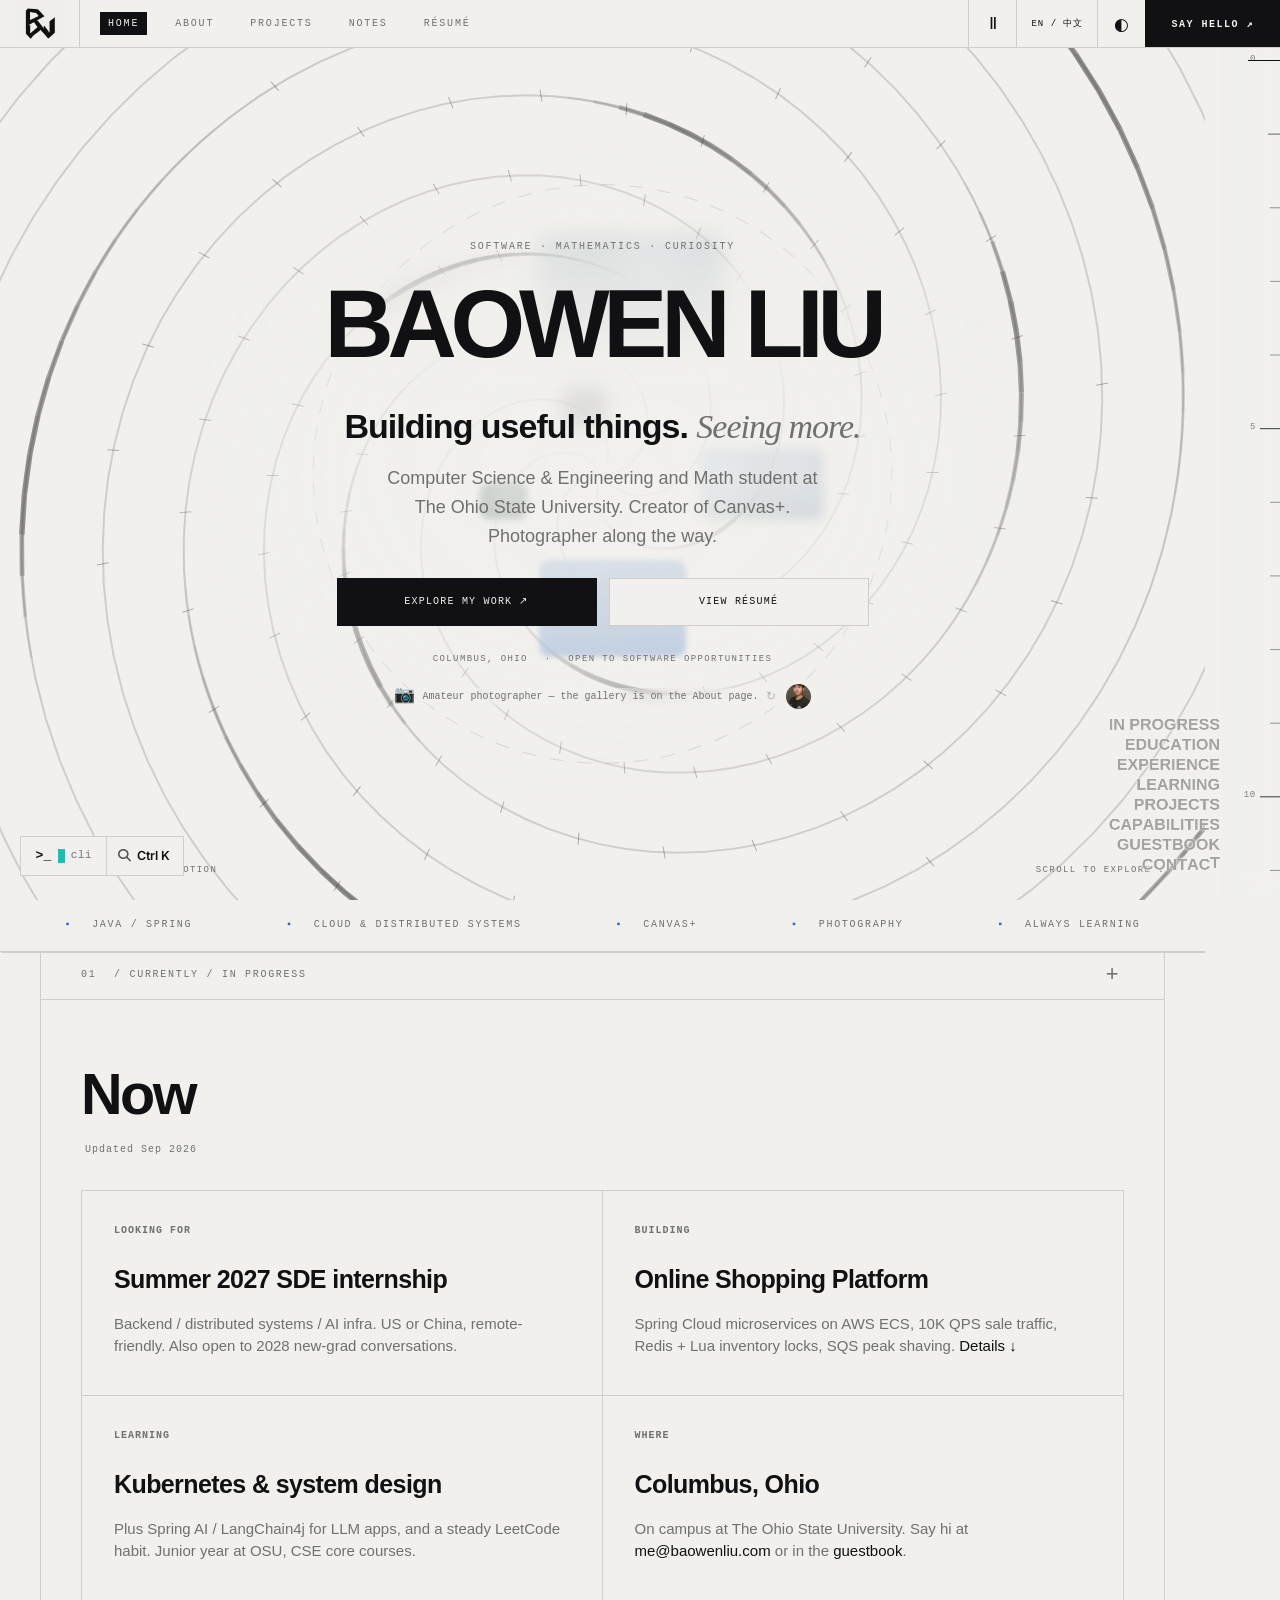
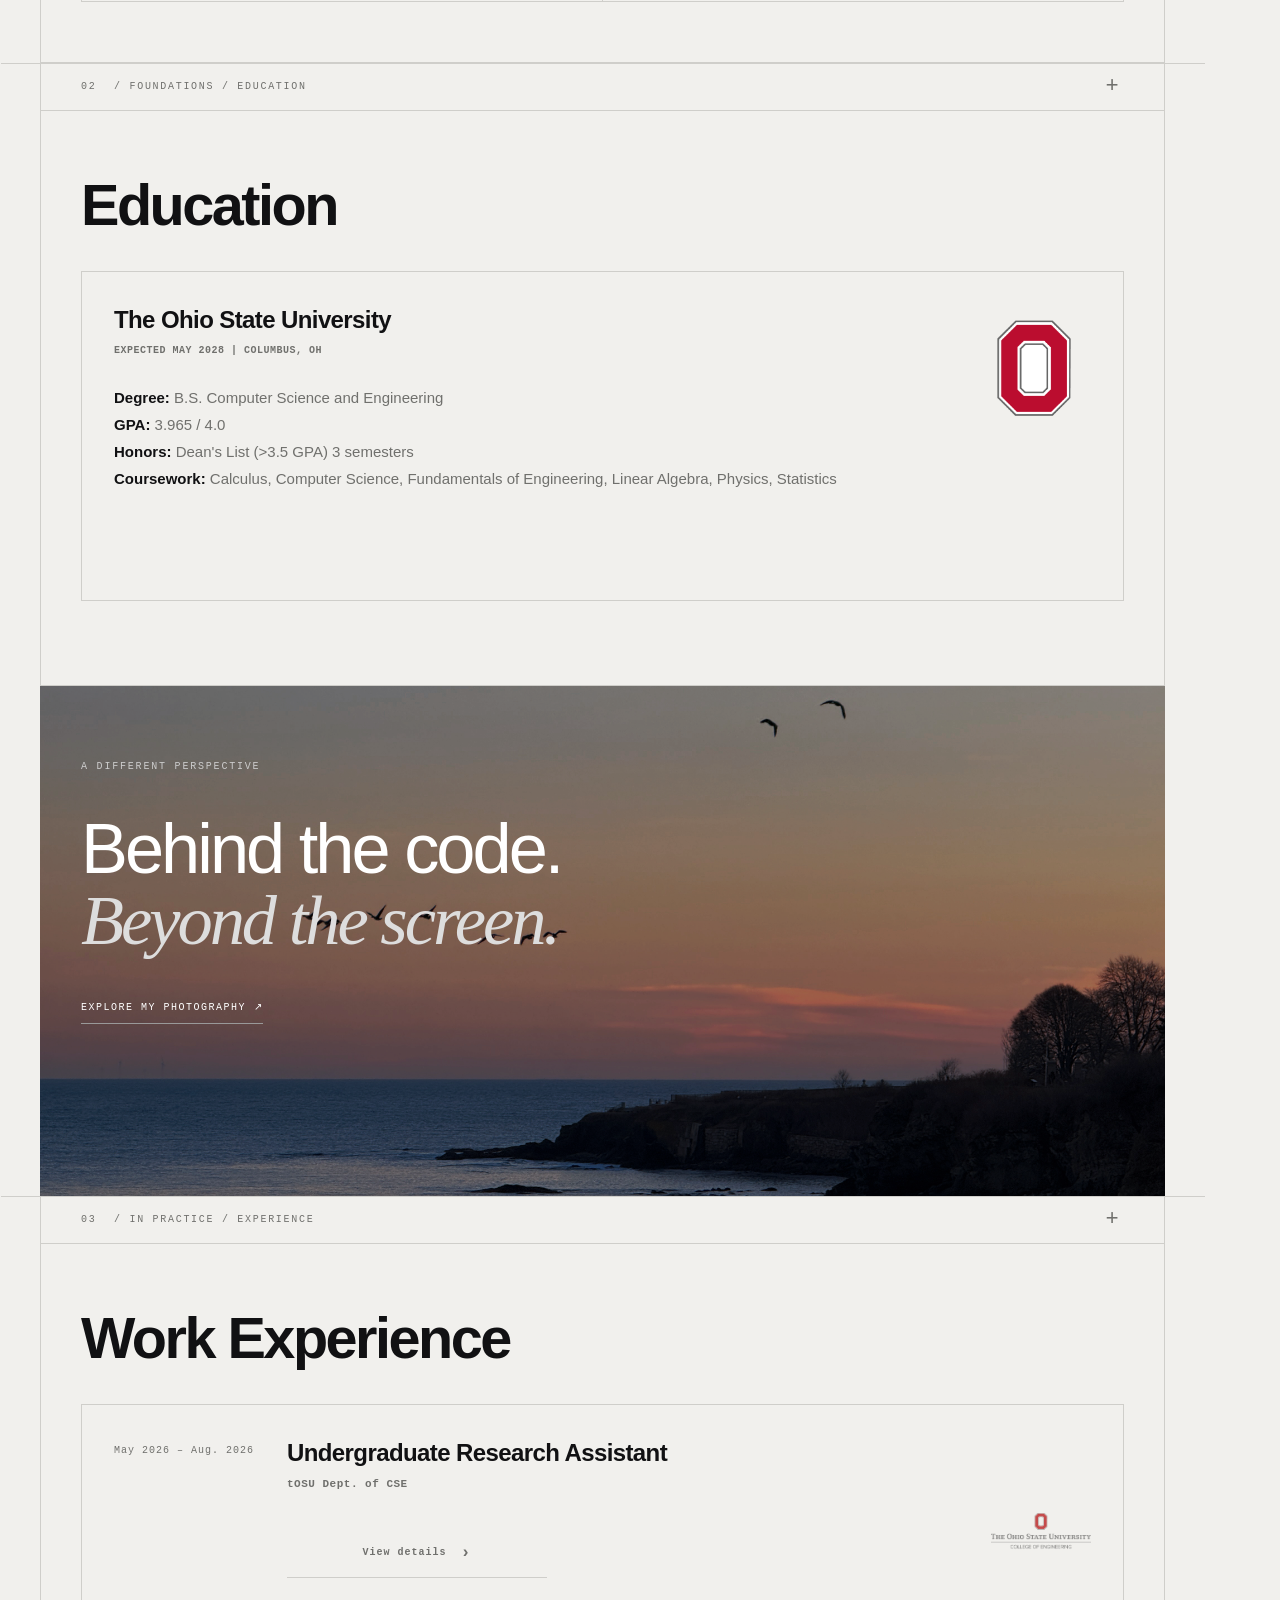
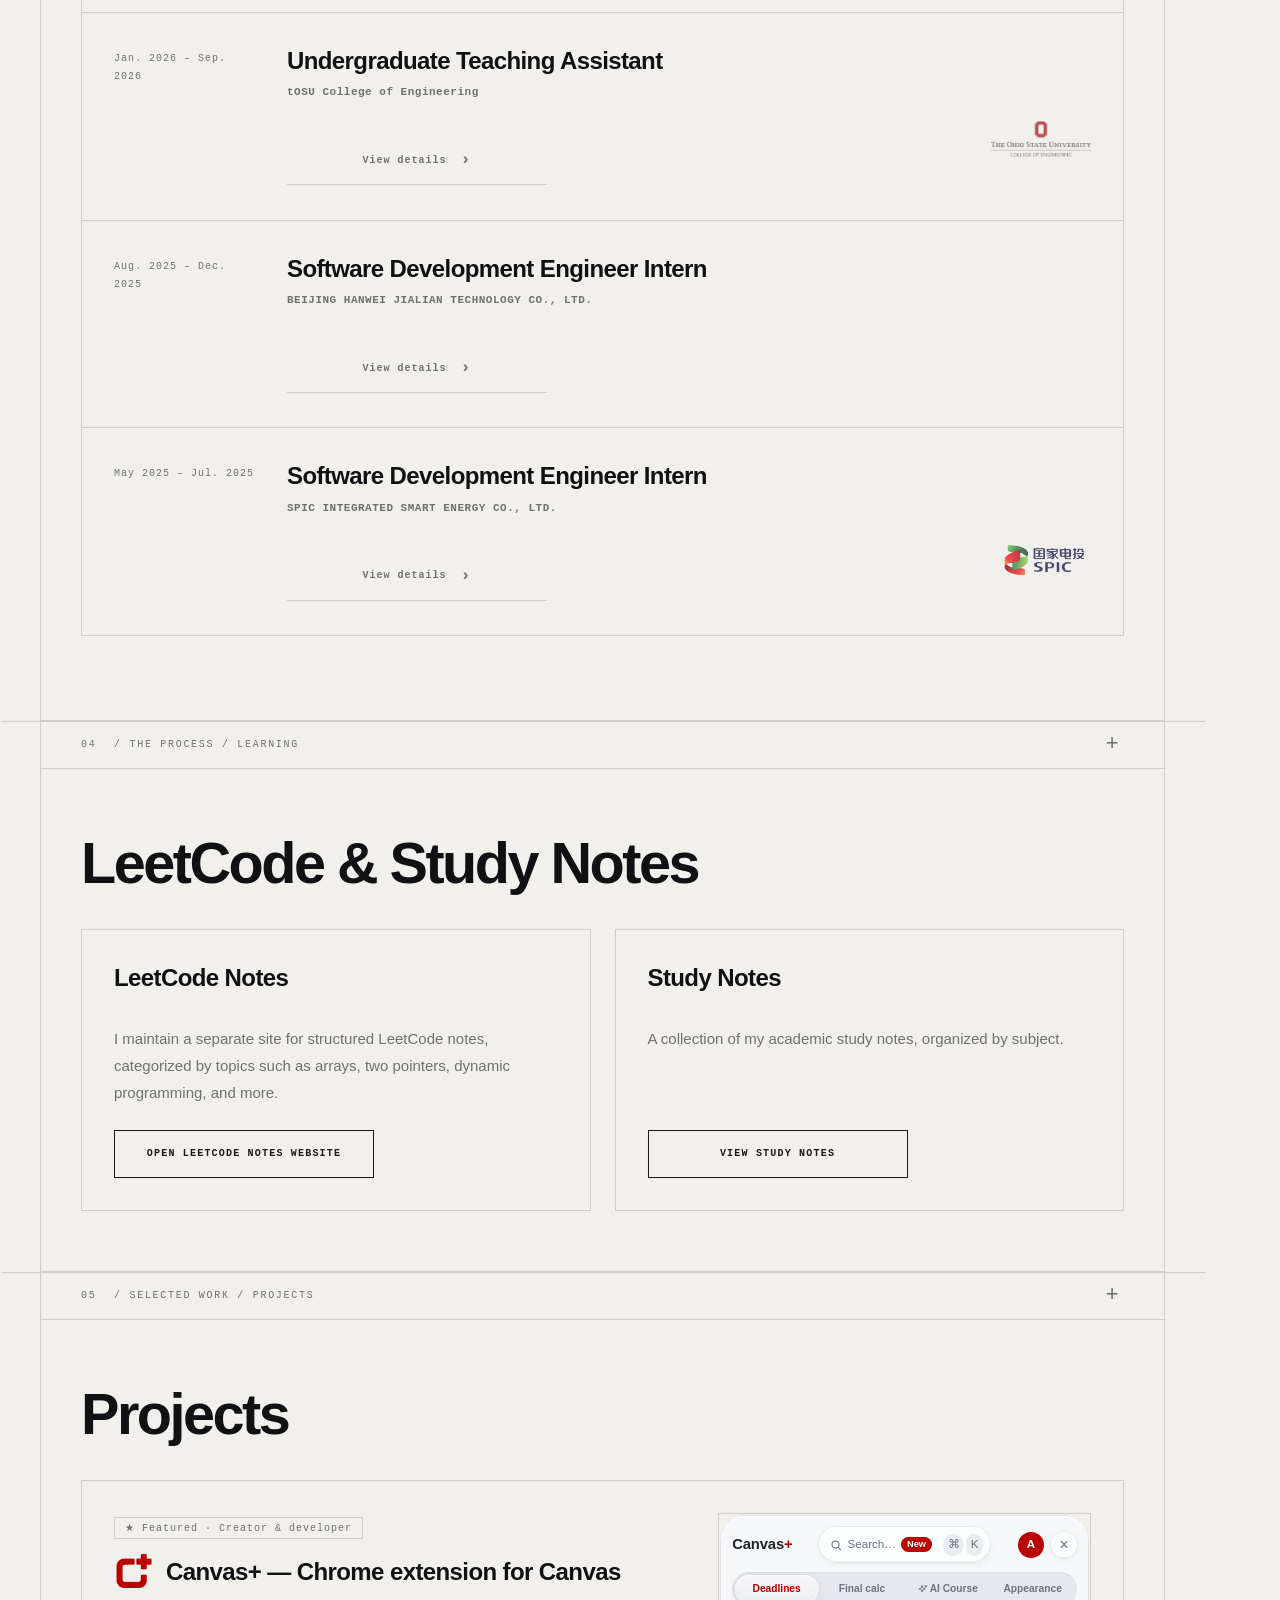
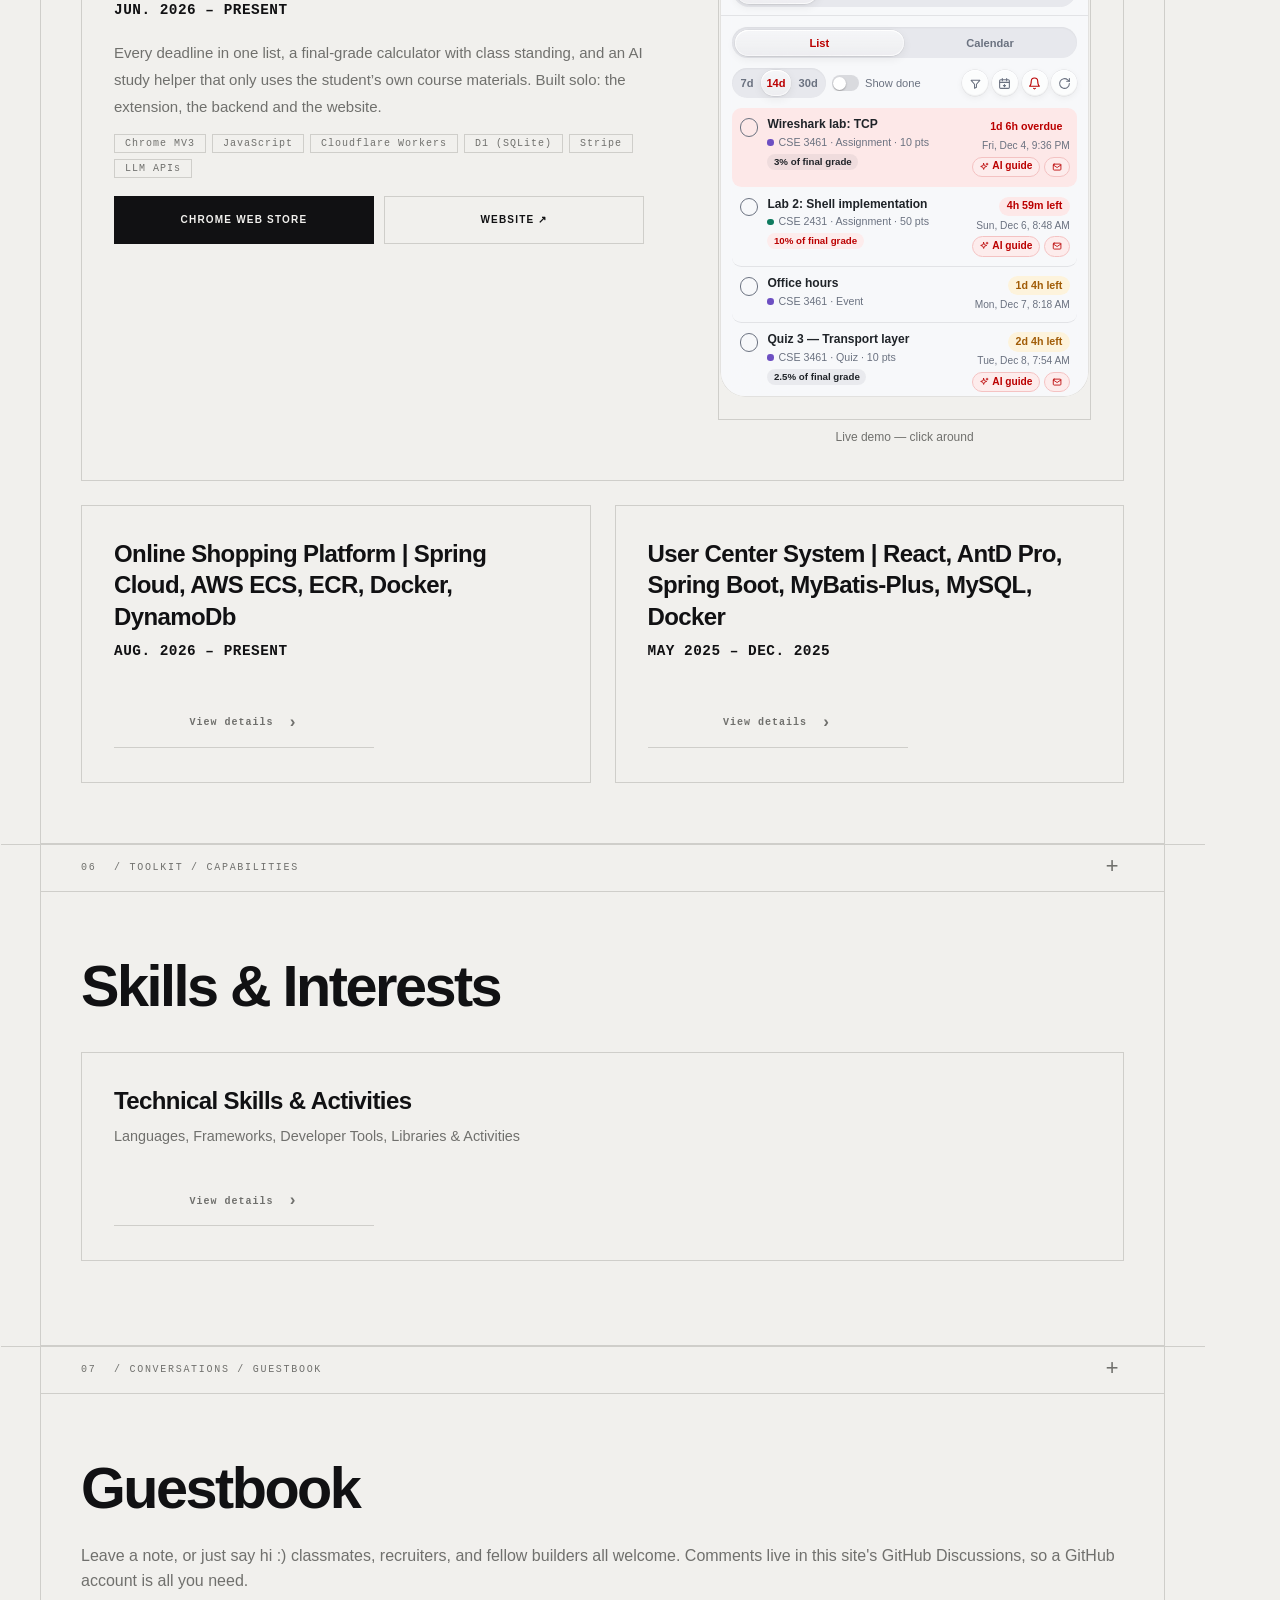
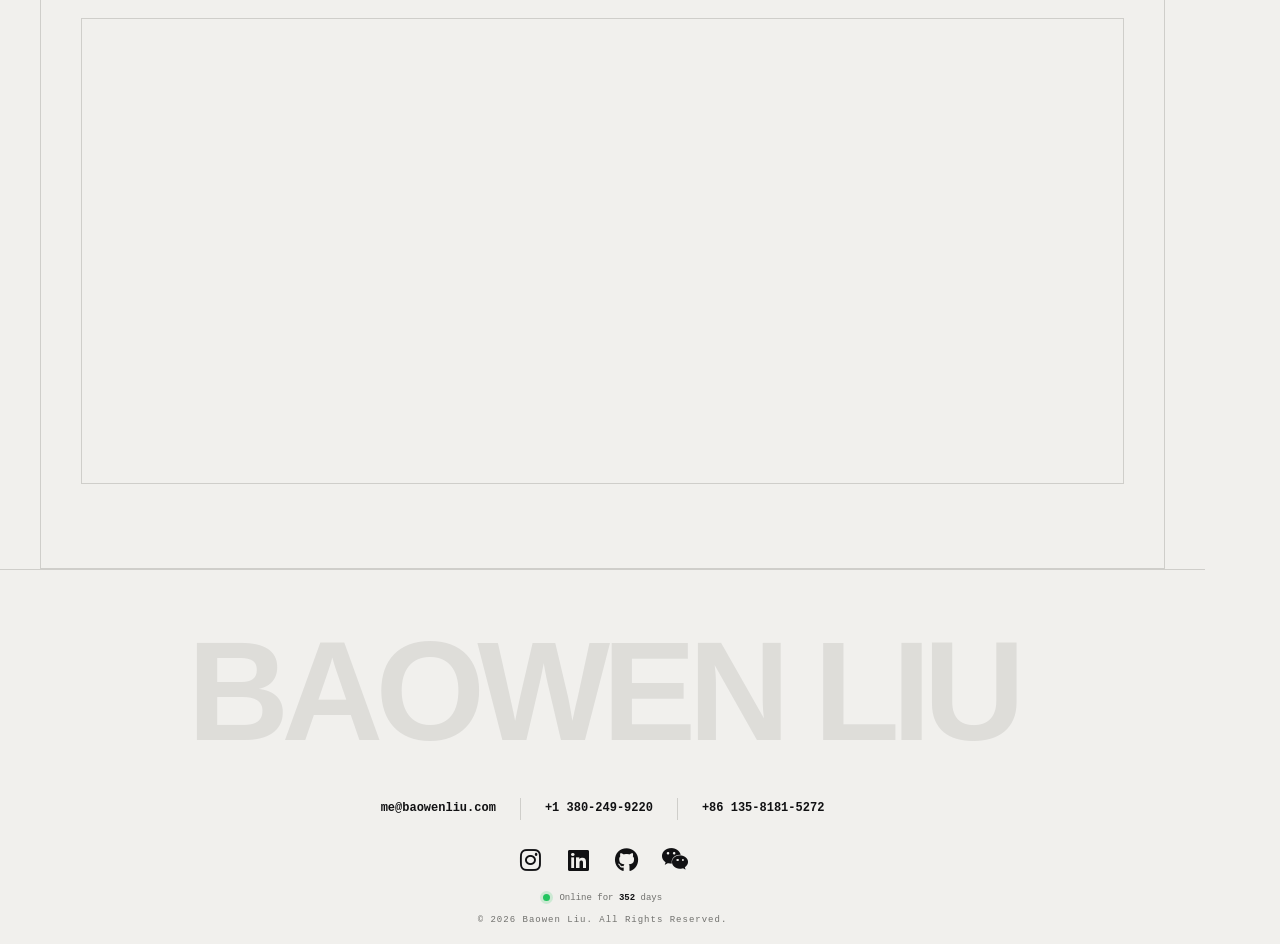
==== commit fb47137e: "Added lines" ====
--- a/index.html
+++ b/index.html
@@ -47,7 +47,7 @@
 
     <link rel="stylesheet" href="assets/css/index.css?v=20261012-clean">
 
-    <link rel="stylesheet" href="assets/css/site.css?v=20261012i">
+    <link rel="stylesheet" href="assets/css/site.css?v=20261012n">
     <link rel="stylesheet" href="assets/css/photo-wall.css?v=20261012l">
     <link rel="stylesheet" href="assets/css/name-intro.css?v=20261012m">
     <script src="assets/js/photo-previews.js?v=20261012l" defer></script>
--- a/assets/css/site.css
+++ b/assets/css/site.css
@@ -240,3 +240,16 @@
     .ac-simple-footer>span { display:none; }
   }
 }
+
+/* Full-width rules separate the numbered homepage chapters. */
+.ac-section-label::before {
+  content: "";
+  position: absolute;
+  top: -1px;
+  left: 50%;
+  width: calc(100vw - var(--ruler-rail) - 16px);
+  height: 1px;
+  transform: translateX(-50%);
+  background: var(--line);
+  pointer-events: none;
+}
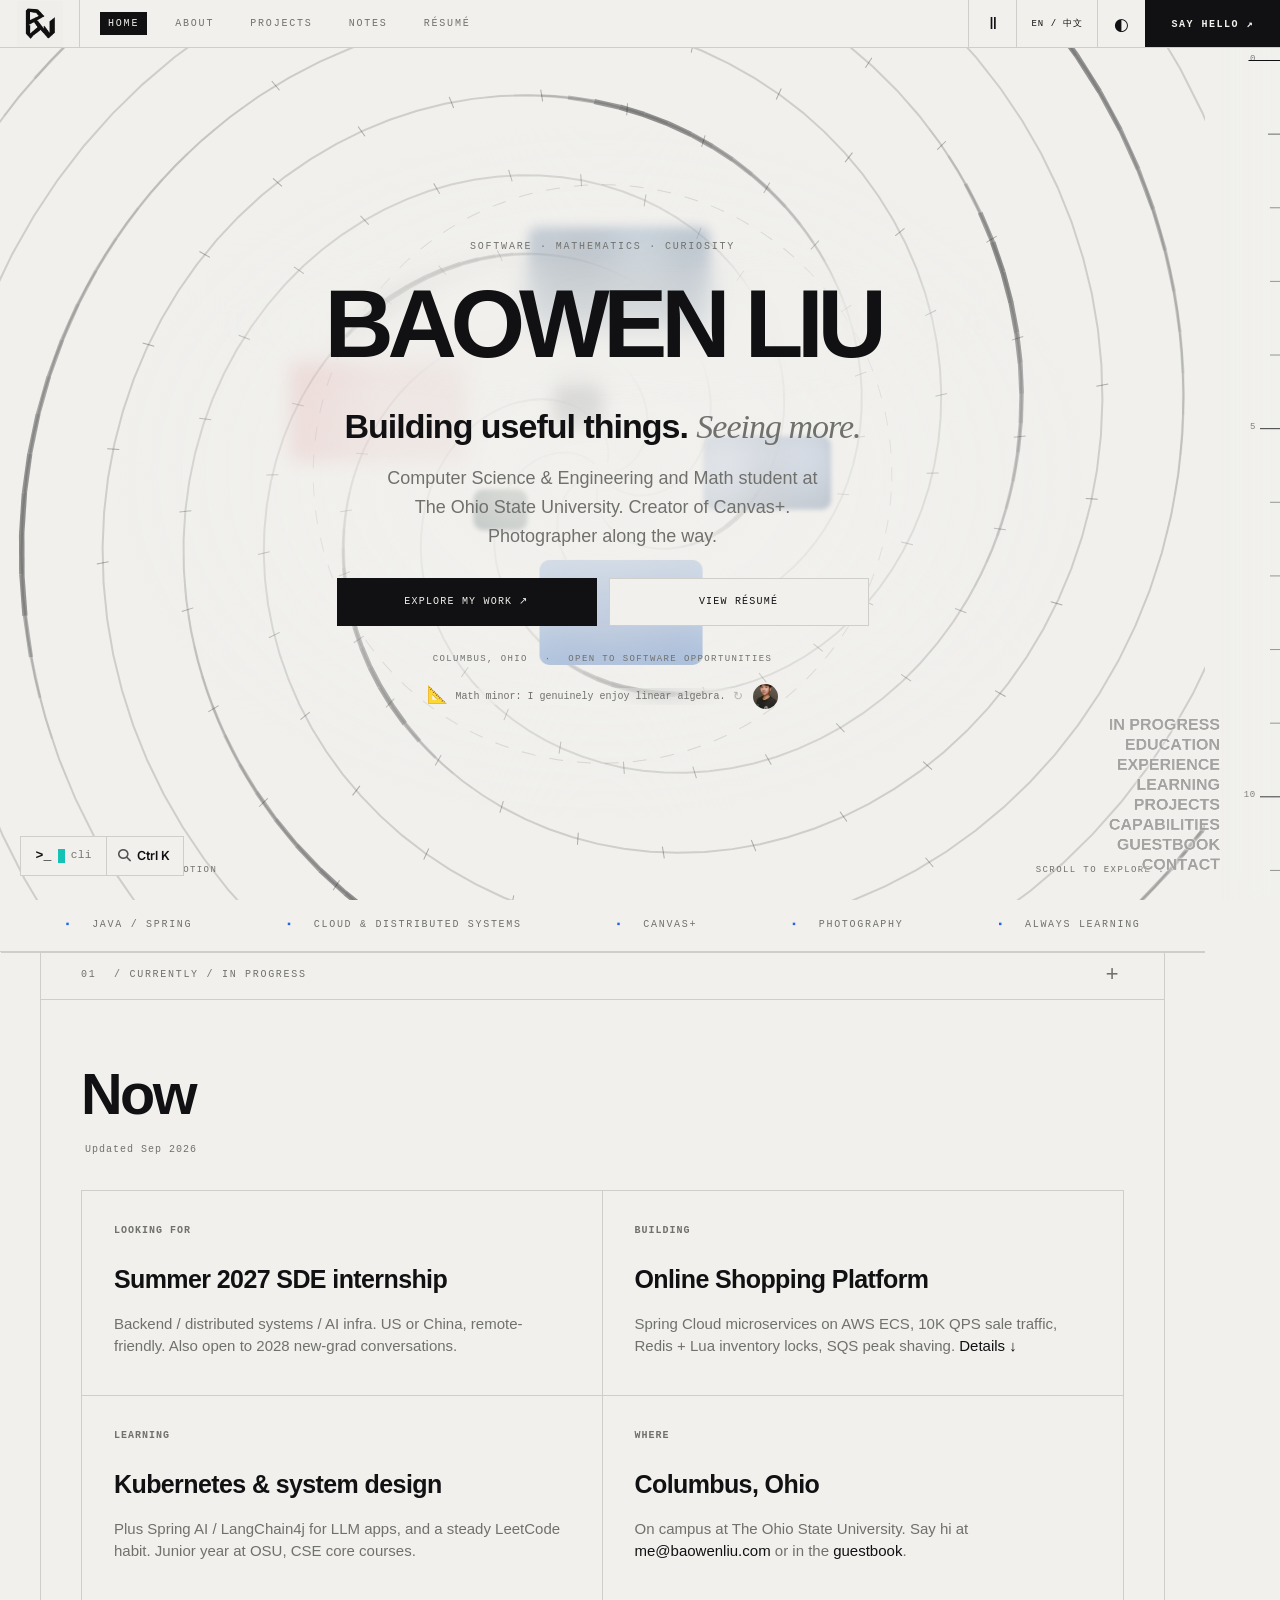
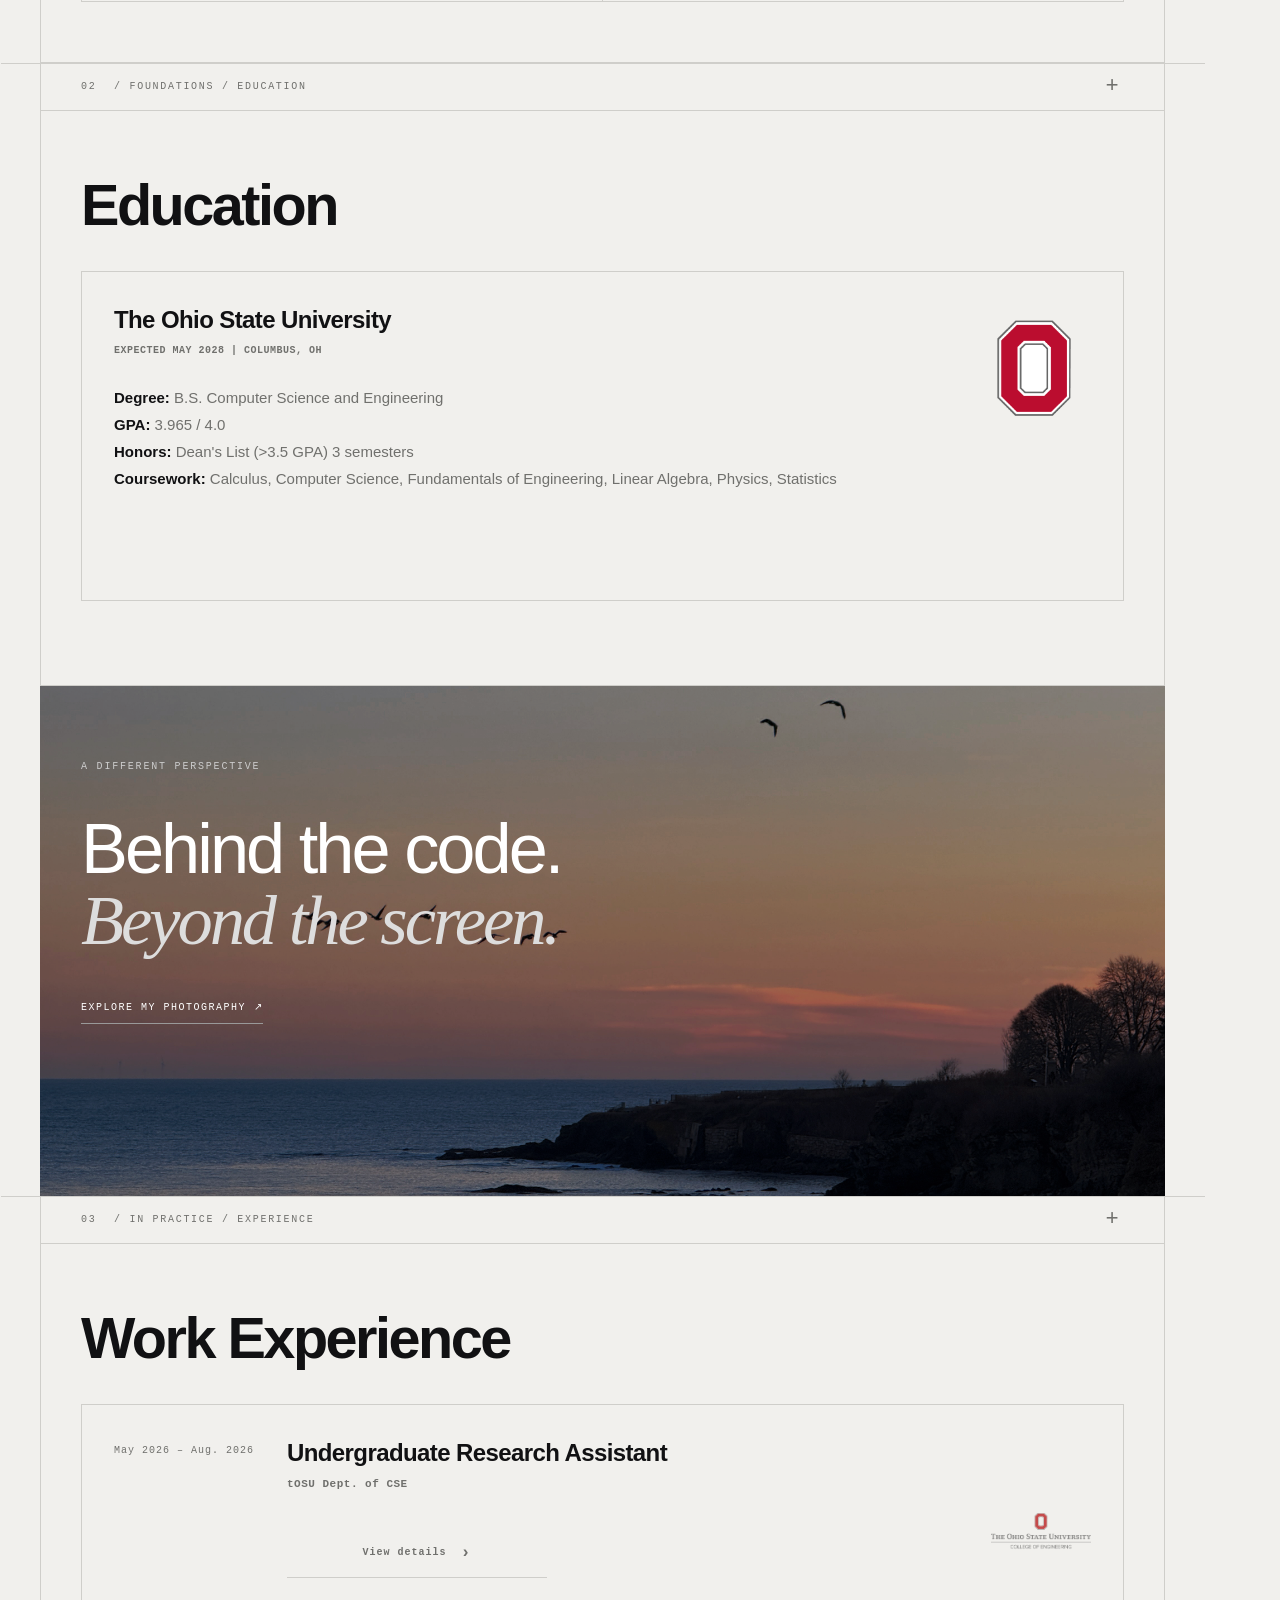
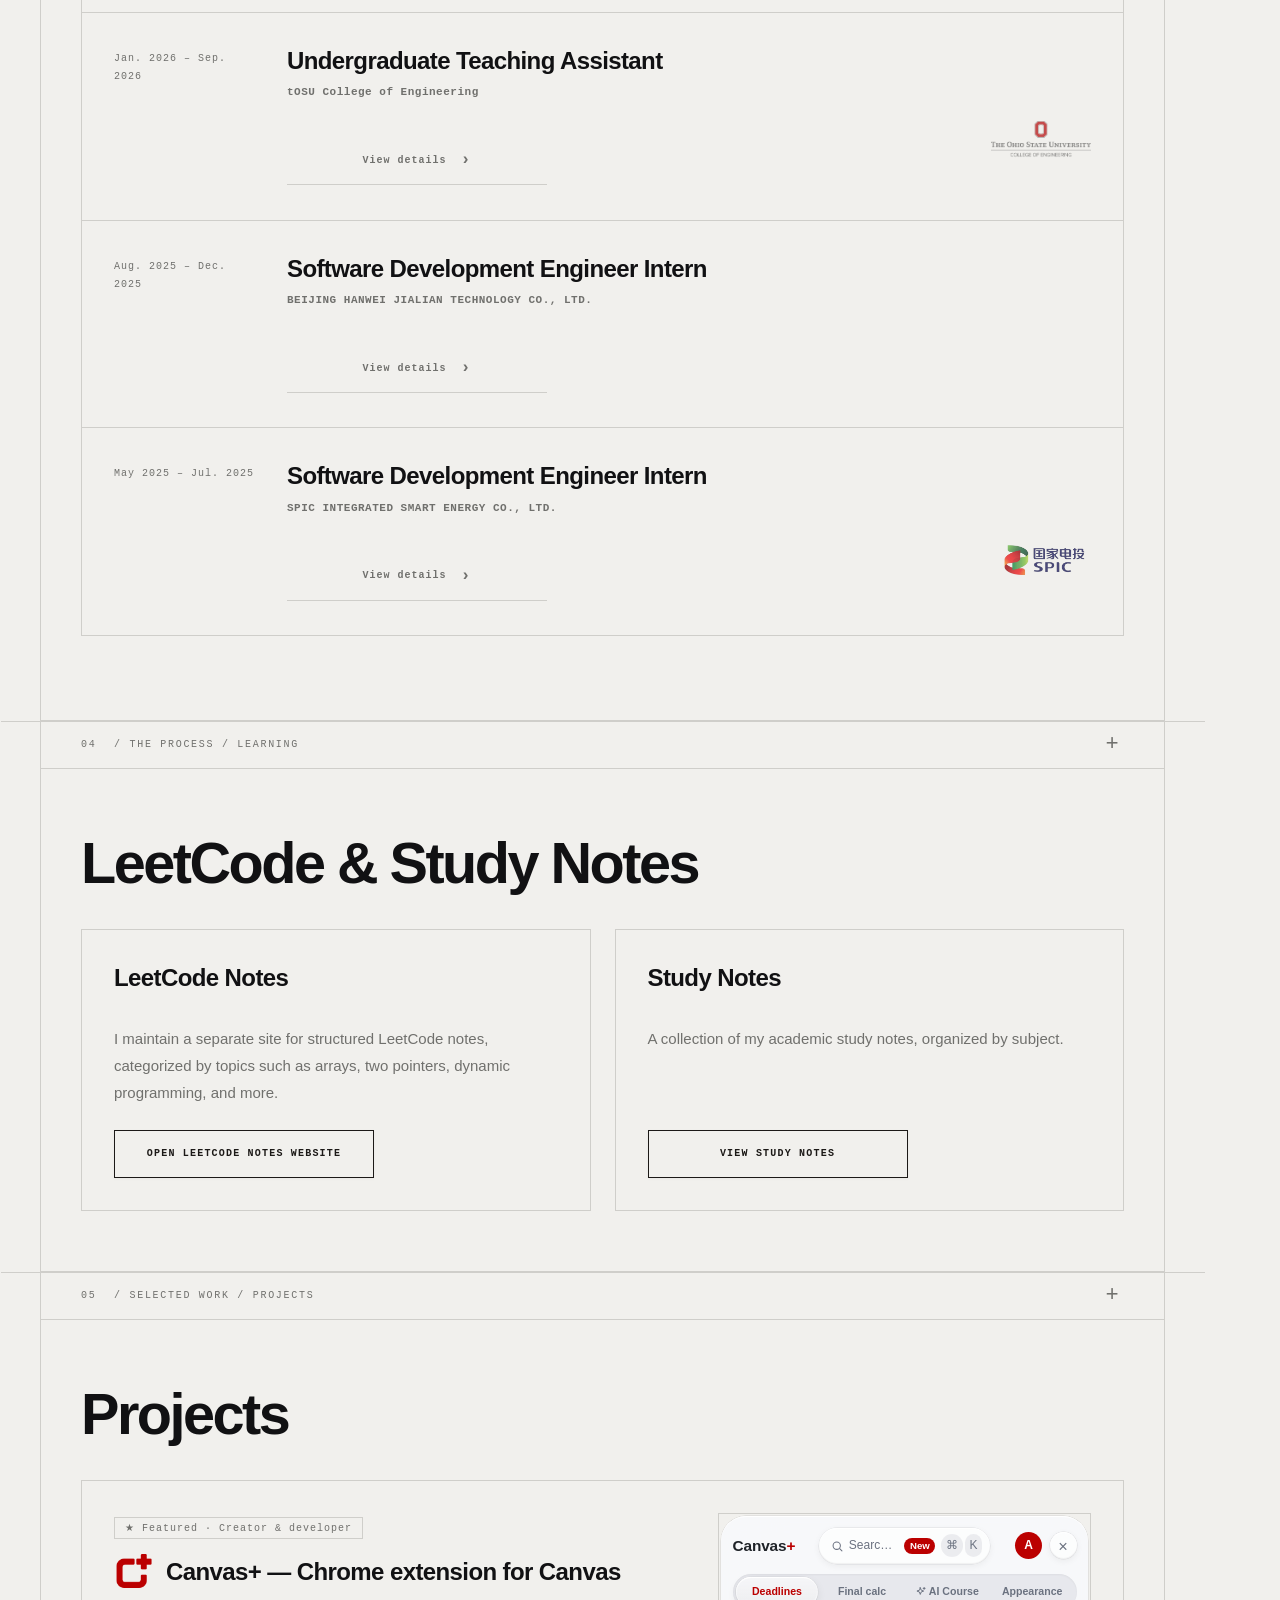
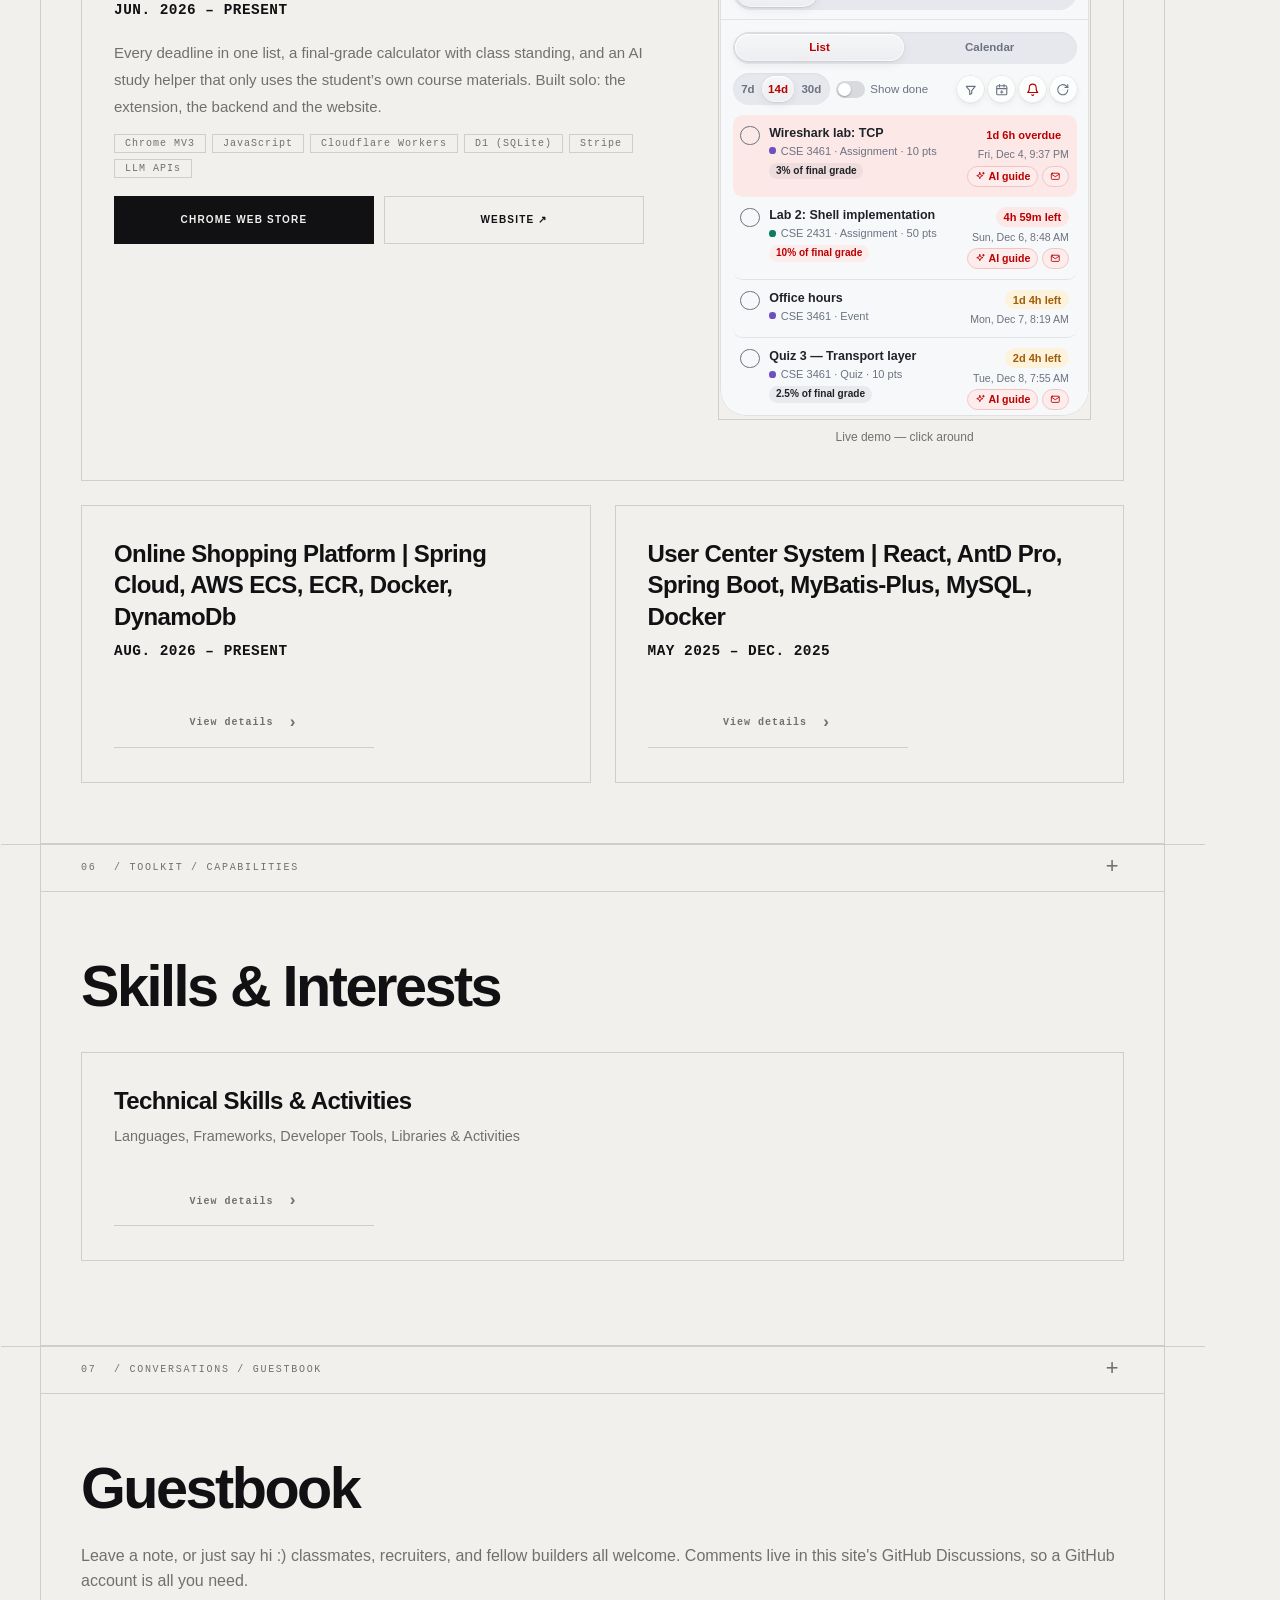
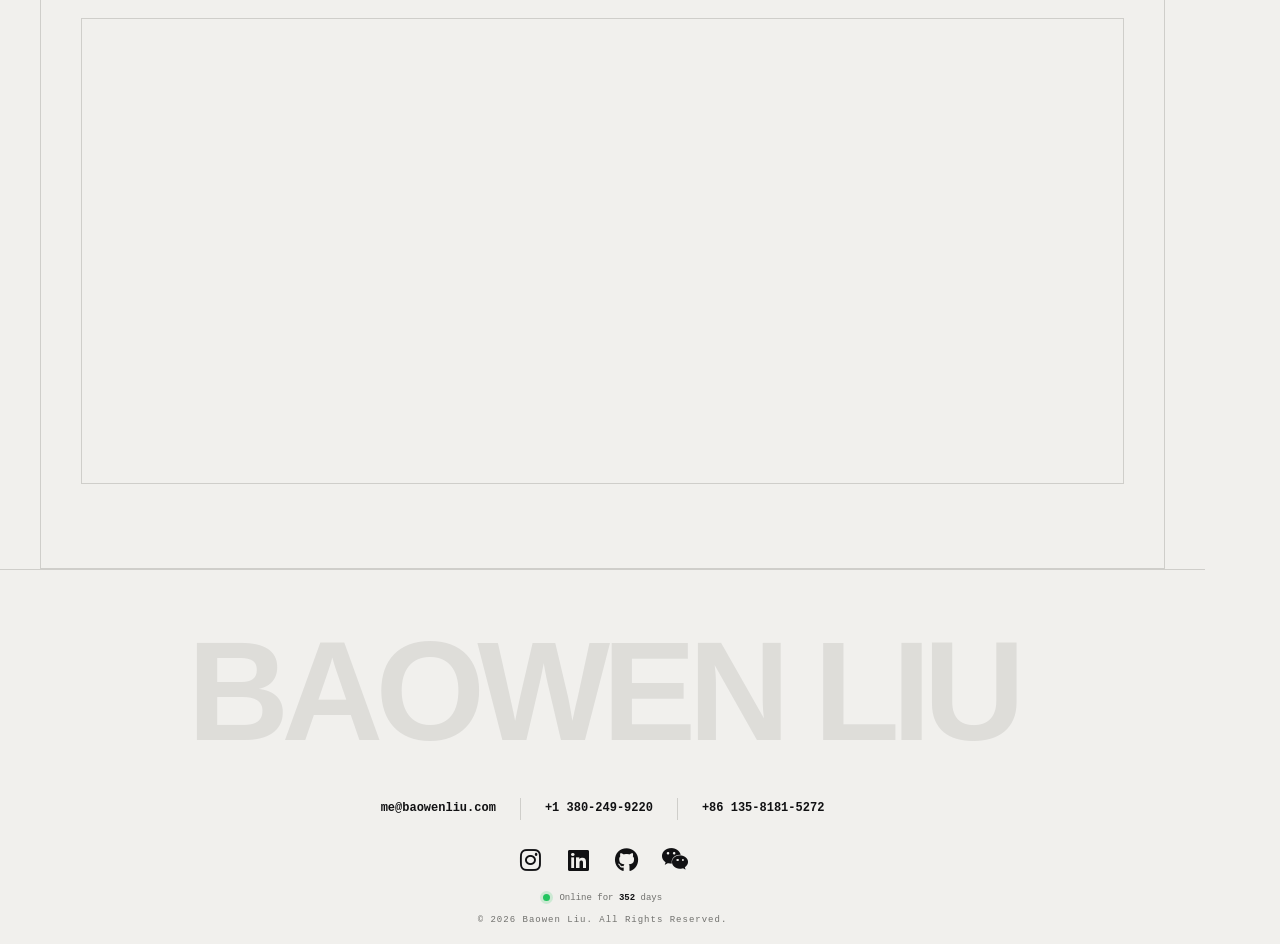
==== commit d26f7472: "Updated some files" ====
--- a/index.html
+++ b/index.html
@@ -52,8 +52,8 @@
     <link rel="stylesheet" href="assets/css/name-intro.css?v=20261012m">
     <script src="assets/js/photo-previews.js?v=20261012l" defer></script>
     <script src="assets/js/progressive-photos.js?v=20261012l" defer></script>
-    <script src="assets/js/scroll-instrument.js?v=20261012b" defer></script>
-    <script src="assets/js/site.js?v=20261012l" defer></script>
+    <script src="assets/js/scroll-instrument.js?v=20261012p" defer></script>
+    <script src="assets/js/site.js?v=20261012p" defer></script>
 <script src="assets/js/orbit-config.js?v=20261012l" defer></script><script src="assets/js/orbit-engine.js?v=20261012l" defer></script>
 </head>
 
--- a/assets/css/site.css
+++ b/assets/css/site.css
@@ -1,4 +1,4 @@
-/* Personal site / ArtCraft-inspired editorial system. Screen rules intentionally
+/* Personal site / editorial layout. Screen rules intentionally
    leave the résumé's existing one-page print layout intact. */
 @media screen {
 :root{--paper:#f1f0ed;--ink:#111113;--muted:#70706d;--line:#cfceca;--accent:#2563eb;--scrim:241,240,237;--bg:var(--paper);--bg-body:var(--paper);--bg-page:var(--paper);--bg-card:var(--paper);--bg-header:#e9e8e4;--surface-card:var(--paper);--text-main:var(--ink);--text-primary:var(--ink);--text-sub:var(--muted);--text-secondary:var(--muted);--border:var(--line);--primary:var(--ink);--shadow:none;--glass-surface:var(--paper);--glass-border:var(--line);--accent-blue:var(--ink);--timeline-accent:var(--ink);--tl-accent:var(--ink);color-scheme:light}
@@ -47,7 +47,7 @@
 .ac-hero h2{display:block!important;text-align:center!important}.music-cover-wrapper{width:100%!important;height:300px!important;aspect-ratio:16/10!important;overflow:hidden}.music-cover{width:100%!important;height:100%!important;object-fit:cover!important}
 @media(max-width:700px){.ac-hero h2 em{display:block;margin-top:4px}.music-cover-wrapper{height:240px!important}}
 }
-/* Shared alignment and observed ArtCraft instrument geometry. */
+/* Shared alignment and scroll instrument geometry. */
 @media screen{
 :root{--ac-grid:1280px;--ac-gutter:40px;--ruler-rail:60px}
 html body{padding-right:var(--ruler-rail)!important}
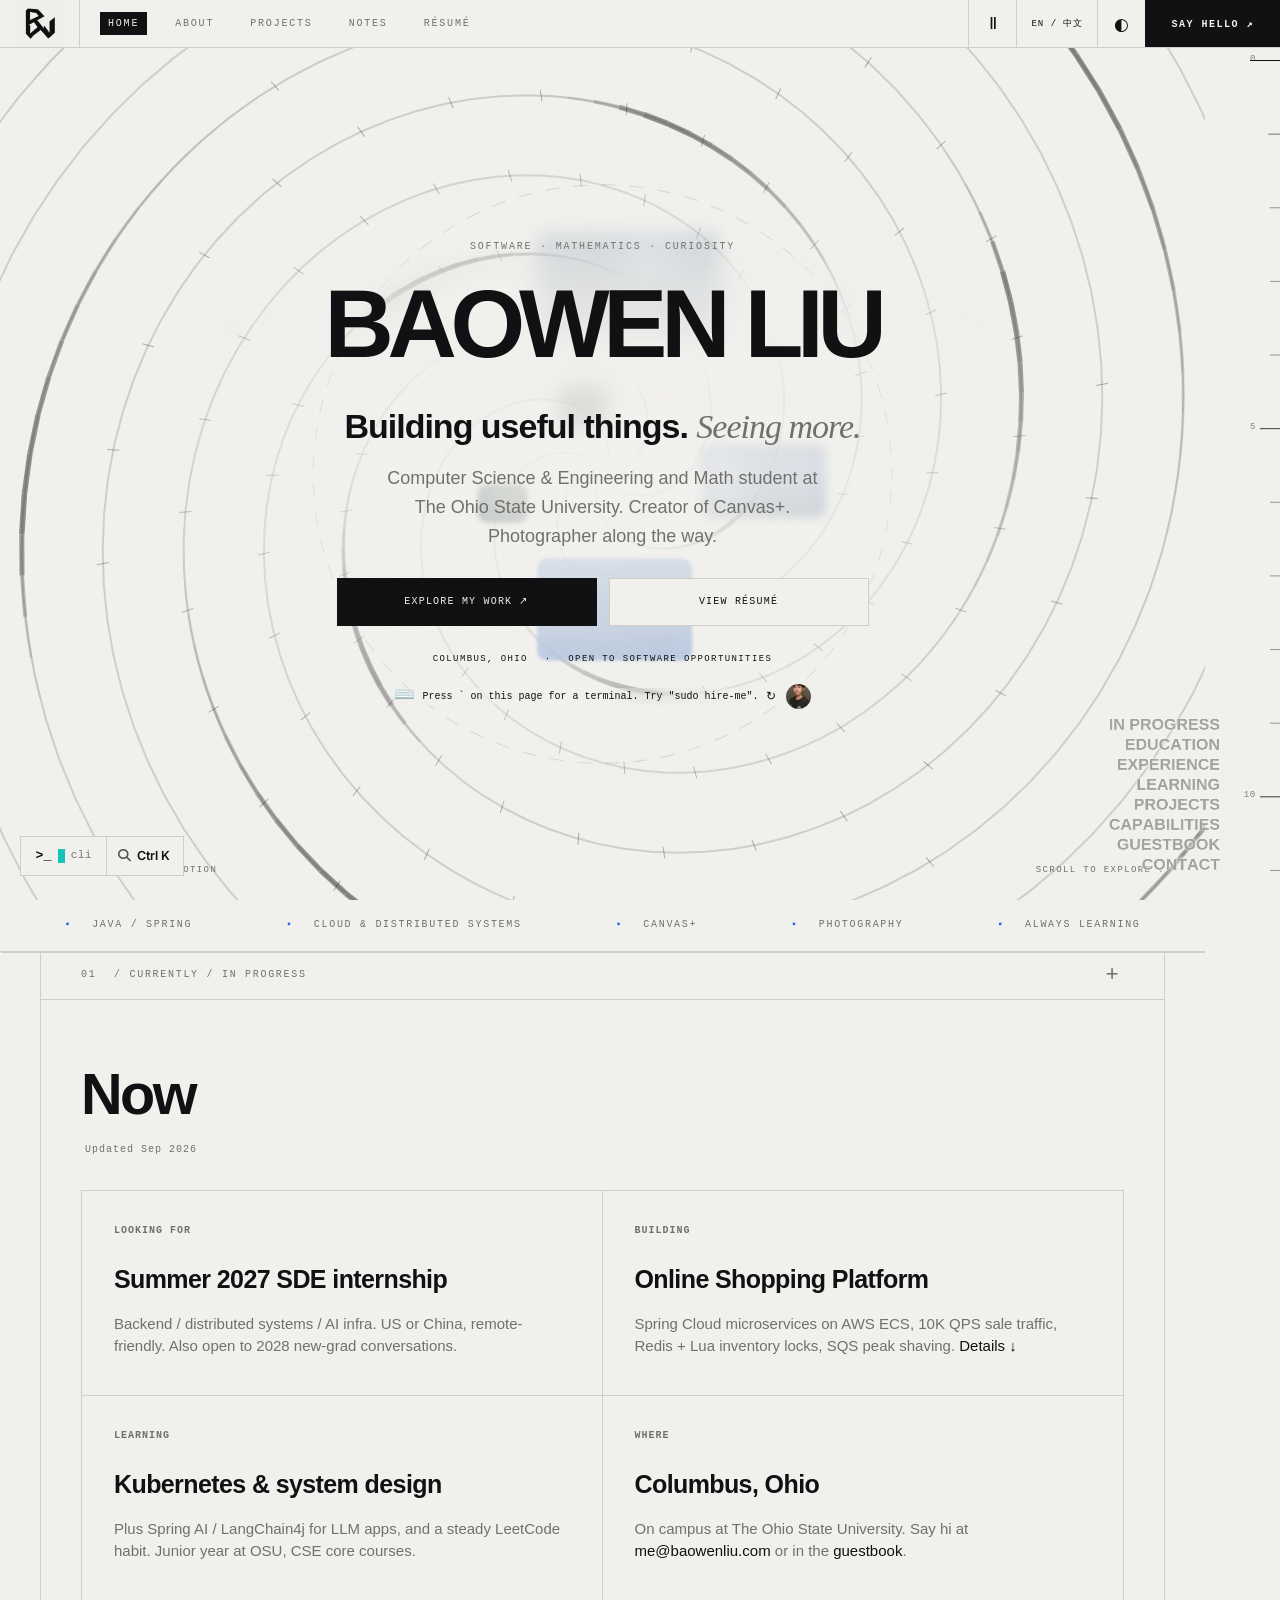
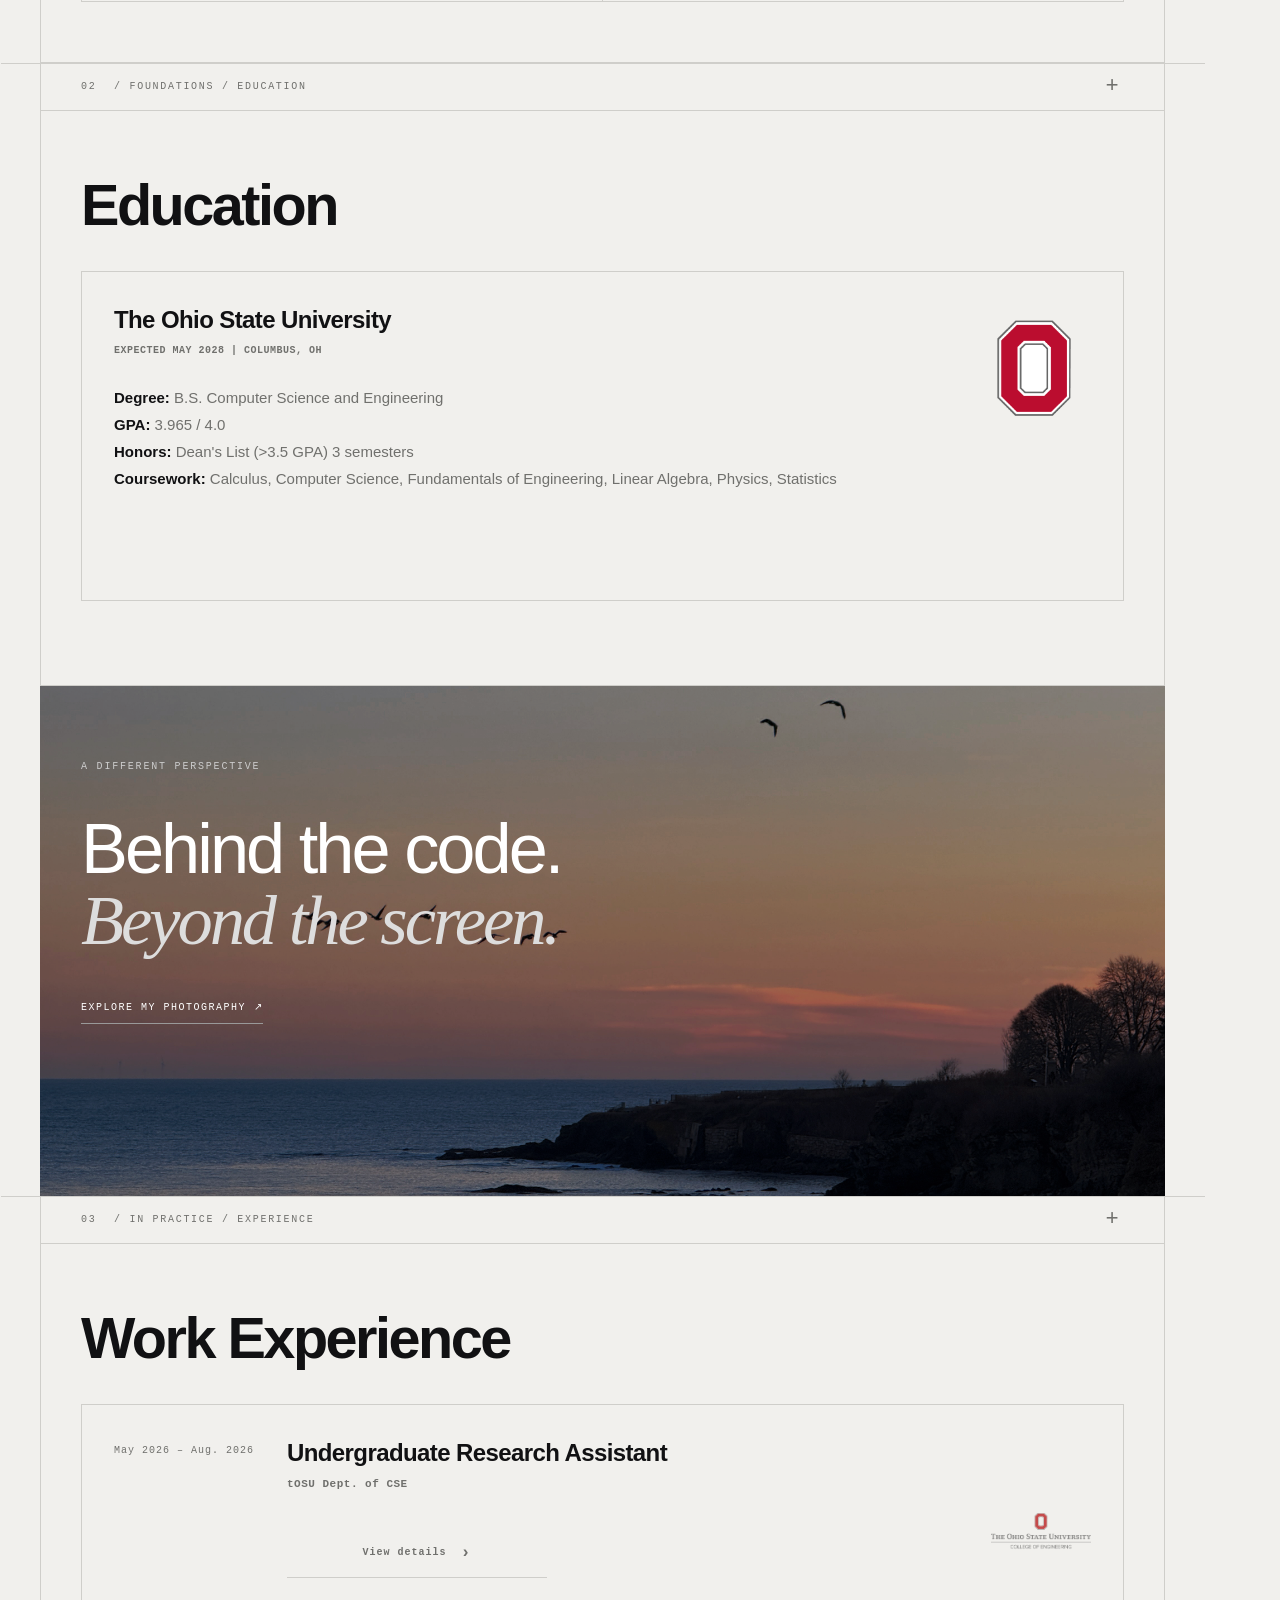
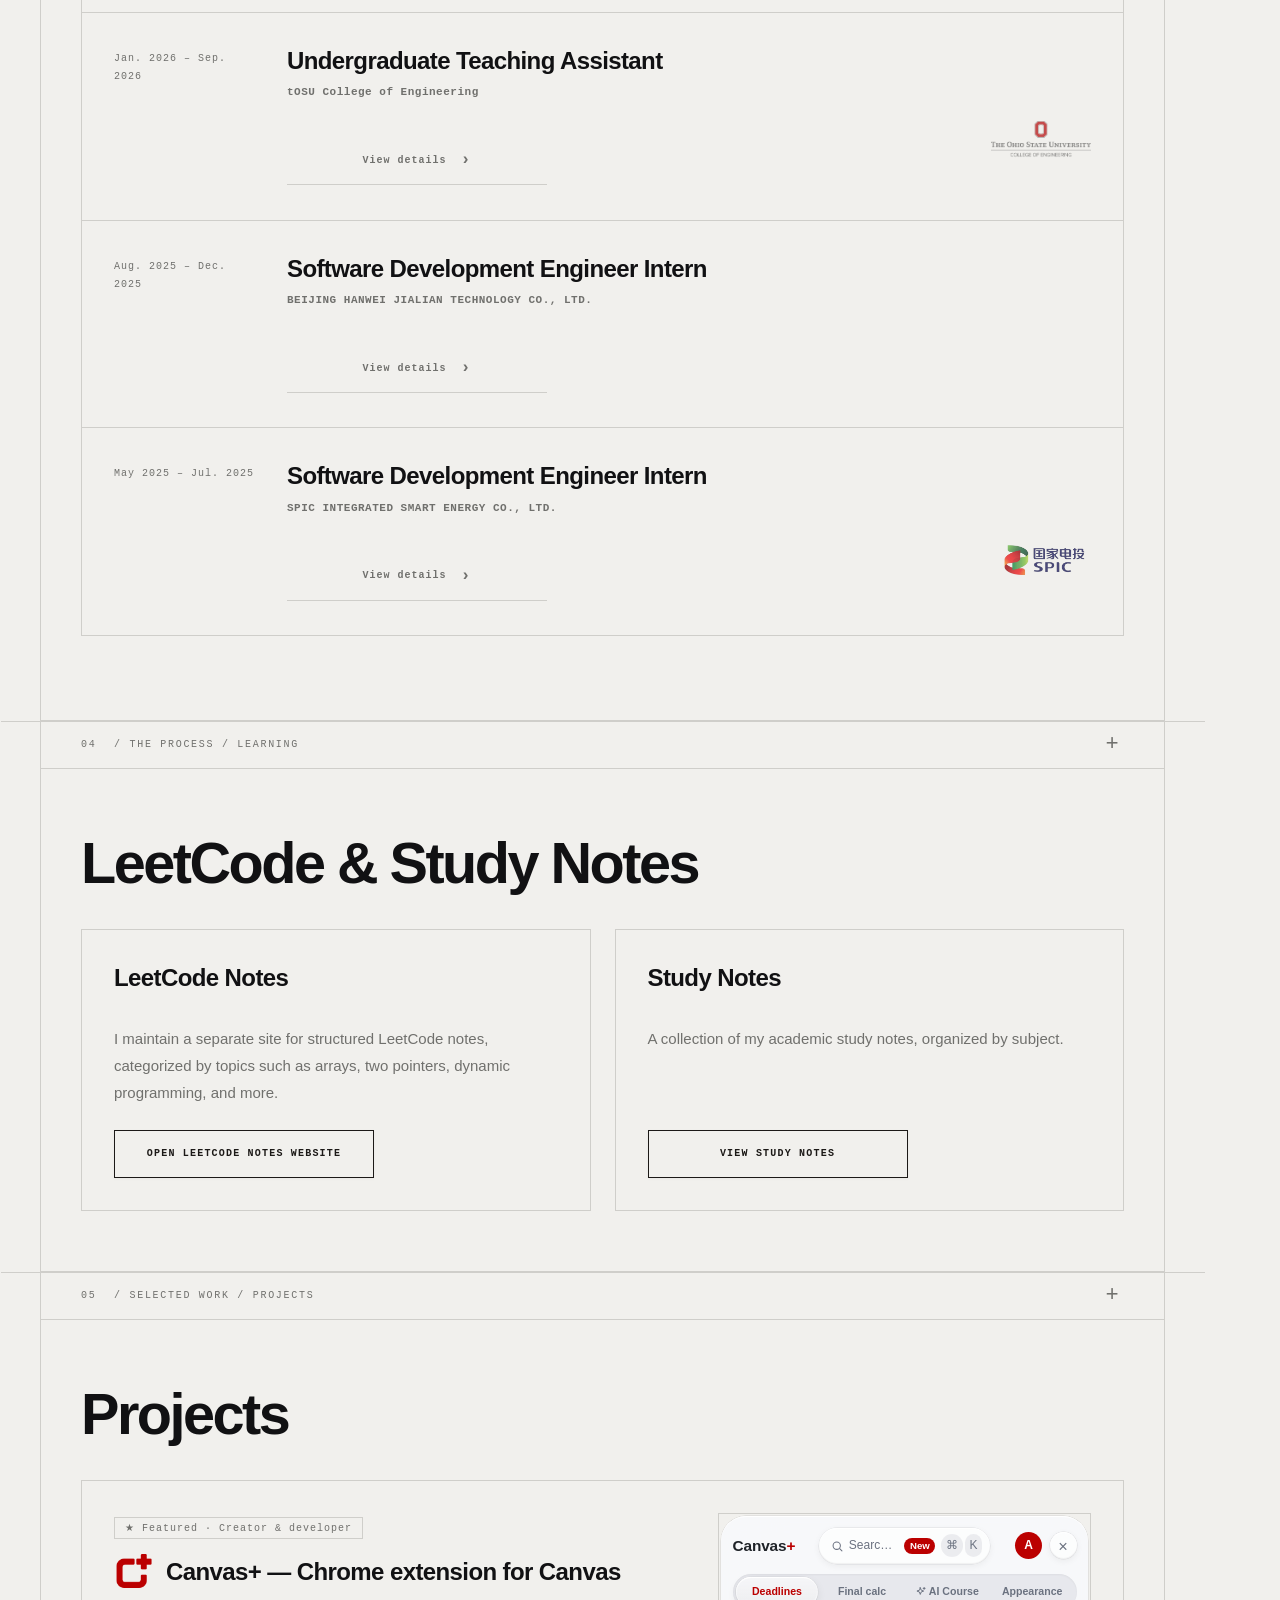
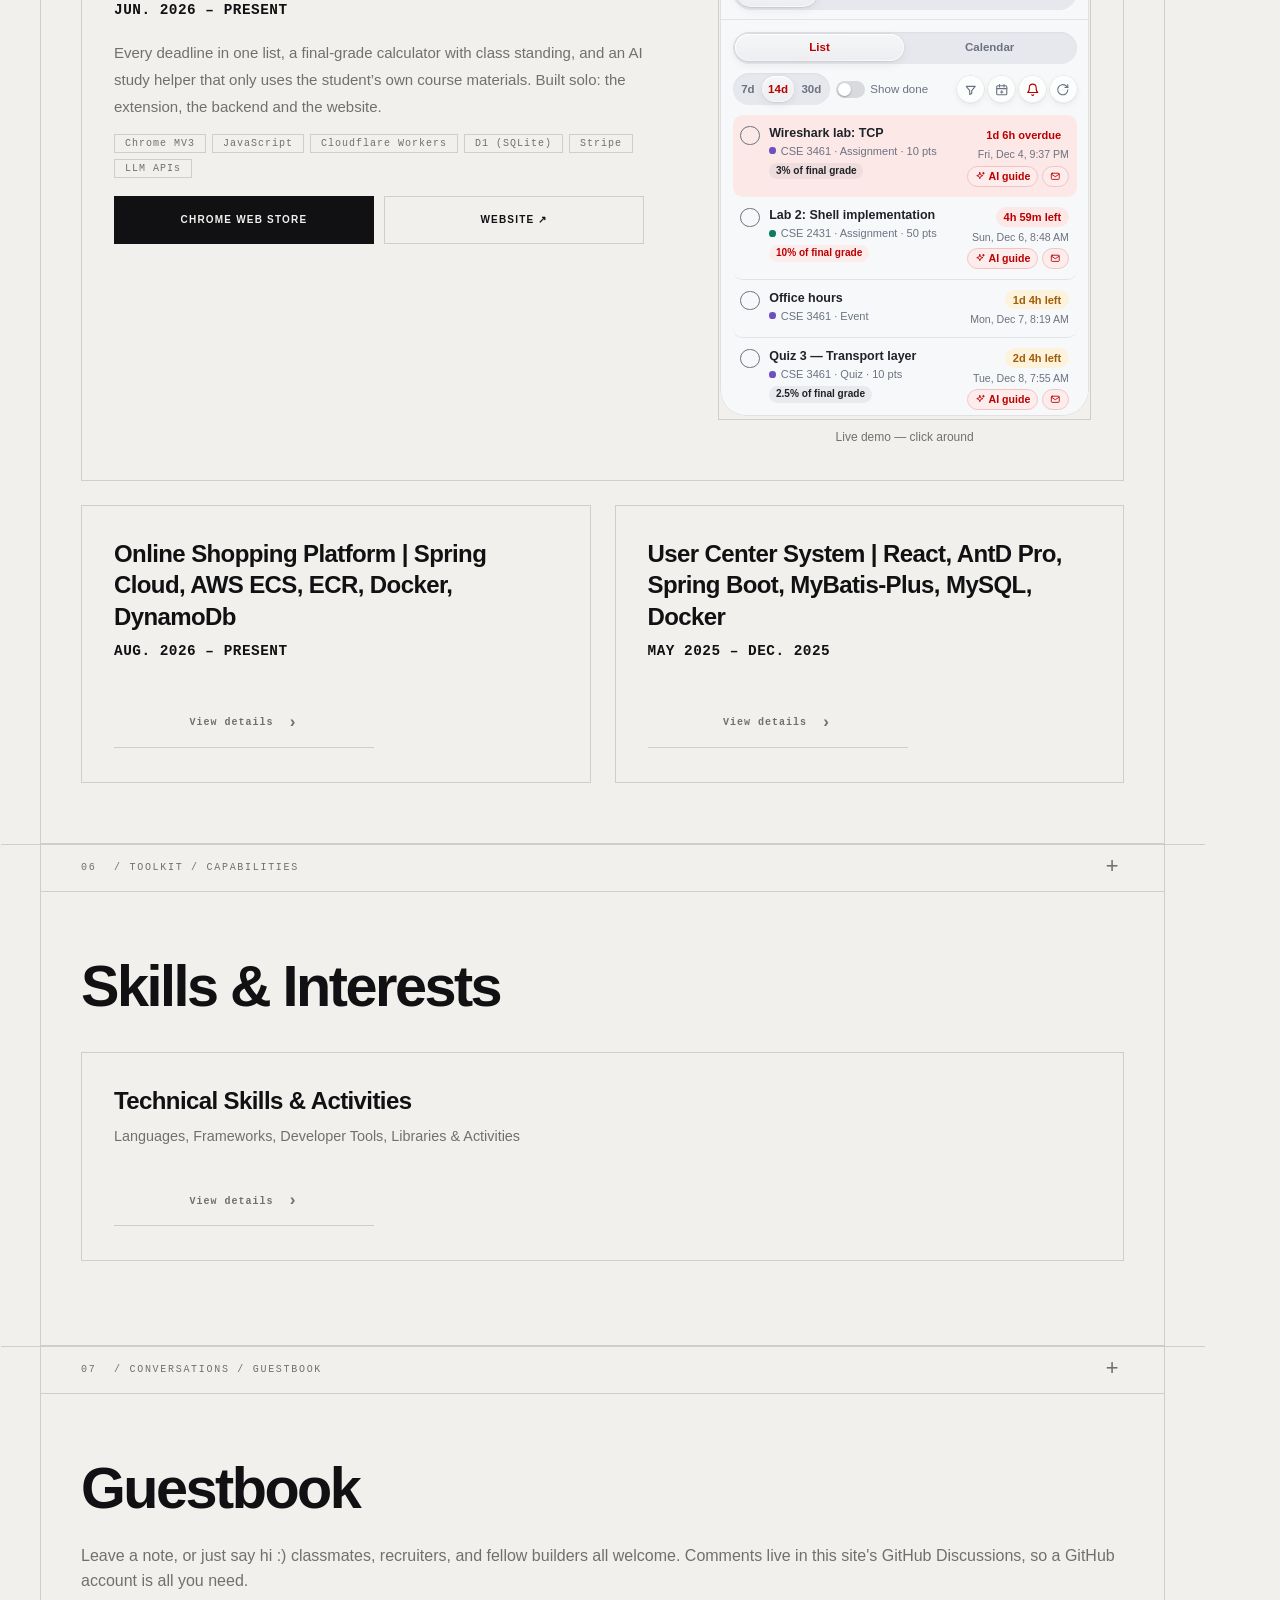
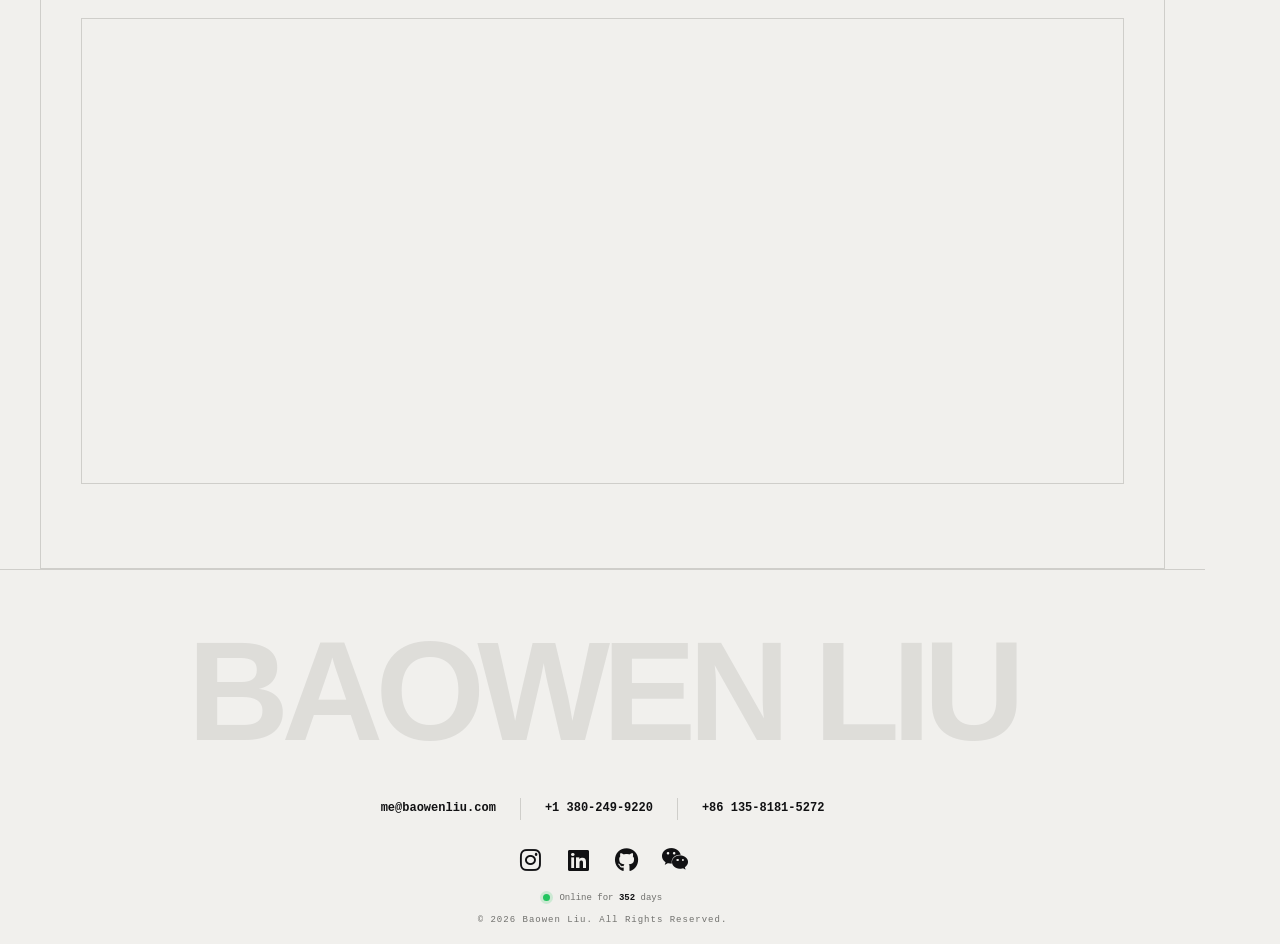
==== commit 726f05b2: "Improve text contrast and fix scrolling" ====
--- a/index.html
+++ b/index.html
@@ -47,12 +47,12 @@
 
     <link rel="stylesheet" href="assets/css/index.css?v=20261012-clean">
 
-    <link rel="stylesheet" href="assets/css/site.css?v=20261012n">
+    <link rel="stylesheet" href="assets/css/site.css?v=20261014a">
     <link rel="stylesheet" href="assets/css/photo-wall.css?v=20261012l">
     <link rel="stylesheet" href="assets/css/name-intro.css?v=20261012m">
     <script src="assets/js/photo-previews.js?v=20261012l" defer></script>
     <script src="assets/js/progressive-photos.js?v=20261012l" defer></script>
-    <script src="assets/js/scroll-instrument.js?v=20261012p" defer></script>
+    <script src="assets/js/scroll-instrument.js?v=20261014b" defer></script>
     <script src="assets/js/site.js?v=20261012p" defer></script>
 <script src="assets/js/orbit-config.js?v=20261012l" defer></script><script src="assets/js/orbit-engine.js?v=20261012l" defer></script>
 </head>
--- a/assets/css/site.css
+++ b/assets/css/site.css
@@ -253,3 +253,12 @@
   background: var(--line);
   pointer-events: none;
 }
+
+/* Keep the small homepage captions legible in both themes. */
+.ac-hero .proof,
+.ac-hero .fun-fact {
+  color: var(--ink) !important;
+}
+.ac-hero .fun-fact .fun-fact-next {
+  opacity: 1;
+}
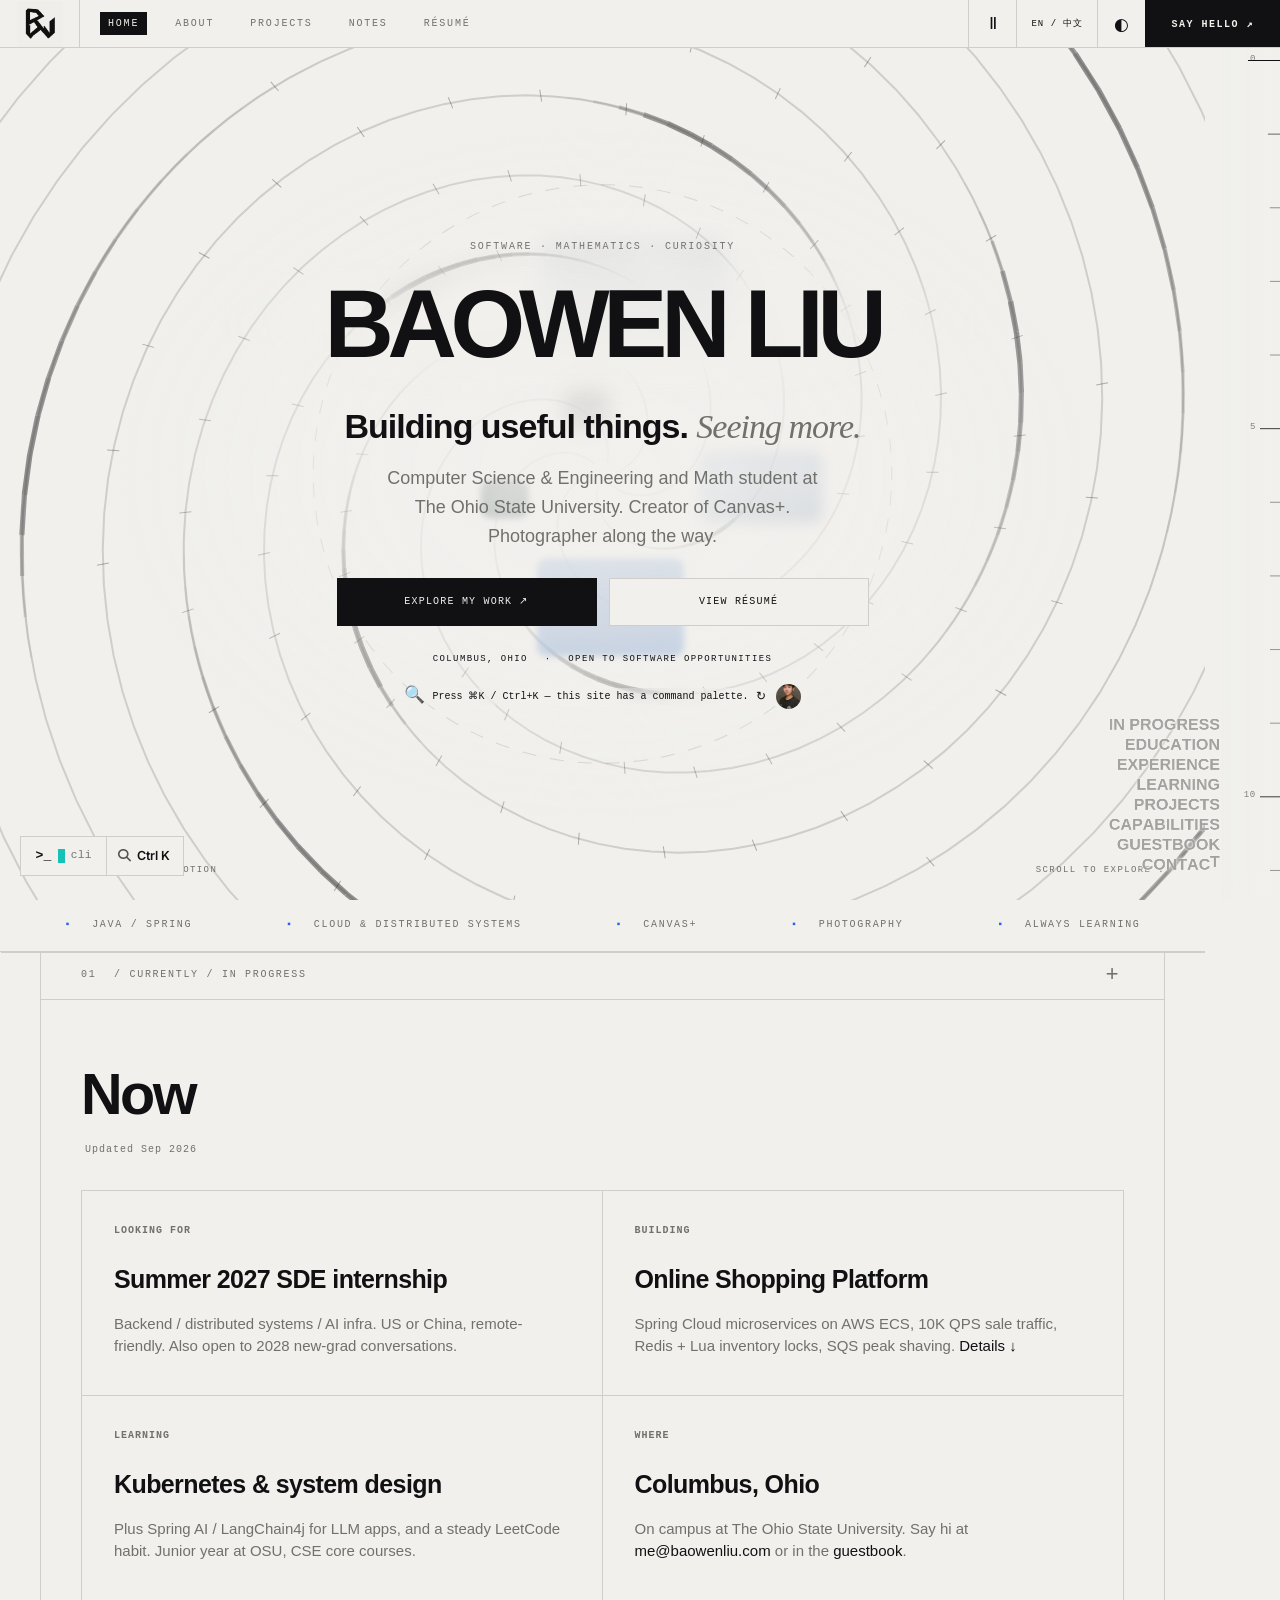
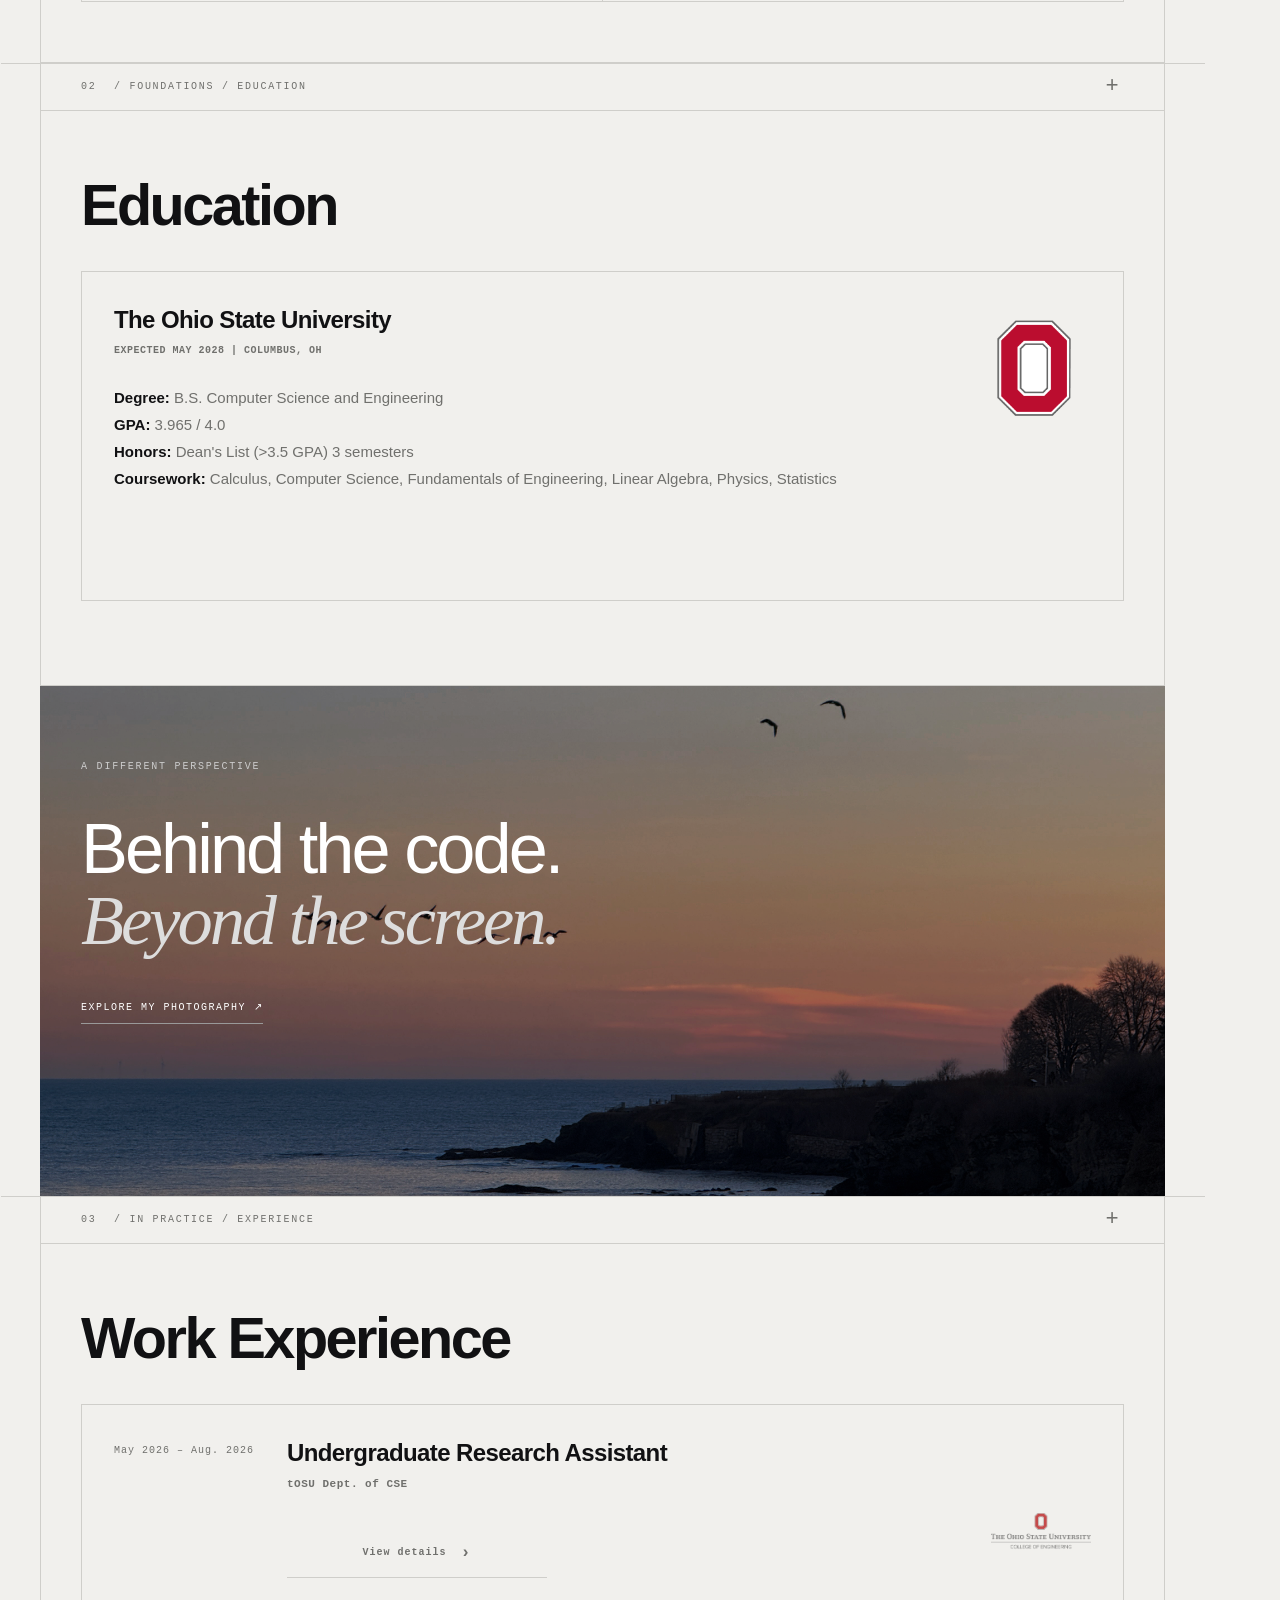
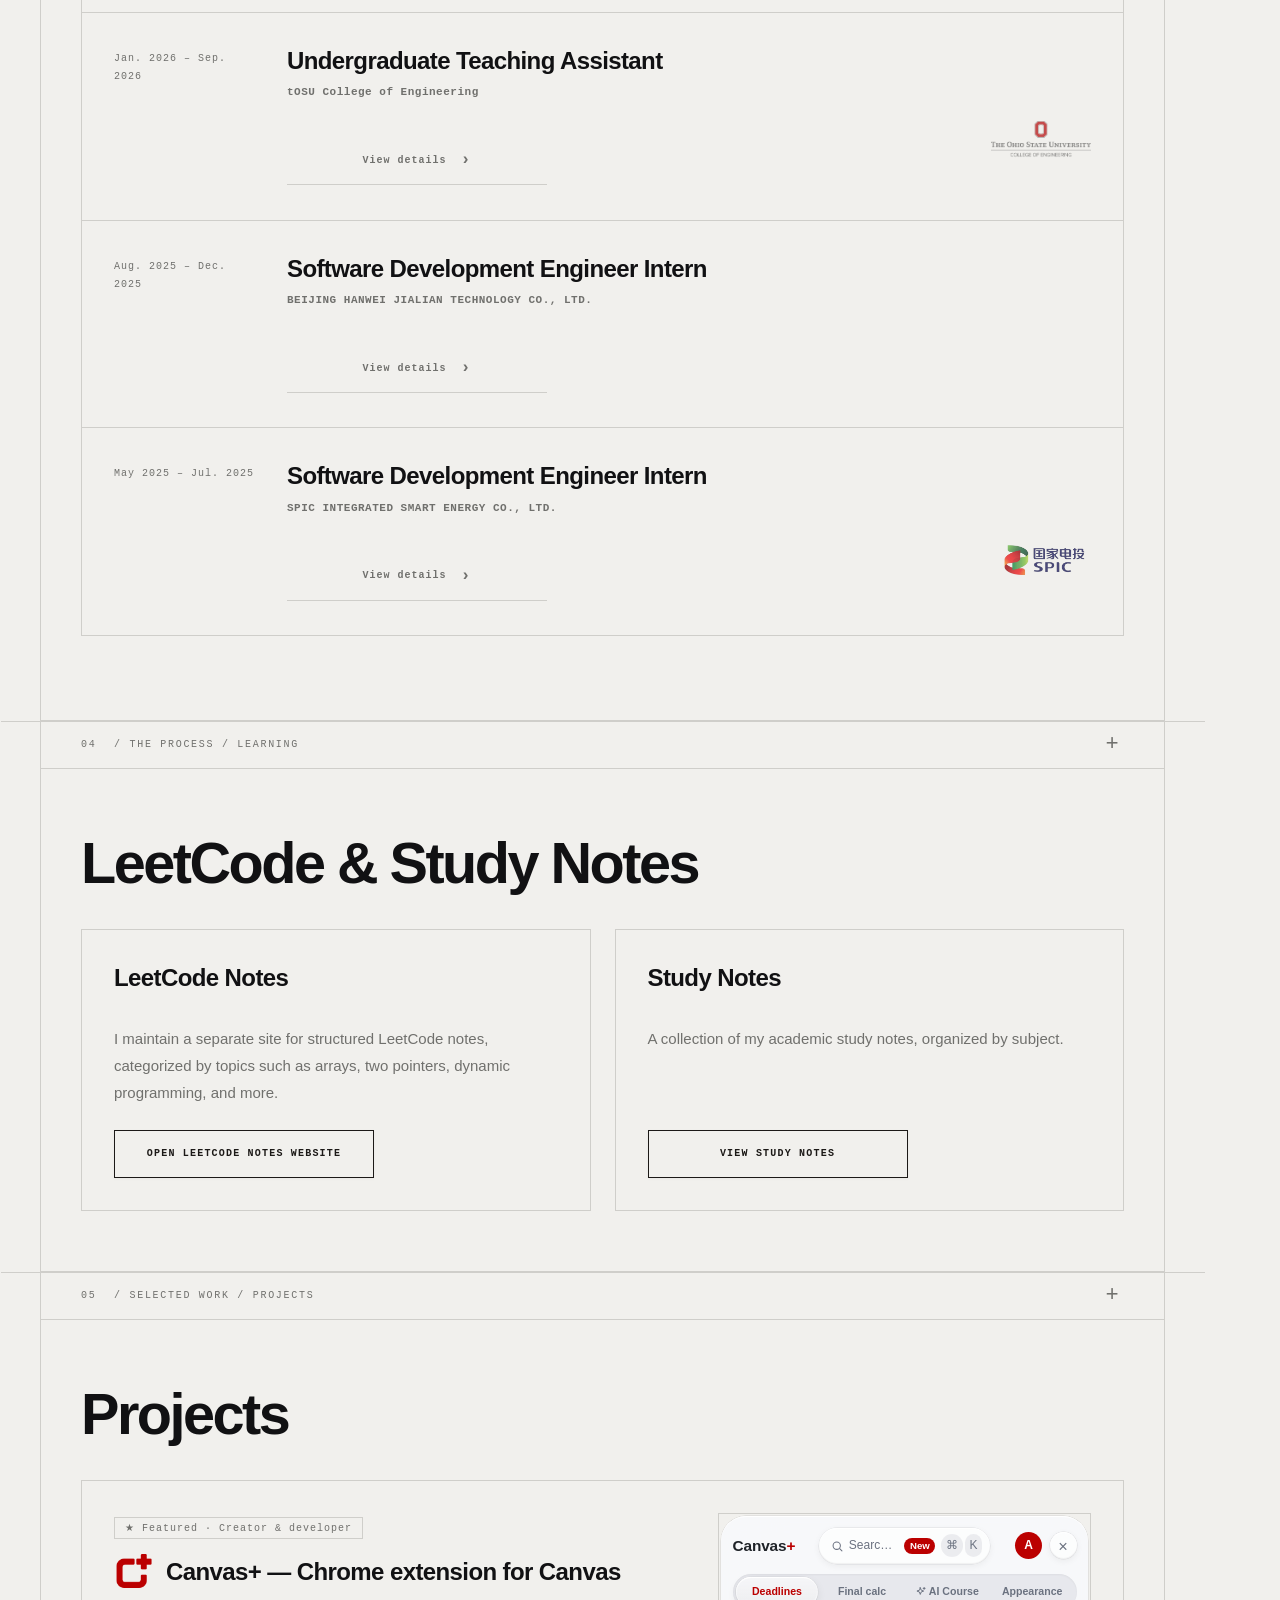
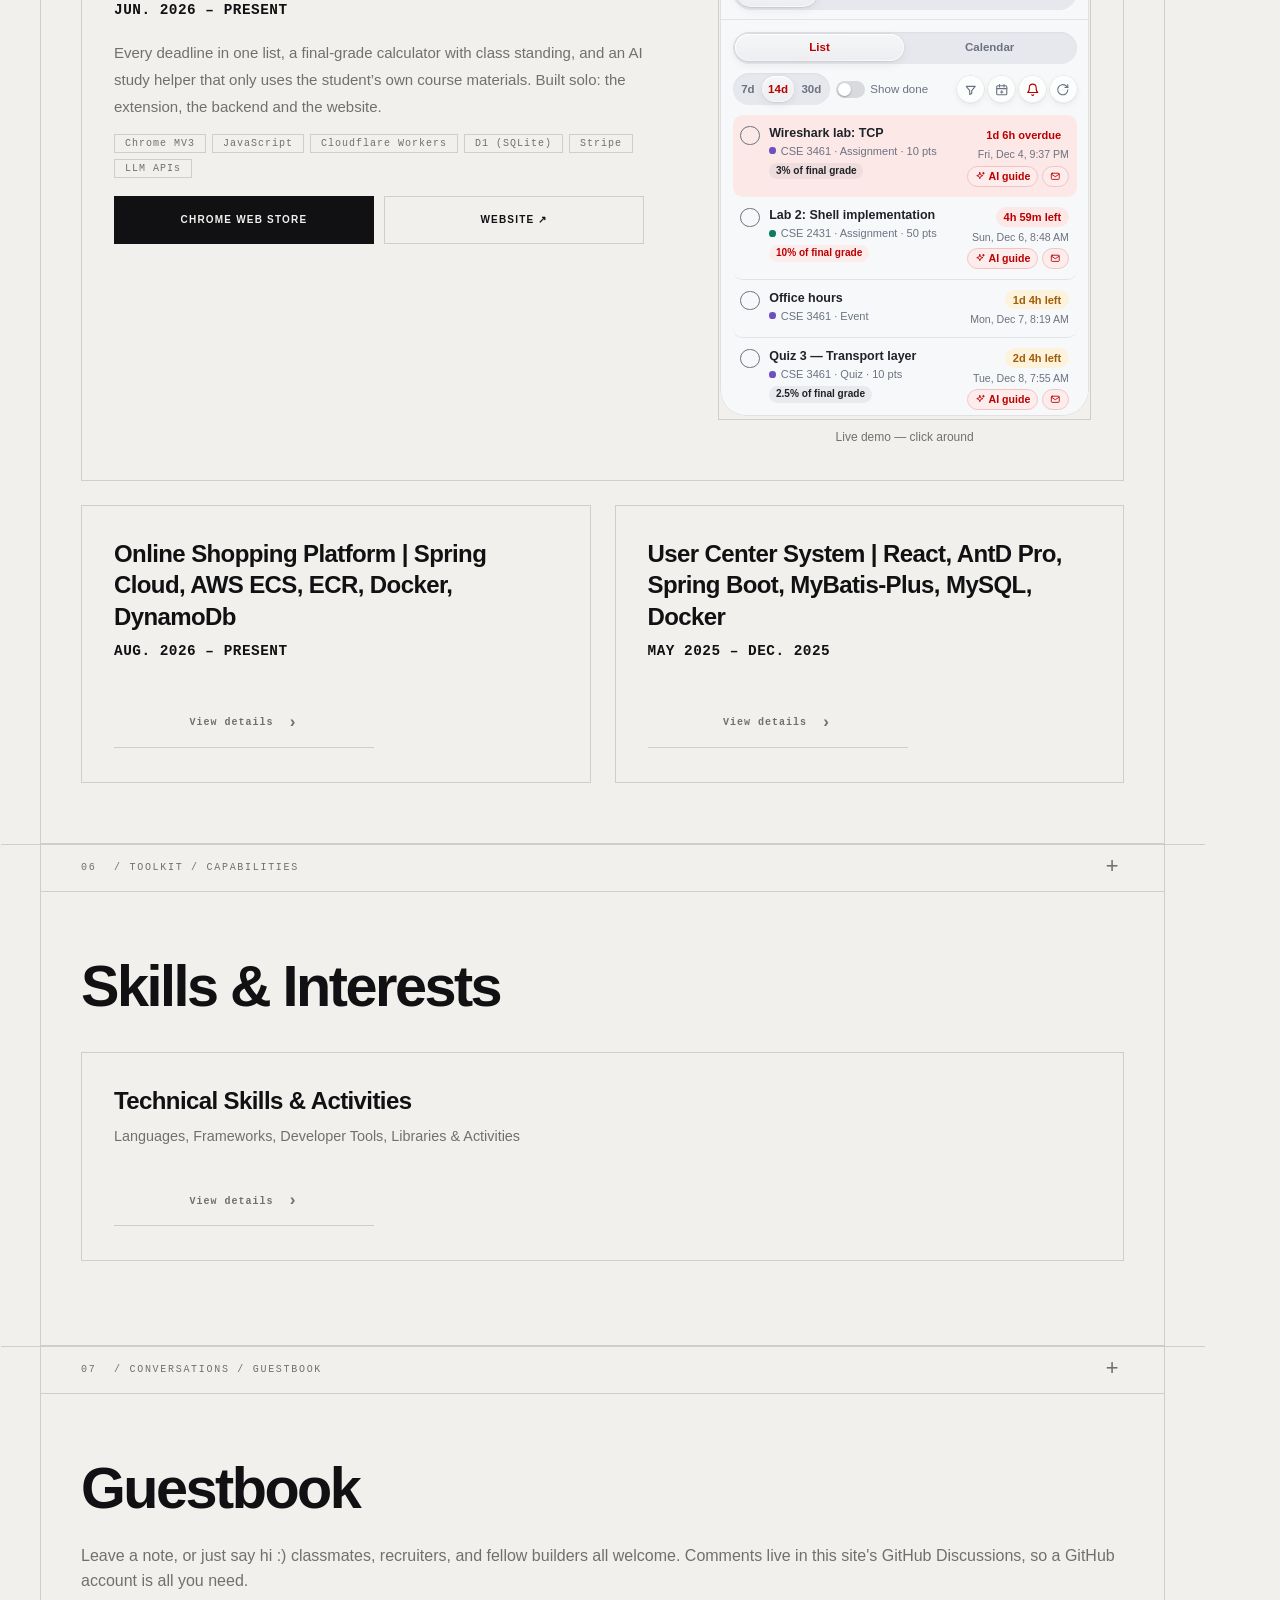
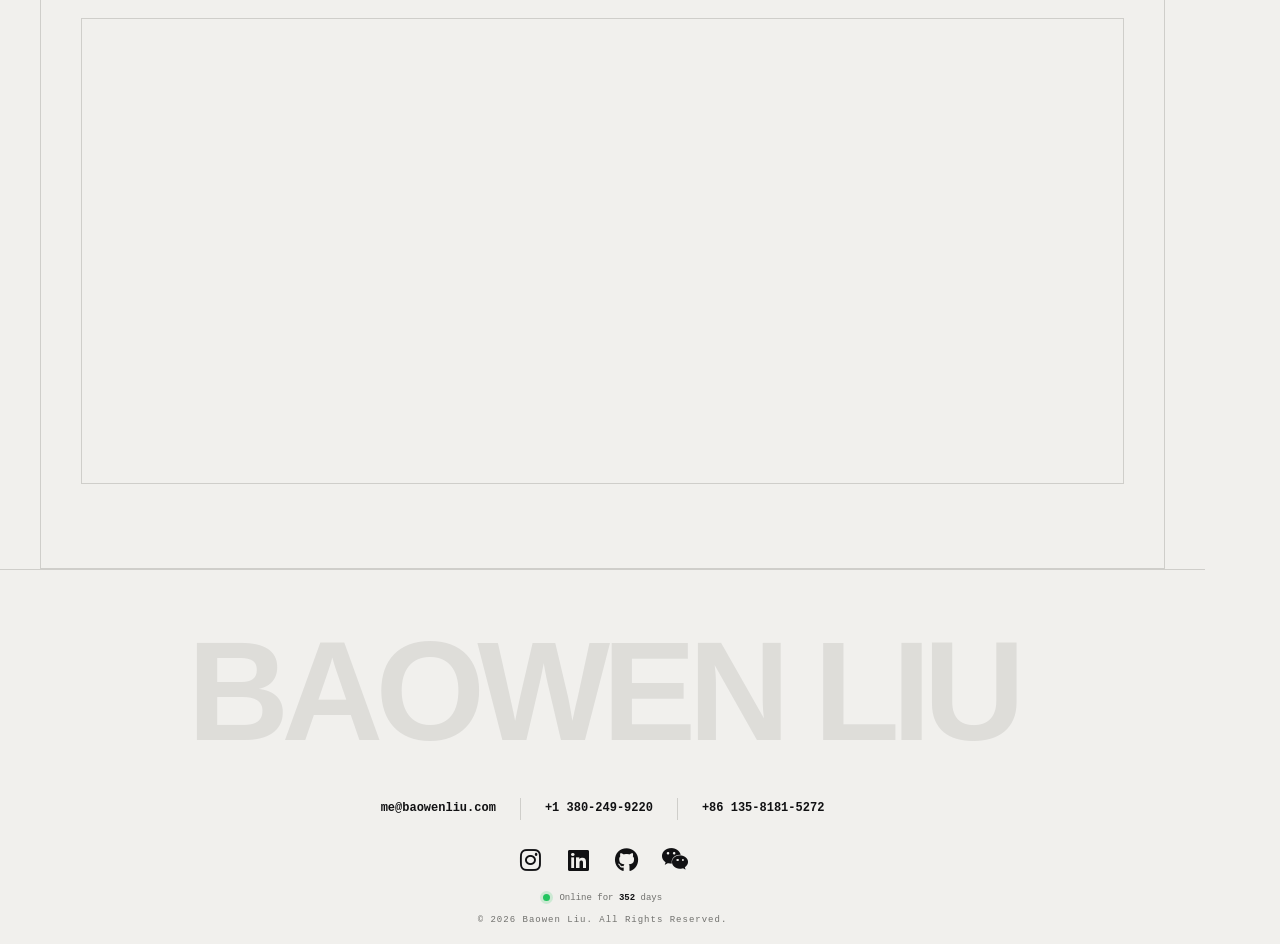
==== commit e8c0d2ec: "Fix resume download toolbar in dark mode" ====
--- a/index.html
+++ b/index.html
@@ -47,7 +47,7 @@
 
     <link rel="stylesheet" href="assets/css/index.css?v=20261012-clean">
 
-    <link rel="stylesheet" href="assets/css/site.css?v=20261014a">
+    <link rel="stylesheet" href="assets/css/site.css?v=20261018a">
     <link rel="stylesheet" href="assets/css/photo-wall.css?v=20261012l">
     <link rel="stylesheet" href="assets/css/name-intro.css?v=20261012m">
     <script src="assets/js/photo-previews.js?v=20261012l" defer></script>
--- a/assets/css/site.css
+++ b/assets/css/site.css
@@ -3,7 +3,7 @@
 @media screen {
 :root{--paper:#f1f0ed;--ink:#111113;--muted:#70706d;--line:#cfceca;--accent:#2563eb;--scrim:241,240,237;--bg:var(--paper);--bg-body:var(--paper);--bg-page:var(--paper);--bg-card:var(--paper);--bg-header:#e9e8e4;--surface-card:var(--paper);--text-main:var(--ink);--text-primary:var(--ink);--text-sub:var(--muted);--text-secondary:var(--muted);--border:var(--line);--primary:var(--ink);--shadow:none;--glass-surface:var(--paper);--glass-border:var(--line);--accent-blue:var(--ink);--timeline-accent:var(--ink);--tl-accent:var(--ink);color-scheme:light}
 html[data-theme=dark]{--paper:#111214;--ink:#f1f0ed;--muted:#a4a4ab;--line:#34363a;--accent:#82a8ff;--scrim:17,18,20;--bg-header:#1c1d20;color-scheme:dark}
-html,html[data-theme=dark],body,html[data-theme=dark] body{background:var(--paper)!important;color:var(--ink)!important;display:block!important;margin:0!important;padding:0!important;min-height:100%;width:100%;overflow-x:clip}
+html,html[data-theme=dark],body{background:var(--paper)!important;color:var(--ink)!important;display:block!important;margin:0!important;padding:0!important;min-height:100%;width:100%;overflow-x:clip}
 html{scroll-padding-top:64px!important;scroll-behavior:smooth!important}body{padding-top:48px!important;font-family:Arial,Helvetica,sans-serif!important;line-height:1.65}*{box-sizing:border-box}body *{font-family:inherit}a{color:inherit}button{font:inherit;color:inherit}em{font-family:Georgia,'Times New Roman',serif;font-weight:400;color:var(--muted)}img{max-width:100%}a:focus-visible,button:focus-visible,[role=button]:focus-visible,summary:focus-visible{outline:2px solid var(--accent);outline-offset:4px}body::before,body::after{display:none!important}.ac-nav{height:48px;position:fixed;inset:0 0 auto;z-index:1000;display:flex;align-items:center;border-bottom:1px solid var(--line);background:var(--paper);padding:0;box-shadow:none;line-height:1}.ac-brand{height:48px;display:flex;align-items:center;padding:0 23px;border-right:1px solid var(--line);font-size:24px;font-weight:900;letter-spacing:-2px;text-decoration:none}.ac-brand span{color:var(--accent)}.ac-nav-links{display:flex;align-items:center;gap:20px;padding:0 20px}.ac-nav-links a{padding:6px 8px;text-decoration:none;text-transform:uppercase;color:var(--muted);font:10px 'SFMono-Regular',Consolas,monospace;letter-spacing:1.8px}.ac-nav-links a[aria-current]{background:var(--ink);color:var(--paper)}.ac-nav-actions{height:100%;display:flex;align-items:stretch;margin-left:auto}.ac-nav-actions button{border:0;border-left:1px solid var(--line);background:none;height:100%;min-width:48px;cursor:pointer;padding:0 16px;font-size:17px}.ac-nav-actions .ac-language{font:9px monospace;letter-spacing:1px}.ac-theme i{display:none}.ac-contact-link{display:flex;align-items:center;background:var(--ink);color:var(--paper);text-decoration:none;padding:0 26px;font:700 10px monospace;letter-spacing:1.5px;text-transform:uppercase}.ac-nav-actions .ac-menu-toggle{display:none}.ac-nav [hidden]{display:none!important}.ac-section-label,.ac-eyebrow,.eyebrow,.ac-strip,.ac-simple-footer,.ac-section-mark,.timeline-date,.date,.now-label,.now-updated,.skill-tag,.footer-contact,.footer-copyright,.button,.btn,.tb-btn,.card-toggle-btn{font-family:'SFMono-Regular',Consolas,monospace!important}.ac-eyebrow,.eyebrow{font-size:10px;letter-spacing:1.8px;text-transform:uppercase;color:var(--muted)}.ac-section{position:relative;max-width:1280px!important;width:calc(100% - 112px)!important;margin:0 auto!important;padding:0 0 60px!important;border:1px solid var(--line);border-top:0;border-radius:0;background:var(--paper)!important}.ac-section-label{position:sticky;top:48px;z-index:50;display:flex;justify-content:space-between;align-items:center;min-height:47px;padding:12px 40px;background:var(--paper);border-block:1px solid var(--line);font-size:10px;letter-spacing:1.7px;color:var(--muted);text-transform:uppercase}.ac-section-label b{font-weight:400;color:var(--muted);margin-right:10px}.ac-section-mark{font-size:22px;color:var(--muted)}.ac-section>h2{font-size:clamp(38px,4.5vw,65px)!important;font-weight:600!important;line-height:1.06!important;letter-spacing:-2.5px!important;padding:64px 40px 35px!important;margin:0!important;text-align:left!important;color:var(--ink)!important;display:block!important;border:0!important}.ac-section>h2:before,.ac-section>h2:after{display:none!important}.ac-section>h2 .now-updated{display:block;font-size:10px;letter-spacing:1px;margin-top:20px;color:var(--muted)}.ac-section>.card,.ac-section>.timeline,.ac-section>.skills-container{margin:0 40px 24px!important}.card,.simple-card,.no-glass-box,.game-card,.music-card,.photo-card,.projects-table,.paper{border-radius:0!important;box-shadow:none!important;background:var(--paper)!important;border-color:var(--line)!important;backdrop-filter:none!important}.card:hover,.simple-card:hover,.game-card:hover,.music-card:hover{box-shadow:none!important;transform:none!important}.card{padding:32px!important;border:1px solid var(--line)!important;color:var(--ink)}.card h3{font-size:24px!important;line-height:1.3;font-weight:600;letter-spacing:-.6px;color:var(--ink)}.card p,.card li{font-size:15px;line-height:1.8;color:var(--muted)}.card strong{color:var(--ink)}.card:before,.card:after{display:none!important}.btn,.tb-btn,.button,.link-group a,.cp-links a{border-radius:0!important;box-shadow:none!important;border:1px solid var(--line)!important;background:var(--paper)!important;color:var(--ink)!important;text-transform:uppercase;font-size:10px!important;letter-spacing:1.2px!important;padding:14px 20px!important;text-decoration:none;min-height:44px;display:inline-flex;align-items:center;justify-content:center;gap:10px}.btn:hover,.button:hover,.tb-btn:hover,.link-group a:hover{background:var(--ink)!important;color:var(--paper)!important;transform:none!important}.btn:not(.btn-outline),.button.primary,.tb-btn.primary,.cp-links .cp-store{background:var(--ink)!important;color:var(--paper)!important;border-color:var(--ink)!important}.now-grid{display:grid!important;grid-template-columns:repeat(2,minmax(0,1fr))!important;gap:0!important;margin:0 40px!important;border:1px solid var(--line)}.now-grid .card{margin:0!important;border:0!important;padding:35px!important;min-height:205px}.now-grid .card:nth-child(odd){border-right:1px solid var(--line)!important}.now-grid .card:nth-child(-n+2){border-bottom:1px solid var(--line)!important}.now-label{font-size:10px!important;letter-spacing:1.8px;text-transform:uppercase;margin-bottom:24px!important;color:var(--muted)!important}.now-label i{display:none}.now-main{font-size:25px!important;line-height:1.25!important;font-weight:600!important;letter-spacing:-.6px}.now-sub{margin-top:18px!important;color:var(--muted)!important;font-size:15px!important;line-height:1.7}.edu-card{position:relative;padding:45px!important;min-height:330px;overflow:hidden}.edu-logo{float:right!important;width:115px!important;margin:0 0 20px 30px!important;position:static!important}.edu-logo img{width:100%!important;object-fit:contain}.edu-card .date{color:var(--muted);font-size:10px;margin-bottom:24px;display:block}.ac-photo-break{position:relative;height:510px;overflow:hidden;background:#12141b}.ac-photo-break>img{width:100%;height:100%;object-fit:cover;filter:brightness(.68)}.ac-photo-break>div{position:absolute;top:65px;left:max(7vw,calc((100vw - 1200px)/2));color:#fff}.ac-photo-break .ac-eyebrow{color:#ccc}.ac-photo-break p{font-size:clamp(45px,5.5vw,80px);line-height:1.02;letter-spacing:-3px;margin:35px 0}.ac-photo-break em{color:#ddd}.ac-photo-break a{font:10px monospace;color:#fff;letter-spacing:1.5px;text-transform:uppercase;text-decoration:none;border-bottom:1px solid #999;padding-bottom:10px}
 .timeline{display:block!important;padding:0!important;border:0!important}.timeline:before,.timeline:after,.timeline-dot,.timeline-content:after{display:none!important}.timeline-item,.timeline-item:nth-child(even),.timeline-item:nth-child(odd){width:100%!important;display:block!important;margin:0!important;padding:0!important;position:relative!important;left:auto!important;right:auto!important;transform:none!important}.timeline-content{width:100%!important;margin:0!important;padding:0!important;text-align:left!important}.timeline-content .card{padding:35px 32px 35px 205px!important;position:relative;border-bottom:0!important}.timeline-item:last-child .card{border-bottom:1px solid var(--line)!important}.timeline-date{position:absolute!important;top:40px!important;left:32px!important;width:145px!important;text-align:left!important;color:var(--muted)!important;font-size:10px!important;letter-spacing:1px;line-height:1.8!important}.timeline-content .coe-logo,.timeline-content .spic-logo{position:static!important;float:right;max-width:100px!important;height:45px!important;margin-left:25px!important;opacity:.8}.timeline-content .coe-logo img,.timeline-content .spic-logo img{width:100%!important;height:100%!important;object-fit:contain}.timeline-content h3{margin:0 0 7px!important}.timeline-content .date{font-size:11px!important;color:var(--muted)}.card-toggle-btn{position:static!important;display:inline-flex!important;align-items:center;padding:10px 0!important;background:none!important;border:0!important;border-bottom:1px solid var(--line)!important;border-radius:0!important;color:var(--muted)!important;font-size:10px!important;letter-spacing:1px;margin-top:20px}.card-collapsible-body{transition:max-height .45s ease,opacity .35s ease!important}.card-collapsible-body ul{padding-left:20px}.card-collapsible-body li+li{margin-top:12px}.cp-feature{background:var(--paper)!important;gap:45px!important;padding:40px!important}.cp-feature .cp-label,.cp-tags span{background:none!important;color:var(--muted)!important;border-radius:0!important;border:1px solid var(--line)!important;font:10px monospace;letter-spacing:1px}.cp-live iframe{border-radius:0!important;box-shadow:none!important;border:1px solid var(--line)!important}.skill-tag{border-radius:0!important;background:none!important;border:1px solid var(--line)!important;box-shadow:none!important;color:var(--ink)!important;font-size:11px!important;padding:9px 12px!important;letter-spacing:0}.skill-tag:hover{transform:none!important}.skill-icon{width:18px;height:18px}.note-link{color:var(--ink)!important}.guestbook-hint,.guestbook-note{margin-inline:40px;color:var(--muted)}#giscus-container{margin:20px 40px}footer.watermark-footer{border-top:1px solid var(--line)!important;min-height:390px!important;overflow:hidden;padding:90px 45px 35px!important;position:relative;background:var(--paper)!important;margin:0!important;max-width:none!important;width:100%!important;color:var(--ink)!important}footer.watermark-footer:before{content:'LET’S CONNECT';font-family:Arial,Helvetica,sans-serif!important;font-size:clamp(65px,10vw,150px)!important;line-height:1;font-weight:700!important;letter-spacing:-.055em!important;color:var(--line)!important;top:55px!important;left:40px!important;transform:none!important;opacity:.55!important;white-space:nowrap}footer.watermark-footer:after{display:none!important}.footer-contact{position:relative!important;z-index:1;border:0!important;border-radius:0!important;box-shadow:none!important;background:none!important;padding:80px 0 10px!important;display:flex;justify-content:center;gap:25px;max-width:none!important;width:100%!important}.footer-contact p{font-size:12px!important;color:var(--ink)!important;line-height:1.8!important}.footer-socials a{color:var(--ink)!important}.footer-copyright{color:var(--muted)!important;font-size:9px!important;letter-spacing:1px}.ac-simple-footer{margin:90px 0 0;padding:25px 40px;border-top:1px solid var(--line);display:flex;justify-content:space-between;gap:25px;font-size:10px;letter-spacing:1px;color:var(--muted)}.ac-simple-footer a{text-decoration:none}.ac-simple-footer a:first-child{color:var(--ink);font-weight:bold}.copy-toast{border-radius:0!important}.ac-strip{display:flex;justify-content:space-around;gap:25px;padding:17px 30px;border-bottom:1px solid var(--line);font-size:10px;color:var(--muted);text-transform:uppercase;letter-spacing:1.7px;white-space:nowrap;overflow:hidden}.ac-strip span:before{content:'▪';margin-right:20px;color:var(--accent)}
 /* The real home page uses the same observed spiral geometry as the standalone demo. */
